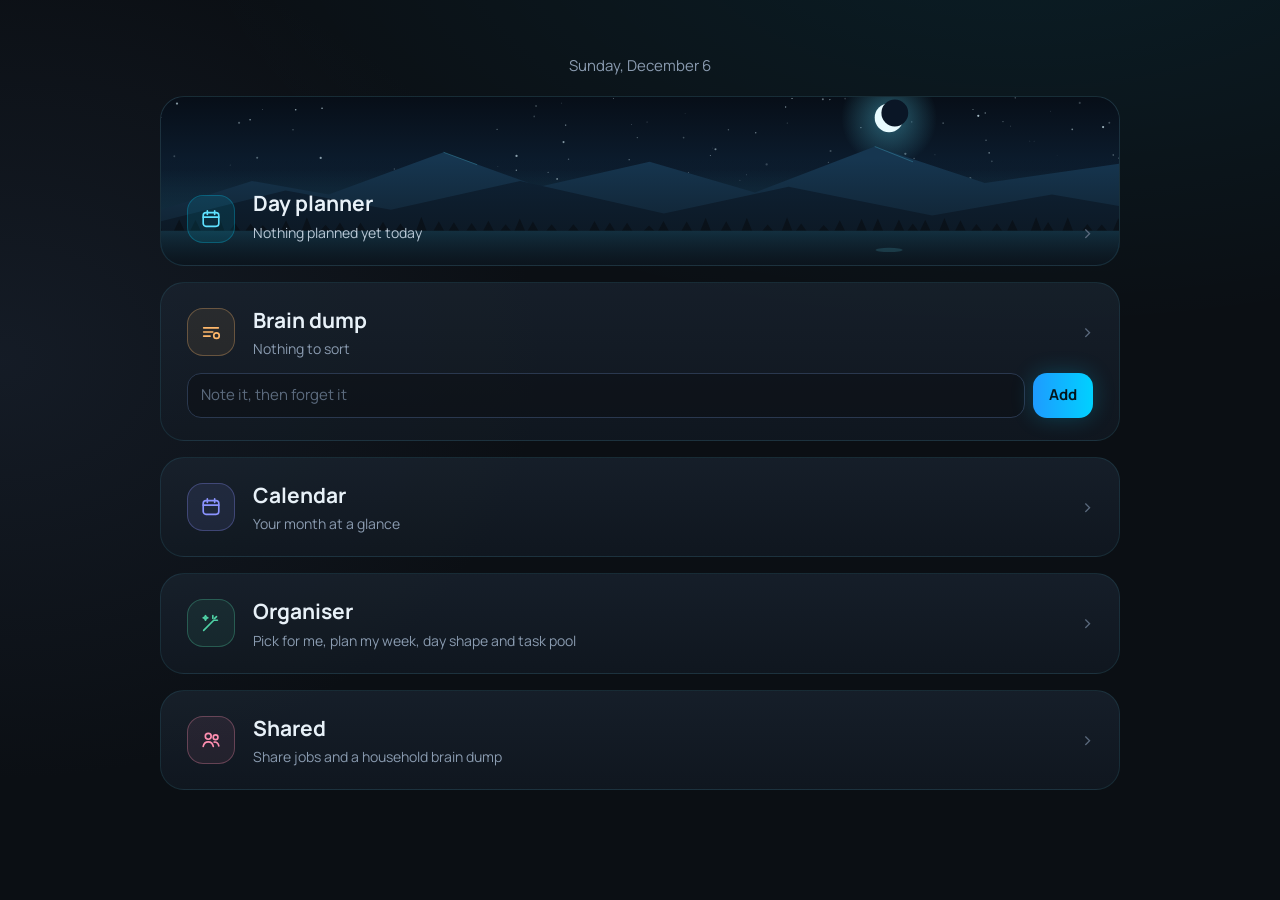
==== index.html @ e0b9aa86 "Pre-fill home sync server address Co-Authored-By: Claude Opus 5.5 <noreply@anthropic.com> Claude-Ses" ====
<!doctype html>
<html lang="en">
<head>
<meta charset="utf-8">
<meta name="viewport" content="width=device-width, initial-scale=1, viewport-fit=cover">
<meta name="theme-color" content="#0B0F14">
<title>Next Up</title>
<link rel="stylesheet" href="fonts/manrope.css">
<link rel="manifest" href="manifest.webmanifest">
<link rel="icon" href="icons/icon-192.png">
<link rel="apple-touch-icon" href="icons/icon-192.png">
<meta name="mobile-web-app-capable" content="yes">
<script src="sortable.min.js"></script>
<style>
:root{
  --bg:#0B0F14; --s1:#121A23; --s2:#1A2430; --s3:#2A384F; --line:rgba(94,225,255,.10); --line2:rgba(42,56,79,.75);
  --ink:#E8F1F8; --muted:#8A9BB0; --faint:#5C6B7E;
  --accent:#00D1FF; --accent2:#5EE1FF; --accent-ink:#03151C; --glow:rgba(0,209,255,.35);
  --danger:#FF7A88; --warn:#FFB86B; --ease:cubic-bezier(.25,.8,.25,1);
  color-scheme:dark;
}
@media (prefers-color-scheme: dark){:root:not([data-theme="light"]){--bg:#0B0F14;--s1:#121A23;--s2:#1A2430;--s3:#2A384F;--ink:#E8F1F8;--muted:#8A9BB0;--faint:#5C6B7E;--accent:#00D1FF;--accent2:#5EE1FF;color-scheme:dark}}
:root[data-theme="dark"]{--bg:#0B0F14;--s1:#121A23;--s2:#1A2430;--s3:#2A384F;--ink:#E8F1F8;--muted:#8A9BB0;--faint:#5C6B7E;--accent:#00D1FF;--accent2:#5EE1FF;color-scheme:dark}
:root{box-sizing:border-box;padding-top:env(safe-area-inset-top,0px);padding-bottom:env(safe-area-inset-bottom,0px)}
html{scroll-padding-top:env(safe-area-inset-top,0px);background:var(--bg);height:100%}
*,*::before,*::after{box-sizing:inherit}
body{margin:0;min-height:100%;color:var(--ink);font-family:Manrope,system-ui,-apple-system,"Segoe UI",Roboto,sans-serif;font-size:15px;line-height:1.5;-webkit-font-smoothing:antialiased;
  background:radial-gradient(1400px 700px at 80% -10%,rgba(0,209,255,.08),transparent 60%),radial-gradient(900px 700px at 0% 40%,rgba(42,56,79,.30),transparent 60%),var(--bg);background-attachment:fixed}
button,input,select,textarea{font:inherit;color:inherit}
button{cursor:pointer}
button:disabled{opacity:.4;cursor:default}
:focus-visible{outline:2px solid var(--accent2);outline-offset:2px;border-radius:10px}
.muted{color:var(--muted)} .grow{flex:1} .small{font-size:13px}

/* shell */
.shell{display:grid;grid-template-columns:264px minmax(0,1fr);min-height:100vh}
.side{position:sticky;top:0;height:100vh;padding:26px 18px;border-right:1px solid var(--line);background:rgba(11,15,20,.55);backdrop-filter:blur(10px);display:flex;flex-direction:column;gap:22px;overflow:auto}
.wordmark{font-weight:600;letter-spacing:.55em;font-size:15px;text-transform:uppercase;padding:0 8px}
.tagline{color:var(--muted);font-size:13px;padding:0 8px;margin-top:-16px}
.navl{display:grid;gap:4px}
.navl button{display:flex;align-items:center;gap:12px;border:1px solid transparent;background:transparent;color:var(--muted);padding:10px 12px;border-radius:14px;font-weight:600;text-align:left}
.navl button svg{width:20px;height:20px}
.navl button:hover{color:var(--ink);background:var(--s1)}
.navl button[aria-current="page"]{color:var(--ink);background:linear-gradient(90deg,rgba(0,209,255,.16),rgba(0,209,255,.03));border-color:rgba(0,209,255,.25)}
.navl button[aria-current="page"] svg{color:var(--accent2);filter:drop-shadow(0 0 6px rgba(0,209,255,.7))}
.badge{margin-left:auto;font-size:12px;background:var(--s3);color:var(--ink);border-radius:999px;padding:1px 8px}
.cap{border:1px solid var(--line);border-radius:18px;padding:14px;background:rgba(18,26,35,.7)}
.cap h3{margin:0 0 2px;font-size:14px}
.cap p{margin:6px 0 0;font-size:12.5px;color:var(--muted)}
.cap input{width:100%;border:1px solid var(--s3);background:rgba(11,15,20,.6);border-radius:12px;padding:10px 12px;margin-top:8px}
.mini-focus{border:1px solid var(--accent);border-radius:16px;padding:12px 14px;background:rgba(0,209,255,.06);cursor:pointer;box-shadow:0 0 18px rgba(0,209,255,.12)}
.mini-focus .k{font-size:12px;color:var(--muted)}
.mini-focus .v{font-weight:600;overflow-wrap:anywhere}
.side .bottom{margin-top:auto;display:grid;gap:8px}
.main{padding:28px 36px 60px;min-width:0;max-width:2200px;width:100%}

/* headers */
.phead{display:flex;align-items:center;gap:14px;flex-wrap:wrap;margin-bottom:20px}
.phead h1{font-size:28px;font-weight:700;margin:0;letter-spacing:-.015em}
.phead .sub{color:var(--muted);font-size:14px}

/* cards */
.card{background:linear-gradient(180deg,rgba(26,36,48,.75),rgba(18,26,35,.75));border:1px solid var(--line);border-radius:24px;padding:20px;position:relative;min-width:0}
.card h2{font-size:17px;font-weight:700;margin:0}
.card .hint{color:var(--muted);font-size:13.5px;margin:2px 0 12px}
.card-head{display:flex;align-items:center;justify-content:space-between;gap:10px;margin-bottom:12px}
.stack{display:grid;gap:16px;align-content:start;min-width:0}

/* home */
.home-grid{display:grid;grid-template-columns:repeat(4,minmax(0,1fr));gap:18px}
.span2{grid-column:span 2}.span4{grid-column:1/-1}
.hero{padding:0;overflow:hidden;min-height:300px;display:flex;flex-direction:column;justify-content:flex-end}
.scene{position:absolute;inset:0;width:100%;height:100%;display:block}
.hero-in{position:relative;padding:26px;display:flex;align-items:flex-end;justify-content:space-between;gap:20px}
.hero h1{font-size:clamp(28px,2.4vw,38px);font-weight:600;letter-spacing:-.02em;margin:0;line-height:1.1}
.hero p{margin:6px 0 0;color:#B9C8D6}
.hero .btns{display:flex;gap:10px;margin-top:18px;flex-wrap:wrap}
.mini-ring{position:relative;width:96px;height:96px;flex:none}
.mini-ring svg{width:100%;height:100%;transform:rotate(-90deg)}
.mini-ring .lbl{position:absolute;inset:0;display:grid;place-items:center;text-align:center;font-weight:700;font-size:18px;line-height:1.1}
.mini-ring .lbl small{display:block;font-size:11px;font-weight:500;color:#B9C8D6}
.now-line{display:flex;align-items:center;gap:12px;cursor:pointer;padding:10px 0;border-top:1px solid var(--line2)}
.now-line:first-of-type{border-top:none}
.now-line .k{font-size:12.5px;color:var(--muted);width:64px;flex:none}
.now-line .v{font-weight:600;flex:1;min-width:0;overflow-wrap:anywhere}
.dotc{width:9px;height:9px;border-radius:50%;background:var(--c,var(--accent));box-shadow:0 0 10px var(--c,var(--accent));flex:none}
.folder{width:100%;text-align:left;display:flex;align-items:center;gap:14px;cursor:pointer}
.folder:hover{border-color:rgba(94,225,255,.28)}
.folder .fi{width:48px;height:48px;border-radius:16px;background:rgba(0,209,255,.10);border:1px solid rgba(0,209,255,.25);display:grid;place-items:center;color:var(--accent2);flex:none}
.folder .fi svg{width:22px;height:22px}
.folder b{display:block;font-size:17px}
.folder span.sub{color:var(--muted);font-size:13.5px}
.chev{color:var(--faint);font-size:20px;line-height:1}
.week{display:grid;grid-template-columns:repeat(7,minmax(0,1fr));gap:12px}
.wday{border:1px solid var(--line2);border-radius:18px;padding:14px;background:rgba(11,15,20,.4);cursor:pointer;text-align:left;display:grid;gap:8px;align-content:start}
.wday:hover{border-color:rgba(94,225,255,.3)}
.wday.today{border-color:var(--accent);box-shadow:0 0 16px rgba(0,209,255,.15)}
.wday .dn{font-weight:700}
.wday .dl{font-size:12.5px;color:var(--muted)}
.wday ul{list-style:none;margin:0;padding:0;display:grid;gap:4px}
.wday li{font-size:13px;color:#C4D2DE;white-space:nowrap;overflow:hidden;text-overflow:ellipsis}
.wday li.d{text-decoration:line-through;color:var(--faint)}

/* buttons */
.btn{border:1px solid var(--s3);background:var(--s1);border-radius:14px;padding:10px 16px;font-weight:600;display:inline-flex;align-items:center;justify-content:center;gap:8px;white-space:nowrap}
.btn:hover{border-color:rgba(94,225,255,.35)}
.btn.primary{border:none;background:linear-gradient(90deg,#1E9BFF,var(--accent));color:var(--accent-ink);box-shadow:0 0 22px rgba(0,209,255,.22);font-weight:700}
.btn.block{width:100%}
.btn.ghost{background:transparent;border-color:transparent}
.btn.danger{color:var(--danger)}
.btn.sm{padding:7px 12px;font-size:13.5px;border-radius:12px}
.btn svg{width:18px;height:18px}
.icon-btn{width:34px;height:34px;border-radius:11px;border:none;background:transparent;color:var(--muted);display:grid;place-items:center;padding:0;flex:none}
.icon-btn svg{width:17px;height:17px}
.icon-btn:hover{color:var(--ink);background:var(--s2)}
.icon-btn[aria-pressed="true"]{color:var(--accent2)}

/* forms */
.add{display:flex;gap:8px}
.add input[type=text]{flex:1;min-width:0;border:1px solid var(--s3);background:rgba(11,15,20,.55);border-radius:14px;padding:10px 13px}
.add input::placeholder,textarea::placeholder,.cap input::placeholder{color:var(--faint)}
.add select{border:1px solid var(--s3);background:rgba(11,15,20,.55);border-radius:14px;padding:0 8px;max-width:100px}

/* rows */
ul.list{list-style:none;margin:0;padding:0;min-height:12px}
.trow{display:flex;align-items:center;gap:10px;padding:10px 12px 10px 6px;border-radius:16px;background:rgba(11,15,20,.45);border:1px solid var(--line2);margin-bottom:7px;cursor:pointer;transition:border-color .4s var(--ease),background .4s var(--ease)}
.trow:hover{border-color:rgba(94,225,255,.28)}
.trow.sel{border-color:var(--accent2);background:rgba(0,209,255,.07)}
.trow.running{border-color:var(--accent);box-shadow:0 0 18px rgba(0,209,255,.15)}
.trow.blocked .ttitle{color:var(--muted)}
.ghost{opacity:.35}
.handle{color:var(--faint);padding:6px 2px 6px 4px;cursor:grab;touch-action:none;display:flex}
.handle:hover{color:var(--accent2)}
.handle svg{width:16px;height:16px}
.check{flex:none;width:24px;height:24px;border-radius:50%;border:2px solid var(--s3);background:transparent;display:grid;place-items:center;padding:0;color:var(--accent-ink)}
.check svg{width:13px;height:13px;opacity:0}
.check:hover{border-color:var(--accent)}
.done .check,.check.on{background:var(--accent);border-color:var(--accent);box-shadow:0 0 10px var(--glow)}
.done .check svg,.check.on svg{opacity:1}
.tbody{flex:1;min-width:0}
.ttitle{font-weight:600;overflow-wrap:anywhere}
.done .ttitle{text-decoration:line-through;color:var(--muted)}
.chips{display:flex;flex-wrap:wrap;gap:4px 10px;margin-top:2px}
.chip{font-size:12.5px;color:var(--muted);display:inline-flex;align-items:center;gap:5px}
.chip i{width:7px;height:7px;border-radius:50%;background:var(--c);display:inline-block}
.chip.late{color:var(--danger)} .chip.warn{color:var(--warn)}
.chip svg{width:12px;height:12px}
.ttime{width:92px;flex:none;font-variant-numeric:tabular-nums;line-height:1.2}
.ttime b{display:block;font-size:15.5px;color:var(--ink)}
.ttime span{font-size:12px;color:var(--muted)}
.clock{font-variant-numeric:tabular-nums;font-weight:700;font-size:15px;color:var(--accent2)}
.clock.idle{color:var(--muted);font-weight:600}
.clock.over{color:var(--danger)}
.empty{color:var(--muted);text-align:center;padding:16px 12px;border:1.5px dashed var(--line2);border-radius:16px;font-size:13.5px;list-style:none}
.reveal{opacity:0;transition:opacity .3s}
.trow:hover .reveal,.trow:focus-within .reveal,.step:hover .reveal{opacity:1}
.nowmark{list-style:none;position:relative;height:16px;margin:2px 0 8px}
.nowmark::before{content:"";position:absolute;left:0;right:0;top:7px;height:2px;background:var(--accent);box-shadow:0 0 10px var(--accent)}
.nowmark span{position:absolute;left:12px;top:-1px;background:var(--bg);color:var(--accent2);font-size:11.5px;font-weight:700;padding:0 8px;border-radius:6px}

/* day */
.days{display:flex;gap:8px}
.days button{border:1px solid var(--line);background:var(--s1);border-radius:14px;padding:6px 12px;display:grid;justify-items:center;line-height:1.25;min-width:58px}
.days button small{font-size:11.5px;color:var(--muted)}
.days button b{font-size:15px}
.days button[aria-pressed="true"]{background:linear-gradient(180deg,rgba(0,209,255,.22),rgba(0,209,255,.08));border-color:var(--accent);box-shadow:0 0 16px rgba(0,209,255,.2)}
.day-grid{display:grid;grid-template-columns:minmax(300px,360px) minmax(0,1fr) minmax(380px,480px);gap:18px;align-items:start}
.sticky{position:sticky;top:20px;max-height:calc(100vh - 40px);overflow:auto}
.segb{border:1px solid color-mix(in srgb,var(--c) 30%,transparent);background:color-mix(in srgb,var(--c) 5%,rgba(18,26,35,.6));border-radius:22px;padding:6px 14px 12px;margin-bottom:14px}
.seg-h{display:flex;align-items:center;gap:12px;padding:10px 0}
.seg-h b{font-size:16px}
.seg-h .rng{font-variant-numeric:tabular-nums;color:var(--muted);font-size:13.5px}
.fillbar{height:5px;border-radius:5px;background:rgba(138,155,176,.18);overflow:hidden;width:120px}
.fillbar i{display:block;height:100%;background:var(--c,var(--accent));box-shadow:0 0 8px var(--c,var(--accent));border-radius:5px}
.foldbtn{border:1px solid var(--s3);background:transparent;color:var(--muted);border-radius:10px;padding:4px 10px;font-size:12.5px;font-weight:600;display:inline-flex;gap:6px;align-items:center}
.foldbtn svg{width:14px;height:14px;transition:transform .3s var(--ease)}
.foldbtn[aria-expanded="false"] svg{transform:rotate(-90deg)}
.foldbtn:hover{color:var(--ink);border-color:var(--c,var(--accent))}
.segb .slist{min-height:40px;padding-bottom:4px}
.segb.folded{padding-bottom:6px}
.segb .add{margin-top:6px}

/* minimal shell */
.side{display:none}
.shell{grid-template-columns:1fr}
.main{margin:0 auto}
.navbar{display:flex;gap:8px;margin-bottom:18px}
.home-min{max-width:960px;margin:3vh auto 0}
.htabs{list-style:none;margin:0;padding:0;display:grid;gap:16px}
.htab{display:flex;align-items:center;gap:18px;padding:22px 26px;cursor:grab;user-select:none;-webkit-user-select:none;transition:border-color .4s var(--ease),box-shadow .4s var(--ease)}
.htab:hover{border-color:rgba(94,225,255,.3);box-shadow:0 0 26px rgba(0,209,255,.08)}
.htab h2{font-size:21px}
.htab .sub{color:var(--muted);font-size:14px}
.ht-text{display:grid;gap:2px;min-width:0}
.hday{min-height:170px;overflow:hidden;align-items:flex-end}
.hday > :not(.scene){position:relative}
.hday .sub{color:#B9C8D6}
.hdump{flex-direction:column;align-items:stretch;gap:14px}
.ht-row{display:flex;align-items:center;gap:18px;cursor:pointer}
.htab .add input{cursor:text}
.home-top{text-align:center;margin-bottom:18px}
.home-top .wordmark{margin-bottom:22px;padding:0}
.home-top h1{font-size:clamp(32px,3vw,46px);font-weight:600;letter-spacing:-.02em;margin:0}
.home-top p{margin:6px 0 0}
.home-cards{display:grid;grid-template-columns:repeat(3,minmax(0,1fr));gap:22px;align-items:stretch}
.hcard{display:flex;flex-direction:column;gap:10px;min-height:400px;padding:26px}
.hc-top{display:flex;align-items:center;gap:14px;margin-bottom:4px}
.hc-top h2{font-size:21px}
.fi{width:48px;height:48px;border-radius:16px;background:rgba(0,209,255,.10);border:1px solid rgba(0,209,255,.25);display:grid;place-items:center;color:var(--accent2);flex:none}
.fi svg{width:22px;height:22px}
.hc-link{margin-top:auto;border:none;background:transparent;color:var(--muted);text-align:left;padding:10px 0 0;display:flex;justify-content:space-between;align-items:center;font-weight:600;border-top:1px solid var(--line2)}
.hc-link:hover{color:var(--ink)}
.hc-day{padding:0;overflow:hidden;text-align:left;cursor:pointer;justify-content:flex-end}
.hc-day:hover{border-color:rgba(94,225,255,.35);box-shadow:0 0 30px rgba(0,209,255,.12)}
.hc-in{position:relative;display:flex;flex-direction:column;gap:8px;padding:26px}
.hc-in .hint{margin:0;color:#B9C8D6}
.hc-go{display:flex;justify-content:space-between;align-items:center;font-weight:700;color:var(--accent2);margin-top:8px}
.cal-head{display:flex;align-items:center;justify-content:space-between;margin-bottom:10px}
.cal-head b{font-size:15px}
.cal-grid{display:grid;grid-template-columns:repeat(7,1fr);gap:4px}
.cwd{text-align:center;font-size:12px;color:var(--faint);font-weight:600;padding-bottom:4px}
.cday{position:relative;aspect-ratio:1;border:1px solid transparent;background:transparent;border-radius:12px;display:grid;place-items:center;font-size:14px;font-weight:600;padding:0}
.cday:hover{border-color:rgba(94,225,255,.35);background:rgba(0,209,255,.05)}
.cday.blank{pointer-events:none}
.cday.past{color:var(--faint)}
.cday.today{background:rgba(0,209,255,.14);border-color:var(--accent);color:var(--ink);box-shadow:0 0 12px rgba(0,209,255,.2)}
.cday i{position:absolute;bottom:5px;left:50%;transform:translateX(-50%);width:5px;height:5px;border-radius:50%;background:var(--accent2);box-shadow:0 0 6px var(--accent)}
.cday i.due{background:var(--warn);box-shadow:0 0 6px var(--warn)}
.cal-grid.big{gap:8px}
.cal-grid.big .cwd{font-size:13px;text-align:left;padding-left:8px}
.cday.big{aspect-ratio:auto;min-height:130px;place-items:start;align-content:start;text-align:left;padding:10px;border:1px solid var(--line2);background:rgba(11,15,20,.4)}
.cday.big .cn{font-size:15px;font-weight:700}
.cday.big ul{list-style:none;margin:6px 0 0;padding:0;display:grid;gap:3px;width:100%;min-width:0}
.cday.big li{font-size:12.5px;font-weight:500;color:#C4D2DE;white-space:nowrap;overflow:hidden;text-overflow:ellipsis}
.cday.big li b{color:var(--accent2);font-weight:700}
.cday.big li.d{text-decoration:line-through;color:var(--faint)}
.cday.big li.due{color:var(--warn)}
@media (max-width:1000px){.home-cards{grid-template-columns:1fr}.hcard{min-height:0}}

.day-grid.two{grid-template-columns:minmax(0,1fr) minmax(380px,480px)}
.days-bottom{justify-content:center;margin-top:22px;flex-wrap:wrap}
@media (max-width:1000px){.day-grid.two{grid-template-columns:1fr}}

.org-grid{display:grid;grid-template-columns:repeat(2,minmax(0,1fr));gap:18px;max-width:1300px}
.org-card{display:flex;flex-direction:column;gap:10px;align-items:flex-start}
.org-card .hint{margin:0 0 6px}
.org-wide{grid-column:1/-1;align-items:stretch}
.org-anchors{list-style:none;margin:0 0 6px;padding:0;display:grid;gap:6px;width:100%}
.org-anchor{display:flex;align-items:center;gap:10px;padding:9px 12px;border-radius:12px;border:1px solid color-mix(in srgb,var(--c) 30%,transparent);background:color-mix(in srgb,var(--c) 7%,transparent)}
.org-add{width:100%;flex-wrap:wrap}
.org-add input[type=date]{border:1px solid var(--s3);background:rgba(11,15,20,.55);border-radius:14px;padding:0 10px}
@media (max-width:1000px){.org-grid{grid-template-columns:1fr}}

.day-grid.one{grid-template-columns:minmax(0,1fr);max-width:1400px;margin:0 auto}
.navbar{align-items:center}
.crumbs-bar{display:flex;align-items:center;gap:6px;margin-left:10px;color:var(--muted);font-size:14px;flex-wrap:wrap;min-width:0}
.crumbs-bar > svg{width:16px;height:16px;color:var(--faint)}
.crumb{border:none;background:transparent;color:var(--muted);padding:4px 6px;border-radius:8px;font-weight:600}
button.crumb:hover{color:var(--ink);background:var(--s1)}
.crumb.cur{color:var(--accent2);max-width:420px;white-space:nowrap;overflow:hidden;text-overflow:ellipsis}
.csep{color:var(--faint)}
.erow{cursor:grab}
.hhead{height:calc(var(--row) - 6px);margin-bottom:6px;display:flex;align-items:center;gap:12px;padding:0 16px;border-radius:14px;border-left:3px solid var(--c);background:linear-gradient(90deg,color-mix(in srgb,var(--c) 18%,transparent),transparent 70%);cursor:pointer;user-select:none;-webkit-user-select:none;list-style:none}
.hhead b{font-size:16px}
.hhead:hover .addhere,.arow:hover .addhere{opacity:1}
.arow .addhere{opacity:0;transition:opacity .3s}
.arow.done b{text-decoration:line-through;opacity:.7}

.task-grid{display:grid;grid-template-columns:minmax(0,1.3fr) minmax(320px,1fr);gap:18px;align-items:start;max-width:1500px}
.timer-grid{display:grid;grid-template-columns:minmax(380px,1fr) minmax(0,1fr);gap:18px;align-items:start;max-width:1500px}
@media (max-width:1000px){.task-grid,.timer-grid{grid-template-columns:1fr}}

.hrow.nowrow{border:2px solid #FF9F43 !important;box-shadow:0 0 0 4px rgba(255,159,67,.10),0 0 24px rgba(255,159,67,.30)}
.hrow.nowrow .htime{color:#FFB86B;text-shadow:0 0 10px rgba(255,159,67,.6)}
.hrow.nowrow.erow .muted{color:var(--ink)}

.step{cursor:grab;user-select:none;-webkit-user-select:none;border-radius:12px}
.step:hover{background:rgba(26,36,48,.5)}
.step .handle{display:none}

.check.big{width:32px;height:32px;margin-right:4px}
.check.big svg{width:16px;height:16px}
.phead.done h1{text-decoration:line-through;color:var(--muted)}

.task-one{max-width:900px}
.org-sel{width:100%;max-width:560px;border:1px solid var(--s3);background:rgba(11,15,20,.55);border-radius:14px;padding:10px 12px}
.org-two{display:grid;grid-template-columns:1fr 1fr;gap:16px;width:100%}
@media (max-width:1000px){.org-two{grid-template-columns:1fr}}

.steptree{list-style:none}
.step.tnode{display:block !important;padding:0 !important;border-top:none !important;cursor:default;margin:0;gap:0;background:transparent}
.step.tnode:hover{background:transparent}
.tline .tbody{min-width:0;flex:1}
.tline .ttitle{overflow-wrap:break-word;word-break:normal}
.tnode:hover{background:transparent}
.tline{display:flex;align-items:center;gap:10px;padding:11px 12px;margin-bottom:8px;border-radius:16px;border:1px solid var(--line2);background:rgba(11,15,20,.45);cursor:grab;user-select:none;-webkit-user-select:none;transition:border-color .3s var(--ease),background .3s var(--ease)}
.tline:hover{border-color:rgba(94,225,255,.28)}
.tnode.open > .tline{border-color:rgba(0,209,255,.35);background:linear-gradient(90deg,rgba(0,209,255,.10),rgba(11,15,20,.45) 70%)}
.steptree.sub{margin:-2px 0 10px 34px;padding:0}
.steptree.sub .tline{padding:7px 10px;gap:8px;border-radius:12px;margin-bottom:6px;font-size:14px;background:rgba(18,26,35,.55)}
.steptree.sub .tline .check.sm{width:18px;height:18px}
.steptree.sub .tline .check.sm svg{width:10px;height:10px}
.steptree.sub .twisty,.steptree.sub .twisty-sp{width:20px}
.steptree.sub .twisty-sp{display:none}
.steptree.sub .fold-ic:not(.has){display:none}
.steptree.sub .fold-ic svg{width:15px;height:15px}
.twisty{width:24px;height:24px;border:none;background:transparent;color:var(--muted);display:grid;place-items:center;padding:0;border-radius:7px;flex:none}
.twisty svg{width:14px;height:14px;transition:transform .25s var(--ease)}
.twisty.open svg{transform:rotate(90deg)}
.twisty:hover{color:var(--ink);background:var(--s2)}
.twisty-sp{width:24px;flex:none}
.fold-ic{width:18px;flex:none;display:grid;place-items:center;color:var(--accent2)}
.fold-ic svg{width:17px;height:17px}
.tchips{margin:0;flex-wrap:nowrap}
.tnode.done > .tline .ttitle{text-decoration:line-through;color:var(--muted)}
.tnode.current > .tline{background:rgba(0,209,255,.07);box-shadow:inset 3px 0 0 var(--accent)}
#sdNotes{min-height:90px}

.find-sum{list-style:none;color:var(--muted);font-size:13px;margin:4px 0 10px}
.find-list{max-height:520px;overflow:auto}
.find-path{font-size:12.5px;color:var(--accent2);margin-top:4px;line-height:1.5}
.tplsel{border:1px solid var(--s3);background:rgba(11,15,20,.55);border-radius:12px;padding:0 8px;max-width:160px}

/* hours */
.hours-card{padding:14px 16px 16px}
.hours{--row:60px;position:relative}
.tcol{list-style:none;margin:0;padding:0}
.tcol li{height:var(--row);display:flex;flex-direction:column;justify-content:center;font-variant-numeric:tabular-nums;color:var(--muted);font-size:14px;font-weight:600;line-height:1.2}
.tcol li span{font-size:11.5px;font-weight:500;color:var(--faint)}
.tcol li.now{color:var(--accent2);text-shadow:0 0 10px rgba(0,209,255,.6)}
.hlist{list-style:none;margin:0;padding:0;min-width:0}
.htime{flex:none;width:52px;font-variant-numeric:tabular-nums;font-weight:700;font-size:14px;color:var(--muted);padding-left:8px}
.htime.wide{width:118px}
.htime.now{color:var(--accent2);text-shadow:0 0 10px rgba(0,209,255,.6)}
.hrow,#poolList .trow{cursor:grab;user-select:none;-webkit-user-select:none}
.hrow .check,.hrow button{cursor:pointer}
.chosen{cursor:grabbing;border-color:var(--accent2) !important;box-shadow:0 0 18px rgba(0,209,255,.25)}
.hrow{height:calc(var(--row) - 6px);margin:0 0 6px !important;display:flex;align-items:center;gap:10px;padding:0 12px 0 6px !important;border-radius:16px;border:1px solid var(--line2);background:rgba(11,15,20,.45);overflow:hidden}
.hrow .tbody.one{display:flex;align-items:center;gap:12px;min-width:0}
.hrow .tbody.one .ttitle{white-space:nowrap;overflow:hidden;text-overflow:ellipsis;flex:0 1 auto}
.hrow .tbody.one .chips{flex-wrap:nowrap;overflow:hidden;margin:0;flex:1 1 auto;min-width:0}
.hrow .tbody.one .chip{white-space:nowrap}
.arow{border-color:color-mix(in srgb,var(--c) 28%,transparent);background:color-mix(in srgb,var(--c) 9%,rgba(11,15,20,.4))}
.arow b{font-size:15px}
.arow.folded{background:linear-gradient(90deg,color-mix(in srgb,var(--c) 18%,transparent),color-mix(in srgb,var(--c) 5%,transparent));border-color:color-mix(in srgb,var(--c) 45%,transparent)}
.erow{border-style:dashed;background:transparent}
.erow .addhere{opacity:0;transition:opacity .3s}
.erow:hover .addhere,.erow .addhere:focus-visible{opacity:1}
.erow.adding{border-style:solid;border-color:var(--accent);padding:0 8px !important}
.erow.adding .add input{padding:7px 12px}
.hnow{position:absolute;left:0;right:0;height:2px;background:var(--accent);box-shadow:0 0 10px var(--accent);pointer-events:none;z-index:2}
.hnow::before{content:"";position:absolute;left:0;top:-3px;width:8px;height:8px;border-radius:50%;background:var(--accent)}
@media (hover:none){.erow .addhere{opacity:1}}

/* focus panel */
.ring-wrap{position:relative;width:var(--rs,220px);aspect-ratio:1;margin:4px auto 26px}
.ring{width:100%;height:100%;display:block}
.ring .track{fill:none;stroke:rgba(26,36,48,.9);stroke-width:9}
.ring .arc{fill:none;stroke:var(--accent);stroke-width:9;stroke-linecap:round;filter:drop-shadow(0 0 7px rgba(0,209,255,.7));transition:stroke-dashoffset 1s linear}
.ring .arc.over{stroke:var(--danger);filter:drop-shadow(0 0 7px rgba(255,122,136,.6))}
.ring-c{position:absolute;inset:0;display:grid;place-content:center;text-align:center}
.ring-time{font-size:calc(var(--rs,220px) * .2);font-weight:600;font-variant-numeric:tabular-nums;letter-spacing:-.02em;line-height:1}
.ring-time.over{color:var(--danger)}
.ring-label{color:#B9C8D6;font-size:13.5px;margin-top:6px}
.ring-play{position:absolute;left:50%;bottom:-24px;transform:translateX(-50%);width:56px;height:56px;border-radius:50%;border:none;background:radial-gradient(circle at 35% 30%,var(--accent2),#0FA5D8);color:var(--accent-ink);display:grid;place-items:center;box-shadow:0 0 26px rgba(0,209,255,.55)}
.ring-play svg{width:22px;height:22px}
.fp-hero{padding:0;overflow:hidden}
.fp-hero .inner{position:relative;padding:22px 20px 20px;display:grid;justify-items:center;gap:6px;text-align:center}
.fp-title{font-size:21px;font-weight:700;margin:2px 0 0;cursor:text;overflow-wrap:anywhere}
.nowstep{color:var(--accent2);font-weight:600;font-size:13.5px;min-height:20px}
.fp-actions{display:flex;gap:8px;justify-content:center;flex-wrap:wrap;margin-top:6px}
.meta{display:grid;grid-template-columns:auto 1fr;gap:8px 16px;font-size:14px;margin:0}
.meta dt{color:var(--muted)} .meta dd{margin:0;min-width:0}
.deplink{display:flex;align-items:center;gap:8px;cursor:pointer;padding:2px 0}
.deplink .check{width:18px;height:18px}
.deplink .check svg{width:10px;height:10px}
.step{display:flex;align-items:center;gap:10px;padding:8px 6px 8px 2px;border-top:1px solid var(--line2);list-style:none}
.step:first-child{border-top:none}
.step.current{background:rgba(0,209,255,.07);border-radius:12px;box-shadow:inset 3px 0 0 var(--accent)}
.check.sm{width:21px;height:21px}
textarea{width:100%;min-height:110px;resize:vertical;border:1px solid var(--s3);background:rgba(11,15,20,.55);border-radius:14px;padding:12px 14px;line-height:1.5}
.focus-grid{display:grid;grid-template-columns:minmax(360px,1.1fr) minmax(0,1fr) minmax(320px,.9fr);gap:18px;align-items:start}
.placeholder{display:grid;place-items:center;text-align:center;color:var(--muted);min-height:280px;gap:8px}
.placeholder svg{width:40px;height:40px;color:var(--s3)}

/* brain dump */
.dump-grid{display:grid;grid-template-columns:minmax(360px,520px) minmax(0,1fr);gap:18px;align-items:start}
.dump-big{display:flex;gap:10px;margin-bottom:18px;max-width:900px}
form[data-kind="shared"]{flex-wrap:wrap}form[data-kind="shared"] input{flex:1 1 100%}form[data-kind="shared"] select{flex:1;max-width:none!important;padding:10px}
.dump-big input{flex:1;border:1px solid var(--s3);background:rgba(11,15,20,.55);border-radius:16px;padding:14px 16px;font-size:16px}

/* wizard */
.wiz{max-width:760px}
.wiz .dots{display:flex;gap:8px;margin-bottom:18px}
.wiz .dots button{width:30px;height:6px;border-radius:6px;border:none;background:var(--s3);padding:0}
.wiz .dots button.on{background:var(--accent);box-shadow:0 0 8px var(--accent)}
.wiz .dots button.done{background:rgba(0,209,255,.4)}
.wiz .task{color:var(--muted);font-size:14px;margin:0 0 4px}
.wiz h2{font-size:24px;margin:0 0 18px;font-weight:700;letter-spacing:-.01em}
.opts{display:grid;grid-template-columns:repeat(auto-fill,minmax(150px,1fr));gap:10px}
.opt{border:1px solid var(--s3);background:rgba(11,15,20,.45);border-radius:16px;padding:14px;text-align:left;display:grid;gap:3px}
.opt b{font-size:15px}.opt span{font-size:12.5px;color:var(--muted)}
.opt:hover{border-color:rgba(94,225,255,.4)}
.opt[aria-pressed="true"]{border-color:var(--accent);background:rgba(0,209,255,.12);box-shadow:0 0 14px rgba(0,209,255,.18)}
.opt i{width:10px;height:10px;border-radius:50%;background:var(--c);box-shadow:0 0 8px var(--c);display:inline-block;margin-bottom:4px}
.wiz-row{display:flex;align-items:center;gap:10px;margin-top:14px;color:var(--muted);font-size:14px}
.wiz-row input{border:1px solid var(--s3);background:rgba(11,15,20,.55);border-radius:12px;padding:8px 10px;width:auto}
.wiz-foot{display:flex;gap:8px;margin-top:24px;align-items:center}
.deplist{list-style:none;margin:10px 0 0;padding:0;max-height:300px;overflow:auto;display:grid;gap:6px}
.depopt{width:100%;display:flex;align-items:center;gap:10px;border:1px solid var(--line2);background:rgba(11,15,20,.45);border-radius:14px;padding:9px 12px;text-align:left}
.depopt .check{width:20px;height:20px}
.depopt[aria-pressed="true"]{border-color:var(--accent)}
.depopt[aria-pressed="true"] .check{background:var(--accent);border-color:var(--accent)}
.depopt[aria-pressed="true"] .check svg{opacity:1}
.sum{display:grid;grid-template-columns:150px 1fr;gap:10px 18px;font-size:15px;margin:0 0 6px}
.sum dt{color:var(--muted)} .sum dd{margin:0}
.search{width:100%;border:1px solid var(--s3);background:rgba(11,15,20,.55);border-radius:12px;padding:9px 12px}

/* dialogs */
dialog{border:1px solid var(--line);border-radius:26px;background:linear-gradient(180deg,#16202B,#10171F);color:var(--ink);padding:0;width:min(560px,calc(100vw - 24px));max-height:calc(100dvh - 32px)}
dialog.wide{width:min(820px,calc(100vw - 24px))}
dialog::backdrop{background:rgba(3,6,10,.7);backdrop-filter:blur(3px)}
.dlg{padding:24px}
.dlg h3{margin:0 0 14px;font-size:20px;font-weight:700}
.field{display:block;margin-bottom:14px}
.field>span{display:block;font-size:13px;color:var(--muted);margin-bottom:6px;font-weight:600}
.field input{width:100%;border:1px solid var(--s3);background:rgba(11,15,20,.55);border-radius:14px;padding:11px 13px}
.two{display:grid;grid-template-columns:1fr 1fr;gap:10px}
.quick{display:flex;flex-wrap:wrap;gap:6px;margin-top:8px}
.quick button{border:1px solid var(--s3);background:transparent;border-radius:999px;padding:4px 12px;font-size:13.5px;color:var(--muted)}
.quick button[aria-pressed="true"]{border-color:var(--accent);color:var(--ink);background:rgba(0,209,255,.14)}
.actions{display:flex;gap:8px;justify-content:flex-end;flex-wrap:wrap;margin-top:8px}
.anchor{border:1px solid color-mix(in srgb,var(--c) 35%,transparent);background:color-mix(in srgb,var(--c) 6%,transparent);border-radius:20px;padding:14px;margin-bottom:12px}
.arow{display:flex;gap:8px;align-items:center}
.aname{flex:1;min-width:0;border:none;background:transparent;font-weight:700;font-size:17px;padding:2px 0}
.awhen{font-size:14px;margin:2px 0 10px;font-variant-numeric:tabular-nums}
.rngf{display:grid;grid-template-columns:58px 1fr;align-items:center;gap:8px;font-size:13px;color:var(--muted);margin-bottom:6px}
.rngf input{width:100%;accent-color:var(--c,var(--accent))}
.arow2{display:flex;flex-wrap:wrap;gap:10px;align-items:center;margin-top:8px;font-size:13.5px}
.arow2 select{border:1px solid var(--s3);background:var(--s1);border-radius:12px;padding:6px 8px}
.tog{display:flex;gap:6px;align-items:center;color:var(--muted)}
.tog input{accent-color:var(--accent)}
.swatches{display:flex;gap:6px;margin-left:auto}
.sw{width:22px;height:22px;border-radius:50%;border:2px solid transparent;background:var(--s);padding:0}
.sw.on{border-color:var(--ink);box-shadow:0 0 10px var(--s)}
.seg{display:inline-flex;background:var(--s1);border:1px solid var(--line);border-radius:14px;padding:3px;gap:2px}
.seg button{border:none;background:transparent;padding:6px 12px;border-radius:11px;font-weight:600;font-size:14px;color:var(--muted)}
.seg button[aria-pressed="true"]{background:var(--s3);color:var(--ink);box-shadow:inset 0 0 0 1px rgba(0,209,255,.35)}

/* picker */
.spin{text-align:center;padding:28px 24px 24px}
.spin .orb{width:118px;height:118px;margin:0 auto 10px;border-radius:50%;border:3px solid var(--accent);box-shadow:0 0 30px rgba(0,209,255,.4),inset 0 0 30px rgba(0,209,255,.15);display:grid;place-items:center;color:var(--accent2)}
.spin .orb svg{width:44px;height:44px}
.spin.spinning .orb{animation:turn 1s var(--ease)}
@keyframes turn{to{transform:rotate(360deg)}}
.spin .label{color:var(--muted);font-weight:600;margin:0}
.spin .result{font-size:28px;font-weight:700;margin:8px 0 4px;min-height:2.3em;display:flex;align-items:center;justify-content:center;overflow-wrap:anywhere}
.spin .result.settled{color:var(--accent2);text-shadow:0 0 18px rgba(0,209,255,.35)}
.spin .chips{justify-content:center;min-height:22px}
.spin .why{color:var(--muted);font-size:13.5px;min-height:20px;margin-top:6px}
.spin .from{margin:16px 0 18px}
.spin .actions{justify-content:center}

.toast{position:fixed;left:50%;bottom:28px;transform:translate(-50%,40px);opacity:0;background:var(--s2);border:1px solid var(--accent);color:var(--ink);padding:12px 18px;border-radius:16px;font-weight:600;transition:all .4s var(--ease);z-index:20;max-width:calc(100vw - 32px);box-shadow:0 0 24px rgba(0,209,255,.25);pointer-events:none;display:flex;gap:14px;align-items:center}
.toast.show{transform:translate(-50%,0);opacity:1;pointer-events:auto}
.toast button{border:none;background:transparent;color:var(--accent2);font-weight:700;padding:0}
.screen{animation:fade .45s var(--ease)}
@keyframes fade{from{opacity:0;transform:translateY(6px)}to{opacity:1;transform:none}}
@media (max-width:1400px){.day-grid{grid-template-columns:minmax(280px,320px) minmax(0,1fr)}.day-grid>.col3{grid-column:1/-1}.focus-grid{grid-template-columns:1fr 1fr}.week{grid-template-columns:repeat(4,1fr)}}
@media (max-width:1000px){.shell{grid-template-columns:1fr}.side{position:static;height:auto;border-right:none;border-bottom:1px solid var(--line)}.main{padding:20px 16px 60px}.day-grid,.focus-grid,.dump-grid{grid-template-columns:1fr}.home-grid{grid-template-columns:1fr}.span2{grid-column:auto}.week{grid-template-columns:repeat(2,1fr)}.sticky{position:static;max-height:none}}
@media (prefers-reduced-motion: reduce){*,*::before,*::after{animation:none!important;transition:none!important}}
</style>
</head>
<body>
<div class="shell" id="shell">
  <aside class="side" id="side"></aside>
  <main class="main" id="app"></main>
</div>

<dialog id="editDlg">
  <form class="dlg" id="editForm">
    <h3>Edit task</h3>
    <label class="field"><span>Task</span><input type="text" id="fTitle" required autocomplete="off"></label>
    <div class="field"><span>Time limit in minutes</span><input type="number" id="fDur" min="1" max="1440" placeholder="No limit"><div class="quick" id="quickDur"></div></div>
    <div class="two">
      <label class="field"><span>Day</span><input type="date" id="fDate"></label>
      <label class="field"><span>Start time</span><input type="time" id="fTime"></label>
    </div>
    <div class="actions">
      <button class="btn ghost danger" type="button" id="delBtn">Delete</button>
      <button class="btn" type="button" id="detailsBtn">Due date, importance and order…</button>
      <span class="grow"></span>
      <button class="btn" type="button" id="cancelBtn">Cancel</button>
      <button class="btn primary" type="submit">Save</button>
    </div>
  </form>
</dialog>

<dialog id="stepDlg">
  <form class="dlg" id="sdForm">
    <h3>Edit</h3>
    <label class="field"><span>Name</span><input type="text" id="sdName" required autocomplete="off"></label>
    <div class="field"><span>How long</span><div class="quick" id="sdDur"></div></div>
    <label class="field"><span>Notes</span><textarea id="sdNotes" placeholder="Anything you'll want to remember"></textarea></label>
    <div class="actions"><button class="btn" type="button" id="sdCancel">Cancel</button><button class="btn primary" type="submit">Save</button></div>
  </form>
</dialog>

<dialog id="wizDlg" class="wide"><div class="dlg" id="wizBox"></div></dialog>

<dialog id="shapeDlg">
  <div class="dlg">
    <h3>Day shape</h3>
    <p class="muted" style="margin:-8px 0 14px;font-size:14px">The constants that hold your day together. Slide them to fit.</p>
    <div id="shapeBody"></div>
    <div class="actions"><button class="btn primary" type="button" data-act="close-shape">Done</button></div>
  </div>
</dialog>

<dialog id="spinDlg">
  <div class="spin" id="spinBox">
    <div class="orb"><svg viewBox="0 0 24 24" fill="none" stroke="currentColor" stroke-width="1.6"><rect x="3.5" y="3.5" width="17" height="17" rx="4.5"/><circle cx="8.5" cy="8.5" r="1.3" fill="currentColor"/><circle cx="15.5" cy="8.5" r="1.3" fill="currentColor"/><circle cx="12" cy="12" r="1.3" fill="currentColor"/><circle cx="8.5" cy="15.5" r="1.3" fill="currentColor"/><circle cx="15.5" cy="15.5" r="1.3" fill="currentColor"/></svg></div>
    <p class="label">Your next job</p>
    <div class="result" id="spinResult" aria-live="polite"></div>
    <div class="chips" id="spinChips"></div>
    <div class="why" id="spinWhy"></div>
    <div class="from"><div class="seg" role="group" aria-label="Pick from">
      <button type="button" data-act="pool" data-pool="all" aria-pressed="true">Everything</button>
      <button type="button" data-act="pool" data-pool="today" aria-pressed="false">Today's plan</button>
      <button type="button" data-act="pool" data-pool="dump" aria-pressed="false">Brain dump</button>
    </div></div>
    <div class="actions">
      <button class="btn" type="button" data-act="spin-close">Not now</button>
      <button class="btn" type="button" data-act="spin-again" id="spinAgain">Spin again</button>
      <button class="btn primary" type="button" data-act="spin-start" id="spinStart">Start now</button>
    </div>
  </div>
</dialog>

<dialog id="shareDlg"><div class="dlg" id="shareBox"></div></dialog>

<div class="toast" id="toast" role="status"><span id="toastMsg"></span><button type="button" id="toastBtn" hidden></button></div>

<script>
(function(){
  const KEY = 'nextup.v2', OLD = 'nextup.v1';
  const COLORS = ['#8B93FF', '#00D1FF', '#4FD1A5', '#FFB86B', '#FF8FB1'];
  const IMP = [
    { name: 'Low', sub: 'Nice to do', c: '#8A9BB0' },
    { name: 'Medium', sub: 'Should get done', c: '#5EE1FF' },
    { name: 'High', sub: 'Needs doing soon', c: '#FFB86B' },
    { name: 'Must do', sub: 'Real consequences if not', c: '#FF7A88' }
  ];
  const DEF_ANCHORS = () => [
    { id: 'sleep', name: 'Sleep', start: 23 * 60, len: 480, days: 'all', color: '#8B93FF', fold: false },
    { id: 'work', name: 'Work', start: 9 * 60, len: 480, days: 'weekdays', color: '#00D1FF', fold: false }
  ];
  let state = { tasks: [], anchors: DEF_ANCHORS(), fold: {}, cap: 180, layout: {}, v3: true, homeOrder: ['day', 'dump', 'cal', 'org'], templates: [], sync: null };
  const ui = { hist: [], calMonth: null, addAt: null, scr: { s: 'home' }, sel: null, bdSel: null, wiz: { id: null, step: 0 }, pool: 'all', pickedId: null, editingId: null, refocus: null, scrollNow: false };

  const $ = s => document.querySelector(s);
  const pad = n => String(n).padStart(2, '0');
  const uid = () => Date.now().toString(36) + Math.random().toString(36).slice(2, 7);
  const esc = s => String(s == null ? '' : s).replace(/[&<>"']/g, c => ({ '&': '&amp;', '<': '&lt;', '>': '&gt;', '"': '&quot;', "'": '&#39;' }[c]));
  const ymd = d => d.getFullYear() + '-' + pad(d.getMonth() + 1) + '-' + pad(d.getDate());
  const today = () => ymd(new Date());
  const addDays = (s, n) => { const d = new Date(s + 'T00:00'); d.setDate(d.getDate() + n); return ymd(d); };
  const daysUntil = s => Math.round((new Date(s + 'T00:00') - new Date(today() + 'T00:00')) / 864e5);
  const nowMin = () => { const d = new Date(); return d.getHours() * 60 + d.getMinutes(); };
  const hm = m => { m = ((Math.round(m) % 1440) + 1440) % 1440; return pad(Math.floor(m / 60)) + ':' + pad(m % 60); };
  const toMin = s => { if (!s) return null; const [h, m] = s.split(':').map(Number); return h * 60 + (m || 0); };
  const reduceMotion = window.matchMedia && window.matchMedia('(prefers-reduced-motion: reduce)').matches;
  const C = 2 * Math.PI * 92;
  const flowDur = t => t.dur || 15;

  function durLabel(min){ if (min < 60) return min + ' min'; const h = Math.floor(min / 60), m = min % 60; return m ? h + ' h ' + m + ' min' : h + ' h'; }
  function fmt(sec){ const neg = sec < 0; let s = Math.abs(Math.round(sec)); const h = Math.floor(s / 3600), m = Math.floor((s % 3600) / 60), ss = s % 60; return (neg ? '+' : '') + (h ? h + ':' + pad(m) + ':' + pad(ss) : m + ':' + pad(ss)); }
  function dayName(d, long){
    const td = today();
    if (d === td) return 'Today'; if (d === addDays(td, 1)) return 'Tomorrow'; if (d === addDays(td, -1)) return 'Yesterday';
    return new Date(d + 'T00:00').toLocaleDateString(undefined, long ? { weekday: 'long', day: 'numeric', month: 'long' } : { weekday: 'short', day: 'numeric', month: 'short' });
  }
  function dueLabel(t){
    if (!t.due) return null; const n = daysUntil(t.due);
    if (n < 0) return { text: 'Overdue by ' + (-n) + (n === -1 ? ' day' : ' days'), cls: 'late' };
    if (n === 0) return { text: 'Due today', cls: 'warn' };
    if (n === 1) return { text: 'Due tomorrow', cls: 'warn' };
    if (n < 7) return { text: 'Due ' + new Date(t.due + 'T00:00').toLocaleDateString(undefined, { weekday: 'long' }), cls: '' };
    return { text: 'Due ' + new Date(t.due + 'T00:00').toLocaleDateString(undefined, { day: 'numeric', month: 'short' }), cls: '' };
  }

  // ---------- storage ----------
  function norm(t){
    const n = Object.assign({ id: uid(), title: '', status: 'planned', dur: null, date: '', start: null, due: '', imp: null, deps: [], remaining: null, runningSince: null, alerted: false, subtasks: [], notes: '', createdAt: Date.now(), doneAt: null, prev: null }, t);
    if (!Array.isArray(n.deps)) n.deps = []; if (!Array.isArray(n.subtasks)) n.subtasks = [];
    return n;
  }
  function load(){
    try {
      const raw = localStorage.getItem(KEY);
      if (raw){
        const p = JSON.parse(raw);
        if (p && Array.isArray(p.tasks)){
          state.tasks = p.tasks.map(norm);
          state.anchors = Array.isArray(p.anchors) ? p.anchors : DEF_ANCHORS();
          state.fold = p.fold || {}; state.cap = p.cap || 180; state.layout = p.layout || {}; state.templates = Array.isArray(p.templates) ? p.templates : []; if (Array.isArray(p.homeOrder)) state.homeOrder = p.homeOrder; state.sync = p.sync || null;
          if (!p.v3){ state.anchors.forEach(a => { a.fold = false; }); state.layout = {}; state.v3 = true; }
          return;
        }
      }
      const old = localStorage.getItem(OLD);
      if (old){ const p = JSON.parse(old); if (p && Array.isArray(p.tasks)) state.tasks = p.tasks.map(t => { const n = norm(t); n.start = toMin(t.time); delete n.time; return n; }); }
    } catch (e) {}
  }
  function save(){ try { localStorage.setItem(KEY, JSON.stringify(state)); } catch (e) {} if (window._syncSoon) window._syncSoon(); }
  let saveT; const saveSoon = () => { clearTimeout(saveT); saveT = setTimeout(save, 400); };
  const get = id => state.tasks.find(t => t.id === id);

  // ---------- anchors + segments ----------
  function anchorApplies(a, d){ const wd = new Date(d + 'T00:00').getDay(); if (a.days === 'weekdays') return wd >= 1 && wd <= 5; if (a.days === 'weekends') return wd === 0 || wd === 6; return true; }
  const anchorsOn = d => state.anchors.filter(a => anchorApplies(a, d));
  const covers = (a, m) => ((m - a.start) % 1440 + 1440) % 1440 < a.len;
  const anchorAt = (d, m) => anchorsOn(d).find(a => covers(a, m)) || null;
  const rangeLabel = a => hm(a.start) + ' – ' + hm(a.start + a.len);
  const partOfDay = m => m < 300 ? 'Night' : m < 720 ? 'Morning' : m < 1020 ? 'Afternoon' : m < 1320 ? 'Evening' : 'Night';
  function segments(d){
    const out = []; let i = 0;
    while (i < 96){
      const a = anchorAt(d, i * 15); let j = i + 1;
      while (j < 96 && anchorAt(d, j * 15) === a) j++;
      out.push({ start: i * 15, end: j * 15, a });
      i = j;
    }
    return out.map(s => Object.assign(s, { name: s.a ? s.a.name : partOfDay(s.start) }));
  }

  // ---------- tasks ----------
  const isOpen = t => t.status !== 'done';
  const onPlan = (t, d) => t && !t.anchorOf && (t.status === 'planned' || t.status === 'done') && !(t.shared && !t.date) && (t.date === d || (!t.date && d === today()));
  const tasksOn = d => state.tasks.filter(t => onPlan(t, d));
  const scheduled = d => tasksOn(d).filter(t => t.start != null).sort((a, b) => a.start - b.start);
  const anytime = d => tasksOn(d).filter(t => t.start == null);
  const inbox = () => state.tasks.filter(t => t.status === 'inbox');
  const poolTasks = () => state.tasks.filter(t => t.status === 'pool');
  const blockers = t => (t.deps || []).map(get).filter(x => x && isOpen(x));
  const dependents = t => state.tasks.filter(x => (x.deps || []).includes(t.id));
  function dependsOn(a, bId, seen){
    seen = seen || new Set(); if (seen.has(a.id)) return false; seen.add(a.id);
    return (a.deps || []).some(id => id === bId || (get(id) && dependsOn(get(id), bId, seen)));
  }
  function score(t){
    let u = 0;
    if (t.due){ const n = daysUntil(t.due); u = n < 0 ? 40 : n === 0 ? 30 : n <= 2 ? 20 : n <= 7 ? 10 : 3; }
    return (t.imp == null ? 1 : t.imp) * 12 + u + dependents(t).filter(isOpen).length * 5;
  }
  function addTask(f){ const t = norm(Object.assign({ id: uid() }, f)); t.title = (t.title || '').trim(); if (!t.title) return null; state.tasks.push(t); save(); return t; }
  function remainingOf(t){ if (t.dur == null) return null; let r = t.remaining == null ? t.dur * 60 : t.remaining; if (t.runningSince) r -= (Date.now() - t.runningSince) / 1000; return r; }
  function stopAll(ex){ state.tasks.forEach(o => { if (o.runningSince && o.id !== ex){ o.remaining = remainingOf(o); o.runningSince = null; } }); }
  function toggleTimer(id){
    const t = get(id); if (!t) return; ensureAudio();
    if (t.dur == null){ if (ui.scr.s === 'timer') toast('Choose how long to focus for first'); else go({ s: 'timer', id }); return; }
    if (t.runningSince){ t.remaining = remainingOf(t); t.runningSince = null; }
    else {
      stopAll(id); if (t.remaining == null) t.remaining = t.dur * 60;
      t.alerted = t.remaining <= 0; t.runningSince = Date.now();
      if (t.status === 'inbox' || t.status === 'pool'){ t.status = 'planned'; t.date = today(); }
    }
    save(); render();
  }
  function toggleDone(id){
    const t = get(id); if (!t) return;
    if (t.status === 'done'){ t.status = t.prev || 'planned'; t.doneAt = null; }
    else {
      if (t.runningSince){ t.remaining = remainingOf(t); t.runningSince = null; }
      t.prev = t.status; if (!t.date) t.date = today(); t.status = 'done'; t.doneAt = Date.now();
      const un = dependents(t).filter(x => isOpen(x) && !blockers(x).length);
      if (un.length) toast('Unlocked: ' + un.map(x => x.title).join(', '));
    }
    save(); render();
  }
  function applyOrder(ids){
    const map = Object.fromEntries(state.tasks.map(t => [t.id, t]));
    const slots = []; state.tasks.forEach((t, i) => { if (ids.includes(t.id)) slots.push(i); });
    const copy = state.tasks.slice(); slots.forEach((p, k) => { copy[p] = map[ids[k]]; }); state.tasks = copy;
  }

  // ---------- audio + toast ----------
  let ac = null;
  function ensureAudio(){ try { if (!ac) ac = new (window.AudioContext || window.webkitAudioContext)(); if (ac.state === 'suspended') ac.resume(); } catch (e) {} }
  function chime(){
    if (!ac) return; const now = ac.currentTime;
    [523.25, 659.25, 783.99].forEach((f, i) => { const o = ac.createOscillator(), g = ac.createGain(), d = i * .35; o.type = 'sine'; o.frequency.value = f; g.gain.setValueAtTime(.0001, now + d); g.gain.exponentialRampToValueAtTime(.18, now + d + .05); g.gain.exponentialRampToValueAtTime(.0001, now + d + 1.4); o.connect(g).connect(ac.destination); o.start(now + d); o.stop(now + d + 1.5); });
  }
  function undoable(msg){
    const snap = JSON.stringify({ tasks: state.tasks, layout: state.layout });
    return () => toast(msg, ['Undo', () => { const o = JSON.parse(snap); state.tasks = o.tasks.map(norm); state.layout = o.layout; save(); render(); }]);
  }
  let toastT;
  function toast(msg, action){
    $('#toastMsg').textContent = msg; const b = $('#toastBtn');
    if (action){ b.hidden = false; b.textContent = action[0]; b.onclick = () => { action[1](); $('#toast').classList.remove('show'); }; } else b.hidden = true;
    $('#toast').classList.add('show'); clearTimeout(toastT); toastT = setTimeout(() => $('#toast').classList.remove('show'), action ? 8000 : 3800);
  }

  // ---------- icons + scene ----------
  const I = {
    grip: '<svg viewBox="0 0 24 24" fill="currentColor"><circle cx="9" cy="6" r="1.5"/><circle cx="15" cy="6" r="1.5"/><circle cx="9" cy="12" r="1.5"/><circle cx="15" cy="12" r="1.5"/><circle cx="9" cy="18" r="1.5"/><circle cx="15" cy="18" r="1.5"/></svg>',
    tick: '<svg viewBox="0 0 24 24" fill="none" stroke="currentColor" stroke-width="3.4" stroke-linecap="round" stroke-linejoin="round"><path d="M5 12.5l4.5 4.5L19 7.5"/></svg>',
    play: '<svg viewBox="0 0 24 24" fill="currentColor"><path d="M8 5v14l11-7z"/></svg>',
    pause: '<svg viewBox="0 0 24 24" fill="currentColor"><rect x="6.5" y="5" width="4" height="14" rx="1"/><rect x="13.5" y="5" width="4" height="14" rx="1"/></svg>',
    back: '<svg viewBox="0 0 24 24" fill="none" stroke="currentColor" stroke-width="2" stroke-linecap="round" stroke-linejoin="round"><path d="M15 5l-7 7 7 7"/></svg>',
    fwd: '<svg viewBox="0 0 24 24" fill="none" stroke="currentColor" stroke-width="2" stroke-linecap="round" stroke-linejoin="round"><path d="M9 5l7 7-7 7"/></svg>',
    edit: '<svg viewBox="0 0 24 24" fill="none" stroke="currentColor" stroke-width="1.8" stroke-linecap="round" stroke-linejoin="round"><path d="M4 20h4L19 9l-4-4L4 16z"/></svg>',
    x: '<svg viewBox="0 0 24 24" fill="none" stroke="currentColor" stroke-width="2" stroke-linecap="round"><path d="M6 6l12 12M18 6L6 18"/></svg>',
    sliders: '<svg viewBox="0 0 24 24" fill="none" stroke="currentColor" stroke-width="1.8" stroke-linecap="round"><path d="M4 7h10M18 7h2M4 17h4M12 17h8"/><circle cx="16" cy="7" r="2"/><circle cx="10" cy="17" r="2"/></svg>',
    home: '<svg viewBox="0 0 24 24" fill="none" stroke="currentColor" stroke-width="1.8" stroke-linejoin="round"><path d="M4 10.5 12 4l8 6.5V19a1 1 0 0 1-1 1h-4.5v-5h-5v5H5a1 1 0 0 1-1-1z"/></svg>',
    cal: '<svg viewBox="0 0 24 24" fill="none" stroke="currentColor" stroke-width="1.8" stroke-linecap="round"><rect x="3.5" y="5" width="17" height="15" rx="3"/><path d="M8 3v4M16 3v4M3.5 10h17"/></svg>',
    brain: '<svg viewBox="0 0 24 24" fill="none" stroke="currentColor" stroke-width="1.8" stroke-linecap="round" stroke-linejoin="round"><path d="M4 7.5h16M4 12h10M4 16.5h7"/><circle cx="18" cy="16" r="3"/></svg>',
    timer: '<svg viewBox="0 0 24 24" fill="none" stroke="currentColor" stroke-width="1.8" stroke-linecap="round"><circle cx="12" cy="13" r="7.5"/><path d="M12 9.5V13l2.5 1.8M9.5 2.8h5"/></svg>',
    moon: '<svg viewBox="0 0 24 24" fill="none" stroke="currentColor" stroke-width="1.8" stroke-linejoin="round"><path d="M19 14.5A7.5 7.5 0 0 1 9.5 5a7.5 7.5 0 1 0 9.5 9.5z"/></svg>',
    dice: '<svg viewBox="0 0 24 24" fill="none" stroke="currentColor" stroke-width="1.8"><rect x="3.5" y="3.5" width="17" height="17" rx="4.5"/><circle cx="8.5" cy="8.5" r="1.2" fill="currentColor"/><circle cx="15.5" cy="15.5" r="1.2" fill="currentColor"/><circle cx="12" cy="12" r="1.2" fill="currentColor"/></svg>',
    wand: '<svg viewBox="0 0 24 24" fill="none" stroke="currentColor" stroke-width="1.8" stroke-linecap="round" stroke-linejoin="round"><path d="M4 20 15 9M14 4v3M19 9h-3M18 5l-2 2M6 4l.8 1.6L8.5 6.4 6.8 7.2 6 9l-.8-1.8L3.5 6.4l1.7-.8z"/></svg>',
    folder: '<svg viewBox="0 0 24 24" fill="none" stroke="currentColor" stroke-width="1.8" stroke-linejoin="round"><path d="M3.5 7.5a2 2 0 0 1 2-2h4l2 2.2h7a2 2 0 0 1 2 2V17a2 2 0 0 1-2 2h-13a2 2 0 0 1-2-2z"/></svg>',
    repeat: '<svg viewBox="0 0 24 24" fill="none" stroke="currentColor" stroke-width="1.8" stroke-linecap="round" stroke-linejoin="round"><path d="M17 3l3 3-3 3"/><path d="M4 11V9a3 3 0 0 1 3-3h13M7 21l-3-3 3-3"/><path d="M20 13v2a3 3 0 0 1-3 3H4"/></svg>',
    search: '<svg viewBox="0 0 24 24" fill="none" stroke="currentColor" stroke-width="1.8" stroke-linecap="round"><circle cx="11" cy="11" r="6.5"/><path d="M20 20l-4.2-4.2"/></svg>',
    share: '<svg viewBox="0 0 24 24" fill="none" stroke="currentColor" stroke-width="1.8" stroke-linecap="round" stroke-linejoin="round"><circle cx="9" cy="8" r="3.2"/><path d="M3.5 19c.6-3.2 2.9-5 5.5-5s4.9 1.8 5.5 5"/><circle cx="17" cy="9" r="2.6"/><path d="M15.5 14.3c2.4-.4 4.5 1.1 5 4.2"/></svg>',
    lock: '<svg viewBox="0 0 24 24" fill="none" stroke="currentColor" stroke-width="2" stroke-linecap="round"><rect x="5" y="11" width="14" height="9" rx="2"/><path d="M8 11V8a4 4 0 0 1 8 0v3"/></svg>',
    chevd: '<svg viewBox="0 0 24 24" fill="none" stroke="currentColor" stroke-width="2.2" stroke-linecap="round" stroke-linejoin="round"><path d="M6 9l6 6 6-6"/></svg>'
  };
  function scene(k, W){
    W = W || 400; let seed = 11; const rnd = () => (seed = (seed * 16807) % 2147483647) / 2147483647;
    let stars = ''; for (let i = 0; i < 46 * W / 400; i++) stars += `<circle cx="${(rnd() * W).toFixed(1)}" cy="${(rnd() * 120).toFixed(1)}" r="${(rnd() * .9 + .3).toFixed(2)}" fill="#DDF6FF" opacity="${(rnd() * .55 + .2).toFixed(2)}"/>`;
    let trees = ''; for (let x = -4; x < 404; x += 5 + rnd() * 5){ const h = 5 + rnd() * 10; trees += `M${x.toFixed(1)} 172 L${(x + 2.2).toFixed(1)} ${(172 - h).toFixed(1)} L${(x + 4.4).toFixed(1)} 172 Z `; }
    const sx = W / 400, mx = W * .76;
    return `<svg class="scene" viewBox="0 0 ${W} 240" preserveAspectRatio="xMidYMid slice" aria-hidden="true"><defs>
<linearGradient id="sky${k}" x1="0" y1="0" x2="0" y2="1"><stop offset="0" stop-color="#05080E"/><stop offset=".45" stop-color="#0C1D2F"/><stop offset=".68" stop-color="#17425B"/><stop offset=".72" stop-color="#1D5670"/></linearGradient>
<radialGradient id="mg${k}"><stop offset="0" stop-color="#5EE1FF" stop-opacity=".38"/><stop offset="1" stop-color="#5EE1FF" stop-opacity="0"/></radialGradient>
<linearGradient id="lk${k}" x1="0" y1="0" x2="0" y2="1"><stop offset="0" stop-color="#1A4E68"/><stop offset=".5" stop-color="#0D2335"/><stop offset="1" stop-color="#0B0F14"/></linearGradient>
<linearGradient id="fd${k}" x1="0" y1="0" x2="0" y2="1"><stop offset=".4" stop-color="#0B0F14" stop-opacity="0"/><stop offset="1" stop-color="#0B0F14" stop-opacity=".92"/></linearGradient></defs>
<rect width="${W}" height="240" fill="url(#sky${k})"/>${stars}
<circle cx="${mx}" cy="54" r="50" fill="url(#mg${k})"/><circle cx="${mx}" cy="54" r="15" fill="#E8FBFF"/><circle cx="${mx + 6}" cy="49" r="14" fill="#0A1626"/>
<g transform="scale(${sx} 1)">
<path d="M0 150 L38 120 L70 134 L118 90 L158 126 L204 100 L248 132 L298 84 L344 122 L400 102 L400 168 L0 168Z" fill="#163650"/>
<path d="M118 90 L132 103 M298 84 L314 100" stroke="#5EE1FF" stroke-opacity=".25" stroke-width="1" vector-effect="non-scaling-stroke"/>
<path d="M0 162 L52 130 L96 150 L150 120 L210 154 L262 126 L322 156 L372 134 L400 146 L400 174 L0 174Z" fill="#0E2337"/>
<path d="${trees}" fill="#08131E"/></g>
<rect y="172" width="${W}" height="68" fill="url(#lk${k})"/>
<ellipse cx="${mx}" cy="192" rx="14" ry="2.2" fill="#5EE1FF" opacity=".45"/>
<rect width="${W}" height="240" fill="url(#fd${k})"/></svg>`;
  }

  // ---------- row renderers ----------
  function chipsHTML(t, o){
    o = o || {}; const c = [];
    if (o.time && t.start != null) c.push(`<span class="chip">${hm(t.start)}</span>`);
    if (t.dur && !o.noDur) c.push(`<span class="chip">${durLabel(t.dur)}</span>`);
    if (t.imp != null) c.push(`<span class="chip" style="--c:${IMP[t.imp].c}"><i></i>${IMP[t.imp].name}</span>`);
    const dl = dueLabel(t); if (dl && isOpen(t)) c.push(`<span class="chip ${dl.cls}">${dl.text}</span>`);
    if (o.date && t.date && t.date !== today()) c.push(`<span class="chip">${esc(dayName(t.date))}</span>`);
    const bl = isOpen(t) ? blockers(t) : [];
    if (bl.length) c.push(`<span class="chip warn">${I.lock}Waiting on ${esc(bl[0].title)}${bl.length > 1 ? ' +' + (bl.length - 1) : ''}</span>`);
    if (t.subtasks.length) c.push(`<span class="chip">${t.subtasks.filter(s => s.done).length}/${t.subtasks.length} steps</span>`);
    if (t.shared) c.push(`<span class="chip" style="color:#FF8FB1">${I.share}${esc(whoLabel(t.assignee, true))}</span>`);
    if (o.extra) c.push(o.extra);
    return c.length ? `<div class="chips">${c.join('')}</div>` : '';
  }
  function trow(t, o){
    o = o || {}; const done = t.status === 'done';
    const end = t.start != null ? t.start + flowDur(t) : null;
    return `<li class="trow${done ? ' done' : ''}${t.runningSince ? ' running' : ''}${ui.sel === t.id && ui.scr.s === 'day' ? ' sel' : ''}${blockers(t).length && !done ? ' blocked' : ''}" data-id="${t.id}" data-open="${t.id}" role="button" tabindex="0">
      ${o.handle !== false ? `<span class="handle" title="Drag to move">${I.grip}</span>` : '<span style="width:4px"></span>'}
      ${o.time && t.start != null ? `<div class="ttime"><b>${hm(t.start)}</b><span>to ${hm(end)}</span></div>` : ''}
      <button type="button" class="check" data-check="${t.id}" aria-label="${done ? 'Mark not done' : 'Mark done'}">${I.tick}</button>
      <div class="tbody"><div class="ttitle">${esc(t.title)}</div>${chipsHTML(t, { date: o.date, extra: o.extra })}</div>
      ${!done && t.dur && o.clock !== false ? `<span class="clock" data-clock="${t.id}"></span>` : ''}
    </li>`;
  }

  // ---------- sidebar ----------
  function sideHTML(){
    const s = ui.scr.s, n = inbox().length, run = state.tasks.find(t => t.runningSince);
    const nb = (k, icon, label, badge) => `<button type="button" data-act="goto" data-s="${k}"${s === k ? ' aria-current="page"' : ''}>${icon}${label}${badge ? `<span class="badge">${badge}</span>` : ''}</button>`;
    return `<div class="wordmark">Next Up</div><div class="tagline">Less chaos. More focus.</div>
    <nav class="navl" aria-label="Main">${nb('home', I.home, 'Home')}${nb('day', I.cal, 'Day planner')}${nb('dump', I.brain, 'Brain dump', n || '')}${nb('focus', I.timer, 'Focus')}</nav>
    <div class="cap"><h3>Brain dump</h3><form data-kind="cap"><input type="text" name="title" placeholder="Note it, then forget it" aria-label="Add to brain dump" autocomplete="off"></form>
      <p>${n ? n + (n === 1 ? ' note' : ' notes') + ' tucked away to sort later.' : 'Press Enter to tuck a thought away.'}</p></div>
    ${run ? `<div class="mini-focus" data-act="goto" data-s="focus" role="button" tabindex="0"><div class="k">In focus</div><div class="v">${esc(run.title)}</div><span class="clock" data-clock="${run.id}"></span></div>` : ''}
    <div class="bottom"><button type="button" class="btn primary block" data-act="pick">${I.dice} Pick something for me</button><button type="button" class="btn block" data-act="plan-week">${I.wand} Plan my week</button></div>`;
  }

  // ---------- home ----------
  function curMonth(){ if (!ui.calMonth) ui.calMonth = today().slice(0, 7); return ui.calMonth; }
  function monthGrid(big){
    const ym = curMonth(), [y, m] = ym.split('-').map(Number), td = today();
    const first = new Date(y, m - 1, 1), off = (first.getDay() + 6) % 7, n = new Date(y, m, 0).getDate();
    const title = first.toLocaleDateString(undefined, { month: 'long', year: 'numeric' });
    const wd = ['Mon', 'Tue', 'Wed', 'Thu', 'Fri', 'Sat', 'Sun'].map(x => `<span class="cwd">${big ? x : x[0]}</span>`).join('');
    let cells = ''; for (let i = 0; i < off; i++) cells += '<span class="cday blank"></span>';
    for (let dn = 1; dn <= n; dn++){
      const d = `${y}-${pad(m)}-${pad(dn)}`, ts = tasksOn(d).slice().sort((a, b) => (a.start == null ? 1e4 : a.start) - (b.start == null ? 1e4 : b.start));
      const due = state.tasks.filter(t => isOpen(t) && t.due === d).length;
      const cls = `cday${d === td ? ' today' : ''}${d < td ? ' past' : ''}${big ? ' big' : ''}`;
      if (big) cells += `<button type="button" class="${cls}" data-act="open-day" data-date="${d}"><span class="cn">${dn}</span><ul>${ts.slice(0, 4).map(t => `<li class="${t.status === 'done' ? 'd' : ''}">${t.start != null ? `<b>${hm(t.start)}</b> ` : ''}${esc(t.title)}</li>`).join('')}${ts.length > 4 ? `<li class="muted">+${ts.length - 4} more</li>` : ''}${due ? `<li class="due">${due} due</li>` : ''}</ul></button>`;
      else cells += `<button type="button" class="${cls}" data-act="open-day" data-date="${d}" aria-label="${esc(dayName(d, true))}${ts.length ? ', ' + ts.length + ' tasks' : ''}"><span>${dn}</span>${ts.length || due ? `<i class="${due ? 'due' : ''}"></i>` : ''}</button>`;
    }
    return `<div class="cal-head"><button type="button" class="icon-btn" data-act="cal-nav" data-dir="-1" aria-label="Previous month">${I.back}</button><b>${esc(title)}</b><button type="button" class="icon-btn" data-act="cal-nav" data-dir="1" aria-label="Next month">${I.fwd}</button></div>
      <div class="cal-grid${big ? ' big' : ''}">${wd}${cells}</div>`;
  }
  function homeScreen(){
    const td = today(), hr = new Date().getHours();
    const greet = hr < 5 ? 'Still up?' : hr < 12 ? 'Good morning' : hr < 18 ? 'Good afternoon' : 'Good evening';
    const nIn = inbox().length, nPool = poolTasks().length, list = tasksOn(td), open = list.filter(isOpen).length;
    const ym = today().slice(0, 7), monthN = state.tasks.filter(t => !t.anchorOf && (t.status === 'planned' || t.status === 'done') && (t.date || td).startsWith(ym)).length;
    const tabs = {
      day: `<li class="card htab hday" data-key="day" data-act="open-day" data-date="${td}" role="button" tabindex="0">${scene('h', 1000)}
        <span class="fi">${I.cal}</span><span class="grow ht-text"><h2>Day planner</h2><span class="sub">${list.length ? open + ' of ' + list.length + ' tasks left today' : 'Nothing planned yet today'}</span></span><span class="chev">›</span></li>`,
      dump: `<li class="card htab hdump" data-key="dump">
        <div class="ht-row" data-act="goto" data-s="dump" role="button" tabindex="0"><span class="fi" style="color:#FFB86B;border-color:rgba(255,184,107,.3);background:rgba(255,184,107,.08)">${I.brain}</span><span class="grow ht-text"><h2>Brain dump</h2><span class="sub">${nIn ? nIn + ' to sort' : 'Nothing to sort'}${nPool ? ', ' + nPool + ' in task pool' : ''}</span></span><span class="chev">›</span></div>
        <form class="add" data-kind="cap"><input type="text" name="title" placeholder="Note it, then forget it" aria-label="Add to brain dump" autocomplete="off"><button class="btn primary" type="submit">Add</button></form></li>`,
      cal: `<li class="card htab" data-key="cal" data-act="goto" data-s="cal" role="button" tabindex="0"><span class="fi" style="color:#8B93FF;border-color:rgba(139,147,255,.3);background:rgba(139,147,255,.1)">${I.cal}</span><span class="grow ht-text"><h2>Calendar</h2><span class="sub">${monthN ? monthN + (monthN === 1 ? ' task' : ' tasks') + ' this month' : 'Your month at a glance'}</span></span><span class="chev">›</span></li>`,
      shared: `<li class="card htab" data-key="shared" data-act="goto" data-s="shared" role="button" tabindex="0"><span class="fi" style="color:#FF8FB1;border-color:rgba(255,143,177,.3);background:rgba(255,143,177,.08)">${I.share}</span><span class="grow ht-text"><h2>Shared</h2><span class="sub">${sharedSub()}</span></span><span class="chev">›</span></li>`,
      org: `<li class="card htab" data-key="org" data-act="goto" data-s="org" role="button" tabindex="0"><span class="fi" style="color:#4FD1A5;border-color:rgba(79,209,165,.3);background:rgba(79,209,165,.08)">${I.wand}</span><span class="grow ht-text"><h2>Organiser</h2><span class="sub">Pick for me, plan my week, day shape and task pool</span></span><span class="chev">›</span></li>`
    };
    const order = state.homeOrder.filter(k => tabs[k]).concat(Object.keys(tabs).filter(k => !state.homeOrder.includes(k)));
    return `<div class="home-min">
      <header class="home-top"><p class="muted">${esc(new Date().toLocaleDateString(undefined, { weekday: 'long', day: 'numeric', month: 'long' }))}</p></header>
      <ul class="htabs" id="homeList">${order.map(k => tabs[k]).join('')}</ul></div>`;
  }
  function countSteps(arr){ return (arr || []).reduce((a, s) => a + 1 + countSteps(s.subtasks), 0); }
  function cloneSteps(arr){ return (arr || []).map(s => ({ id: uid(), title: s.title, dur: s.dur || 0, done: false, open: false, notes: s.notes || '', subtasks: cloneSteps(s.subtasks) })); }
  function findResults(q){
    q = (q || '').trim().toLowerCase();
    const all = state.tasks.filter(t => t.title || t.subtasks.length);
    const days = new Set(all.map(t => t.date).filter(Boolean));
    const total = all.reduce((a, t) => a + 1 + countSteps(t.subtasks), 0);
    const summary = `<li class="find-sum">Searching ${total} ${total === 1 ? 'item' : 'items'} across ${days.size} ${days.size === 1 ? 'day' : 'days'}, including Sleep and Work hours, steps at every level, and notes.</li>`;
    const hits = [];
    const has = s => !q || (s.title || '').toLowerCase().includes(q) || (s.notes || '').toLowerCase().includes(q);
    const walk = (arr, trail, acc) => (arr || []).forEach(s => { const tr = trail.concat(s.title); if (q && has(s)) acc.push(tr.join(' \u203a ')); walk(s.subtasks, tr, acc); });
    all.forEach(t => { const inside = []; walk(t.subtasks, [], inside); if (has(t) || inside.length) hits.push({ t, inside }); });
    hits.sort((a, b) => (b.t.date || '0').localeCompare(a.t.date || '0') || (b.t.start || 0) - (a.t.start || 0));
    if (!hits.length) return summary + '<li class="empty">Nothing found.</li>';
    return summary + (q ? '' : '<li class="find-sum">Everything, newest first. Type to narrow it down.</li>') + hits.slice(0, q ? 60 : 40).map(({ t, inside }) => `<li class="trow" data-open="${t.id}" role="button" tabindex="0"><span style="width:4px"></span><div class="tbody"><div class="ttitle">${esc(t.title)}</div><div class="chips"><span class="chip">${t.date ? esc(dayName(t.date)) + (t.start != null ? ', ' + hm(t.start) : '') : t.status === 'inbox' ? 'Brain dump' : t.status === 'pool' ? 'Task pool' : ''}</span>${t.subtasks.length ? `<span class="chip">${countSteps(t.subtasks)} inside</span>` : ''}${t.anchorOf ? '<span class="chip">Sleep or work hour</span>' : ''}${t.status === 'done' ? '<span class="chip">Done</span>' : ''}</div>${inside.length ? `<div class="find-path">${inside.slice(0, 3).map(x => esc(x)).join('<br>')}${inside.length > 3 ? `<br>+${inside.length - 3} more` : ''}</div>` : ''}</div>
      <button type="button" class="btn sm" data-act="save-tpl" data-id="${t.id}">${I.repeat} Use again</button></li>`).join('');
  }
  function useTemplate(id, d, h){
    const x = state.templates.find(y => y.id === id); if (!x) return;
    const L = layoutFor(d);
    const t = addTask({ title: x.title, status: 'planned', date: d, dur: x.dur || null, notes: x.notes || '', subtasks: cloneSteps(x.subtasks) });
    const got = h != null && L[h] && L[h].k === 'e' ? (L[h] = { k: 't', id: t.id }, h) : placeNear(L, h != null ? h : firstHour(d), { k: 't', id: t.id });
    if (got < 0){ state.tasks = state.tasks.filter(y => y !== t); save(); toast('No free hours left on that day'); return; }
    syncLayout(d, L); ui.addAt = null; save(); render(); toast(`${x.title} added to ${dayName(d)} at ${pad(got)}:00`);
  }
  function orgDetailsHTML(){
    const opts = state.tasks.filter(t => !t.anchorOf && t.status !== 'done').sort((a, b) => ((a.date || '9') + pad(a.start == null ? 99 : a.start / 60)).localeCompare((b.date || '9') + pad(b.start == null ? 99 : b.start / 60)));
    if (!ui.orgTask || !opts.some(t => t.id === ui.orgTask)) ui.orgTask = opts[0] ? opts[0].id : null;
    const t = ui.orgTask && get(ui.orgTask);
    const label = x => (x.status === 'inbox' ? 'Brain dump: ' : x.status === 'pool' ? 'Pool: ' : dayName(x.date || today()) + (x.start != null ? ' ' + hm(x.start) : '') + ': ') + x.title;
    const p = t ? parts(t, false) : null;
    return `<section class="card org-card org-wide"><div class="hc-top"><span class="fi">${I.edit}</span><h2>Task details and notes</h2></div>
      <p class="hint">Due dates, importance, what needs doing first, and notes for any task.</p>
      ${opts.length ? `<select id="orgTaskSel" class="org-sel" aria-label="Choose a task">${opts.map(x => `<option value="${x.id}"${x.id === ui.orgTask ? ' selected' : ''}>${esc(label(x))}</option>`).join('')}</select>
      <div class="org-two">${p.meta}${p.notes}</div>` : '<p class="empty" style="width:100%">No open tasks yet.</p>'}</section>`;
  }
  function orgScreen(){
    const pool = poolTasks().sort((a, b) => score(b) - score(a)), td = today();
    const anchors = state.anchors.map(a => `<li class="org-anchor" style="--c:${a.color}"><span class="dotc" style="--c:${a.color}"></span><b>${esc(a.name)}</b><span class="muted">${rangeLabel(a)}</span><span class="grow"></span><span class="muted small">${a.days === 'all' ? 'Every day' : a.days === 'weekdays' ? 'Weekdays' : 'Weekends'}</span></li>`).join('');
    return `<div class="phead"><div><h1>Organiser</h1><div class="sub">Your planning tools, all in one place.</div></div></div>
    <div class="org-grid">
      <section class="card org-card"><div class="hc-top"><span class="fi">${I.dice}</span><h2>Pick for me</h2></div>
        <p class="hint">Stuck deciding? Get one job to do now. It favours important and urgent tasks, and skips anything still waiting on another task.</p>
        <button type="button" class="btn primary" data-act="pick">${I.dice} Pick something for me</button></section>
      <section class="card org-card"><div class="hc-top"><span class="fi">${I.wand}</span><h2>Plan my week</h2></div>
        <p class="hint">Fills free hours over the next 7 days from your task pool, most pressing first, with prerequisites before the tasks that need them. Up to ${durLabel(state.cap)} of tasks a day.</p>
        <button type="button" class="btn primary" data-act="plan-week">${I.wand} Plan my week</button></section>
      <section class="card org-card"><div class="hc-top"><span class="fi" style="color:#8B93FF;border-color:rgba(139,147,255,.3);background:rgba(139,147,255,.1)">${I.sliders}</span><h2>Day shape</h2></div>
        <p class="hint">The constants that hold your day together.</p>
        <ul class="org-anchors">${anchors || '<li class="empty">No constants yet.</li>'}</ul>
        <button type="button" class="btn" data-act="shape">${I.sliders} Adjust</button></section>
      <section class="card org-card"><div class="hc-top"><span class="fi">${I.cal}</span><h2>Add a task</h2></div>
        <p class="hint">Goes into the next free hour on the day you choose.</p>
        <form class="add org-add" data-kind="add"><input type="text" name="title" placeholder="What needs doing?" aria-label="New task" autocomplete="off">
          <input type="date" name="date" value="${td}" aria-label="Day">
          <select name="dur" aria-label="Time limit"><option value="">No limit</option><option value="5">5 min</option><option value="10">10 min</option><option value="15">15 min</option><option value="25">25 min</option><option value="30">30 min</option><option value="45">45 min</option><option value="60">1 h</option><option value="90">1.5 h</option><option value="120">2 h</option></select>
          <button class="btn primary" type="submit">Add</button></form></section>
      <section class="card org-card"><div class="hc-top"><span class="fi">${I.repeat}</span><h2>Use again</h2></div>
        <p class="hint">Lists you've saved to reuse, like a packing list. Save one with the Use again button on any task's page, or from Find below.</p>
        ${state.templates.length ? `<div class="wiz-row" style="margin:0 0 4px">Add to <input type="date" id="tplDate" value="${ui.tplDate || today()}"></div>
        <ul class="list" style="width:100%">${state.templates.map(x => `<li class="trow" style="cursor:default"><span style="width:4px"></span><div class="tbody"><div class="ttitle">${esc(x.title)}</div><div class="chips"><span class="chip">${countSteps(x.subtasks)} ${countSteps(x.subtasks) === 1 ? 'item' : 'items'} inside</span></div></div>
          <button type="button" class="btn sm" data-act="use-tpl" data-id="${x.id}">Add</button><button type="button" class="icon-btn" data-act="del-tpl" data-id="${x.id}" aria-label="Remove ${esc(x.title)} from Use again">${I.x}</button></li>`).join('')}</ul>` : '<p class="empty" style="width:100%;margin:0">Nothing saved yet.</p>'}</section>
      <section class="card org-card"><div class="hc-top"><span class="fi">${I.search}</span><h2>Find a task</h2></div>
        <p class="hint">Search everything you've ever added, including the steps inside tasks.</p>
        <input type="search" class="search" id="findQ" placeholder="Search, for example packing" value="${esc(ui.findQ || '')}" aria-label="Search tasks" autocomplete="off">
        <ul class="list find-list" id="findRes" style="width:100%">${findResults(ui.findQ || '')}</ul></section>
      <section class="card org-card org-wide" id="bkCard"><div class="hc-top"><span class="fi">${I.repeat}</span><h2>Backup and restore</h2></div>
        <p class="hint">Your tasks live only on this device. Copy or save a backup to move them to another device or keep them safe, then paste or open it there to restore.</p>
        <div class="fp-actions" style="justify-content:flex-start;margin:0 0 10px"><button type="button" class="btn" data-bk="copy">Copy backup</button>${window.self === window.top ? '<button type="button" class="btn" data-bk="save">Save backup file</button>' : ''}<label class="btn" style="cursor:pointer">Open backup file<input type="file" accept=".json,application/json,text/plain" data-bk="file" hidden></label></div>
        <textarea id="bkText" placeholder="Paste a backup here to restore it" style="min-height:80px"></textarea>
        <div class="fp-actions" style="justify-content:flex-start;margin-top:8px"><button type="button" class="btn primary" data-bk="restore">Restore from pasted backup</button></div></section>
      ${orgDetailsHTML()}
      <section class="card org-card org-wide"><div class="hc-top"><span class="fi" style="color:#FFB86B;border-color:rgba(255,184,107,.3);background:rgba(255,184,107,.08)">${I.brain}</span><h2>Task pool</h2><span class="grow"></span><span class="muted small">${pool.length}</span></div>
        <p class="hint">Sorted brain dump tasks, most pressing first.</p>
        <ul class="list">${pool.length ? pool.map(t => trow(t, { clock: false, handle: false }).replace('</li>', `<button type="button" class="btn sm" data-act="pool-today" data-id="${t.id}">Do today</button></li>`)).join('') : '<li class="empty">Sort your brain dump to fill this.</li>'}</ul></section>
    </div>`;
  }
  function calScreen(){
    return `<div class="phead"><h1>Calendar</h1><span class="grow"></span><button type="button" class="btn" data-act="cal-today">Today</button><button type="button" class="btn" data-act="plan-week">${I.wand} Plan my week</button></div>
      <section class="card">${monthGrid(true)}</section>`;
  }

  // ---------- hourly layout ----------
  const anchorById = id => state.anchors.find(a => a.id === id);
  const belongs = (t, d) => onPlan(t, d);
  function placeNear(L, h, entry){
    for (let k = h; k < 24; k++) if (L[k] && L[k].k === 'e'){ L[k] = entry; return k; }
    for (let k = h - 1; k >= 0; k--) if (L[k] && L[k].k === 'e'){ L[k] = entry; return k; }
    return -1;
  }
  function firstHour(d){ return d === today() ? new Date().getHours() : 0; }
  function layoutFor(d){
    let L;
    const stored = state.layout[d];
    const mine = tasksOn(d);
    if (Array.isArray(stored) && stored.length === 24){
      const seen = new Set();
      L = stored.map((x, h) => {
        if (!x || x.k === 'e') return { k: 'e' };
        if (x.k === 'a') return anchorById(x.aid) ? { k: 'a', aid: x.aid } : { k: 'e' };
        const t = get(x.id);
        if (!belongs(t, d) || seen.has(x.id) || (t.start != null && Math.floor(t.start / 60) !== h)) return { k: 'e' };
        seen.add(x.id); return { k: 't', id: x.id };
      });
      const missing = mine.filter(t => !seen.has(t.id)).sort((a, b) => (a.start == null ? 1e4 : a.start) - (b.start == null ? 1e4 : b.start));
      missing.forEach(t => {
        const h = t.start != null ? Math.floor(t.start / 60) : firstHour(d);
        if (t.start != null && L[h].k === 'a'){ L[h] = { k: 't', id: t.id }; return; }
        placeNear(L, h, { k: 't', id: t.id });
      });
    } else {
      L = Array(24).fill(null); const later = [];
      mine.filter(t => t.start != null).sort((a, b) => a.start - b.start).forEach(t => { const h = Math.floor(t.start / 60); if (!L[h]) L[h] = { k: 't', id: t.id }; else later.push(t); });
      for (let h = 0; h < 24; h++) if (!L[h]){ const a = anchorAt(d, h * 60); if (a) L[h] = { k: 'a', aid: a.id }; }
      for (let h = 0; h < 24; h++) if (!L[h]) L[h] = { k: 'e' };
      later.concat(mine.filter(t => t.start == null)).forEach(t => placeNear(L, t.start != null ? Math.floor(t.start / 60) : firstHour(d), { k: 't', id: t.id }));
    }
    syncLayout(d, L);
    return L;
  }
  function syncLayout(d, L){
    L.forEach((x, h) => { if (x.k === 't'){ const t = get(x.id); if (t){ t.date = d; t.start = h * 60; if (t.status !== 'done') t.status = 'planned'; } } });
    state.layout[d] = L;
  }
  function resetLayouts(){ const td = today(); Object.keys(state.layout).forEach(d => { if (d >= td) delete state.layout[d]; }); }
  function hourItems(d){
    const L = layoutFor(d), items = []; let h = 0;
    while (h < 24){
      const e = L[h];
      if (e.k === 'a'){
        const a = anchorById(e.aid); let j = h + 1;
        while (j < 24 && L[j].k === 'a' && L[j].aid === e.aid) j++;
        if (a.fold && j - h > 1){ items.push({ type: 'fold', a, h, n: j - h }); h = j; continue; }
        if (j - h > 1) items.push({ type: 'head', a, h, n: j - h });
        for (let k = h; k < j; k++) items.push({ type: 'a', a, h: k, n: 1, idx: k - h, run: j - h });
        h = j; continue;
      }
      items.push({ type: e.k, h, n: 1, id: e.id }); h++;
    }
    return items;
  }
  function timeTag(it){
    const d = ui.scr.date, nh = new Date().getHours();
    const now = d === today() && nh >= it.h && nh < it.h + it.n;
    return `<span class="htime${now ? ' now' : ''}${it.n > 1 ? ' wide' : ''}">${pad(it.h)}:00${it.n > 1 ? ' – ' + pad((it.h + it.n) % 24) + ':00' : ''}</span>`;
  }
  function hourRowHTML(it){
    if (it.type === 't'){
      const t = get(it.id); const done = t.status === 'done';
      return `<li class="hrow trow${done ? ' done' : ''}${t.runningSince ? ' running' : ''}${ui.sel === t.id ? ' sel' : ''}${blockers(t).length && !done ? ' blocked' : ''}" data-k="t" data-id="${t.id}" data-open="${t.id}" role="button" tabindex="0" title="Double-click to open">
        ${timeTag(it)}
        <button type="button" class="check" data-check="${t.id}" aria-label="${done ? 'Mark not done' : 'Mark done'}">${I.tick}</button>
        <div class="tbody one"><span class="ttitle">${esc(t.title)}</span>${chipsHTML(t, { noDur: true })}</div>
        ${!done && t.dur && (t.runningSince || t.remaining != null) ? `<span class="clock" data-clock="${t.id}"></span>` : ''}</li>`;
    }
    if (it.type === 'head'){
      const a = it.a;
      return `<li class="hhead" data-head="${a.id}" style="--c:${a.color}" title="Double-click to fold"><span class="dotc" style="--c:${a.color}"></span><b>${esc(a.name)}</b><span class="muted">${pad(it.h)}:00 – ${pad((it.h + it.n) % 24)}:00</span><span class="muted small">${durLabel(it.n * 60)}</span><span class="grow"></span><span class="muted small addhere">Double-click to fold</span></li>`;
    }
    if (it.type === 'a' || it.type === 'fold'){
      const a = it.a, fold = it.type === 'fold';
      const at = fold ? null : state.tasks.find(x => x.anchorOf === a.id && x.date === ui.scr.date && x.start === it.h * 60);
      const extra = at ? [at.subtasks.length ? at.subtasks.filter(x => x.done).length + '/' + at.subtasks.length + ' steps' : '', at.notes ? 'Notes' : '', at.status === 'done' ? 'Done' : ''].filter(Boolean).join(', ') : '';
      return `<li class="hrow arow${fold ? ' folded' : ''}${at && at.status === 'done' ? ' done' : ''}" data-k="a" data-aid="${a.id}"${fold ? ` data-n="${it.n}" title="Double-click to unfold"` : ` data-h="${it.h}" title="Double-click to open this hour"`} style="--c:${a.color}">
        ${timeTag(it)}<span class="dotc" style="--c:${a.color}"></span><b>${esc(a.name)}</b>
        <span class="muted small">${fold ? durLabel(it.n * 60) : it.run > 1 ? 'hour ' + (it.idx + 1) + ' of ' + it.run : ''}${extra ? ' ' + extra : ''}</span><span class="grow"></span>
        <span class="muted small addhere">${fold ? 'Double-click to unfold' : 'Double-click to open'}</span></li>`;
    }
    if (ui.addAt === it.h) return `<li class="hrow erow adding" data-k="e"><form class="add" data-kind="at" data-h="${it.h}" style="flex:1"><input type="text" name="title" placeholder="What happens at ${pad(it.h)}:00?" aria-label="New task at ${pad(it.h)}:00" autocomplete="off">${state.templates.length ? `<select name="tpl" class="tplsel" aria-label="Use again"><option value="">Use again…</option>${state.templates.map(x => `<option value="${x.id}">${esc(x.title)}</option>`).join('')}</select>` : ''}<button class="btn sm" type="submit">Add</button><button class="btn sm ghost" type="button" data-act="cancel-add">Cancel</button></form></li>`;
    return `<li class="hrow erow" data-k="e" data-h="${it.h}" title="Double-click to add a task">${timeTag(it)}<span class="muted">Free</span><span class="grow"></span><span class="muted small addhere">Double-click to add</span></li>`;
  }
  function dayScreen(){
    const d = ui.scr.date, td = today();
    let strip = ''; for (let i = -1; i < 7; i++){ const x = addDays(td, i), dt = new Date(x + 'T00:00'); strip += `<button type="button" data-act="set-date" data-date="${x}" aria-pressed="${x === d}"><small>${dt.toLocaleDateString(undefined, { weekday: 'short' })}</small><b>${dt.getDate()}</b></button>`; }
    const pool = poolTasks().sort((a, b) => score(b) - score(a));
    const items = hourItems(d), sel = ui.sel && get(ui.sel);
    const nh = new Date().getHours(), nm = nowMin();
    let nowIdx = -1, nowFrac = 0;
    items.forEach((it, i) => { if (it.type !== 'head' && nh >= it.h && nh < it.h + it.n){ nowIdx = i; nowFrac = (nm - it.h * 60) / (it.n * 60); } });
    const free = items.filter(it => it.type === 'e').length, used = tasksOn(d).length;
    return `<div class="phead"><div><h1>${esc(dayName(d, true))}</h1><div class="sub">${d === td ? esc(new Date().toLocaleDateString(undefined, { weekday: 'long', day: 'numeric', month: 'long' })) + ', ' : ''}${used} ${used === 1 ? 'task' : 'tasks'}, ${free} free ${free === 1 ? 'hour' : 'hours'}</div></div><span class="grow"></span>
</div>
    <div class="day-grid one">
      <div class="col2"><section class="card hours-card"><div class="hours">
        <ul class="hlist" id="hourList">${items.map((it, i) => d === td && i === nowIdx ? hourRowHTML(it).replace('<li class="', `<li data-fill="${(nowFrac * 100).toFixed(1)}" class="nowrow `) : hourRowHTML(it)).join('')}</ul>
      </div></section></div>
    </div>
    <div class="days days-bottom">${strip}</div>`;
  }

  // ---------- focus panel ----------
  function parts(t, big){
    const done = t.status === 'done', bl = blockers(t), deps = (t.deps || []).map(get).filter(Boolean), ups = dependents(t);
    const steps = t.subtasks; let off = 0;
    const stepRows = steps.map(s => { const from = off; off += (s.dur || 0); return `<li class="step${s.done ? ' done' : ''}" data-id="${s.id}" data-from="${from}" data-to="${off}">
      <span class="handle">${I.grip}</span><button type="button" class="check sm${s.done ? ' on' : ''}" data-act="toggle-step" data-tid="${t.id}" data-sid="${s.id}" aria-label="Mark step done">${I.tick}</button>
      <div class="tbody"><div class="ttitle">${esc(s.title)}</div><div class="chips"><span class="chip">${s.dur ? from + '–' + off + ' min' : 'No time'}</span></div></div>
      <button type="button" class="icon-btn reveal" data-act="del-step" data-tid="${t.id}" data-sid="${s.id}" aria-label="Remove step">${I.x}</button></li>`; }).join('');
    const ring = `<section class="card fp-hero">${scene('f' + (big ? 'b' : 's'), 500)}<div class="inner" style="--rs:${big ? '280px' : '210px'}">
      <div class="ring-wrap"><svg class="ring" viewBox="0 0 220 220"><circle class="track" cx="110" cy="110" r="92"/><circle class="arc" id="ringArc" data-id="${t.id}" cx="110" cy="110" r="92" stroke-dasharray="${C}" stroke-dashoffset="0" transform="rotate(-90 110 110)"/></svg>
        <div class="ring-c"><div class="ring-time" id="ringTime">${t.dur ? '' : '–'}</div><div class="ring-label" id="ringLabel">${t.dur ? '' : 'No time limit'}</div></div>
        ${done ? '' : `<button type="button" class="ring-play" data-play="${t.id}" aria-label="${t.runningSince ? 'Pause' : 'Start'}">${t.runningSince ? I.pause : I.play}</button>`}</div>
      ${big ? '' : `<h2 class="fp-title" data-dbl="${t.id}" title="Double-click to edit">${esc(t.title)}</h2>`}
      ${chipsHTML(t, { time: true, date: true })}
      <div class="nowstep" id="nowStep"></div>
      <div class="fp-actions">
        ${t.dur && !done ? `<button type="button" class="btn" data-act="reset" data-id="${t.id}">Reset timer</button>` : ''}
        <button type="button" class="btn" data-act="edit" data-id="${t.id}">${I.edit} Edit</button>
        ${!big ? `<button type="button" class="btn" data-act="open-focus" data-id="${t.id}">Full screen</button>` : ''}
      </div></div></section>`;
    const meta = `<section class="card"><div class="card-head"><h2>Details</h2><button type="button" class="btn sm" data-act="wiz-open" data-id="${t.id}">Change</button></div>
      <dl class="meta">
        <dt>Due</dt><dd>${t.due ? esc(dueLabel(t).text) + ` <span class="muted">(${esc(dayName(t.due))})</span>` : '<span class="muted">No deadline</span>'}</dd>
        <dt>Importance</dt><dd>${t.imp != null ? `<span class="chip" style="--c:${IMP[t.imp].c};color:var(--ink)"><i></i>${IMP[t.imp].name}</span>` : '<span class="muted">Not set</span>'}</dd>
        <dt>Time needed</dt><dd>${t.dur ? durLabel(t.dur) : '<span class="muted">Not set</span>'}</dd>
        <dt>Needs first</dt><dd>${deps.length ? deps.map(x => `<div class="deplink" data-open="${x.id}" role="button" tabindex="0"><span class="check${x.status === 'done' ? ' on' : ''}">${I.tick}</span>${esc(x.title)}</div>`).join('') : '<span class="muted">Nothing</span>'}</dd>
        ${ups.length ? `<dt>Unlocks</dt><dd>${ups.map(x => `<div class="deplink" data-open="${x.id}" role="button" tabindex="0">${esc(x.title)}</div>`).join('')}</dd>` : ''}
      </dl>${bl.length ? `<p class="chip warn" style="margin:12px 0 0">${I.lock} Finish ${esc(bl.map(x => x.title).join(', '))} first.</p>` : ''}</section>`;
    const stepsCard = stepsCardHTML(t, []);
    const notes = `<section class="card"><h2 style="margin-bottom:10px">Notes</h2><textarea id="notes" data-id="${t.id}" placeholder="Anything you'll want to remember">${esc(t.notes)}</textarea></section>`;
    return { ring, meta, stepsCard, notes };
  }
  const splitPath = p => p ? String(p).split('.').filter(Boolean) : [];
  function nodeAt(t, path){
    let n = t; if (!n) return null;
    for (const id of path){ n = (n.subtasks || []).find(x => x.id === id); if (!n) return null; }
    if (!Array.isArray(n.subtasks)) n.subtasks = [];
    return n;
  }
  function treeHTML(t, path, top){
    const node = nodeAt(t, path), P = path.join('.');
    let off = 0;
    return node.subtasks.map(s => {
      if (!Array.isArray(s.subtasks)) s.subtasks = [];
      const from = off; off += (s.dur || 0);
      const kids = s.subtasks.length, kd = s.subtasks.filter(x => x.done).length, open = !!s.open && kids;
      const cp = path.concat(s.id);
      return `<li class="step tnode${s.done ? ' done' : ''}${open ? ' open' : ''}${top ? '' : ' child'}" data-id="${s.id}"${top ? ` data-from="${from}" data-to="${off}"` : ''} data-dive="${s.id}" data-tid="${t.id}" data-path="${P}">
        <div class="tline" title="Drag to reorder, double-click to open">
          ${kids ? `<button type="button" class="twisty${open ? ' open' : ''}" data-act="twisty" data-tid="${t.id}" data-path="${P}" data-sid="${s.id}" aria-expanded="${!!open}" aria-label="${open ? 'Close' : 'Open'} ${esc(s.title)}">${I.fwd}</button>` : '<span class="twisty-sp"></span>'}
          <span class="fold-ic${kids ? ' has' : ''}">${kids ? I.folder : ''}</span>
          <button type="button" class="check sm${s.done ? ' on' : ''}" data-act="toggle-step" data-tid="${t.id}" data-path="${P}" data-sid="${s.id}" aria-label="${s.done ? 'Mark not done' : 'Mark done'}">${I.tick}</button>
          <div class="tbody"><div class="ttitle">${esc(s.title)}</div></div>
          <div class="chips tchips">${s.dur ? `<span class="chip">${durLabel(s.dur)}</span>` : ''}${kids ? `<span class="chip">${kd}/${kids}</span>` : ''}</div>
        </div>
        ${open ? `<ul class="list steptree sub" data-tid="${t.id}" data-path="${cp.join('.')}">${treeHTML(t, cp, false)}</ul>` : ''}
      </li>`;
    }).join('');
  }
  function stepsCardHTML(t, path){
    const node = nodeAt(t, path), P = path.join('.'), steps = node.subtasks;
    const span = path.length ? (node.dur || 0) : (t.dur || 60);
    const off = steps.reduce((a, s) => a + (s.dur || 0), 0);
    const heading = path.length ? 'Inside this' : t.start != null ? 'Within this hour' : 'Steps';
    return `<section class="card"><div class="card-head"><h2>${heading}</h2><span class="muted small">${steps.length ? durLabel(off) + (span ? ' of ' + durLabel(span) : '') + ' planned' : ''}</span></div>
      ${span ? `<div class="fillbar" style="width:100%;margin-bottom:12px"><i style="width:${Math.min(100, off / span * 100)}%"></i></div>` : ''}
      <ul class="list steptree" id="stepList" data-tid="${t.id}" data-path="${P}" style="margin-bottom:12px">${steps.length ? treeHTML(t, path, true) : `<li class="empty">${path.length ? 'Break this down further if it helps.' : 'Break this into smaller tasks, like 5 or 10 minutes each.'}</li>`}</ul>
      <form class="add" data-kind="step" data-tid="${t.id}" data-path="${P}"><input type="text" name="title" placeholder="Add a task within this" aria-label="New task within this" autocomplete="off">
        <select name="dur" aria-label="Length"><option value="0">No time</option><option value="1">1 min</option><option value="2">2 min</option><option value="5" selected>5 min</option><option value="10">10 min</option><option value="15">15 min</option><option value="20">20 min</option><option value="30">30 min</option></select>
        <button class="btn" type="submit">Add</button></form></section>`;
  }
  function stepScreen(){
    const t = get(ui.scr.id), path = ui.scr.path || [], node = nodeAt(t, path);
    if (!node || !path.length) return focusScreen();
    const parentPath = path.slice(0, -1), parent = nodeAt(t, parentPath);
    return `<div class="phead${node.done ? ' done' : ''}"><button type="button" class="check big${node.done ? ' on' : ''}" data-act="toggle-step" data-tid="${t.id}" data-path="${parentPath.join('.')}" data-sid="${node.id}" aria-label="${node.done ? 'Mark not done' : 'Mark done'}">${I.tick}</button><div><h1 class="ttitle" data-stepedit="1" title="Double-click to edit" style="cursor:text">${esc(node.title)}</h1><div class="sub">Inside ${esc(parent.title)}${node.dur ? ', ' + durLabel(node.dur) : ''}</div></div><span class="grow"></span>
        <button type="button" class="btn" data-act="step-edit">${I.edit} Edit</button>
        <button type="button" class="btn ghost danger" data-act="del-step" data-tid="${t.id}" data-path="${parentPath.join('.')}" data-sid="${node.id}" data-back="1">Delete</button></div>
      <div class="task-one">${stepsCardHTML(t, path)}</div>`;
  }
  function panelHTML(t){ const p = parts(t, false); return `<div class="stack">${p.ring}${p.stepsCard}${p.meta}${p.notes}</div>`; }
  function focusScreen(){
    const t = ui.scr.id && get(ui.scr.id);
    if (!t) return `<div class="phead"><h1>Nothing open</h1></div><section class="card hero" style="min-height:420px">${scene('e', 1000)}<div class="hero-in" style="display:block;text-align:center"><h1>Nothing open</h1><p>Open a task from your day planner.</p></div></section>`;
    const p = parts(t, true), done = t.status === 'done';
    const when = t.status === 'inbox' ? 'From brain dump' : t.status === 'pool' ? 'In task pool' : esc(dayName(t.date || today(), true)) + (t.start != null ? ', ' + hm(t.start) + ' – ' + hm(t.start + 60) : '');
    return `<div class="phead${done ? ' done' : ''}"><button type="button" class="check big${done ? ' on' : ''}" data-check="${t.id}" aria-label="${done ? 'Mark not done' : 'Mark done'}">${I.tick}</button><div><h1 class="ttitle" data-dbl="${t.id}" title="Double-click to edit" style="cursor:text">${esc(t.title)}</h1><div class="sub">${when}</div></div><span class="grow"></span>
        <button type="button" class="btn" data-act="edit" data-id="${t.id}">${I.edit} Edit</button>
        ${t.anchorOf ? '' : `<button type="button" class="btn" data-act="share-open" data-id="${t.id}">${I.share} ${t.shared ? 'Sharing' : 'Share'}</button>`}
        <button type="button" class="btn" data-act="save-tpl" data-id="${t.id}" title="Save this and everything inside it to reuse later">${I.repeat} Use again</button>
        ${done ? '' : `<button type="button" class="btn primary" data-act="focus-mode" data-id="${t.id}">${I.timer} Focus mode${t.runningSince ? ' (running)' : ''}</button>`}</div>
      <div class="task-one">${p.stepsCard}</div>`;
  }
  function timerScreen(){
    const t = ui.scr.id && get(ui.scr.id);
    if (!t) return focusScreen();
    const p = parts(t, true);
    const chooser = t.dur ? '' : `<section class="card"><h2 style="margin-bottom:12px">How long do you want to focus?</h2><div class="quick">${[10, 15, 25, 30, 45, 60, 90].map(m => `<button type="button" data-act="set-focus" data-id="${t.id}" data-m="${m}">${durLabel(m)}</button>`).join('')}</div></section>`;
    return `<div class="phead"><div><h1>Focus mode</h1><div class="sub">${esc(t.title)}</div></div></div>
      <div class="timer-grid"><div class="stack">${chooser}${p.ring}</div><div class="stack">${p.stepsCard}</div></div>`;
  }

  // ---------- brain dump + wizard ----------
  function dumpScreen(){
    const ins = inbox(), pool = poolTasks().sort((a, b) => score(b) - score(a));
    if (!ui.bdSel || !get(ui.bdSel) || get(ui.bdSel).status === 'done' || get(ui.bdSel).status === 'planned'){ ui.bdSel = ins[0] ? ins[0].id : null; ui.wiz = { id: ui.bdSel, step: 0 }; }
    const sel = ui.bdSel && get(ui.bdSel);
    if (sel && ui.wiz.id !== sel.id) ui.wiz = { id: sel.id, step: 0 };
    const row = t => `<li class="trow${ui.bdSel === t.id ? ' sel' : ''}" data-id="${t.id}" data-open="${t.id}" role="button" tabindex="0"><span style="width:4px"></span><div class="tbody"><div class="ttitle">${esc(t.title)}</div>${chipsHTML(t)}</div><button type="button" class="icon-btn" data-act="share-open" data-id="${t.id}" aria-label="Share ${esc(t.title)}"${t.shared ? ' aria-pressed="true"' : ''}>${I.share}</button><button type="button" class="icon-btn reveal" data-act="del" data-id="${t.id}" aria-label="Delete">${I.x}</button></li>`;
    return `<div class="phead"><div><h1>Brain dump</h1><div class="sub">Sort each note once. The app uses what you tell it to plan your week and pick your next job.</div></div></div>
      <form class="dump-big" data-kind="cap"><input type="text" name="title" placeholder="What's on your mind?" aria-label="Add to brain dump" autocomplete="off"><button class="btn primary" type="submit">Tuck it away</button></form>
      <div class="dump-grid">
        <div class="stack">
          <section class="card"><div class="card-head"><h2>To sort</h2><span class="muted small">${ins.length}</span></div><ul class="list">${ins.length ? ins.map(row).join('') : '<li class="empty">All sorted. Nice.</li>'}</ul></section>
          <section class="card"><div class="card-head"><h2>Task pool</h2><span class="muted small">${pool.length}</span></div><p class="hint">Sorted and waiting for a slot, most pressing first.</p><ul class="list">${pool.length ? pool.map(row).join('') : '<li class="empty">Nothing here yet.</li>'}</ul></section>
        </div>
        <section class="card">${sel ? wizHTML(sel) : `<div class="placeholder"><div>${I.brain}<p>Pick a note on the left to sort it.</p></div></div>`}</section>
      </div>`;
  }
  function weekendDate(){ const d = new Date(); const add = (6 - d.getDay() + 7) % 7; return addDays(today(), add); }
  function wizHTML(t){
    const st = ui.wiz.step, steps = ['Due', 'Importance', 'Time', 'Order', 'Done'];
    const dots = steps.map((s, i) => `<button type="button" class="${i === st ? 'on' : i < st ? 'done' : ''}" data-act="wiz-go" data-step="${i}" aria-label="Step ${i + 1}: ${s}"></button>`).join('');
    let body = '';
    if (st === 0){
      const opts = [['Today', today(), 'Has to happen today'], ['Tomorrow', addDays(today(), 1), ''], ['This weekend', weekendDate(), ''], ['Within a week', addDays(today(), 7), ''], ['Within a month', addDays(today(), 30), ''], ['No deadline', '', 'Whenever there is time']];
      body = `<h2>When does it need to be done by?</h2><div class="opts">${opts.map(o => `<button type="button" class="opt" data-act="wiz-due" data-v="${o[1]}" aria-pressed="${t.due === o[1]}"><b>${o[0]}</b><span>${o[2] || (o[1] ? esc(dayName(o[1])) : '')}</span></button>`).join('')}</div>
        <div class="wiz-row">Or pick a date <input type="date" id="wizDue" value="${t.due}"></div>`;
    } else if (st === 1){
      body = `<h2>How important is it?</h2><div class="opts">${IMP.map((m, i) => `<button type="button" class="opt" style="--c:${m.c}" data-act="wiz-imp" data-v="${i}" aria-pressed="${t.imp === i}"><i></i><b>${m.name}</b><span>${m.sub}</span></button>`).join('')}</div>`;
    } else if (st === 2){
      const ds = [5, 10, 15, 30, 45, 60, 90, 120, 180, 240];
      body = `<h2>How long will it take?</h2><div class="opts" style="grid-template-columns:repeat(auto-fill,minmax(110px,1fr))">${ds.map(m => `<button type="button" class="opt" data-act="wiz-dur" data-v="${m}" aria-pressed="${t.dur === m}"><b>${durLabel(m)}</b></button>`).join('')}</div>
        <div class="wiz-row">Or type minutes <input type="number" id="wizDur" min="1" max="1440" value="${t.dur || ''}" style="width:110px"></div>`;
    } else if (st === 3){
      const cands = state.tasks.filter(x => x.id !== t.id && isOpen(x) && !dependsOn(x, t.id)).sort((a, b) => (t.deps.includes(b.id) - t.deps.includes(a.id)));
      const ups = dependents(t);
      body = `<h2>Does anything need doing first?</h2><p class="muted" style="margin:-10px 0 14px">For example, "Buy paint and brushes" before "Paint the kitchen". The app won't pick this until those are done.</p>
        <form class="add" data-kind="prereq" data-tid="${t.id}" style="margin-bottom:14px"><input type="text" name="title" placeholder="Add something that needs doing first" aria-label="New task needed first" autocomplete="off"><button class="btn" type="submit">Add</button></form>
        ${cands.length > 6 ? `<input type="search" class="search" id="depQ" placeholder="Search your tasks" aria-label="Search tasks">` : ''}
        <ul class="deplist" id="depList">${cands.length ? cands.map(x => `<li data-q="${esc(x.title.toLowerCase())}"><button type="button" class="depopt" data-act="wiz-dep" data-tid="${t.id}" data-id="${x.id}" aria-pressed="${t.deps.includes(x.id)}"><span class="check">${I.tick}</span><span class="grow">${esc(x.title)}</span><span class="muted small">${x.status === 'inbox' ? 'To sort' : x.status === 'pool' ? 'Pool' : 'Planned'}</span></button></li>`).join('') : '<li class="empty">No other open tasks yet.</li>'}</ul>
        ${ups.length ? `<p class="muted small" style="margin-top:12px">This one unlocks: ${esc(ups.map(x => x.title).join(', '))}</p>` : ''}`;
    } else {
      const deps = t.deps.map(get).filter(Boolean);
      body = `<h2>All set</h2><dl class="sum">
        <dt>Task</dt><dd>${esc(t.title)}</dd>
        <dt>Due</dt><dd>${t.due ? esc(dayName(t.due, true)) : 'No deadline'}</dd>
        <dt>Importance</dt><dd>${t.imp != null ? IMP[t.imp].name : 'Not set'}</dd>
        <dt>Time needed</dt><dd>${t.dur ? durLabel(t.dur) : 'Not set'}</dd>
        <dt>Needs first</dt><dd>${deps.length ? esc(deps.map(x => x.title).join(', ')) : 'Nothing'}</dd></dl>`;
    }
    const last = st === 4, isIn = t.status === 'inbox';
    const foot = last
      ? `<button type="button" class="btn" data-act="wiz-go" data-step="3">Back</button><span class="grow"></span>
         ${isIn || t.status === 'pool' ? `<button type="button" class="btn" data-act="wiz-today" data-id="${t.id}">Do it today</button>` : ''}
         <button type="button" class="btn primary" data-act="wiz-save" data-id="${t.id}">${isIn ? 'Save to task pool' : 'Save'}</button>`
      : `${st > 0 ? `<button type="button" class="btn" data-act="wiz-go" data-step="${st - 1}">Back</button>` : ''}<span class="grow"></span><button type="button" class="btn${st === 3 ? ' primary' : ''}" data-act="wiz-go" data-step="${st + 1}">${st === 3 ? 'Next' : 'Skip'}</button>`;
    return `<div class="wiz"><div class="dots">${dots}</div><p class="task">${esc(t.title)}</p>${body}<div class="wiz-foot">${foot}</div></div>`;
  }
  function refreshWiz(){
    if ($('#wizDlg').open){ const t = get(ui.wiz.id); if (t) $('#wizBox').innerHTML = wizHTML(t); }
    else render();
  }
  function wizNext(){ ui.wiz.step = Math.min(4, ui.wiz.step + 1); refreshWiz(); }

  // ---------- render ----------
  let sorts = [];
  function render(){
    const s = ui.scr.s; let html = '';
    const label = x => x.s === 'home' ? 'Home' : x.s === 'day' ? 'Day planner' + (x.date && x.date !== today() ? ' (' + dayName(x.date) + ')' : '') : x.s === 'dump' ? 'Brain dump' : x.s === 'cal' ? 'Calendar' : x.s === 'org' ? 'Organiser' : x.s === 'shared' ? 'Shared' : x.s === 'timer' ? 'Focus mode' : x.s === 'step' ? ((nodeAt(get(x.id), x.path || []) || {}).title || 'Step') : (x.id && get(x.id) ? get(x.id).title : 'Focus');
    const path = ui.hist.concat([ui.scr]);
    const crumbs = (path[0].s === 'home' ? '' : `<button type="button" class="crumb" data-act="home">Home</button><span class="csep">\\</span>`) +
      path.map((x, i) => i === path.length - 1 ? `<span class="crumb cur">${esc(label(x))}</span>` : `<button type="button" class="crumb" data-act="crumb" data-i="${i}">${esc(label(x))}</button><span class="csep">\\</span>`).join('');
    const navbar = `<div class="navbar"><button type="button" class="btn sm" data-act="back">${I.back} Back</button><nav class="crumbs-bar" aria-label="You are here">${I.home}${crumbs}</nav></div>`;
    if (s === 'home') html = homeScreen(); else if (s === 'day') html = navbar + dayScreen(); else if (s === 'dump') html = navbar + dumpScreen(); else if (s === 'cal') html = navbar + calScreen(); else if (s === 'org') html = navbar + orgScreen(); else if (s === 'shared') html = navbar + sharedScreen(); else if (s === 'timer') html = navbar + timerScreen(); else if (s === 'step') html = navbar + stepScreen(); else html = navbar + focusScreen();
    const app = $('#app'), key = JSON.stringify(ui.scr);
    app.innerHTML = `<div class="${app.dataset.key !== key ? 'screen' : ''}">${html}</div>`; app.dataset.key = key;
    if (!state.tasks.some(t => t.runningSince)) document.title = 'Next Up';
    makeSortables(); updateClocks();
    const nr = document.querySelector('.nowrow'); if (nr) nr.style.setProperty('--fill', nr.dataset.fill + '%');
    if (ui.refocus){ const el = document.querySelector(ui.refocus); if (el) el.focus(); ui.refocus = null; }
    if (ui.scrollNow){ ui.scrollNow = false; const n = document.querySelector('.htime.now'); if (n) n.scrollIntoView({ block: 'center', behavior: reduceMotion ? 'auto' : 'smooth' }); }
  }
  const idsIn = el => [...el.children].filter(c => c.dataset.id).map(c => c.dataset.id);
  function readHours(el){
    const out = [];
    [...el.children].filter(c => c.dataset.k).forEach(c => { const n = +(c.dataset.n || 1); for (let i = 0; i < n; i++) out.push(c.dataset.k === 't' ? { k: 't', id: c.dataset.id } : c.dataset.k === 'a' ? { k: 'a', aid: c.dataset.aid } : { k: 'e' }); });
    return out;
  }
  function onDrop(e){
    const d = ui.scr.date, hl = $('#hourList');
    if (e.from === e.to && e.from.id === 'poolList'){ render(); return; }
    const old = layoutFor(d); let L = readHours(hl);
    if (L.length > 24){
      const id = e.item.dataset.id, idx = L.findIndex(x => x.k === 't' && x.id === id); let j = -1;
      for (let k = idx + 1; k < L.length; k++) if (L[k].k === 'e'){ j = k; break; }
      if (j < 0) for (let k = idx - 1; k >= 0; k--) if (L[k].k === 'e'){ j = k; break; }
      if (j < 0){ toast('No free hours left on this day'); render(); return; }
      L.splice(j, 1);
    } else if (L.length < 24){
      const id = e.item.dataset.id, oh = old.findIndex(x => x.k === 't' && x.id === id);
      L.splice(oh < 0 ? L.length : oh, 0, { k: 'e' });
      const t = get(id); if (t && t.status !== 'done'){ t.status = 'pool'; t.date = ''; t.start = null; }
    }
    syncLayout(d, L); save(); render();
  }
  function makeSortables(){
    sorts.forEach(s => s.destroy()); sorts = [];
    if (typeof Sortable === 'undefined') return;
    const base = { handle: '.handle', animation: reduceMotion ? 0 : 200, ghostClass: 'ghost', onEnd: onDrop };
    const hl = $('#hourList'), pl = $('#poolList');
    const anywhere = { animation: reduceMotion ? 0 : 200, ghostClass: 'ghost', chosenClass: 'chosen', onEnd: onDrop, filter: 'button, input, select, textarea, .adding', preventOnFilter: false, delayOnTouchOnly: true, delay: 150 };
    if (hl) sorts.push(Sortable.create(hl, Object.assign({}, anywhere, { group: { name: 'plan', pull: (to, from, el) => !to || to.el === hl || el.dataset.k === 't', put: true }, draggable: '.hrow' })));
    if (pl) sorts.push(Sortable.create(pl, Object.assign({}, anywhere, { group: { name: 'plan', pull: true, put: (to, from, el) => el.dataset.k === 't' }, draggable: '.trow' })));
    const hm2 = $('#homeList');
    if (hm2) sorts.push(Sortable.create(hm2, { animation: reduceMotion ? 0 : 220, ghostClass: 'ghost', chosenClass: 'chosen', draggable: '.htab', filter: 'input, button, select', preventOnFilter: false, delayOnTouchOnly: true, delay: 150,
      onEnd: () => { state.homeOrder = [...hm2.children].map(c => c.dataset.key).filter(Boolean); save(); } }));
    document.querySelectorAll('.steptree').forEach(sl => { if (!sl.querySelector(':scope > [data-id]')) return;
      sorts.push(Sortable.create(sl, { draggable: '.tnode', animation: reduceMotion ? 0 : 200, ghostClass: 'ghost', chosenClass: 'chosen', filter: 'button, input', preventOnFilter: false, delayOnTouchOnly: true, delay: 150, fallbackOnBody: true, swapThreshold: .65,
        onEnd: () => { const n = nodeAt(get(sl.dataset.tid), splitPath(sl.dataset.path)); if (!n) return; const o = idsIn(sl); n.subtasks.sort((a, b) => o.indexOf(a.id) - o.indexOf(b.id)); save(); render(); } })); });
  }
  function updateClocks(){
    document.querySelectorAll('[data-clock]').forEach(el => { const t = get(el.dataset.clock); if (!t) return; const r = remainingOf(t); if (r == null){ el.textContent = '–'; return; } el.textContent = fmt(r); el.classList.toggle('over', r < 0); el.classList.toggle('idle', !t.runningSince && t.remaining == null); });
    const arc = $('#ringArc'); if (!arc) return;
    const t = get(arc.dataset.id); if (!t) return; const r = remainingOf(t);
    if (r == null){ arc.style.strokeDashoffset = C * .999; arc.style.opacity = .25; return; }
    const total = t.dur * 60;
    arc.style.strokeDashoffset = r < 0 ? 0 : C * (1 - r / total); arc.classList.toggle('over', r < 0);
    const tm = $('#ringTime'); tm.textContent = fmt(r); tm.classList.toggle('over', r < 0);
    $('#ringLabel').textContent = t.status === 'done' ? 'Done' : r < 0 ? 'Over time' : t.runningSince ? 'Focusing' : t.remaining == null ? durLabel(t.dur) + ' session' : 'Paused';
    const started = t.runningSince || t.remaining != null, el = (total - r) / 60; let cur = null;
    document.querySelectorAll('#stepList > .step').forEach(s => { const on = !!started && el >= +s.dataset.from && el < +s.dataset.to && !s.classList.contains('done'); s.classList.toggle('current', on); if (on) cur = s.querySelector('.ttitle').textContent; });
    $('#nowStep').textContent = cur ? 'Now: ' + cur : '';
  }

  // ---------- navigation ----------
  function go(scr){ if (JSON.stringify(ui.scr) !== JSON.stringify(scr)) ui.hist.push(ui.scr); ui.addAt = null; ui.scr = scr; render(); window.scrollTo(0, 0); }
  function diveTo(tid, path){
    const depth = ui.scr.s === 'step' && ui.scr.id === tid ? (ui.scr.path || []).length : 0;
    ui.hist.push(ui.scr);
    for (let i = depth + 1; i < path.length; i++) ui.hist.push({ s: 'step', id: tid, path: path.slice(0, i) });
    ui.addAt = null; ui.scr = { s: 'step', id: tid, path }; render(); window.scrollTo(0, 0);
  }
  function back(){ ui.addAt = null; ui.scr = ui.hist.pop() || { s: 'home' }; render(); window.scrollTo(0, 0); }
  function focusTarget(){
    const r = state.tasks.find(t => t.runningSince); if (r) return r.id;
    if (ui.scr.s === 'focus' && ui.scr.id && get(ui.scr.id)) return ui.scr.id;
    const td = today(), nm = nowMin(), sch = scheduled(td).filter(isOpen);
    const c = sch.find(t => t.start <= nm && t.start + flowDur(t) > nm) || sch.find(t => t.start > nm); if (c) return c.id;
    const a = anytime(td).find(isOpen); return a ? a.id : null;
  }
  let lastTap = { id: null, at: 0 };
  function openTask(id){
    const s = ui.scr.s;
    if (s === 'day'){
      const now = Date.now();
      if (lastTap.id === id && now - lastTap.at < 450){ lastTap = { id: null, at: 0 }; go({ s: 'focus', id }); return; }
      lastTap = { id, at: now }; ui.sel = id;
      document.querySelectorAll('#hourList .trow.sel').forEach(el => el.classList.remove('sel'));
      const row = document.querySelector(`#hourList .trow[data-id="${id}"]`); if (row) row.classList.add('sel');
    }
    else if (s === 'dump'){ const t = get(id); if (t && (t.status === 'inbox' || t.status === 'pool')){ ui.bdSel = id; ui.wiz = { id, step: 0 }; render(); } else go({ s: 'focus', id }); }
    else go({ s: 'focus', id });
  }

  // ---------- edit dialog ----------
  [5, 10, 15, 25, 30, 45, 60, 90, 120].forEach(m => { const b = document.createElement('button'); b.type = 'button'; b.dataset.m = m; b.textContent = durLabel(m); b.onclick = () => { $('#fDur').value = m; paintQuick(); }; $('#quickDur').appendChild(b); });
  function paintQuick(){ const v = Number($('#fDur').value); $('#quickDur').querySelectorAll('button').forEach(b => b.setAttribute('aria-pressed', String(Number(b.dataset.m) === v))); }
  $('#fDur').addEventListener('input', paintQuick);
  function openEdit(id){
    const t = get(id); if (!t) return; ui.editingId = id;
    $('#fTitle').value = t.title; $('#fDur').value = t.dur || ''; $('#fDate').value = t.date || ''; $('#fTime').value = t.start != null ? hm(t.start) : '';
    paintQuick(); $('#editDlg').showModal(); setTimeout(() => $('#fTitle').focus(), 30);
  }
  $('#editForm').addEventListener('submit', e => {
    e.preventDefault(); const t = get(ui.editingId); if (!t) return;
    const title = $('#fTitle').value.trim(); if (!title) return;
    const dur = $('#fDur').value ? Math.max(1, Math.round(+$('#fDur').value)) : null;
    if (dur !== t.dur){ t.dur = dur; t.remaining = null; t.runningSince = null; t.alerted = false; }
    t.title = title; t.date = $('#fDate').value; t.start = toMin($('#fTime').value);
    if ((t.date || t.start != null) && (t.status === 'inbox' || t.status === 'pool')) t.status = 'planned';
    save(); $('#editDlg').close(); render();
  });
  $('#cancelBtn').onclick = () => $('#editDlg').close();
  $('#detailsBtn').onclick = () => { $('#editDlg').close(); openWiz(ui.editingId); };
  $('#delBtn').onclick = () => {
    const id = ui.editingId, x = get(id); const show = undoable('Deleted ' + (x ? x.title : 'task')); setTimeout(show); state.tasks = state.tasks.filter(t => t.id !== id); state.tasks.forEach(t => { t.deps = t.deps.filter(x => x !== id); });
    if (ui.sel === id) ui.sel = null; if (ui.scr.id === id){ ui.scr = ui.hist.pop() || { s: 'home' }; }
    save(); $('#editDlg').close(); render();
  };
  function openStepEdit(){
    const n = nodeAt(get(ui.scr.id), ui.scr.path || []); if (!n) return;
    $('#sdName').value = n.title; $('#sdNotes').value = n.notes || ''; ui.sdDur = n.dur || 0; paintSd();
    $('#stepDlg').showModal(); setTimeout(() => $('#sdName').focus(), 30);
  }
  function paintSd(){ $('#sdDur').querySelectorAll('button').forEach(b => b.setAttribute('aria-pressed', String(+b.dataset.m === ui.sdDur))); }
  [0, 1, 2, 5, 10, 15, 20, 30, 45, 60].forEach(m => { const b = document.createElement('button'); b.type = 'button'; b.dataset.m = m; b.textContent = m ? durLabel(m) : 'No time'; b.onclick = () => { ui.sdDur = m; paintSd(); }; $('#sdDur').appendChild(b); });
  $('#sdForm').addEventListener('submit', e => {
    e.preventDefault(); const n = nodeAt(get(ui.scr.id), ui.scr.path || []); if (!n) return;
    n.title = $('#sdName').value.trim() || n.title; n.dur = ui.sdDur; n.notes = $('#sdNotes').value; save(); $('#stepDlg').close(); render();
  });
  $('#sdCancel').onclick = () => $('#stepDlg').close();
  function openWiz(id){ ui.wiz = { id, step: 0 }; $('#wizBox').innerHTML = wizHTML(get(id)); $('#wizDlg').showModal(); }

  // ---------- day shape ----------
  function renderShape(){
    const dayOpt = a => ['all', 'weekdays', 'weekends'].map(v => `<option value="${v}"${a.days === v ? ' selected' : ''}>${v === 'all' ? 'Every day' : v === 'weekdays' ? 'Weekdays' : 'Weekends'}</option>`).join('');
    $('#shapeBody').innerHTML = state.anchors.map(a => `<div class="anchor" style="--c:${a.color}" data-aid="${a.id}">
      <div class="arow"><span class="dotc" style="--c:${a.color}"></span><input class="aname" data-f="name" value="${esc(a.name)}" aria-label="Constant name"><button type="button" class="icon-btn" data-act="del-anchor" data-aid="${a.id}" aria-label="Remove ${esc(a.name)}">${I.x}</button></div>
      <div class="awhen" data-lbl>${rangeLabel(a)} <span class="muted">(${durLabel(a.len)})</span></div>
      <label class="rngf"><span>Starts</span><input type="range" min="0" max="1425" step="15" value="${a.start}" data-f="start"></label>
      <label class="rngf"><span>Lasts</span><input type="range" min="15" max="960" step="15" value="${a.len}" data-f="len"></label>
      <div class="arow2"><select data-f="days" aria-label="Which days">${dayOpt(a)}</select><label class="tog"><input type="checkbox" data-f="fold"${a.fold ? ' checked' : ''}> Folded</label>
        <div class="swatches">${COLORS.map(c => `<button type="button" class="sw${c === a.color ? ' on' : ''}" style="--s:${c}" data-act="anchor-color" data-aid="${a.id}" data-c="${c}" aria-label="Colour"></button>`).join('')}</div></div></div>`).join('') +
      `<button type="button" class="btn block" data-act="add-anchor">Add a constant</button>
      <div class="anchor" style="--c:#00D1FF;margin-top:16px"><b>Plan my week</b><div class="awhen" id="capLbl">Up to ${durLabel(state.cap)} of tasks a day</div><label class="rngf"><span>Daily max</span><input type="range" min="30" max="600" step="15" value="${state.cap}" id="capRange"></label></div>`;
  }
  $('#shapeBody').addEventListener('input', e => {
    if (e.target.id === 'capRange'){ state.cap = +e.target.value; $('#capLbl').textContent = 'Up to ' + durLabel(state.cap) + ' of tasks a day'; saveSoon(); return; }
    const w = e.target.closest('[data-aid]'); if (!w) return; const a = state.anchors.find(x => x.id === w.dataset.aid); if (!a) return;
    const f = e.target.dataset.f;
    if (f === 'name') a.name = e.target.value || 'Untitled'; else if (f === 'start' || f === 'len') a[f] = +e.target.value; else if (f === 'days') a.days = e.target.value; else if (f === 'fold') a.fold = e.target.checked;
    if (f === 'start' || f === 'len' || f === 'days') resetLayouts();
    w.querySelector('[data-lbl]').innerHTML = `${rangeLabel(a)} <span class="muted">(${durLabel(a.len)})</span>`;
    saveSoon(); render();
  });

  // ---------- plan my week ----------
  function planWeek(){
    const snap = JSON.stringify({ tasks: state.tasks, layout: state.layout }), td = today(), nh = new Date().getHours();
    const days = [...Array(7)].map((_, i) => addDays(td, i));
    const Ls = {}, free = [];
    days.forEach((d, i) => { Ls[d] = layoutFor(d); Ls[d].forEach((x, h) => { if (x.k === 'e' && !(i === 0 && h <= nh)) free.push({ d, di: i, h, used: false }); }); });
    const load = {}; days.forEach(d => { load[d] = tasksOn(d).filter(isOpen).reduce((a, t) => a + (t.dur || 0), 0); });
    const known = {};
    state.tasks.forEach(t => {
      if (t.status === 'done') known[t.id] = -1e9;
      else if (t.status === 'planned'){ const dd = t.date || td, di = days.indexOf(dd); known[t.id] = di < 0 ? (dd < td ? -1e9 : 1e9) : di * 1440 + (t.start || 0) + 60; }
    });
    let cands = poolTasks(), placed = 0, skipped = 0;
    while (cands.length){
      const ready = cands.filter(t => t.deps.every(id => !get(id) || known[id] != null));
      if (!ready.length) break;
      ready.sort((a, b) => score(b) - score(a));
      const t = ready[0]; cands = cands.filter(x => x !== t);
      const need = t.dur || 30, after = Math.max(-1e9, ...t.deps.map(id => known[id] == null ? -1e9 : known[id]));
      const f = free.find(f => !f.used && f.di * 1440 + f.h * 60 >= after && !(load[f.d] > 0 && load[f.d] + need > state.cap));
      if (!f){ skipped++; continue; }
      f.used = true; Ls[f.d][f.h] = { k: 't', id: t.id }; t.status = 'planned'; t.date = f.d; t.start = f.h * 60;
      load[f.d] += need; known[t.id] = f.di * 1440 + f.h * 60 + 60; placed++;
    }
    days.forEach(d => syncLayout(d, Ls[d]));
    const waiting = cands.length;
    save(); render();
    if (placed) toast(`Planned ${placed} ${placed === 1 ? 'task' : 'tasks'} across your week${skipped ? `, ${skipped} didn't fit` : ''}${waiting ? `, ${waiting} waiting on unsorted tasks` : ''}.`, ['Undo', () => { const o = JSON.parse(snap); state.tasks = o.tasks.map(norm); state.layout = o.layout; save(); render(); }]);
    else toast(poolTasks().length ? 'Nothing fitted. Try a higher daily max in Day shape.' : 'Your task pool is empty. Sort some brain dump notes first.');
  }

  // ---------- picker ----------
  function candidates(){
    const td = today();
    const todayPlan = state.tasks.filter(t => t.status === 'planned' && (!t.date || t.date <= td));
    let c = ui.pool === 'today' ? todayPlan : ui.pool === 'dump' ? inbox().concat(poolTasks()) : todayPlan.concat(poolTasks(), inbox());
    return c.filter(t => !blockers(t).length);
  }
  function why(t){
    const r = []; if (t.imp != null && t.imp >= 2) r.push(IMP[t.imp].name.toLowerCase() + ' importance');
    const dl = dueLabel(t); if (dl && dl.cls) r.push(dl.text.toLowerCase());
    const u = dependents(t).filter(isOpen).length; if (u) r.push('unlocks ' + u + (u === 1 ? ' other task' : ' other tasks'));
    return r.length ? 'Picked partly because it\u2019s ' + r.join(', ') + '.' : '';
  }
  let spinT = null;
  function spin(){
    clearInterval(spinT); const c = candidates(), res = $('#spinResult');
    $('#spinChips').innerHTML = ''; $('#spinWhy').textContent = ''; $('#spinStart').disabled = true; $('#spinAgain').disabled = true;
    if (!c.length){ ui.pickedId = null; res.classList.remove('settled'); res.textContent = 'Nothing ready to pick.'; $('#spinWhy').textContent = 'Tasks waiting on others are left out.'; return; }
    const weights = c.map(t => score(t) + 6); let total = weights.reduce((a, b) => a + b, 0);
    let pick; for (let n = 0; n < 4; n++){ let r = Math.random() * total; pick = c[c.length - 1]; for (let i = 0; i < c.length; i++){ r -= weights[i]; if (r <= 0){ pick = c[i]; break; } } if (pick.id !== ui.pickedId || c.length < 2) break; }
    const box = $('#spinBox');
    const settle = () => { ui.pickedId = pick.id; res.textContent = pick.title; res.classList.add('settled'); $('#spinChips').innerHTML = chipsHTML(pick).replace(/^<div class="chips">|<\/div>$/g, ''); $('#spinWhy').textContent = why(pick); $('#spinStart').disabled = false; $('#spinAgain').disabled = c.length < 2; box.classList.remove('spinning'); };
    if (reduceMotion || c.length < 2){ settle(); return; }
    res.classList.remove('settled'); box.classList.remove('spinning'); void box.offsetWidth; box.classList.add('spinning');
    let n = 0; spinT = setInterval(() => { res.textContent = c[Math.floor(Math.random() * c.length)].title; if (++n >= 12){ clearInterval(spinT); settle(); } }, 80);
  }

  // ---------- events ----------
  document.addEventListener('click', e => {
    if (e.target.closest('.handle')) return;
    if (e.target.tagName === 'DIALOG'){ e.target.close(); if (e.target.id === 'wizDlg') render(); return; }
    const chk = e.target.closest('[data-check]'); if (chk){ toggleDone(chk.dataset.check); return; }
    const play = e.target.closest('[data-play]'); if (play){ toggleTimer(play.dataset.play); return; }
    const act = e.target.closest('[data-act]'), open = e.target.closest('[data-open]');
    if (act && (!open || open.contains(act))){ doAct(act.dataset.act, act.dataset, act); return; }
    if (open) openTask(open.dataset.open);
  });
  document.addEventListener('dblclick', e => {
    if (e.target.closest('[data-stepedit]')){ openStepEdit(); return; }
    const sd = e.target.closest('.step[data-dive]');
    if (sd && !e.target.closest('button')){ diveTo(sd.dataset.tid, splitPath(sd.dataset.path).concat(sd.dataset.dive)); return; }
    const d = e.target.closest('[data-dbl]'); if (d){ openEdit(d.dataset.dbl); return; }
    if (e.target.closest('button, .handle, input')) return;
    if (ui.scr.s === 'day'){
      const hd = e.target.closest('.hhead[data-head], .arow.folded');
      if (hd){ const a = anchorById(hd.dataset.head || hd.dataset.aid); if (a){ a.fold = !a.fold; save(); render(); } return; }
      const ar = e.target.closest('.arow[data-h]');
      if (ar){ const a = anchorById(ar.dataset.aid), d = ui.scr.date, h = +ar.dataset.h; if (!a) return;
        let t = state.tasks.find(x => x.anchorOf === a.id && x.date === d && x.start === h * 60);
        if (!t){ t = norm({ id: uid(), title: `${a.name} ${pad(h)}:00`, status: 'anchor', anchorOf: a.id, date: d, start: h * 60, dur: 60 }); state.tasks.push(t); save(); }
        go({ s: 'focus', id: t.id }); return; }
      const er = e.target.closest('.erow[data-h]'); if (er){ ui.addAt = +er.dataset.h; ui.refocus = 'form[data-kind="at"] input'; render(); return; }
      const tr = e.target.closest('.hrow.trow[data-open]'); if (tr && ui.scr.s === 'day'){ lastTap = { id: null, at: 0 }; go({ s: 'focus', id: tr.dataset.open }); return; }
      return;
    }
    const o = e.target.closest('.trow[data-open]'); if (o && ui.scr.s !== 'home') openEdit(o.dataset.open);
  });
  document.addEventListener('keydown', e => {
    if ((e.key === 'Enter' || e.key === ' ') && e.target.getAttribute('role') === 'button' && e.target.tagName !== 'BUTTON'){ e.preventDefault(); e.target.click(); }
  });
  document.addEventListener('change', e => {
    if (e.target.id === 'orgTaskSel'){ ui.orgTask = e.target.value; render(); return; }
    if (e.target.id === 'tplDate'){ ui.tplDate = e.target.value; return; }
    if (e.target.name === 'tpl' && e.target.value){ const f = e.target.closest('form'); useTemplate(e.target.value, ui.scr.date, f ? +f.dataset.h : null); return; }
    const t = get(ui.wiz.id);
    if (e.target.id === 'wizDue' && t){ t.due = e.target.value; save(); wizNext(); }
    if (e.target.id === 'wizDur' && t && +e.target.value > 0){ t.dur = Math.round(+e.target.value); t.remaining = null; save(); wizNext(); }
  });
  document.addEventListener('input', e => {
    if (e.target.id === 'stepNotes' || e.target.id === 'stepName'){ const n = nodeAt(get(ui.scr.id), ui.scr.path || []); if (n){ if (e.target.id === 'stepNotes') n.notes = e.target.value; else { n.title = e.target.value || 'Untitled'; const h = document.querySelector('.phead h1'); if (h) h.textContent = n.title; const c = document.querySelector('.crumb.cur'); if (c) c.textContent = n.title; } saveSoon(); } }
    if (e.target.id === 'notes'){ const t = get(e.target.dataset.id); if (t){ t.notes = e.target.value; saveSoon(); } }
    if (e.target.id === 'findQ'){ ui.findQ = e.target.value; $('#findRes').innerHTML = findResults(ui.findQ); }
    if (e.target.id === 'depQ'){ const q = e.target.value.toLowerCase(); document.querySelectorAll('#depList li[data-q]').forEach(li => { li.hidden = !li.dataset.q.includes(q); }); }
  });

  function doAct(a, ds, el){
    switch (a){
      case 'goto':
        if (ds.s === 'day'){ ui.scrollNow = true; go({ s: 'day', date: today() }); }
        else if (ds.s === 'focus'){ const id = focusTarget(); go({ s: 'focus', id }); }
        else go({ s: ds.s }); break;
      case 'back': back(); break;
      case 'save-tpl': {
        const t = get(ds.id); if (!t) break;
        const ex = state.templates.find(x => x.title.toLowerCase() === t.title.toLowerCase());
        const data = { title: t.title, dur: t.dur || null, notes: t.notes || '', subtasks: cloneSteps(t.subtasks) };
        if (ex) Object.assign(ex, data); else state.templates.push(Object.assign({ id: uid(), createdAt: Date.now() }, data));
        save(); render(); toast(ex ? `Updated ${t.title} in Use again` : `Saved ${t.title} to Use again`); break;
      }
      case 'use-tpl': useTemplate(ds.id, ($('#tplDate') && $('#tplDate').value) || today(), null); break;
      case 'del-tpl': { const x = state.templates.find(y => y.id === ds.id); const snap = JSON.stringify(state.templates); state.templates = state.templates.filter(y => y.id !== ds.id); save(); render(); toast('Removed ' + (x ? x.title : '') + ' from Use again', ['Undo', () => { state.templates = JSON.parse(snap); save(); render(); }]); break; }
      case 'focus-mode': go({ s: 'timer', id: ds.id }); break;
      case 'set-focus': { const t = get(ds.id); if (t){ t.dur = +ds.m; t.remaining = null; t.runningSince = null; toggleTimer(t.id); } break; }
      case 'crumb': { const i = +ds.i; ui.scr = ui.hist[i]; ui.hist = ui.hist.slice(0, i); ui.addAt = null; render(); window.scrollTo(0, 0); break; }
      case 'home': ui.hist = []; ui.addAt = null; ui.scr = { s: 'home' }; render(); window.scrollTo(0, 0); break;
      case 'cal-nav': { const [y, m] = curMonth().split('-').map(Number); const dt = new Date(y, m - 1 + Number(ds.dir), 1); ui.calMonth = dt.getFullYear() + '-' + pad(dt.getMonth() + 1); render(); break; }
      case 'pool-today': {
        const t = get(ds.id); if (!t) break; const d = today(), L = layoutFor(d);
        const h = placeNear(L, firstHour(d), { k: 't', id: t.id });
        if (h < 0){ toast('No free hours left today'); break; }
        syncLayout(d, L); save(); render(); toast(`Added to today at ${pad(h)}:00`); break;
      }
      case 'share-open': openShare(ds.id); break;
      case 'share-set': shareSet(ui.shareId, ds.v); break;
      case 'share-close': $('#shareDlg').close(); break;
      case 'take': { const t = get(ds.id); if (t){ t.assignee = state.sync.user.id; t.status = 'pool'; save(); render(); toast('Added to your task pool'); } break; }
      case 'sync-now': syncNow(true); break;
      case 'sync-auth': syncAuth(ds.mode); break;
      case 'sync-out': if (ds.sure){ state.sync = null; state.tasks.forEach(t => { if (t.shared){ t.shared = false; if (t.status === 'shared') t.status = 'pool'; } }); save(); render(); toast('Disconnected. Shared tasks were kept as your own.'); } else { el.dataset.sure = '1'; el.textContent = 'Tap again to disconnect'; } break;
      case 'cal-today': ui.calMonth = today().slice(0, 7); render(); break;
      case 'open-day': ui.scrollNow = ds.date === today(); go({ s: 'day', date: ds.date }); break;
      case 'set-date': ui.addAt = null; ui.scr = { s: 'day', date: ds.date }; ui.scrollNow = ds.date === today(); render(); break;
      case 'open-focus': go({ s: 'focus', id: ds.id }); break;
      case 'fold': {
        if (ds.aid){ const x = state.anchors.find(y => y.id === ds.aid); if (x) x.fold = !x.fold; }
        else state.fold[ds.name] = !state.fold[ds.name];
        save(); render(); break;
      }
      case 'add-at': ui.addAt = +ds.h; ui.refocus = 'form[data-kind="at"] input'; render(); break;
      case 'cancel-add': ui.addAt = null; render(); break;
      case 'edit': openEdit(ds.id); break;
      case 'del': { const x = get(ds.id); const show = undoable('Deleted ' + (x ? x.title : 'task')); state.tasks = state.tasks.filter(t => t.id !== ds.id); setTimeout(show); } state.tasks.forEach(t => { t.deps = t.deps.filter(x => x !== ds.id); }); save(); render(); break;
      case 'reset': { const t = get(ds.id); if (t){ t.remaining = null; t.runningSince = null; t.alerted = false; save(); render(); toast('Timer reset'); } break; }
      case 'toggle-step': { const n = nodeAt(get(ds.tid), splitPath(ds.path)), s = n && n.subtasks.find(x => x.id === ds.sid); if (s){ s.done = !s.done; save(); render(); } break; }
      case 'twisty': { const n = nodeAt(get(ds.tid), splitPath(ds.path)), st = n && n.subtasks.find(x => x.id === ds.sid); if (st){ st.open = !st.open; save(); render(); } break; }
      case 'step-edit': openStepEdit(); break;
      case 'dive': diveTo(ds.tid, splitPath(ds.path).concat(ds.sid)); break;
      case 'step-dur': { const n = nodeAt(get(ui.scr.id), ui.scr.path || []); if (n){ n.dur = +ds.m; save(); render(); } break; }
      case 'del-step': { const n = nodeAt(get(ds.tid), splitPath(ds.path)); if (n){ const st = n.subtasks.find(x => x.id === ds.sid); const show = undoable('Deleted ' + (st ? st.title : 'step')); n.subtasks = n.subtasks.filter(x => x.id !== ds.sid); save(); if (ds.back) back(); else render(); show(); } break; }
      case 'shape': renderShape(); $('#shapeDlg').showModal(); break;
      case 'close-shape': $('#shapeDlg').close(); save(); break;
      case 'add-anchor': resetLayouts(); state.anchors.push({ id: uid(), name: 'New constant', start: 12 * 60, len: 60, days: 'all', color: '#4FD1A5', fold: false }); save(); renderShape(); render(); break;
      case 'del-anchor': resetLayouts(); state.anchors = state.anchors.filter(x => x.id !== ds.aid); save(); renderShape(); render(); break;
      case 'anchor-color': { const x = state.anchors.find(y => y.id === ds.aid); if (x){ x.color = ds.c; save(); renderShape(); render(); } break; }
      case 'plan-week': planWeek(); break;
      case 'wiz-open': openWiz(ds.id); break;
      case 'wiz-go': ui.wiz.step = Math.max(0, Math.min(4, +ds.step)); refreshWiz(); break;
      case 'wiz-due': { const t = get(ui.wiz.id); if (t){ t.due = ds.v; save(); wizNext(); } break; }
      case 'wiz-imp': { const t = get(ui.wiz.id); if (t){ t.imp = +ds.v; save(); wizNext(); } break; }
      case 'wiz-dur': { const t = get(ui.wiz.id); if (t){ t.dur = +ds.v; t.remaining = null; save(); wizNext(); } break; }
      case 'wiz-dep': { const t = get(ds.tid); if (t){ t.deps = t.deps.includes(ds.id) ? t.deps.filter(x => x !== ds.id) : t.deps.concat(ds.id); save(); el.setAttribute('aria-pressed', String(t.deps.includes(ds.id))); } break; }
      case 'wiz-save': case 'wiz-today': {
        const t = get(ds.id); if (!t) break;
        if (a === 'wiz-today'){ t.status = 'planned'; t.date = today(); t.start = null; }
        else if (t.status === 'inbox') t.status = 'pool';
        save();
        if ($('#wizDlg').open){ $('#wizDlg').close(); render(); }
        else { const nxt = inbox()[0]; ui.bdSel = nxt ? nxt.id : null; ui.wiz = { id: ui.bdSel, step: 0 }; render(); }
        toast(a === 'wiz-today' ? 'Added to today' : t.status === 'pool' ? 'Saved to your task pool' : 'Saved');
        break;
      }
      case 'pick': ensureAudio(); ui.pickedId = null; $('#spinDlg').showModal(); spin(); break;
      case 'pool': ui.pool = ds.pool; document.querySelectorAll('[data-pool]').forEach(b => b.setAttribute('aria-pressed', String(b === el))); ui.pickedId = null; spin(); break;
      case 'spin-again': spin(); break;
      case 'spin-close': clearInterval(spinT); $('#spinDlg').close(); break;
      case 'spin-start': {
        const t = get(ui.pickedId); if (!t) return;
        if (t.status === 'inbox' || t.status === 'pool'){ t.status = 'planned'; t.date = today(); t.start = null; }
        if (t.dur == null){ t.dur = 25; t.remaining = null; toast('Set to 25 min. Double-click the title to change it.'); }
        $('#spinDlg').close(); ui.hist.push(ui.scr); ui.scr = { s: 'timer', id: t.id };
        if (!t.runningSince) toggleTimer(t.id); else { save(); render(); }
        window.scrollTo(0, 0); break;
      }
    }
  }

  document.addEventListener('submit', e => {
    const f = e.target; if (!f.dataset.kind) return; e.preventDefault();
    const title = (f.elements.title && f.elements.title.value || '').trim(); if (!title) return;
    const k = f.dataset.kind, d = (f.elements.date && f.elements.date.value) || ui.scr.date || today();
    if (k === 'shared'){ const t = addTask({ title, status: 'shared', shared: true, assignee: f.elements.who.value }); if (t.assignee === state.sync.user.id) t.status = 'pool'; ui.refocus = 'form[data-kind="shared"] input'; save(); render(); toast('Shared'); return; }
    if (k === 'cap'){ addTask({ title, status: 'inbox' }); ui.refocus = f.classList.contains('dump-big') ? '.dump-big input' : '.cap input'; render(); toast('Tucked away in your brain dump'); }
    else if (k === 'add' || k === 'at'){
      const L = layoutFor(d), dur = f.elements.dur && f.elements.dur.value ? +f.elements.dur.value : null;
      const t = addTask({ title, status: 'planned', date: d, dur });
      const h = k === 'at' ? +f.dataset.h : firstHour(d);
      const got = k === 'at' && L[h].k === 'e' ? (L[h] = { k: 't', id: t.id }, h) : placeNear(L, h, { k: 't', id: t.id });
      if (got < 0){ state.tasks = state.tasks.filter(x => x !== t); toast('No free hours left on this day'); }
      else { syncLayout(d, L); ui.sel = t.id; if (ui.scr.s === 'org') toast(`Added to ${dayName(d)} at ${pad(got)}:00`); }
      ui.addAt = null; save(); if (k === 'add') ui.refocus = 'form[data-kind="add"] input'; render();
    }
    else if (k === 'step'){
      const n = nodeAt(get(f.dataset.tid), splitPath(f.dataset.path)); if (!n) return; const keep = f.elements.dur.value;
      n.subtasks.push({ id: uid(), title, dur: +keep || 0, done: false, subtasks: [], notes: '' }); save(); render();
      const nf = document.querySelector('form[data-kind="step"]'); if (nf){ nf.elements.dur.value = keep; nf.elements.title.focus(); }
    }
    else if (k === 'prereq'){
      const t = get(f.dataset.tid); if (!t) return;
      const n = addTask({ title, status: 'inbox', due: t.due, imp: t.imp });
      t.deps.push(n.id); save(); refreshWiz(); toast('Added to brain dump to sort later');
      const ni = document.querySelector('form[data-kind="prereq"] input'); if (ni) ni.focus();
    }
  });

  // ---------- ticking ----------
  setInterval(() => {
    const t = state.tasks.find(x => x.runningSince); if (!t) return; updateClocks();
    const r = remainingOf(t);
    if (r <= 0 && !t.alerted){ t.alerted = true; save(); chime(); toast('Time\u2019s up: ' + t.title); }
    document.title = (r < 0 ? 'Over ' : '') + fmt(r) + ' \u2013 ' + t.title;
  }, 1000);
  let lastMin = nowMin();
  setInterval(() => {
    const m = nowMin(); if (m === lastMin) return; lastMin = m;
    if (document.querySelector('dialog[open]') || (document.activeElement && document.activeElement.matches('input,textarea,select'))) return;
    if (ui.scr.s === 'day' || ui.scr.s === 'home') render();
  }, 15000);
  document.addEventListener('visibilitychange', () => { if (!document.hidden && !document.querySelector('dialog[open]')) render(); });


  // ---------- backup + restore ----------
  function backupText(){ return JSON.stringify(Object.assign({ app: 'nextup', exportedAt: new Date().toISOString() }, state)); }
  let bkArm = 0;
  function restoreFrom(txt){
    let p; try { p = JSON.parse((txt || '').trim()); } catch (e) { toast('That doesn\'t look like a Next Up backup'); return; }
    if (!p || !Array.isArray(p.tasks)){ toast('That doesn\'t look like a Next Up backup'); return; }
    const b = document.querySelector('[data-bk="restore"]');
    if (Date.now() - bkArm > 5000){ bkArm = Date.now(); if (b) b.textContent = 'Tap again to replace everything here with ' + p.tasks.length + ' tasks'; window._bkPending = txt; return; }
    bkArm = 0;
    try { localStorage.setItem('nextup.beforeRestore', JSON.stringify(state)); } catch (e) {}
    delete p.app; delete p.exportedAt;
    try { localStorage.setItem(KEY, JSON.stringify(p)); } catch (e) { toast('Could not save on this device'); return; }
    state = { tasks: [], anchors: DEF_ANCHORS(), fold: {}, cap: 180, layout: {}, v3: true, homeOrder: ['day', 'dump', 'cal', 'org'], templates: [], sync: null };
    load(); render(); toast('Restored ' + state.tasks.length + ' tasks');
  }
  document.addEventListener('click', async e => {
    const b = e.target.closest('[data-bk]'); if (!b || b.tagName === 'INPUT') return;
    const k = b.dataset.bk;
    if (k === 'copy'){
      const txt = backupText();
      try { await navigator.clipboard.writeText(txt); toast('Backup copied. Paste it into Next Up on your other device.'); }
      catch (err) { const ta = document.getElementById('bkText'); ta.value = txt; ta.focus(); ta.select(); toast('Copy blocked here. The backup is in the box below, select all and copy it.'); }
    } else if (k === 'save'){
      const a = document.createElement('a'); a.href = URL.createObjectURL(new Blob([backupText()], { type: 'application/json' }));
      a.download = 'next-up-backup-' + today() + '.json'; document.body.appendChild(a); a.click(); a.remove(); toast('Backup saved to your downloads');
    } else if (k === 'restore'){
      const v = document.getElementById('bkText').value;
      restoreFrom(v || window._bkPending);
    }
  });
  document.addEventListener('change', e => {
    const f = e.target.closest('input[data-bk="file"]'); if (!f || !f.files[0]) return;
    f.files[0].text().then(txt => { document.getElementById('bkText').value = txt; restoreFrom(txt); });
  });

  // ---------- household sharing ----------
  const SYNC_ON = () => !!(state.sync && state.sync.token);
  const meId = () => state.sync && state.sync.user ? state.sync.user.id : null;
  const partner = () => ((state.sync && state.sync.users) || []).find(u => u.id !== meId()) || null;
  function whoLabel(a, short){ if (!a) return short ? 'Household' : 'Household pool'; if (a === meId()) return short ? 'Me' : 'For me'; const u = ((state.sync && state.sync.users) || []).find(x => x.id === a); return (short ? '' : 'For ') + (u ? u.name : 'partner'); }
  function sharedSub(){
    if (!SYNC_ON()) return 'Share jobs and a household brain dump';
    const s = state.tasks.filter(t => t.shared && t.status !== 'done');
    const mine = s.filter(t => t.assignee === meId()).length, pool = s.filter(t => !t.assignee).length;
    return `${mine} for you, ${pool} in household pool` + (state.sync.err ? ' (not synced, at home?)' : '');
  }
  const stripOpen = a => (a || []).map(s => ({ id: s.id, title: s.title, dur: s.dur || 0, done: !!s.done, notes: s.notes || '', subtasks: stripOpen(s.subtasks) }));
  const payload = t => ({ id: t.id, title: t.title, notes: t.notes || '', subtasks: stripOpen(t.subtasks), due: t.due || '', imp: t.imp, dur: t.dur, done: t.status === 'done', assignee: t.assignee || '' });
  const hashOf = t => JSON.stringify(payload(t));
  function placeFor(t){
    if (t.status === 'done') return;
    const mine = t.assignee === meId();
    if (mine && t.status === 'shared') t.status = 'pool';
    if (!mine && (t.status === 'inbox' || t.status === 'pool' || t.status === 'planned')) t.status = 'shared';
  }
  function openShare(id){
    const t = get(id); if (!t) return; ui.shareId = id;
    const box = $('#shareBox');
    if (!SYNC_ON()){ box.innerHTML = `<h3>Share</h3><p class="muted">Connect to your home sync server first.</p><div class="actions"><button class="btn" type="button" data-act="share-close">Close</button><button class="btn primary" type="button" data-act="goto" data-s="shared" onclick="document.getElementById('shareDlg').close()">Set up sharing</button></div>`; $('#shareDlg').showModal(); return; }
    const p = partner(), cur = t.shared ? (t.assignee || '') : null;
    const opt = (v, b, s) => `<button type="button" class="opt" data-act="share-set" data-v="${v}" aria-pressed="${cur === v}"><b>${b}</b><span>${s}</span></button>`;
    box.innerHTML = `<h3>Share "${esc(t.title)}"</h3><div class="opts">
      ${opt(meId(), 'For me', 'Shared, and on your list')}
      ${p ? opt(p.id, 'For ' + esc(p.name), 'Goes onto their list') : ''}
      ${opt('', 'Household pool', 'Either of you can take it')}
      ${t.shared ? '<button type="button" class="opt" data-act="share-set" data-v="__stop"><b>Stop sharing</b><span>Removes it from the other phone</span></button>' : ''}</div>
      ${p ? '' : '<p class="muted small" style="margin-top:12px">Your partner hasn\'t joined yet. Their option appears once they sign up.</p>'}
      <div class="actions"><button class="btn" type="button" data-act="share-close">Close</button></div>`;
    $('#shareDlg').showModal();
  }
  function shareSet(id, v){
    const t = get(id); if (!t) return; $('#shareDlg').close();
    if (v === '__stop'){ t.shared = false; delete t.assignee; if (t.status === 'shared') t.status = 'pool'; save(); render(); toast('No longer shared'); return; }
    t.shared = true; t.assignee = v; placeFor(t); save(); render();
    toast(v === meId() ? 'Shared, still on your list' : v ? 'Sent to ' + whoLabel(v, true) : 'Added to the household pool');
  }

  function api(path, opt){
    const s = state.sync; opt = opt || {};
    const ctl = new AbortController(); const tm = setTimeout(() => ctl.abort(), 8000);
    return fetch(s.url.replace(/\/+$/, '') + path, { method: opt.body ? 'POST' : 'GET', headers: Object.assign({ 'Content-Type': 'application/json' }, s.token ? { Authorization: 'Bearer ' + s.token } : {}), body: opt.body ? JSON.stringify(opt.body) : undefined, signal: ctl.signal })
      .then(async r => { clearTimeout(tm); const j = await r.json().catch(() => ({})); if (!r.ok){ const e = new Error(j.error || 'Server error ' + r.status); e.status = r.status; throw e; } return j; })
      .catch(e => { clearTimeout(tm); if (e.status) throw e; const x = new Error('Can\'t reach the sync server. Are you on home wifi, and is the certificate installed?'); x.net = true; throw x; });
  }
  async function syncAuth(mode){
    const f = document.getElementById('syncForm'); if (!f) return;
    const url = f.elements.url.value.trim(), name = f.elements.name.value.trim(), password = f.elements.pw.value, code = f.elements.code ? f.elements.code.value.trim() : '';
    if (!/^https:\/\//.test(url) && !/^http:\/\/(localhost|127\.)/.test(url)){ toast('The address must start with https://'); return; }
    state.sync = { url, token: null, seq: 0, known: [] };
    try {
      const r = await api(mode === 'signup' ? '/api/signup' : '/api/login', { body: { name, password, code } });
      state.sync.token = r.token; state.sync.user = r.user; save();
      await syncNow(false); toast('Connected as ' + r.user.name);
    } catch (e) { state.sync = null; ui.syncErr = e.message; render(); }
  }
  let syncing = false, syncT;
  async function syncNow(loud){
    if (!SYNC_ON() || syncing) return; syncing = true; const s = state.sync;
    try {
      const u = await api('/api/users'); s.users = u.users; s.user = u.me;
      const present = new Set(state.tasks.map(t => t.id));
      const out = state.tasks.filter(t => t.shared && t.syncHash !== hashOf(t)).map(payload);
      (s.known || []).forEach(id => { const t = get(id); if (!present.has(id) || (t && !t.shared)) out.push({ id, deleted: true }); });
      if (out.length){
        await api('/api/items', { body: { items: out } });
        out.forEach(o => { const t = get(o.id); if (o.deleted){ s.known = (s.known || []).filter(x => x !== o.id); } else if (t){ t.syncHash = hashOf(t); if (!s.known.includes(t.id)) s.known.push(t.id); } });
      }
      const r = await api('/api/items?since=' + (s.seq || 0));
      r.items.forEach(it => {
        let t = get(it.id);
        if (it.deleted){ if (t && t.shared) state.tasks = state.tasks.filter(x => x !== t); s.known = (s.known || []).filter(x => x !== it.id); return; }
        if (!t){ t = norm({ id: it.id, status: 'shared' }); state.tasks.push(t); }
        Object.assign(t, { title: it.title, notes: it.notes || '', subtasks: it.subtasks || [], due: it.due || '', imp: it.imp == null ? null : it.imp, dur: it.dur == null ? null : it.dur, assignee: it.assignee || '', shared: true, from: it.createdBy });
        if (it.done && t.status !== 'done'){ if (t.runningSince){ t.remaining = remainingOf(t); t.runningSince = null; } t.prev = t.status; t.status = 'done'; t.doneAt = it.updatedAt; }
        else if (!it.done && t.status === 'done'){ t.status = t.prev && t.prev !== 'done' ? t.prev : 'pool'; t.doneAt = null; }
        placeFor(t); t.syncHash = hashOf(t);
        if (!s.known.includes(t.id)) s.known.push(t.id);
      });
      s.seq = r.seq; s.err = null; s.last = Date.now();
      try { localStorage.setItem(KEY, JSON.stringify(state)); } catch (e) {}
      if (loud) toast('Synced');
      if (r.items.length || out.length || loud || ui.scr.s === 'shared') softRender();
    } catch (e) {
      if (e.status === 401){ s.token = null; toast('Please sign in to sharing again'); }
      s.err = e.message; if (loud) toast(e.message); if (ui.scr.s === 'shared') softRender();
    } finally { syncing = false; }
  }
  function softRender(){ const a = document.activeElement; if (document.querySelector('dialog[open]') || (a && /INPUT|TEXTAREA|SELECT/.test(a.tagName))) return; render(); }
  window._syncSoon = () => { if (!SYNC_ON()) return; clearTimeout(syncT); syncT = setTimeout(() => syncNow(false), 1500); };
  setInterval(() => { if (!document.hidden) syncNow(false); }, 30000);
  document.addEventListener('visibilitychange', () => { if (!document.hidden) syncNow(false); });
  window.addEventListener('online', () => syncNow(false));

  function sharedScreen(){
    if (!SYNC_ON()){
      const s = ui.syncPrev || {};
      return `<div class="phead"><div><h1>Shared</h1><div class="sub">Share jobs with each other and keep a household brain dump. Everything else stays private on your phone.</div></div></div>
      <section class="card task-one"><h2 style="margin-bottom:6px">Connect to your home server</h2>
        <p class="hint">Use the address and setup code from your NAS. The first time, choose Join. After that, Sign in.</p>
        <form id="syncForm" onsubmit="return false">
          <label class="field"><span>Server address</span><input type="url" name="url" placeholder="https://192.168.1.50:8443" value="${esc(s.url || (state.sync && state.sync.url) || 'https://10.3.1.218:8443')}" autocomplete="off" inputmode="url"></label>
          <div class="two"><label class="field"><span>Your name</span><input type="text" name="name" autocomplete="username"></label>
          <label class="field"><span>Password</span><input type="password" name="pw" autocomplete="current-password"></label></div>
          <label class="field"><span>Setup code (only for Join)</span><input type="text" name="code" autocomplete="off"></label>
          ${ui.syncErr ? `<p class="chip late" style="margin:0 0 12px">${esc(ui.syncErr)}</p>` : ''}
          <div class="actions" style="justify-content:flex-start"><button type="button" class="btn primary" data-act="sync-auth" data-mode="signup">Join</button><button type="button" class="btn" data-act="sync-auth" data-mode="login">Sign in</button></div>
        </form></section>`;
    }
    const s = state.sync, p = partner(), sh = state.tasks.filter(t => t.shared);
    const open = sh.filter(t => t.status !== 'done'), done = sh.filter(t => t.status === 'done').sort((a, b) => (b.doneAt || 0) - (a.doneAt || 0)).slice(0, 10);
    const mine = open.filter(t => t.assignee === meId()), pool = open.filter(t => !t.assignee), theirs = open.filter(t => t.assignee && t.assignee !== meId());
    const row = (t, btn) => trow(t, { clock: false, handle: false, date: true }).replace('</li>', (btn || '') + '</li>');
    const list = (arr, btn, empty) => `<ul class="list">${arr.length ? arr.map(t => row(t, btn(t))).join('') : `<li class="empty">${empty}</li>`}</ul>`;
    const ago = s.last ? Math.round((Date.now() - s.last) / 60000) : null;
    return `<div class="phead"><div><h1>Shared</h1><div class="sub">Signed in as ${esc(s.user.name)}${p ? ' with ' + esc(p.name) : ', waiting for your partner to join'}. ${s.err ? '<span style="color:var(--warn)">Not synced: ' + esc(s.err) + '</span>' : ago == null ? '' : ago < 1 ? 'Synced just now.' : 'Synced ' + ago + ' min ago.'}</div></div><span class="grow"></span><button type="button" class="btn" data-act="sync-now">${I.repeat} Sync now</button></div>
      <form class="add dump-big" data-kind="shared"><input type="text" name="title" placeholder="Add a shared job or household note" aria-label="New shared item" autocomplete="off">
        <select name="who" aria-label="For who" style="max-width:150px"><option value="">Household pool</option><option value="${meId()}">For me</option>${p ? `<option value="${p.id}">For ${esc(p.name)}</option>` : ''}</select><button class="btn primary" type="submit">Add</button></form>
      <div class="org-grid">
        <section class="card"><div class="card-head"><h2>For me</h2><span class="muted small">${mine.length}</span></div>${list(mine, t => t.status === 'pool' ? `<button type="button" class="btn sm" data-act="pool-today" data-id="${t.id}">Do today</button>` : '', 'Nothing assigned to you.')}</section>
        <section class="card"><div class="card-head"><h2>Household pool</h2><span class="muted small">${pool.length}</span></div>${list(pool, t => `<button type="button" class="btn sm" data-act="take" data-id="${t.id}">I'll take it</button>`, 'Shared brain dump. Add anything either of you could do.')}</section>
        ${p ? `<section class="card"><div class="card-head"><h2>For ${esc(p.name)}</h2><span class="muted small">${theirs.length}</span></div>${list(theirs, () => '', 'Nothing assigned to ' + esc(p.name) + '.')}</section>` : ''}
        <section class="card"><div class="card-head"><h2>Recently done</h2></div>${list(done, () => '', 'Nothing finished yet.')}</section>
      </div>
      <p class="muted small" style="margin-top:22px">Only items you share go to your NAS. Use the Share button on any task, or the share icon in your brain dump. <button type="button" class="btn sm ghost danger" data-act="sync-out">Disconnect this phone</button></p>`;
  }
  if (SYNC_ON()) setTimeout(() => syncNow(false), 300);
  if ('serviceWorker' in navigator) navigator.serviceWorker.register('sw.js').catch(() => {});
  if (navigator.storage && navigator.storage.persist) navigator.storage.persist().catch(() => {});
  load(); render();
})();
</script>
</body>
</html>
---- fonts/manrope.css ----
@font-face{font-family:Manrope;font-style:normal;font-display:swap;font-weight:400;src:url(manrope-latin-400-normal.woff2) format('woff2')}
@font-face{font-family:Manrope;font-style:normal;font-display:swap;font-weight:500;src:url(manrope-latin-500-normal.woff2) format('woff2')}
@font-face{font-family:Manrope;font-style:normal;font-display:swap;font-weight:600;src:url(manrope-latin-600-normal.woff2) format('woff2')}
@font-face{font-family:Manrope;font-style:normal;font-display:swap;font-weight:700;src:url(manrope-latin-700-normal.woff2) format('woff2')}
@font-face{font-family:Manrope;font-style:normal;font-display:swap;font-weight:800;src:url(manrope-latin-800-normal.woff2) format('woff2')}
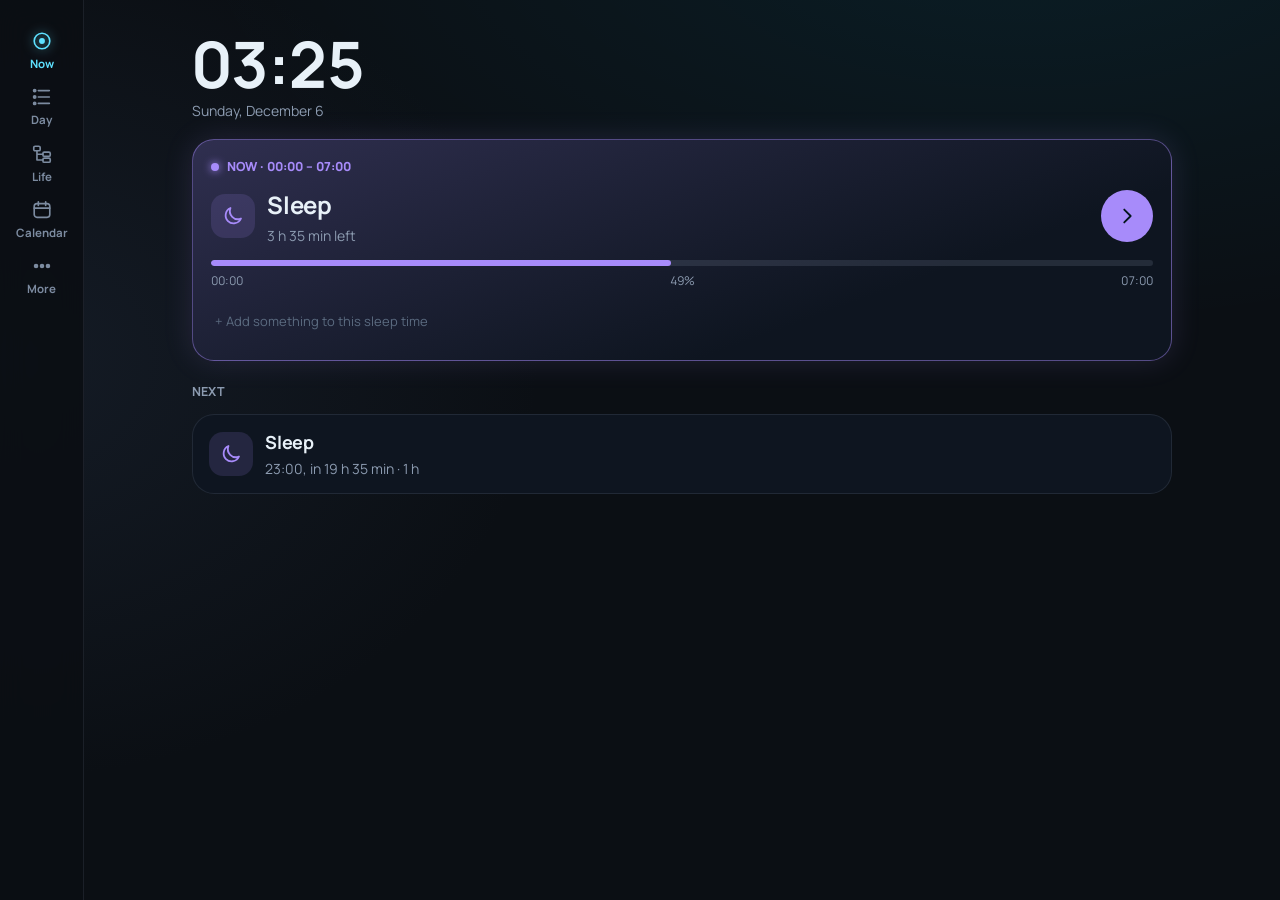
==== commit 737a7592: "v2 source (not live) Co-Authored-By: Claude Opus 5.5 <noreply@anthropic.com> Claude-Session: https:/" ====
--- a/index.html
+++ b/index.html
@@ -469,6 +469,176 @@
 @media (max-width:1400px){.day-grid{grid-template-columns:minmax(280px,320px) minmax(0,1fr)}.day-grid>.col3{grid-column:1/-1}.focus-grid{grid-template-columns:1fr 1fr}.week{grid-template-columns:repeat(4,1fr)}}
 @media (max-width:1000px){.shell{grid-template-columns:1fr}.side{position:static;height:auto;border-right:none;border-bottom:1px solid var(--line)}.main{padding:20px 16px 60px}.day-grid,.focus-grid,.dump-grid{grid-template-columns:1fr}.home-grid{grid-template-columns:1fr}.span2{grid-column:auto}.week{grid-template-columns:repeat(2,1fr)}.sticky{position:static;max-height:none}}
 @media (prefers-reduced-motion: reduce){*,*::before,*::after{animation:none!important;transition:none!important}}
+
+/* ===== v2: Now / Day / Life / Calendar ===== */
+body.nxon .main{padding-bottom:110px}
+:root{--n1:#0E1520;--n2:#141D2B;--n3:#1B2636;--nl:rgba(148,163,184,.14);--nt:#E6EDF5;--nm:#8C9BB0;--nf:#5B6B80;--na:#5EE1FF}.nx{max-width:980px;margin:0 auto}
+.nx h1{font-size:30px;font-weight:700;letter-spacing:-.02em;margin:0;line-height:1.1}
+.nx-top{display:flex;align-items:flex-end;gap:12px;margin:4px 0 18px;flex-wrap:wrap}
+.nx-top .sub{color:var(--nm);font-size:14px;margin-top:4px}
+.nx-ic{display:inline-grid;place-items:center;width:22px;height:22px;flex:none;color:var(--c)}
+.nx-ic svg{width:18px;height:18px}
+.nx-ic.lg{width:44px;height:44px;border-radius:14px;background:color-mix(in srgb,var(--c) 14%,transparent)}
+.nx-ic.lg svg{width:24px;height:24px}
+.nx-btn{border:1px solid var(--nl);background:var(--n2);color:var(--nt);border-radius:12px;padding:8px 14px;font-weight:600;font-size:14px;display:inline-flex;gap:6px;align-items:center;min-height:40px}
+.nx-btn svg{width:16px;height:16px}
+.nx-btn.pri{background:var(--na);color:#03151C;border-color:transparent}
+.nx-btn.ghost{background:transparent;border-color:transparent;color:var(--nm)}
+.nx-sec{color:var(--nm);font-size:12.5px;font-weight:700;margin:22px 0 8px;display:flex;align-items:center;gap:8px}
+.nx-empty{color:var(--nf);font-size:14px;padding:10px 2px}
+
+/* task rows */
+.nt{display:flex;align-items:center;gap:10px;padding:6px 4px;border-radius:12px;min-height:44px}
+.nt:hover{background:rgba(148,163,184,.06)}
+.nchk{flex:none;width:22px;height:22px;border-radius:50%;border:2px solid color-mix(in srgb,var(--c,#94A3B8) 70%,#334155);background:transparent;display:grid;place-items:center;padding:0;color:#03151C}
+.nchk svg{width:12px;height:12px;opacity:0}
+.nchk.on{background:var(--c,#5EE1FF);border-color:var(--c,#5EE1FF)}
+.nchk.on svg{opacity:1}
+.nchk.big{width:30px;height:30px}
+.nt-main{flex:1;min-width:0;border:none;background:none;text-align:left;padding:2px 0;display:grid;gap:1px;color:var(--nt)}
+.nt-t{font-weight:600;font-size:15px;overflow-wrap:anywhere}
+.nt-m{font-size:12.5px;color:var(--nm);display:flex;gap:4px 10px;flex-wrap:wrap}
+.nt-m .late{color:#FF7A88}.nt-m .warn{color:#FFB86B}
+.nt.done .nt-t{text-decoration:line-through;color:var(--nf)}
+
+/* timeline */
+.nx-days{display:flex;gap:6px;overflow-x:auto;margin:0 -4px 16px;padding:2px 4px;scrollbar-width:none}
+.nx-days::-webkit-scrollbar{display:none}
+.nx-days button{flex:none;border:1px solid var(--nl);background:var(--n1);border-radius:12px;min-width:50px;padding:6px 8px;display:grid;justify-items:center;line-height:1.2;color:var(--nt)}
+.nx-days button small{font-size:11px;color:var(--nm)}
+.nx-days button[aria-pressed="true"]{border-color:var(--na);background:rgba(94,225,255,.12)}
+.tl{list-style:none;margin:0;padding:0;position:relative}
+.tl::before{content:"";position:absolute;left:62px;top:6px;bottom:6px;width:1px;background:var(--nl)}
+.tl-item{display:grid;grid-template-columns:52px minmax(0,1fr);gap:20px;margin-bottom:10px;position:relative}
+.tl-time{text-align:right;font-variant-numeric:tabular-nums;padding-top:12px;line-height:1.15}
+.tl-time b{display:block;font-size:14px;font-weight:700;color:var(--nt)}
+.tl-time span{font-size:11.5px;color:var(--nf)}
+.tl-item.past{opacity:.5}
+.tl-item.past:hover{opacity:.85}
+.tl-dot{position:absolute;left:58px;top:17px;width:9px;height:9px;border-radius:50%;background:var(--c,#475569);box-shadow:0 0 0 3px var(--bg)}
+.tl-item.now .tl-dot{background:var(--na);box-shadow:0 0 0 3px var(--bg),0 0 12px var(--na)}
+.now-pill{display:inline-block;background:var(--na);color:#03151C;font-weight:800;font-size:12px;border-radius:999px;padding:2px 7px;margin-top:4px}
+.band{border-radius:16px;background:linear-gradient(90deg,color-mix(in srgb,var(--c) 16%,var(--n1)),color-mix(in srgb,var(--c) 5%,var(--n1)));border-left:3px solid var(--c);padding:4px 10px 6px}
+.tl-item.now .band,.tl-item.now .tl-task{box-shadow:0 0 0 1px color-mix(in srgb,var(--na) 55%,transparent),0 0 22px rgba(94,225,255,.12)}
+.band-head{display:flex;align-items:center;gap:10px;width:100%;border:none;background:none;color:var(--nt);padding:8px 0;text-align:left;min-height:44px}
+.band-head b{font-size:16px}
+.band-head .rng{color:var(--nm);font-size:13px;font-variant-numeric:tabular-nums}
+.band-head .chev{margin-left:auto;color:var(--nm);display:grid;transition:transform .25s}
+.band-head .chev svg{width:18px;height:18px}
+.band.open .band-head .chev{transform:rotate(180deg)}
+.band-mini{list-style:none;margin:0 0 4px 32px;padding:0;display:grid;gap:2px}
+.band-mini li{font-size:13.5px;color:#C5D1DE;display:flex;align-items:center;gap:8px}
+.band-mini li i{width:6px;height:6px;border-radius:50%;background:var(--c)}
+.band-mini li.d{color:var(--nf);text-decoration:line-through}
+.band-hours{margin:2px 0 4px}
+.bh{display:grid;grid-template-columns:46px minmax(0,1fr);gap:8px;border-top:1px solid var(--nl);padding:4px 0}
+.bh>span{font-size:12.5px;color:var(--nm);font-variant-numeric:tabular-nums;padding-top:12px}
+.bh.nowh>span{color:var(--na);font-weight:800}
+.add-here{border:none;background:none;color:var(--nf);font-size:13px;padding:10px 4px;text-align:left;min-height:40px}
+.add-here:hover{color:var(--na)}
+.tl-task{border-radius:14px;background:var(--n1);border-left:3px solid var(--c);padding:2px 8px}
+.tl-free .free{width:100%;border:1px dashed var(--nl);background:transparent;border-radius:12px;color:var(--nf);font-size:13px;padding:9px 12px;text-align:left;min-height:40px}
+.tl-free .free:hover{color:var(--na);border-color:rgba(94,225,255,.35)}
+.tl-free .tl-time{padding-top:10px}
+.tl-free .tl-time b{font-weight:600;color:var(--nm)}
+
+/* now view */
+.now-clock{font-size:clamp(44px,12vw,64px);font-weight:700;letter-spacing:-.03em;line-height:1;font-variant-numeric:tabular-nums}
+.ncard{border-radius:22px;padding:18px;background:var(--n1);border:1px solid var(--nl);position:relative}
+.ncard.cur{background:linear-gradient(160deg,color-mix(in srgb,var(--c) 22%,var(--n1)),var(--n1) 70%);border-color:color-mix(in srgb,var(--c) 45%,transparent);box-shadow:0 0 30px color-mix(in srgb,var(--c) 14%,transparent)}
+.ncard .lbl{font-size:12.5px;font-weight:800;color:var(--c);display:flex;align-items:center;gap:8px;margin-bottom:10px}
+.ncard .lbl i{width:8px;height:8px;border-radius:50%;background:var(--c);box-shadow:0 0 8px var(--c)}
+.ncard .ttl{display:flex;align-items:center;gap:12px}
+.ncard .ttl h2{font-size:24px;margin:0;font-weight:700;letter-spacing:-.01em;overflow-wrap:anywhere}
+.ncard .ttl p{margin:2px 0 0;color:var(--nm);font-size:14px}
+.ncard .go{margin-left:auto;flex:none;width:52px;height:52px;border-radius:50%;border:none;background:var(--c);color:#03151C;display:grid;place-items:center}
+.ncard .go svg{width:22px;height:22px}
+.nbar{height:6px;border-radius:6px;background:rgba(148,163,184,.16);margin:14px 0 6px;overflow:hidden}
+.nbar i{display:block;height:100%;background:var(--c);border-radius:6px}
+.nbar-l{display:flex;justify-content:space-between;font-size:12px;color:var(--nm);font-variant-numeric:tabular-nums}
+.ncard.next{margin-top:12px;padding:14px 16px}
+.ncard.next .ttl h2{font-size:18px}
+.later{list-style:none;margin:0;padding:0}
+.later li{display:flex;align-items:center;gap:12px;padding:10px 4px;border-bottom:1px solid var(--nl)}
+.later li .tm{width:48px;flex:none;font-variant-numeric:tabular-nums;color:var(--nm);font-size:13.5px}
+.later li button{flex:1;min-width:0;border:none;background:none;color:inherit;text-align:left;padding:0;display:flex;align-items:center;gap:10px;min-height:32px}
+
+/* life tree */
+.life{display:grid;gap:20px;grid-template-columns:minmax(0,1fr)}.life>.node{width:100%}
+@media (min-width:1000px){.life.two{grid-template-columns:minmax(300px,380px) minmax(0,1fr);align-items:start}.life.two .tree-pane{position:sticky;top:20px}}
+@media (max-width:999px){.life.two .tree-pane{display:none}}
+.tree-pane{background:var(--n1);border:1px solid var(--nl);border-radius:20px;padding:12px 10px}
+.tree{list-style:none;margin:0;padding:0}
+.tree .tree{margin-left:13px;padding-left:12px;border-left:1px solid var(--nl)}
+.tr-row{display:flex;align-items:center;gap:2px;border-radius:10px;min-height:40px}
+.tr-row.sel{background:rgba(94,225,255,.10)}
+.tr-row:hover{background:rgba(148,163,184,.06)}
+.tr-tw,.tr-sp{width:26px;height:26px;flex:none;border:none;background:none;color:var(--nf);display:grid;place-items:center;padding:0;border-radius:7px}
+.tr-tw svg{width:14px;height:14px;transition:transform .2s}
+.tr-tw.open svg{transform:rotate(90deg)}
+.tr-name{flex:1;min-width:0;display:flex;align-items:center;gap:8px;border:none;background:none;color:var(--nt);text-align:left;padding:6px 6px 6px 2px;font-size:15px;font-weight:600}
+.tr-name>span:not(.nx-ic){overflow:hidden;text-overflow:ellipsis;white-space:nowrap}
+.tr-name small{color:var(--nm);font-weight:500;font-size:12.5px;font-variant-numeric:tabular-nums;white-space:nowrap}
+.tr-name em{margin-left:auto;font-style:normal;font-size:12px;color:var(--nf);font-weight:600}
+.tr-row.task .tr-name{font-weight:500;font-size:14px;color:#C5D1DE}
+.tr-row.task .tr-name i{width:6px;height:6px;border-radius:50%;background:var(--c);flex:none;margin:0 8px 0 7px}
+.tr-row.task.d .tr-name{color:var(--nf);text-decoration:line-through}
+.tr-root{font-size:13px;font-weight:800;color:var(--nm);padding:4px 8px 8px;display:flex;align-items:center;gap:8px}
+.tree-foot{display:flex;gap:8px;flex-wrap:wrap;padding:12px 6px 4px;border-top:1px solid var(--nl);margin-top:10px}
+.crumbs{display:flex;align-items:center;gap:4px;flex-wrap:wrap;font-size:13.5px;color:var(--nm);margin-bottom:10px}
+.crumbs button{border:none;background:none;color:var(--nm);padding:4px 4px;font-weight:600;border-radius:6px}
+.crumbs button:hover{color:var(--nt)}
+.crumbs .cur{color:var(--na);font-weight:700}
+.node-head{display:flex;align-items:center;gap:14px;margin-bottom:6px}
+.node-head h1{font-size:28px}
+.node-head .sub{color:var(--nm);font-size:14px}
+.node-acts{display:flex;gap:8px;flex-wrap:wrap;margin:12px 0 4px}
+.sublist{display:grid;gap:4px}
+.subrow{display:flex;align-items:center;gap:10px;border:1px solid var(--nl);background:var(--n1);border-radius:12px;padding:8px 12px;color:var(--nt);text-align:left;width:100%;min-height:48px;font-weight:600}
+.subrow em{margin-left:auto;font-style:normal;color:var(--nm);font-size:12.5px;font-weight:600}
+.nx-addf{display:flex;gap:8px;margin-top:10px}
+.nx-addf input{flex:1;min-width:0;border:1px solid var(--nl);background:var(--n1);color:var(--nt);border-radius:12px;padding:10px 12px;font-size:16px}
+
+/* calendar */
+.ncal{background:var(--n1);border:1px solid var(--nl);border-radius:20px;padding:14px}
+.ncal-h{display:flex;align-items:center;justify-content:space-between;margin-bottom:8px}
+.ncal-g{display:grid;grid-template-columns:repeat(7,minmax(0,1fr));gap:4px}
+.ncal-g .wd{text-align:center;font-size:11.5px;color:var(--nf);font-weight:700;padding:4px 0}
+.ncal-g button{aspect-ratio:1;border:1px solid transparent;background:transparent;border-radius:12px;color:var(--nt);font-weight:600;font-size:14px;display:grid;place-items:center;align-content:center;gap:3px;padding:0}
+.ncal-g button.past{color:var(--nf)}
+.ncal-g button.today{color:var(--na)}
+.ncal-g button[aria-pressed="true"]{background:rgba(94,225,255,.12);border-color:var(--na)}
+.ncal-g .dots{display:flex;gap:2px;height:5px}
+.ncal-g .dots i{width:5px;height:5px;border-radius:50%;background:var(--c)}
+
+/* bottom nav */
+.nx-nav{position:fixed;left:0;right:0;bottom:0;z-index:15;display:flex;justify-content:center;gap:2px;padding:6px 8px calc(6px + env(safe-area-inset-bottom,0px));background:rgba(11,15,20,.92);backdrop-filter:blur(12px);border-top:1px solid rgba(148,163,184,.12)}
+.nx-nav button{flex:1;max-width:110px;border:none;background:none;color:#7C8BA0;display:grid;justify-items:center;gap:3px;font-size:11.5px;font-weight:700;padding:6px 0;border-radius:12px;min-height:52px}
+.nx-nav button svg{width:22px;height:22px}
+.nx-nav button[aria-current="page"]{color:#5EE1FF}
+.nx-nav button[aria-current="page"] svg{filter:drop-shadow(0 0 6px rgba(94,225,255,.6))}
+@media (min-width:1000px){
+  .nx-nav{top:0;right:auto;width:84px;flex-direction:column;justify-content:flex-start;padding:24px 8px;border-top:none;border-right:1px solid rgba(148,163,184,.12)}
+  .nx-nav button{max-width:none;flex:none}
+  body.nxon .main{padding-left:120px;padding-bottom:60px}
+}
+
+/* sheets */
+dialog.nxs{width:min(620px,calc(100vw - 16px))}
+.sh{padding:20px}
+.sh-head{display:flex;align-items:center;gap:12px;margin-bottom:14px}
+.sh-head h3{margin:0;font-size:21px;flex:1;min-width:0;overflow-wrap:anywhere}
+.sh-grid{display:grid;grid-template-columns:1fr 1fr;gap:10px;margin-bottom:12px}
+.sh-grid label{display:grid;gap:5px;font-size:12.5px;color:var(--muted);font-weight:700}
+.sh-grid input,.sh-grid select{width:100%;border:1px solid var(--s3);background:rgba(11,15,20,.55);color:var(--ink);border-radius:12px;padding:10px;font-size:16px;min-height:44px}
+.sh-acts{display:flex;gap:8px;flex-wrap:wrap;margin-top:14px}
+.icgrid{display:grid;grid-template-columns:repeat(auto-fill,minmax(44px,1fr));gap:6px;margin:6px 0 14px}
+.icgrid button{height:44px;border-radius:12px;border:1px solid var(--s3);background:transparent;color:var(--c);display:grid;place-items:center}
+.icgrid button svg{width:20px;height:20px}
+.icgrid button[aria-pressed="true"]{border-color:var(--c);background:color-mix(in srgb,var(--c) 16%,transparent)}
+.colgrid{display:flex;gap:8px;flex-wrap:wrap;margin:6px 0 14px}
+.colgrid button{width:34px;height:34px;border-radius:50%;border:2px solid transparent;background:var(--c)}
+.colgrid button[aria-pressed="true"]{border-color:#fff;box-shadow:0 0 10px var(--c)}
 </style>
 </head>
 <body>
@@ -539,6 +709,11 @@
 
 <dialog id="shareDlg"><div class="dlg" id="shareBox"></div></dialog>
 
+<dialog id="nxDlg" class="nxs"><div class="sh" id="nxBox"></div></dialog>
+<dialog id="nxAdd" class="nxs"><div class="sh" id="nxAddBox"></div></dialog>
+<dialog id="nxCat" class="nxs"><div class="sh" id="nxCatBox"></div></dialog>
+<nav class="nx-nav" id="nxNav" aria-label="Main"></nav>
+
 <div class="toast" id="toast" role="status"><span id="toastMsg"></span><button type="button" id="toastBtn" hidden></button></div>
 
 <script>
@@ -556,7 +731,7 @@
     { id: 'work', name: 'Work', start: 9 * 60, len: 480, days: 'weekdays', color: '#00D1FF', fold: false }
   ];
   let state = { tasks: [], anchors: DEF_ANCHORS(), fold: {}, cap: 180, layout: {}, v3: true, homeOrder: ['day', 'dump', 'cal', 'org'], templates: [], sync: null };
-  const ui = { hist: [], calMonth: null, addAt: null, scr: { s: 'home' }, sel: null, bdSel: null, wiz: { id: null, step: 0 }, pool: 'all', pickedId: null, editingId: null, refocus: null, scrollNow: false };
+  const ui = { hist: [], calMonth: null, addAt: null, scr: { s: 'now' }, sel: null, bdSel: null, wiz: { id: null, step: 0 }, pool: 'all', pickedId: null, editingId: null, refocus: null, scrollNow: false };
 
   const $ = s => document.querySelector(s);
   const pad = n => String(n).padStart(2, '0');
@@ -603,7 +778,7 @@
         if (p && Array.isArray(p.tasks)){
           state.tasks = p.tasks.map(norm);
           state.anchors = Array.isArray(p.anchors) ? p.anchors : DEF_ANCHORS();
-          state.fold = p.fold || {}; state.cap = p.cap || 180; state.layout = p.layout || {}; state.templates = Array.isArray(p.templates) ? p.templates : []; if (Array.isArray(p.homeOrder)) state.homeOrder = p.homeOrder; state.sync = p.sync || null;
+          state.fold = p.fold || {}; state.cap = p.cap || 180; state.layout = p.layout || {}; state.templates = Array.isArray(p.templates) ? p.templates : []; if (Array.isArray(p.homeOrder)) state.homeOrder = p.homeOrder; state.sync = p.sync || null; state.cats = Array.isArray(p.cats) ? p.cats : null; state.nopen = p.nopen || {};
           if (!p.v3){ state.anchors.forEach(a => { a.fold = false; }); state.layout = {}; state.v3 = true; }
           return;
         }
@@ -933,7 +1108,7 @@
       const missing = mine.filter(t => !seen.has(t.id)).sort((a, b) => (a.start == null ? 1e4 : a.start) - (b.start == null ? 1e4 : b.start));
       missing.forEach(t => {
         const h = t.start != null ? Math.floor(t.start / 60) : firstHour(d);
-        if (t.start != null && L[h].k === 'a'){ L[h] = { k: 't', id: t.id }; return; }
+        if (t.start != null){ if (L[h].k !== 't') L[h] = { k: 't', id: t.id }; return; }
         placeNear(L, h, { k: 't', id: t.id });
       });
     } else {
@@ -941,7 +1116,7 @@
       mine.filter(t => t.start != null).sort((a, b) => a.start - b.start).forEach(t => { const h = Math.floor(t.start / 60); if (!L[h]) L[h] = { k: 't', id: t.id }; else later.push(t); });
       for (let h = 0; h < 24; h++) if (!L[h]){ const a = anchorAt(d, h * 60); if (a) L[h] = { k: 'a', aid: a.id }; }
       for (let h = 0; h < 24; h++) if (!L[h]) L[h] = { k: 'e' };
-      later.concat(mine.filter(t => t.start == null)).forEach(t => placeNear(L, t.start != null ? Math.floor(t.start / 60) : firstHour(d), { k: 't', id: t.id }));
+      mine.filter(t => t.start == null).forEach(t => placeNear(L, t.start != null ? Math.floor(t.start / 60) : firstHour(d), { k: 't', id: t.id }));
     }
     syncLayout(d, L);
     return L;
@@ -1190,11 +1365,12 @@
     const crumbs = (path[0].s === 'home' ? '' : `<button type="button" class="crumb" data-act="home">Home</button><span class="csep">\\</span>`) +
       path.map((x, i) => i === path.length - 1 ? `<span class="crumb cur">${esc(label(x))}</span>` : `<button type="button" class="crumb" data-act="crumb" data-i="${i}">${esc(label(x))}</button><span class="csep">\\</span>`).join('');
     const navbar = `<div class="navbar"><button type="button" class="btn sm" data-act="back">${I.back} Back</button><nav class="crumbs-bar" aria-label="You are here">${I.home}${crumbs}</nav></div>`;
-    if (s === 'home') html = homeScreen(); else if (s === 'day') html = navbar + dayScreen(); else if (s === 'dump') html = navbar + dumpScreen(); else if (s === 'cal') html = navbar + calScreen(); else if (s === 'org') html = navbar + orgScreen(); else if (s === 'shared') html = navbar + sharedScreen(); else if (s === 'timer') html = navbar + timerScreen(); else if (s === 'step') html = navbar + stepScreen(); else html = navbar + focusScreen();
+    if (NX_SCREENS[s]) html = NX_SCREENS[s](); else if (s === 'home') html = homeScreen(); else if (s === 'day') html = navbar + dayScreen(); else if (s === 'dump') html = navbar + dumpScreen(); else if (s === 'cal') html = navbar + calScreen(); else if (s === 'org') html = navbar + orgScreen(); else if (s === 'shared') html = navbar + sharedScreen(); else if (s === 'timer') html = navbar + timerScreen(); else if (s === 'step') html = navbar + stepScreen(); else html = navbar + focusScreen();
     const app = $('#app'), key = JSON.stringify(ui.scr);
     app.innerHTML = `<div class="${app.dataset.key !== key ? 'screen' : ''}">${html}</div>`; app.dataset.key = key;
     if (!state.tasks.some(t => t.runningSince)) document.title = 'Next Up';
     makeSortables(); updateClocks();
+    document.body.classList.add('nxon'); $('#nxNav').innerHTML = nxNav(); if ($('#nxDlg').open) fillSheet();
     const nr = document.querySelector('.nowrow'); if (nr) nr.style.setProperty('--fill', nr.dataset.fill + '%');
     if (ui.refocus){ const el = document.querySelector(ui.refocus); if (el) el.focus(); ui.refocus = null; }
     if (ui.scrollNow){ ui.scrollNow = false; const n = document.querySelector('.htime.now'); if (n) n.scrollIntoView({ block: 'center', behavior: reduceMotion ? 'auto' : 'smooth' }); }
@@ -1450,6 +1626,7 @@
   });
 
   function doAct(a, ds, el){
+    if (nxAct(a, ds, el)) return;
     switch (a){
       case 'goto':
         if (ds.s === 'day'){ ui.scrollNow = true; go({ s: 'day', date: today() }); }
@@ -1543,6 +1720,7 @@
   document.addEventListener('submit', e => {
     const f = e.target; if (!f.dataset.kind) return; e.preventDefault();
     const title = (f.elements.title && f.elements.title.value || '').trim(); if (!title) return;
+    if (nxSubmit(f, title)) return;
     const k = f.dataset.kind, d = (f.elements.date && f.elements.date.value) || ui.scr.date || today();
     if (k === 'shared'){ const t = addTask({ title, status: 'shared', shared: true, assignee: f.elements.who.value }); if (t.assignee === state.sync.user.id) t.status = 'pool'; ui.refocus = 'form[data-kind="shared"] input'; save(); render(); toast('Shared'); return; }
     if (k === 'cap'){ addTask({ title, status: 'inbox' }); ui.refocus = f.classList.contains('dump-big') ? '.dump-big input' : '.cap input'; render(); toast('Tucked away in your brain dump'); }
@@ -1597,7 +1775,7 @@
     delete p.app; delete p.exportedAt;
     try { localStorage.setItem(KEY, JSON.stringify(p)); } catch (e) { toast('Could not save on this device'); return; }
     state = { tasks: [], anchors: DEF_ANCHORS(), fold: {}, cap: 180, layout: {}, v3: true, homeOrder: ['day', 'dump', 'cal', 'org'], templates: [], sync: null };
-    load(); render(); toast('Restored ' + state.tasks.length + ' tasks');
+    load(); ensureCats(); render(); toast('Restored ' + state.tasks.length + ' tasks');
   }
   document.addEventListener('click', async e => {
     const b = e.target.closest('[data-bk]'); if (!b || b.tagName === 'INPUT') return;
@@ -1750,9 +1928,371 @@
       <p class="muted small" style="margin-top:22px">Only items you share go to your NAS. Use the Share button on any task, or the share icon in your brain dump. <button type="button" class="btn sm ghost danger" data-act="sync-out">Disconnect this phone</button></p>`;
   }
   if (SYNC_ON()) setTimeout(() => syncNow(false), 300);
+
+  // ===================== v2: Now / Day / Life / Calendar =====================
+  const NCOL = { purple: '#A78BFA', green: '#34D399', orange: '#FB923C', teal: '#2DD4BF', blue: '#60A5FA', pink: '#F472B6', yellow: '#FACC15', grey: '#94A3B8' };
+  const sv = p => `<svg viewBox="0 0 24 24" fill="none" stroke="currentColor" stroke-width="1.8" stroke-linecap="round" stroke-linejoin="round">${p}</svg>`;
+  const NI = {
+    moon: sv('<path d="M20 14.5A8 8 0 0 1 9.5 4a8 8 0 1 0 10.5 10.5z"/>'),
+    sun: sv('<circle cx="12" cy="12" r="4"/><path d="M12 2.5v2M12 19.5v2M4.6 4.6l1.4 1.4M18 18l1.4 1.4M2.5 12h2M19.5 12h2M4.6 19.4 6 18M18 6l1.4-1.4"/>'),
+    briefcase: sv('<rect x="3" y="7" width="18" height="13" rx="2.5"/><path d="M8.5 7V5.5a2 2 0 0 1 2-2h3a2 2 0 0 1 2 2V7M3 12.5h18"/>'),
+    dumbbell: sv('<path d="M6.5 7.5v9M9.5 6v12M14.5 6v12M17.5 7.5v9M9.5 12h5M3.5 10v4M20.5 10v4"/>'),
+    heart: sv('<path d="M12 20s-7.5-4.6-7.5-10.2A4.3 4.3 0 0 1 12 7.2a4.3 4.3 0 0 1 7.5 2.6C19.5 15.4 12 20 12 20z"/>'),
+    rocket: sv('<path d="M13.5 5.5c2.5-2 5.5-2.2 6.5-1.5.7 1 .5 4-1.5 6.5L12 17l-5-5z"/><path d="M7 12 4 11.5l2.5-3h3.5M12 17l.5 3 3-2.5V14"/><circle cx="15.2" cy="8.8" r="1.4"/><path d="M6.5 17.5 4 20"/>'),
+    pulse: sv('<path d="M3 12h4l2.2-5.5 4.6 11 2.2-5.5H21"/>'),
+    pound: sv('<path d="M16.5 7A3.5 3.5 0 0 0 10 8.6V17M7 12h6.5M6.5 18h11"/>'),
+    house: sv('<path d="M4 10.5 12 4l8 6.5V19a1 1 0 0 1-1 1h-4.5v-5h-5v5H5a1 1 0 0 1-1-1z"/>'),
+    repeat: sv('<path d="M17 3l3 3-3 3"/><path d="M4 11V9a3 3 0 0 1 3-3h13M7 21l-3-3 3-3"/><path d="M20 13v2a3 3 0 0 1-3 3H4"/>'),
+    book: sv('<path d="M5 5a2 2 0 0 1 2-2h11v15H7a2 2 0 0 0-2 2z"/><path d="M5 20a2 2 0 0 1 2-2h11v3H7"/>'),
+    cart: sv('<circle cx="9" cy="20" r="1.2"/><circle cx="17" cy="20" r="1.2"/><path d="M3 4h2.2l2.3 11h11l2-8H6.2"/>'),
+    users: sv('<circle cx="9" cy="8" r="3.2"/><path d="M3.5 19c.6-3.2 2.9-5 5.5-5s4.9 1.8 5.5 5"/><circle cx="17" cy="9" r="2.6"/><path d="M15.5 14.3c2.4-.4 4.5 1.1 5 4.2"/>'),
+    star: sv('<path d="m12 3.5 2.6 5.3 5.9.9-4.3 4.1 1 5.8L12 16.9l-5.2 2.7 1-5.8-4.3-4.1 5.9-.9z"/>'),
+    paw: sv('<circle cx="6.5" cy="10" r="1.8"/><circle cx="10" cy="6" r="1.8"/><circle cx="14" cy="6" r="1.8"/><circle cx="17.5" cy="10" r="1.8"/><path d="M12 11c-2.6 0-5 3.6-5 6 0 1.8 1.6 2.5 3 2 1.2-.4 2.8-.4 4 0 1.4.5 3-.2 3-2 0-2.4-2.4-6-5-6z"/>'),
+    food: sv('<path d="M7 3v8M5 3v5a2 2 0 0 0 4 0V3M7 11v10M16 3c-1.8 1-3 3.5-3 6.5 0 1.4 1 2.5 3 2.5V21"/>'),
+    car: sv('<path d="M5 16V11l2-5h10l2 5v5"/><path d="M3 16h18v2H3zM5 11h14"/><circle cx="7.5" cy="13.5" r=".6"/><circle cx="16.5" cy="13.5" r=".6"/>'),
+    dot: sv('<circle cx="12" cy="12" r="4.5" fill="currentColor" stroke="none"/>'),
+    today: I.cal, life: sv('<path d="M12 3v5M12 16v5M3 12h5M16 12h5M6 6l3 3M15 15l3 3M6 18l3-3M15 9l3-3"/>'),
+    now: sv('<circle cx="12" cy="12" r="8.5"/><circle cx="12" cy="12" r="3.2" fill="currentColor" stroke="none"/>'),
+    day: sv('<path d="M8 5h12M8 12h12M8 19h12"/><circle cx="4" cy="5" r="1.2" fill="currentColor"/><circle cx="4" cy="12" r="1.2" fill="currentColor"/><circle cx="4" cy="19" r="1.2" fill="currentColor"/>'),
+    tree: sv('<rect x="3" y="3.5" width="7" height="5" rx="1.5"/><rect x="13" y="10" width="8" height="4.5" rx="1.5"/><rect x="13" y="16.5" width="8" height="4.5" rx="1.5"/><path d="M6.5 8.5v10h6.5M6.5 12.3H13"/>'),
+    more: sv('<circle cx="5.5" cy="12" r="1.6" fill="currentColor"/><circle cx="12" cy="12" r="1.6" fill="currentColor"/><circle cx="18.5" cy="12" r="1.6" fill="currentColor"/>'),
+    plus: sv('<path d="M12 5v14M5 12h14"/>'),
+    chev: sv('<path d="M6 9l6 6 6-6"/>')
+  };
+  const PICK_ICONS = ['moon', 'sun', 'briefcase', 'dumbbell', 'heart', 'pulse', 'rocket', 'house', 'pound', 'users', 'book', 'cart', 'food', 'car', 'paw', 'repeat', 'star', 'dot'];
+  function ensureCats(){
+    if (!Array.isArray(state.cats)) state.cats = [
+      { id: 'c-personal', name: 'Personal', icon: 'heart', color: NCOL.teal, parent: null },
+      { id: 'c-home', name: 'Home', icon: 'house', color: NCOL.yellow, parent: null },
+      { id: 'c-exercise', name: 'Exercise', icon: 'dumbbell', color: NCOL.orange, parent: null },
+      { id: 'c-health', name: 'Health', icon: 'pulse', color: NCOL.blue, parent: null },
+      { id: 'c-projects', name: 'Projects', icon: 'rocket', color: NCOL.pink, parent: null }
+    ];
+    if (!state.nopen || typeof state.nopen !== 'object') state.nopen = {};
+  }
+  const catById = id => (state.cats || []).find(c => c.id === id);
+  const aIcon = a => a.icon || (/sleep|bed|night/i.test(a.name) ? 'moon' : /work|job|office/i.test(a.name) ? 'briefcase' : /gym|exercise|run|train/i.test(a.name) ? 'dumbbell' : /morning/i.test(a.name) ? 'sun' : 'dot');
+  const aColor = a => a.ncolor || (/sleep|bed|night/i.test(a.name) ? NCOL.purple : /work|job|office/i.test(a.name) ? NCOL.green : /gym|exercise/i.test(a.name) ? NCOL.orange : a.color || NCOL.grey);
+  function nnode(id){
+    const a = anchorById(id); if (a) return { id: a.id, name: a.name, icon: aIcon(a), color: aColor(a), parent: null, anchor: a };
+    const c = catById(id); return c ? Object.assign({}, c, { color: c.color || NCOL.grey, icon: c.icon || 'dot' }) : null;
+  }
+  const nroots = () => state.anchors.map(a => nnode(a.id)).concat((state.cats || []).filter(c => !c.parent || !nnode(c.parent)).map(c => nnode(c.id)));
+  const nkids = id => (state.cats || []).filter(c => c.parent === id).map(c => nnode(c.id));
+  const ncatTasks = id => state.tasks.filter(t => t.cat === id && !t.anchorOf && (isOpen(t) || (t.doneAt && Date.now() - t.doneAt < 2 * 864e5)));
+  const nsub = id => [id].concat(...nkids(id).map(k => nsub(k.id)));
+  function npath(id){ const out = []; let n = nnode(id), g = 0; while (n && g++ < 40){ out.unshift(n); n = n.parent ? nnode(n.parent) : null; } return out; }
+  function tColor(t){ const n = t.cat && nnode(t.cat); if (n) return n.color; if (t.start != null){ const a = anchorAt(t.date || today(), t.start); if (a) return aColor(a); } return NCOL.grey; }
+  const ico = (k, c, cls) => `<span class="nx-ic${cls ? ' ' + cls : ''}" style="--c:${c}">${NI[k] || NI.dot}</span>`;
+  const daysLabel = a => a.days === 'weekdays' ? 'Weekdays' : a.days === 'weekends' ? 'Weekends' : 'Every day';
+
+  function dayModel(d){
+    const tasks = tasksOn(d).filter(t => t.start != null).sort((a, b) => a.start - b.start);
+    const runs = []; let h = 0;
+    while (h < 24){ const a = anchorAt(d, h * 60); let j = h + 1; while (j < 24 && anchorAt(d, j * 60) === a) j++; runs.push({ a, h0: h, h1: j }); h = j; }
+    const items = [];
+    runs.forEach(r => {
+      const inR = tasks.filter(t => t.start >= r.h0 * 60 && t.start < r.h1 * 60);
+      if (r.a){ items.push({ type: 'band', a: r.a, s: r.h0 * 60, e: r.h1 * 60, tasks: inR }); return; }
+      let fh = null;
+      for (let k = r.h0; k < r.h1; k++){
+        const ts = inR.filter(t => Math.floor(t.start / 60) === k);
+        if (ts.length){ if (fh != null){ items.push({ type: 'free', s: fh * 60, e: k * 60 }); fh = null; } ts.forEach(t => items.push({ type: 'task', t, s: t.start, e: t.start + flowDur(t) })); }
+        else if (fh == null) fh = k;
+      }
+      if (fh != null) items.push({ type: 'free', s: fh * 60, e: r.h1 * 60 });
+    });
+    return { items, any: tasksOn(d).filter(t => t.start == null) };
+  }
+
+  function ntRow(t, o){
+    o = o || {}; const done = t.status === 'done', m = [];
+    if (o.time && t.start != null) m.push(hm(t.start) + '–' + hm(t.start + flowDur(t)));
+    else if (t.dur) m.push(durLabel(t.dur));
+    if (o.cat && t.cat && nnode(t.cat)) m.push(esc(nnode(t.cat).name));
+    if (o.date && t.date && t.status === 'planned') m.push(esc(dayName(t.date)) + (t.start != null && !o.time ? ' ' + hm(t.start) : ''));
+    if (o.date && t.status === 'pool') m.push('Not scheduled');
+    if (t.subtasks.length) m.push(t.subtasks.filter(s => s.done).length + '/' + t.subtasks.length + ' steps');
+    const dl = dueLabel(t); if (dl && !done) m.push(`<span class="${dl.cls}">${esc(dl.text)}</span>`);
+    if (t.imp != null && t.imp >= 2 && !done) m.push(`<span style="color:${IMP[t.imp].c}">${IMP[t.imp].name}</span>`);
+    if (t.shared) m.push(`<span style="color:#FF8FB1">${esc(whoLabel(t.assignee, true))}</span>`);
+    return `<div class="nt${done ? ' done' : ''}" style="--c:${tColor(t)}"><button type="button" class="nchk${done ? ' on' : ''}" data-check="${t.id}" aria-label="${done ? 'Mark not done' : 'Mark done'}">${I.tick}</button>
+      <button type="button" class="nt-main" data-act="nx-task" data-id="${t.id}"><span class="nt-t">${esc(t.title)}</span>${m.length ? `<span class="nt-m">${m.join('<span>·</span>')}</span>` : ''}</button></div>`;
+  }
+
+  // ---------- Day timeline ----------
+  function nxDayScreen(){
+    const d = ui.scr.date || today(), td = today(), nm = d === td ? nowMin() : d < td ? 1e6 : -1;
+    const { items, any } = dayModel(d);
+    let strip = ''; for (let i = -1; i < 13; i++){ const x = addDays(td, i), dt = new Date(x + 'T00:00'); strip += `<button type="button" data-act="nx-date" data-date="${x}" aria-pressed="${x === d}"><small>${dt.toLocaleDateString(undefined, { weekday: 'short' })}</small><b>${dt.getDate()}</b></button>`; }
+    const st = it => it.e <= nm ? ' past' : it.s <= nm && nm < it.e ? ' now' : '';
+    const tcol = it => `<div class="tl-time"><b>${hm(it.s)}</b>${it.e - it.s > 60 || it.type === 'band' ? `<span>${hm(it.e)}</span>` : ''}${st(it) === ' now' ? `<div class="now-pill">${hm(nm)}</div>` : ''}</div>`;
+    const rows = items.map(it => {
+      if (it.type === 'free') return `<li class="tl-item tl-free${st(it)}">${tcol(it)}<div><button type="button" class="free" data-act="nx-add" data-date="${d}" data-h="${Math.max(Math.floor(it.s / 60), st(it) === ' now' ? Math.floor(nm / 60) : 0)}">Free${it.e - it.s > 60 ? ' until ' + hm(it.e) : ''} · + Add</button></div></li>`;
+      if (it.type === 'task') return `<li class="tl-item${st(it)}" style="--c:${tColor(it.t)}"><span class="tl-dot"></span>${tcol(it)}<div class="tl-task">${ntRow(it.t, { time: true, cat: true })}</div></li>`;
+      const a = it.a, c = aColor(a), key = d + '|' + a.id + '|' + it.s, open = !!state.nopen[key], h0 = it.s / 60, h1 = it.e / 60;
+      const doneN = it.tasks.filter(t => t.status === 'done').length;
+      let inner = '';
+      if (open){
+        let hrs = ''; for (let k = h0; k < h1; k++){ const ts = it.tasks.filter(t => Math.floor(t.start / 60) === k);
+          hrs += `<div class="bh${d === td && Math.floor(nm / 60) === k ? ' nowh' : ''}"><span>${pad(k)}:00</span><div>${ts.map(t => ntRow(t, { time: true })).join('')}<button type="button" class="add-here" data-act="nx-add" data-date="${d}" data-h="${k}" data-cat="${a.id}">+ Add at ${pad(k)}:00</button></div></div>`; }
+        inner = `<div class="band-hours">${hrs}</div>`;
+      } else if (it.tasks.length) inner = `<ul class="band-mini">${it.tasks.slice(0, 4).map(t => `<li class="${t.status === 'done' ? 'd' : ''}"><i></i>${esc(t.title)}</li>`).join('')}${it.tasks.length > 4 ? `<li>+${it.tasks.length - 4} more</li>` : ''}</ul>`;
+      return `<li class="tl-item${st(it)}" style="--c:${c}"><span class="tl-dot"></span>${tcol(it)}<div class="band${open ? ' open' : ''}">
+        <button type="button" class="band-head" data-act="nx-band" data-key="${key}" aria-expanded="${open}">${ico(aIcon(a), c)}<b>${esc(a.name)}</b><span class="rng">${durLabel(it.e - it.s)}${it.tasks.length ? ' · ' + doneN + '/' + it.tasks.length : ''}</span><span class="chev">${NI.chev}</span></button>${inner}</div></li>`;
+    }).join('');
+    return `<div class="nx"><div class="nx-top"><div><h1>${esc(dayName(d, true))}</h1><div class="sub">${d === td ? esc(new Date().toLocaleDateString(undefined, { weekday: 'long', day: 'numeric', month: 'long' })) : esc(new Date(d + 'T00:00').toLocaleDateString(undefined, { day: 'numeric', month: 'long', year: 'numeric' }))}</div></div><span class="grow"></span><button type="button" class="nx-btn pri" data-act="nx-add" data-date="${d}" data-h="${d === td ? Math.floor(nm / 60) : 9}">${NI.plus} Add</button></div>
+      <div class="nx-days">${strip}</div>
+      <ul class="tl">${rows}</ul>
+      <div class="nx-sec">Anytime ${esc(dayName(d).toLowerCase())}</div>
+      ${any.length ? any.map(t => ntRow(t, { cat: true })).join('') : '<div class="nx-empty">Nothing unscheduled for this day.</div>'}</div>`;
+  }
+
+  // ---------- Now / Next / Later ----------
+  function nxNowScreen(){
+    const d = today(), nm = nowMin(), { items, any } = dayModel(d);
+    const acts = [];
+    items.forEach(it => {
+      if (it.type === 'band'){ acts.push({ kind: 'band', it, s: it.s, e: it.e, c: aColor(it.a) }); it.tasks.forEach(t => acts.push({ kind: 'task', t, s: t.start, e: t.start + flowDur(t), c: tColor(t) })); }
+      else if (it.type === 'task') acts.push({ kind: 'task', t: it.t, s: it.s, e: it.e, c: tColor(it.t) });
+    });
+    const run = state.tasks.find(t => t.runningSince);
+    const cur = (run && { kind: 'task', t: run, s: run.start != null ? run.start : nm, e: run.start != null ? run.start + flowDur(run) : nm + flowDur(run), c: tColor(run) })
+      || acts.find(x => x.kind === 'task' && isOpen(x.t) && x.s <= nm && nm < x.e) || acts.find(x => x.kind === 'band' && x.s <= nm && nm < x.e) || null;
+    const up = acts.filter(x => x.s > nm && (x.kind !== 'task' || isOpen(x.t)) && !(cur && x.kind === 'task' && cur.kind === 'task' && x.t === cur.t)).sort((a, b) => a.s - b.s);
+    const next = up[0], later = up.slice(1);
+    const nameOf = x => x.kind === 'band' ? x.it.a.name : x.t.title;
+    const iconOf = x => x.kind === 'band' ? aIcon(x.it.a) : (x.t.cat && nnode(x.t.cat) ? nnode(x.t.cat).icon : 'dot');
+    const inMin = m => m < 60 ? m + ' min' : durLabel(Math.round(m / 5) * 5);
+    let curHTML;
+    if (cur){
+      const pct = Math.max(0, Math.min(100, (nm - cur.s) / Math.max(1, cur.e - cur.s) * 100));
+      let body = '';
+      if (cur.kind === 'band'){ const ts = cur.it.tasks.slice().sort((a, b) => isOpen(b) - isOpen(a)); body = ts.length ? ts.slice(0, 6).map(t => ntRow(t, { time: true })).join('') : `<button type="button" class="add-here" data-act="nx-add" data-date="${d}" data-h="${Math.floor(nm / 60)}" data-cat="${cur.it.a.id}">+ Add something to this ${esc(cur.it.a.name.toLowerCase())} time</button>`; }
+      else if (cur.t.subtasks.length) body = cur.t.subtasks.map(s => `<div class="nt" style="--c:${cur.c}"><button type="button" class="nchk${s.done ? ' on' : ''}" data-act="toggle-step" data-tid="${cur.t.id}" data-path="" data-sid="${s.id}" aria-label="Mark step done">${I.tick}</button><span class="nt-t" style="${s.done ? 'text-decoration:line-through;color:var(--nf)' : ''}">${esc(s.title)}</span></div>`).join('');
+      const go = cur.kind === 'task' ? `<button type="button" class="go" data-act="focus-mode" data-id="${cur.t.id}" aria-label="Focus on this">${I.play}</button>` : `<button type="button" class="go" data-act="nx-nav" data-s="day" aria-label="Open in day view">${I.fwd}</button>`;
+      curHTML = `<section class="ncard cur" style="--c:${cur.c}"><div class="lbl"><i></i>NOW · ${hm(cur.s)} – ${hm(cur.e)}</div>
+        <div class="ttl">${ico(iconOf(cur), cur.c, 'lg')}<div style="min-width:0"><h2${cur.kind === 'task' ? ` data-act="nx-task" data-id="${cur.t.id}" style="cursor:pointer"` : ''}>${esc(nameOf(cur))}</h2><p>${inMin(Math.max(0, cur.e - nm))} left</p></div>${go}</div>
+        <div class="nbar"><i style="width:${pct.toFixed(1)}%"></i></div><div class="nbar-l"><span>${hm(cur.s)}</span><span>${Math.round(pct)}%</span><span>${hm(cur.e)}</span></div>
+        ${body ? `<div style="margin-top:12px">${body}</div>` : ''}</section>`;
+    } else curHTML = `<section class="ncard cur" style="--c:${NCOL.teal}"><div class="lbl"><i></i>NOW · FREE TIME</div><div class="ttl">${ico('star', NCOL.teal, 'lg')}<div><h2>Nothing planned right now</h2><p>${next ? 'Free until ' + hm(next.s) : 'Free for the rest of today'}</p></div></div>
+      <div class="node-acts"><button type="button" class="nx-btn pri" data-act="pick">${I.dice} Pick something for me</button><button type="button" class="nx-btn" data-act="nx-add" data-date="${d}" data-h="${Math.floor(nm / 60)}">${NI.plus} Add now</button></div></section>`;
+    const nextHTML = next ? `<div class="nx-sec">NEXT</div><section class="ncard next" style="--c:${next.c}"><div class="ttl">${ico(iconOf(next), next.c, 'lg')}<div style="min-width:0"><h2 data-act="${next.kind === 'task' ? 'nx-task' : 'nx-nav'}" data-id="${next.kind === 'task' ? next.t.id : ''}" data-s="day" style="cursor:pointer">${esc(nameOf(next))}</h2><p>${hm(next.s)}, in ${inMin(next.s - nm)} · ${durLabel(next.e - next.s)}</p></div></div>
+      ${next.kind === 'band' && next.it.tasks.length ? `<div style="margin-top:8px">${next.it.tasks.filter(isOpen).slice(0, 3).map(t => ntRow(t, { time: true })).join('')}</div>` : ''}</section>` : '';
+    const laterHTML = later.length ? `<div class="nx-sec">LATER TODAY</div><ul class="later">${later.map((x, i) => `<li style="opacity:${Math.max(.45, 1 - i * .07)};--c:${x.c}"><span class="tm">${hm(x.s)}</span><button type="button" data-act="${x.kind === 'task' ? 'nx-task' : 'nx-nav'}" data-id="${x.kind === 'task' ? x.t.id : ''}" data-s="day">${ico(iconOf(x), x.c)}<span class="nt-t" style="font-weight:${x.kind === 'band' ? 700 : 500}">${esc(nameOf(x))}</span></button><span class="muted small">${durLabel(x.e - x.s)}</span></li>`).join('')}</ul>` : '';
+    const anyOpen = any.filter(isOpen);
+    return `<div class="nx"><div class="nx-top"><div><div class="now-clock">${hm(nm)}</div><div class="sub">${esc(new Date().toLocaleDateString(undefined, { weekday: 'long', day: 'numeric', month: 'long' }))}</div></div></div>
+      ${curHTML}${nextHTML}${laterHTML}
+      ${anyOpen.length ? `<div class="nx-sec">ANYTIME TODAY</div>${anyOpen.map(t => ntRow(t, { cat: true })).join('')}` : ''}
+      ${inbox().length ? `<div class="nx-sec">BRAIN DUMP</div><button type="button" class="subrow" data-act="goto" data-s="dump">${ico('book', '#FFB86B')}${inbox().length} ${inbox().length === 1 ? 'note' : 'notes'} to sort<em>›</em></button>` : ''}</div>`;
+  }
+
+  // ---------- Life tree ----------
+  function treeList(nodes){
+    return `<ul class="tree">${nodes.map(n => {
+      const ch = nkids(n.id), ts = ncatTasks(n.id), has = ch.length + ts.length, open = !!state.nopen[n.id], cnt = nsub(n.id).reduce((a, id) => a + ncatTasks(id).filter(isOpen).length, 0);
+      return `<li><div class="tr-row${ui.scr.id === n.id ? ' sel' : ''}">${has ? `<button type="button" class="tr-tw${open ? ' open' : ''}" data-act="nx-tw" data-id="${n.id}" aria-label="${open ? 'Collapse' : 'Expand'} ${esc(n.name)}">${I.fwd}</button>` : '<span class="tr-sp"></span>'}
+        <button type="button" class="tr-name" data-act="nx-node" data-id="${n.id}">${ico(n.icon, n.color)}<span>${esc(n.name)}</span>${n.anchor ? `<small>${rangeLabel(n.anchor)}</small>` : ''}${cnt ? `<em>${cnt}</em>` : ''}</button></div>
+        ${open && has ? (ch.length ? treeList(ch) : '') + (ts.length ? taskTree(ts, n.color) : '') : ''}</li>`;
+    }).join('')}</ul>`;
+  }
+  function taskTree(ts, c){
+    return `<ul class="tree">${ts.map(t => `<li><div class="tr-row task${t.status === 'done' ? ' d' : ''}" style="--c:${c}">${t.subtasks.length ? `<button type="button" class="tr-tw${state.nopen[t.id] ? ' open' : ''}" data-act="nx-tw" data-id="${t.id}" aria-label="Show steps">${I.fwd}</button>` : '<span class="tr-sp"></span>'}<button type="button" class="tr-name" data-act="nx-task" data-id="${t.id}"><i></i><span>${esc(t.title)}</span></button></div>${t.subtasks.length && state.nopen[t.id] ? stepTree(t.subtasks, c, t.id) : ''}</li>`).join('')}</ul>`;
+  }
+  function stepTree(ss, c, tid){
+    return `<ul class="tree">${ss.map(s => `<li><div class="tr-row task${s.done ? ' d' : ''}" style="--c:${c}"><span class="tr-sp"></span><button type="button" class="tr-name" data-act="nx-task" data-id="${tid}"><i></i><span>${esc(s.title)}</span></button></div>${(s.subtasks || []).length ? stepTree(s.subtasks, c, tid) : ''}</li>`).join('')}</ul>`;
+  }
+  function treePane(){
+    const td = today(), { items } = dayModel(td), tOpen = !!state.nopen.__today;
+    const todayKids = items.filter(i => i.type !== 'free').map(i => i.type === 'band'
+      ? `<li><div class="tr-row"><span class="tr-sp"></span><button type="button" class="tr-name" data-act="nx-node" data-id="${i.a.id}">${ico(aIcon(i.a), aColor(i.a))}<span>${esc(i.a.name)}</span><small>${hm(i.s)}–${hm(i.e)}</small></button></div></li>`
+      : `<li><div class="tr-row task${i.t.status === 'done' ? ' d' : ''}" style="--c:${tColor(i.t)}"><span class="tr-sp"></span><button type="button" class="tr-name" data-act="nx-task" data-id="${i.t.id}"><i></i><span>${esc(i.t.title)}</span><small>${hm(i.s)}</small></button></div></li>`).join('');
+    return `<div class="tree-pane"><div class="tr-root">${ico('life', '#5EE1FF')}My Life</div>
+      <ul class="tree"><li><div class="tr-row"><button type="button" class="tr-tw${tOpen ? ' open' : ''}" data-act="nx-tw" data-id="__today" aria-label="Show today">${I.fwd}</button><button type="button" class="tr-name" data-act="nx-nav" data-s="day">${ico('today', '#5EE1FF')}<span>Today</span><small>${esc(new Date().toLocaleDateString(undefined, { weekday: 'short', day: 'numeric', month: 'short' }))}</small></button></div>${tOpen ? `<ul class="tree">${todayKids}</ul>` : ''}</li></ul>
+      ${treeList(nroots())}
+      <div class="tree-foot"><button type="button" class="nx-btn" data-act="nx-catnew">${NI.plus} New category</button><button type="button" class="nx-btn ghost" data-act="goto" data-s="dump">${I.brain} Brain dump${inbox().length ? ' (' + inbox().length + ')' : ''}</button></div></div>`;
+  }
+  function nodeView(id){
+    const n = nnode(id); if (!n) return '';
+    const p = npath(id), ch = nkids(id), ts = ncatTasks(id), all = nsub(id).flatMap(ncatTasks), dn = all.filter(t => t.status === 'done').length;
+    const crumbs = `<nav class="crumbs" aria-label="Location"><button type="button" data-act="nx-nav" data-s="life">My Life</button>${p.map((x, i) => `<span>›</span>${i === p.length - 1 ? `<span class="cur">${esc(x.name)}</span>` : `<button type="button" data-act="nx-node" data-id="${x.id}">${esc(x.name)}</button>`}`).join('')}</nav>`;
+    let todayBlock = '';
+    if (n.anchor){ const b = dayModel(today()).items.filter(i => i.type === 'band' && i.a.id === n.id); const tt = b.flatMap(i => i.tasks);
+      todayBlock = `<div class="nx-sec">TODAY IN ${esc(n.name.toUpperCase())}${b.length ? ' · ' + b.map(i => hm(i.s) + '–' + hm(i.e)).join(', ') : ' · not today'}</div>${tt.length ? tt.map(t => ntRow(t, { time: true })).join('') : `<div class="nx-empty">Nothing scheduled in it today.</div>`}${b.length ? `<button type="button" class="add-here" data-act="nx-add" data-date="${today()}" data-h="${b[0].s / 60}" data-cat="${n.id}">+ Add to ${esc(n.name)} today</button>` : ''}`; }
+    const open = ts.filter(isOpen), done = ts.filter(t => !isOpen(t));
+    return `<div class="node">${crumbs}
+      <div class="node-head">${ico(n.icon, n.color, 'lg')}<div style="min-width:0"><h1>${esc(n.name)}</h1><div class="sub">${n.anchor ? daysLabel(n.anchor) + ', ' + rangeLabel(n.anchor) : all.length ? (all.length - dn) + ' open' : 'Empty so far'}</div></div></div>
+      ${all.length ? `<div class="nbar" style="--c:${n.color}"><i style="width:${(dn / all.length * 100).toFixed(1)}%"></i></div><div class="nbar-l"><span>${dn} of ${all.length} done</span><span></span></div>` : ''}
+      <div class="node-acts"><button type="button" class="nx-btn" data-act="nx-catnew" data-parent="${n.id}">${NI.plus} Subcategory</button><button type="button" class="nx-btn" data-act="nx-catedit" data-id="${n.id}">${I.edit} Edit</button>${n.anchor ? `<button type="button" class="nx-btn" data-act="shape">${I.sliders} Times</button>` : ''}</div>
+      ${todayBlock}
+      ${ch.length ? `<div class="nx-sec">INSIDE</div><div class="sublist">${ch.map(c => { const k = nsub(c.id).reduce((a, x) => a + ncatTasks(x).filter(isOpen).length, 0); return `<button type="button" class="subrow" data-act="nx-node" data-id="${c.id}">${ico(c.icon, c.color)}${esc(c.name)}<em>${k ? k + ' open' : ''} ›</em></button>`; }).join('')}</div>` : ''}
+      <div class="nx-sec">TASKS</div>
+      ${open.length ? open.map(t => ntRow(t, { date: true })).join('') : '<div class="nx-empty">No tasks here yet.</div>'}
+      <form class="nx-addf" data-kind="nx-cattask" data-cat="${n.id}"><input type="text" name="title" placeholder="Add a task to ${esc(n.name)}" aria-label="New task in ${esc(n.name)}" autocomplete="off"><button class="nx-btn pri" type="submit">Add</button></form>
+      ${done.length ? `<div class="nx-sec">RECENTLY DONE</div>${done.map(t => ntRow(t)).join('')}` : ''}</div>`;
+  }
+  function nxLifeScreen(){
+    const id = ui.scr.id && nnode(ui.scr.id) ? ui.scr.id : null;
+    if (!id) return `<div class="nx"><div class="nx-top"><div><h1>Life</h1><div class="sub">Everything, organised by area. Tap a name to open it.</div></div></div><div class="life">${treePane()}</div></div>`;
+    return `<div class="nx"><div class="life two">${treePane()}${nodeView(id)}</div></div>`;
+  }
+
+  // ---------- Calendar ----------
+  function nxCalScreen(){
+    const ym = curMonth(), [y, m] = ym.split('-').map(Number), td = today(), sel = ui.calSel || td;
+    const first = new Date(y, m - 1, 1), off = (first.getDay() + 6) % 7, n = new Date(y, m, 0).getDate();
+    let cells = ['M', 'T', 'W', 'T', 'F', 'S', 'S'].map(x => `<span class="wd">${x}</span>`).join('');
+    for (let i = 0; i < off; i++) cells += '<span></span>';
+    for (let dn = 1; dn <= n; dn++){
+      const d = `${y}-${pad(m)}-${pad(dn)}`, ts = tasksOn(d), due = state.tasks.some(t => isOpen(t) && t.due === d);
+      const cols = [...new Set(ts.map(tColor))].slice(0, 3); if (due) cols.push('#FFB86B');
+      cells += `<button type="button" class="${d === td ? 'today' : ''}${d < td ? ' past' : ''}" data-act="nx-calsel" data-date="${d}" aria-pressed="${d === sel}" aria-label="${esc(dayName(d, true))}${ts.length ? ', ' + ts.length + ' tasks' : ''}">${dn}<span class="dots">${cols.slice(0, 4).map(c => `<i style="--c:${c}"></i>`).join('')}</span></button>`;
+    }
+    const { items, any } = dayModel(sel);
+    const agenda = items.filter(i => i.type !== 'free').map(i => i.type === 'band'
+      ? `<li style="--c:${aColor(i.a)}"><span class="tm">${hm(i.s)}</span><button type="button" data-act="nx-date" data-date="${sel}">${ico(aIcon(i.a), aColor(i.a))}<span class="nt-t" style="font-weight:700">${esc(i.a.name)}</span></button><span class="muted small">${i.tasks.length ? i.tasks.length + ' inside' : durLabel(i.e - i.s)}</span></li>`
+      : `<li style="--c:${tColor(i.t)}"><span class="tm">${hm(i.s)}</span><button type="button" data-act="nx-task" data-id="${i.t.id}">${ico('dot', tColor(i.t))}<span class="nt-t" style="${i.t.status === 'done' ? 'text-decoration:line-through;color:var(--nf)' : ''}">${esc(i.t.title)}</span></button></li>`).join('');
+    const dues = state.tasks.filter(t => isOpen(t) && t.due === sel);
+    return `<div class="nx"><div class="nx-top"><div><h1>Calendar</h1></div><span class="grow"></span><button type="button" class="nx-btn" data-act="nx-caltoday">Today</button></div>
+      <section class="ncal"><div class="ncal-h"><button type="button" class="icon-btn" data-act="cal-nav" data-dir="-1" aria-label="Previous month">${I.back}</button><b>${esc(first.toLocaleDateString(undefined, { month: 'long', year: 'numeric' }))}</b><button type="button" class="icon-btn" data-act="cal-nav" data-dir="1" aria-label="Next month">${I.fwd}</button></div><div class="ncal-g">${cells}</div></section>
+      <div class="nx-top" style="margin-top:22px"><div><h1 style="font-size:22px">${esc(dayName(sel, true))}</h1></div><span class="grow"></span><button type="button" class="nx-btn" data-act="nx-date" data-date="${sel}">Open day ›</button></div>
+      ${dues.length ? `<div class="nx-sec">DUE</div>${dues.map(t => ntRow(t, { cat: true })).join('')}` : ''}
+      <ul class="later">${agenda || '<li class="nx-empty">Nothing scheduled.</li>'}</ul>
+      ${any.length ? `<div class="nx-sec">ANYTIME</div>${any.map(t => ntRow(t)).join('')}` : ''}</div>`;
+  }
+
+  // ---------- nav, sheets, actions ----------
+  const NX_SCREENS = { now: nxNowScreen, day: nxDayScreen, life: nxLifeScreen, cal: nxCalScreen };
+  function nxNav(){
+    const s = ui.scr.s, cur = k => (k === 'more' ? !NX_SCREENS[s] : s === k) ? ' aria-current="page"' : '';
+    const b = (k, ic, l) => `<button type="button" data-act="nx-nav" data-s="${k}"${cur(k)}>${ic}<span>${l}</span></button>`;
+    return b('now', NI.now, 'Now') + b('day', NI.day, 'Day') + b('life', NI.tree, 'Life') + b('cal', I.cal, 'Calendar') + b('more', NI.more, 'More');
+  }
+  function catOptions(sel){
+    const out = []; const walk = (ns, dep) => ns.forEach(n => { out.push(`<option value="${n.id}"${n.id === sel ? ' selected' : ''}>${' '.repeat(dep)}${esc(n.name)}</option>`); walk(nkids(n.id), dep + 1); });
+    walk(nroots(), 0); return `<option value="">No category</option>` + out.join('');
+  }
+  const hourOptions = sel => `<option value="">Anytime</option>` + Array.from({ length: 24 }, (_, h) => `<option value="${h}"${sel === h ? ' selected' : ''}>${pad(h)}:00</option>`).join('');
+  const durOptions = sel => `<option value="">No length</option>` + [5, 10, 15, 30, 45, 60, 90, 120, 180, 240].map(m => `<option value="${m}"${sel === m ? ' selected' : ''}>${durLabel(m)}</option>`).join('');
+  function nxSheet(id){ ui.nsheet = id; fillSheet(); const dl = $('#nxDlg'); if (!dl.open) dl.showModal(); }
+  function fillSheet(){
+    const t = get(ui.nsheet), dl = $('#nxDlg'); if (!t){ if (dl.open) dl.close(); return; }
+    const done = t.status === 'done', h = t.start != null ? Math.floor(t.start / 60) : null, ae = document.activeElement;
+    if (ae && dl.contains(ae) && (ae.tagName === 'TEXTAREA' || ae.dataset.nf)) return;
+    $('#nxBox').innerHTML = `<div class="sh-head"><button type="button" class="nchk big${done ? ' on' : ''}" style="--c:${tColor(t)}" data-check="${t.id}" aria-label="${done ? 'Mark not done' : 'Mark done'}">${I.tick}</button><h3>${esc(t.title)}</h3><button type="button" class="icon-btn" data-act="edit" data-id="${t.id}" aria-label="Rename">${I.edit}</button><button type="button" class="icon-btn" data-act="nx-close" aria-label="Close">${I.x}</button></div>
+      <div class="sh-grid">
+        <label>Day<input type="date" data-nf="date" value="${t.status === 'planned' || t.status === 'done' ? (t.date || today()) : ''}"></label>
+        <label>Time<select data-nf="hour">${hourOptions(t.status === 'planned' || t.status === 'done' ? h : null)}</select></label>
+        <label>Length<select data-nf="dur">${durOptions(t.dur)}</select></label>
+        <label>Category<select data-nf="cat">${catOptions(t.cat)}</select></label>
+      </div>
+      <div class="chips" style="margin-bottom:12px">${(() => { const dl2 = dueLabel(t); return (dl2 ? `<span class="chip ${dl2.cls}">${esc(dl2.text)}</span>` : '') + (t.imp != null ? `<span class="chip" style="--c:${IMP[t.imp].c}"><i></i>${IMP[t.imp].name}</span>` : ''); })()}<button type="button" class="btn sm" data-act="wiz-open" data-id="${t.id}">Due date, importance, order…</button></div>
+      ${stepsCardHTML(t, [])}
+      <section class="card" style="margin-top:12px"><h2 style="margin-bottom:10px">Notes</h2><textarea id="notes" data-id="${t.id}" placeholder="Anything you'll want to remember">${esc(t.notes)}</textarea></section>
+      <div class="sh-acts">${done ? '' : `<button type="button" class="nx-btn pri" data-act="nx-focus" data-id="${t.id}">${I.timer} Focus mode</button>`}<button type="button" class="nx-btn" data-act="share-open" data-id="${t.id}">${I.share} ${t.shared ? 'Sharing' : 'Share'}</button><button type="button" class="nx-btn" data-act="nx-full" data-id="${t.id}">Full page</button><span class="grow"></span><button type="button" class="nx-btn ghost" style="color:#FF7A88" data-act="nx-del" data-id="${t.id}">Delete</button></div>`;
+  }
+  function nxQuick(o){
+    ui.nquick = o; const box = $('#nxAddBox'), d = o.date || today();
+    box.innerHTML = `<form data-kind="nx-quick"><div class="sh-head"><h3>Add a task</h3><button type="button" class="icon-btn" data-act="nx-qclose" aria-label="Close">${I.x}</button></div>
+      <input type="text" name="title" class="search" style="font-size:17px;padding:13px 14px;margin-bottom:12px" placeholder="What needs doing?" autocomplete="off" aria-label="Task">
+      <div class="sh-grid"><label>Day<input type="date" name="date" value="${d}"></label><label>Time<select name="hour">${hourOptions(o.h == null ? null : +o.h)}</select></label>
+      <label>Length<select name="dur">${durOptions(null)}</select></label><label>Category<select name="cat">${catOptions(o.cat || '')}</select></label></div>
+      <div class="sh-acts"><span class="grow"></span><button type="submit" class="nx-btn pri">Add</button></div></form>`;
+    $('#nxAdd').showModal(); setTimeout(() => { const i = box.querySelector('input[name=title]'); if (i) i.focus(); }, 50);
+  }
+  function nxCatDlg(o){
+    ui.ncat = o; const box = $('#nxCatBox'), n = o.id ? nnode(o.id) : null, isA = n && n.anchor;
+    const col = o.color, icn = o.icon;
+    box.innerHTML = `<form data-kind="nx-cat"><div class="sh-head"><h3>${o.id ? 'Edit ' + esc(n.name) : o.parent ? 'New inside ' + esc(nnode(o.parent).name) : 'New category'}</h3><button type="button" class="icon-btn" data-act="nx-cclose" aria-label="Close">${I.x}</button></div>
+      <input type="text" name="title" class="search" style="font-size:17px;padding:13px 14px;margin-bottom:14px" value="${esc(o.name || '')}" placeholder="Name, for example Client projects" autocomplete="off" aria-label="Name">
+      <div class="muted small" style="font-weight:700">Icon</div><div class="icgrid" style="--c:${col}">${PICK_ICONS.map(k => `<button type="button" data-act="nx-cicon" data-v="${k}" aria-pressed="${k === icn}" aria-label="${k}">${NI[k]}</button>`).join('')}</div>
+      <div class="muted small" style="font-weight:700">Colour</div><div class="colgrid">${Object.entries(NCOL).map(([k, c]) => `<button type="button" style="--c:${c}" data-act="nx-ccol" data-v="${c}" aria-pressed="${c === col}" aria-label="${k}"></button>`).join('')}</div>
+      <div class="sh-acts">${o.id && !isA ? `<button type="button" class="nx-btn ghost" style="color:#FF7A88" data-act="nx-cdel">Delete</button>` : ''}<span class="grow"></span><button type="submit" class="nx-btn pri">Save</button></div></form>`;
+    if (!$('#nxCat').open){ $('#nxCat').showModal(); setTimeout(() => { const i = box.querySelector('input[name=title]'); if (i && !o.id) i.focus(); }, 50); }
+  }
+  function nxAct(a, ds){
+    switch (a){
+      case 'nx-nav': {
+        if (ds.s === 'more'){ ui.hist = []; ui.scr = { s: 'home' }; }
+        else { ui.hist = []; ui.scr = ds.s === 'day' ? { s: 'day', date: today() } : { s: ds.s }; }
+        ui.addAt = null; if ($('#nxDlg').open) $('#nxDlg').close(); render(); window.scrollTo(0, 0); return true;
+      }
+      case 'nx-date': ui.hist = []; ui.scr = { s: 'day', date: ds.date }; render(); window.scrollTo(0, 0); return true;
+      case 'nx-band': state.nopen[ds.key] = !state.nopen[ds.key]; save(); render(); return true;
+      case 'nx-tw': state.nopen[ds.id] = !state.nopen[ds.id]; save(); render(); return true;
+      case 'nx-node': if (ui.scr.s === 'life' && ui.scr.id) ui.hist.push(ui.scr); ui.scr = { s: 'life', id: ds.id }; state.nopen[ds.id] = true; let p = nnode(ds.id); while (p && p.parent){ state.nopen[p.parent] = true; p = nnode(p.parent); } render(); window.scrollTo(0, 0); return true;
+      case 'nx-task': if (ds.id) nxSheet(ds.id); return true;
+      case 'nx-close': $('#nxDlg').close(); render(); return true;
+      case 'nx-full': $('#nxDlg').close(); go({ s: 'focus', id: ds.id }); return true;
+      case 'nx-focus': $('#nxDlg').close(); go({ s: 'timer', id: ds.id }); return true;
+      case 'nx-del': { const x = get(ds.id); if (!x) return true; const show = undoable('Deleted ' + x.title); state.tasks = state.tasks.filter(t => t.id !== ds.id); state.tasks.forEach(t => { t.deps = t.deps.filter(y => y !== ds.id); }); $('#nxDlg').close(); save(); render(); show(); return true; }
+      case 'nx-add': nxQuick({ date: ds.date, h: ds.h === undefined || ds.h === '' ? null : ds.h, cat: ds.cat || (ui.scr.s === 'life' ? ui.scr.id : '') }); return true;
+      case 'nx-qclose': $('#nxAdd').close(); return true;
+      case 'nx-catnew': nxCatDlg({ id: null, parent: ds.parent || null, name: '', icon: ds.parent ? nnode(ds.parent).icon : 'star', color: ds.parent ? nnode(ds.parent).color : NCOL.teal }); return true;
+      case 'nx-catedit': { const n = nnode(ds.id); if (n) nxCatDlg({ id: n.id, parent: n.parent, name: n.name, icon: n.icon, color: n.color }); return true; }
+      case 'nx-cicon': ui.ncat.icon = ds.v; ui.ncat.name = ($('#nxCatBox input[name=title]') || {}).value || ui.ncat.name; nxCatDlg(ui.ncat); return true;
+      case 'nx-ccol': ui.ncat.color = ds.v; ui.ncat.name = ($('#nxCatBox input[name=title]') || {}).value || ui.ncat.name; nxCatDlg(ui.ncat); return true;
+      case 'nx-cclose': $('#nxCat').close(); return true;
+      case 'nx-cdel': {
+        const c = catById(ui.ncat.id); if (!c) return true;
+        const snap = JSON.stringify({ cats: state.cats, tasks: state.tasks.map(t => [t.id, t.cat]) });
+        nkids(c.id).forEach(k => { catById(k.id).parent = c.parent || null; });
+        state.tasks.forEach(t => { if (t.cat === c.id) t.cat = c.parent || ''; });
+        state.cats = state.cats.filter(x => x.id !== c.id); $('#nxCat').close();
+        if (ui.scr.s === 'life' && ui.scr.id === c.id) ui.scr = { s: 'life', id: c.parent || null };
+        save(); render(); toast('Deleted ' + c.name + '. Its tasks moved up a level.', ['Undo', () => { const o = JSON.parse(snap); state.cats = o.cats; o.tasks.forEach(([id, cat]) => { const t = get(id); if (t) t.cat = cat; }); save(); render(); }]);
+        return true;
+      }
+      case 'nx-calsel': ui.calSel = ds.date; render(); return true;
+      case 'nx-caltoday': ui.calMonth = today().slice(0, 7); ui.calSel = today(); render(); return true;
+    }
+    return false;
+  }
+  function nxSubmit(f, title){
+    const k = f.dataset.kind;
+    if (k === 'nx-quick'){
+      const d = f.elements.date.value || today(), hv = f.elements.hour.value, dur = f.elements.dur.value ? +f.elements.dur.value : null, cat = f.elements.cat.value;
+      const t = addTask({ title, status: 'planned', date: d, start: hv === '' ? null : +hv * 60, dur, cat: anchorById(cat) ? '' : cat });
+      if (t && hv === '' && !f.elements.date.value) t.status = 'pool';
+      $('#nxAdd').close(); save(); render(); toast(hv === '' ? 'Added' : `Added at ${pad(+hv)}:00`); return true;
+    }
+    if (k === 'nx-cattask'){
+      const cat = f.dataset.cat; addTask({ title, status: 'pool', cat: anchorById(cat) ? '' : cat });
+      ui.refocus = 'form[data-kind="nx-cattask"] input'; save(); render(); return true;
+    }
+    if (k === 'nx-cat'){
+      const o = ui.ncat;
+      if (o.id){ const a = anchorById(o.id); if (a){ a.name = title; a.icon = o.icon; a.ncolor = o.color; } else Object.assign(catById(o.id), { name: title, icon: o.icon, color: o.color }); }
+      else { const id = 'c' + uid(); state.cats.push({ id, name: title, icon: o.icon, color: o.color, parent: o.parent || null }); if (o.parent) state.nopen[o.parent] = true; }
+      $('#nxCat').close(); save(); render(); return true;
+    }
+    return false;
+  }
+  document.addEventListener('change', e => {
+    const f = e.target.closest('[data-nf]'); if (!f) return; const t = get(ui.nsheet); if (!t) return;
+    const v = f.value, k = f.dataset.nf;
+    if (k === 'cat') t.cat = anchorById(v) ? '' : v;
+    if (k === 'dur'){ t.dur = v ? +v : null; t.remaining = null; }
+    if (k === 'date' || k === 'hour'){
+      const dIn = $('#nxBox [data-nf=date]').value, hIn = $('#nxBox [data-nf=hour]').value;
+      if (!dIn && hIn === ''){ if (t.status === 'planned'){ t.status = 'pool'; t.start = null; } }
+      else { t.date = dIn || today(); t.start = hIn === '' ? null : +hIn * 60; if (t.status !== 'done') t.status = 'planned'; }
+    }
+    f.blur(); save(); render(); fillSheet();
+  });
+  document.addEventListener('click', e => { const dl = e.target.closest('#nxAdd, #nxCat'); if (dl && e.target === dl) dl.close(); });
+  $('#nxDlg').addEventListener('close', () => { ui.nsheet = null; });
+  let nxLastMin = -1;
+  setInterval(() => {
+    if (!NX_SCREENS[ui.scr.s] || ui.scr.s === 'life' || ui.scr.s === 'cal' || document.querySelector('dialog[open]')) return;
+    const ae = document.activeElement; if (ae && /INPUT|TEXTAREA|SELECT/.test(ae.tagName)) return;
+    const m = nowMin(); if (m !== nxLastMin){ nxLastMin = m; render(); }
+  }, 15000);
+
+  ensureCats();
   if ('serviceWorker' in navigator) navigator.serviceWorker.register('sw.js').catch(() => {});
   if (navigator.storage && navigator.storage.persist) navigator.storage.persist().catch(() => {});
-  load(); render();
+  load(); ensureCats(); render();
 })();
 </script>
 </body>
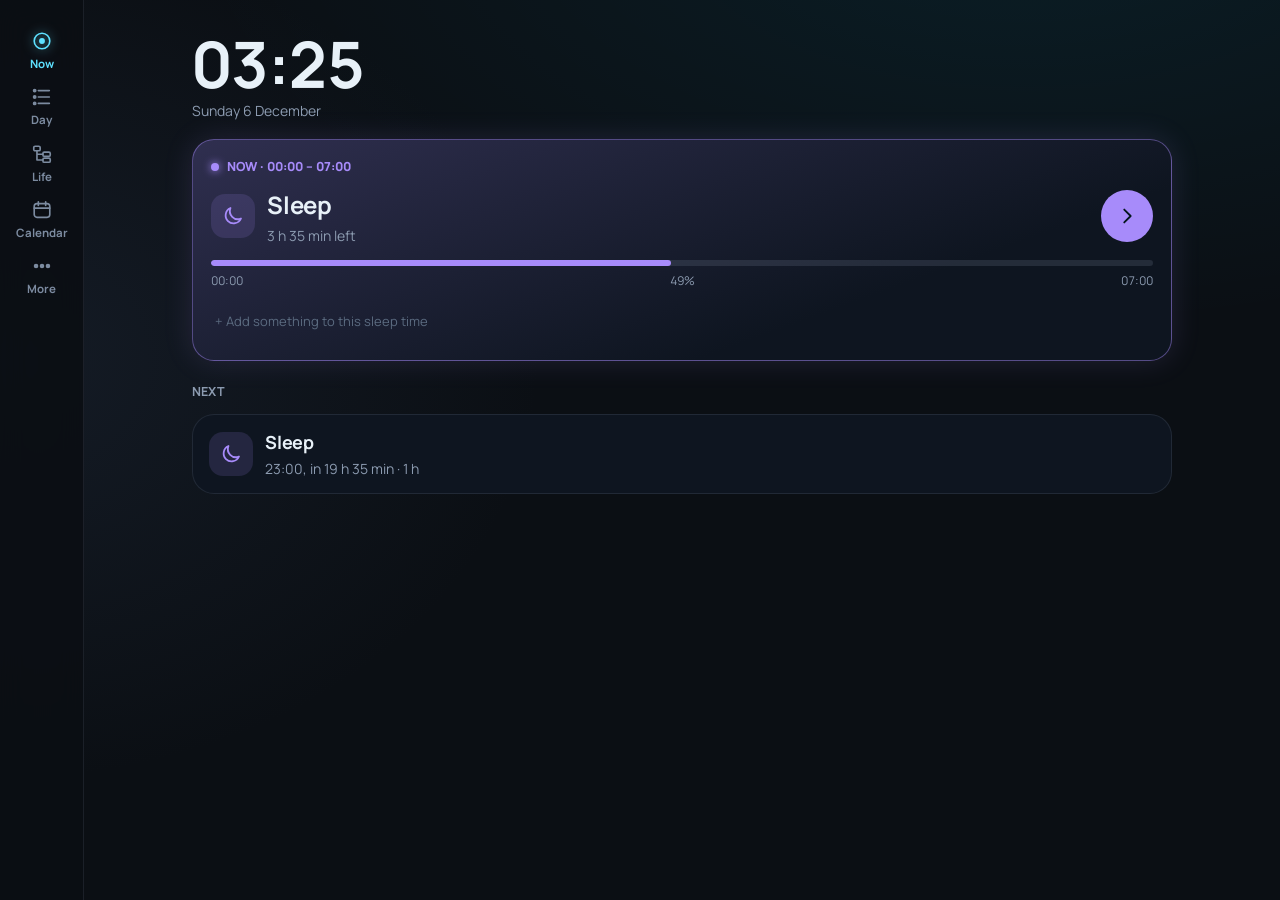
==== commit 845e5e6b: "v2 source: tweaks round 1 Co-Authored-By: Claude Opus 5.5 <noreply@anthropic.com> Claude-Session: ht" ====
--- a/index.html
+++ b/index.html
@@ -1,5 +1,5 @@
 <!doctype html>
-<html lang="en">
+<html lang="en-GB">
 <head>
 <meta charset="utf-8">
 <meta name="viewport" content="width=device-width, initial-scale=1, viewport-fit=cover">
@@ -631,6 +631,8 @@
 .sh-grid{display:grid;grid-template-columns:1fr 1fr;gap:10px;margin-bottom:12px}
 .sh-grid label{display:grid;gap:5px;font-size:12.5px;color:var(--muted);font-weight:700}
 .sh-grid input,.sh-grid select{width:100%;border:1px solid var(--s3);background:rgba(11,15,20,.55);color:var(--ink);border-radius:12px;padding:10px;font-size:16px;min-height:44px}
+.dpick{position:relative;display:flex;align-items:center;min-height:44px;border:1px solid var(--s3);background:rgba(11,15,20,.55);color:var(--ink);border-radius:12px;padding:10px;font-size:16px;font-weight:600}
+.dpick input{position:absolute;inset:0;opacity:0;width:100%;height:100%;min-height:0!important;padding:0!important;border:0!important}
 .sh-acts{display:flex;gap:8px;flex-wrap:wrap;margin-top:14px}
 .icgrid{display:grid;grid-template-columns:repeat(auto-fill,minmax(44px,1fr));gap:6px;margin:6px 0 14px}
 .icgrid button{height:44px;border-radius:12px;border:1px solid var(--s3);background:transparent;color:var(--c);display:grid;place-items:center}
@@ -680,7 +682,7 @@
 
 <dialog id="shapeDlg">
   <div class="dlg">
-    <h3>Day shape</h3>
+    <div style="display:flex;align-items:center;gap:10px;margin-bottom:14px"><h3 style="margin:0;flex:1">Day shape</h3><button class="btn" type="button" data-act="close-shape">Done</button></div>
     <p class="muted" style="margin:-8px 0 14px;font-size:14px">The constants that hold your day together. Slide them to fit.</p>
     <div id="shapeBody"></div>
     <div class="actions"><button class="btn primary" type="button" data-act="close-shape">Done</button></div>
@@ -753,15 +755,15 @@
   function dayName(d, long){
     const td = today();
     if (d === td) return 'Today'; if (d === addDays(td, 1)) return 'Tomorrow'; if (d === addDays(td, -1)) return 'Yesterday';
-    return new Date(d + 'T00:00').toLocaleDateString(undefined, long ? { weekday: 'long', day: 'numeric', month: 'long' } : { weekday: 'short', day: 'numeric', month: 'short' });
+    return new Date(d + 'T00:00').toLocaleDateString('en-GB', long ? { weekday: 'long', day: 'numeric', month: 'long' } : { weekday: 'short', day: 'numeric', month: 'short' });
   }
   function dueLabel(t){
     if (!t.due) return null; const n = daysUntil(t.due);
     if (n < 0) return { text: 'Overdue by ' + (-n) + (n === -1 ? ' day' : ' days'), cls: 'late' };
     if (n === 0) return { text: 'Due today', cls: 'warn' };
     if (n === 1) return { text: 'Due tomorrow', cls: 'warn' };
-    if (n < 7) return { text: 'Due ' + new Date(t.due + 'T00:00').toLocaleDateString(undefined, { weekday: 'long' }), cls: '' };
-    return { text: 'Due ' + new Date(t.due + 'T00:00').toLocaleDateString(undefined, { day: 'numeric', month: 'short' }), cls: '' };
+    if (n < 7) return { text: 'Due ' + new Date(t.due + 'T00:00').toLocaleDateString('en-GB', { weekday: 'long' }), cls: '' };
+    return { text: 'Due ' + new Date(t.due + 'T00:00').toLocaleDateString('en-GB', { day: 'numeric', month: 'short' }), cls: '' };
   }
 
   // ---------- storage ----------
@@ -872,6 +874,7 @@
   }
   let toastT;
   function toast(msg, action){
+    { const dl = [...document.querySelectorAll('dialog[open]')].pop(), tEl = document.getElementById('toast'); if (tEl.parentNode !== (dl || document.body)) (dl || document.body).appendChild(tEl); }
     $('#toastMsg').textContent = msg; const b = $('#toastBtn');
     if (action){ b.hidden = false; b.textContent = action[0]; b.onclick = () => { action[1](); $('#toast').classList.remove('show'); }; } else b.hidden = true;
     $('#toast').classList.add('show'); clearTimeout(toastT); toastT = setTimeout(() => $('#toast').classList.remove('show'), action ? 8000 : 3800);
@@ -968,7 +971,7 @@
   function monthGrid(big){
     const ym = curMonth(), [y, m] = ym.split('-').map(Number), td = today();
     const first = new Date(y, m - 1, 1), off = (first.getDay() + 6) % 7, n = new Date(y, m, 0).getDate();
-    const title = first.toLocaleDateString(undefined, { month: 'long', year: 'numeric' });
+    const title = first.toLocaleDateString('en-GB', { month: 'long', year: 'numeric' });
     const wd = ['Mon', 'Tue', 'Wed', 'Thu', 'Fri', 'Sat', 'Sun'].map(x => `<span class="cwd">${big ? x : x[0]}</span>`).join('');
     let cells = ''; for (let i = 0; i < off; i++) cells += '<span class="cday blank"></span>';
     for (let dn = 1; dn <= n; dn++){
@@ -998,7 +1001,7 @@
     };
     const order = state.homeOrder.filter(k => tabs[k]).concat(Object.keys(tabs).filter(k => !state.homeOrder.includes(k)));
     return `<div class="home-min">
-      <header class="home-top"><p class="muted">${esc(new Date().toLocaleDateString(undefined, { weekday: 'long', day: 'numeric', month: 'long' }))}</p></header>
+      <header class="home-top"><p class="muted">${esc(new Date().toLocaleDateString('en-GB', { weekday: 'long', day: 'numeric', month: 'long' }))}</p></header>
       <ul class="htabs" id="homeList">${order.map(k => tabs[k]).join('')}</ul></div>`;
   }
   function countSteps(arr){ return (arr || []).reduce((a, s) => a + 1 + countSteps(s.subtasks), 0); }
@@ -1174,14 +1177,14 @@
   }
   function dayScreen(){
     const d = ui.scr.date, td = today();
-    let strip = ''; for (let i = -1; i < 7; i++){ const x = addDays(td, i), dt = new Date(x + 'T00:00'); strip += `<button type="button" data-act="set-date" data-date="${x}" aria-pressed="${x === d}"><small>${dt.toLocaleDateString(undefined, { weekday: 'short' })}</small><b>${dt.getDate()}</b></button>`; }
+    let strip = ''; for (let i = -1; i < 7; i++){ const x = addDays(td, i), dt = new Date(x + 'T00:00'); strip += `<button type="button" data-act="set-date" data-date="${x}" aria-pressed="${x === d}"><small>${dt.toLocaleDateString('en-GB', { weekday: 'short' })}</small><b>${dt.getDate()}</b></button>`; }
     const pool = poolTasks().sort((a, b) => score(b) - score(a));
     const items = hourItems(d), sel = ui.sel && get(ui.sel);
     const nh = new Date().getHours(), nm = nowMin();
     let nowIdx = -1, nowFrac = 0;
     items.forEach((it, i) => { if (it.type !== 'head' && nh >= it.h && nh < it.h + it.n){ nowIdx = i; nowFrac = (nm - it.h * 60) / (it.n * 60); } });
     const free = items.filter(it => it.type === 'e').length, used = tasksOn(d).length;
-    return `<div class="phead"><div><h1>${esc(dayName(d, true))}</h1><div class="sub">${d === td ? esc(new Date().toLocaleDateString(undefined, { weekday: 'long', day: 'numeric', month: 'long' })) + ', ' : ''}${used} ${used === 1 ? 'task' : 'tasks'}, ${free} free ${free === 1 ? 'hour' : 'hours'}</div></div><span class="grow"></span>
+    return `<div class="phead"><div><h1>${esc(dayName(d, true))}</h1><div class="sub">${d === td ? esc(new Date().toLocaleDateString('en-GB', { weekday: 'long', day: 'numeric', month: 'long' })) + ', ' : ''}${used} ${used === 1 ? 'task' : 'tasks'}, ${free} free ${free === 1 ? 'hour' : 'hours'}</div></div><span class="grow"></span>
 </div>
     <div class="day-grid one">
       <div class="col2"><section class="card hours-card"><div class="hours">
@@ -1435,7 +1438,7 @@
     for (let i = depth + 1; i < path.length; i++) ui.hist.push({ s: 'step', id: tid, path: path.slice(0, i) });
     ui.addAt = null; ui.scr = { s: 'step', id: tid, path }; render(); window.scrollTo(0, 0);
   }
-  function back(){ ui.addAt = null; ui.scr = ui.hist.pop() || { s: 'home' }; render(); window.scrollTo(0, 0); }
+  function back(){ ui.addAt = null; ui.scr = ui.hist.pop() || { s: 'now' }; render(); window.scrollTo(0, 0); }
   function focusTarget(){
     const r = state.tasks.find(t => t.runningSince); if (r) return r.id;
     if (ui.scr.s === 'focus' && ui.scr.id && get(ui.scr.id)) return ui.scr.id;
@@ -1500,7 +1503,7 @@
   function renderShape(){
     const dayOpt = a => ['all', 'weekdays', 'weekends'].map(v => `<option value="${v}"${a.days === v ? ' selected' : ''}>${v === 'all' ? 'Every day' : v === 'weekdays' ? 'Weekdays' : 'Weekends'}</option>`).join('');
     $('#shapeBody').innerHTML = state.anchors.map(a => `<div class="anchor" style="--c:${a.color}" data-aid="${a.id}">
-      <div class="arow"><span class="dotc" style="--c:${a.color}"></span><input class="aname" data-f="name" value="${esc(a.name)}" aria-label="Constant name"><button type="button" class="icon-btn" data-act="del-anchor" data-aid="${a.id}" aria-label="Remove ${esc(a.name)}">${I.x}</button></div>
+      <div class="arow"><span class="dotc" style="--c:${a.color}"></span><input class="aname" data-f="name" value="${esc(a.name)}" aria-label="Constant name"><button type="button" class="btn sm ghost danger" data-act="del-anchor" data-aid="${a.id}" aria-label="Remove ${esc(a.name)} from every day">Remove</button></div>
       <div class="awhen" data-lbl>${rangeLabel(a)} <span class="muted">(${durLabel(a.len)})</span></div>
       <label class="rngf"><span>Starts</span><input type="range" min="0" max="1425" step="15" value="${a.start}" data-f="start"></label>
       <label class="rngf"><span>Lasts</span><input type="range" min="15" max="960" step="15" value="${a.len}" data-f="len"></label>
@@ -1683,7 +1686,14 @@
       case 'shape': renderShape(); $('#shapeDlg').showModal(); break;
       case 'close-shape': $('#shapeDlg').close(); save(); break;
       case 'add-anchor': resetLayouts(); state.anchors.push({ id: uid(), name: 'New constant', start: 12 * 60, len: 60, days: 'all', color: '#4FD1A5', fold: false }); save(); renderShape(); render(); break;
-      case 'del-anchor': resetLayouts(); state.anchors = state.anchors.filter(x => x.id !== ds.aid); save(); renderShape(); render(); break;
+      case 'del-anchor': {
+        const a = anchorById(ds.aid); if (!a) break;
+        if (el.dataset.sure !== '1'){ el.dataset.sure = '1'; el.textContent = 'Tap again to remove ' + a.name + ' from every day'; clearTimeout(el._t); el._t = setTimeout(() => { el.dataset.sure = ''; el.textContent = 'Remove'; }, 5000); break; }
+        const snap = JSON.stringify({ anchors: state.anchors, layout: state.layout });
+        resetLayouts(); state.anchors = state.anchors.filter(x => x.id !== ds.aid); save(); renderShape(); render();
+        toast('Removed ' + a.name + ' from every day', ['Undo', () => { const o = JSON.parse(snap); state.anchors = o.anchors; state.layout = o.layout; save(); renderShape(); render(); }]);
+        break;
+      }
       case 'anchor-color': { const x = state.anchors.find(y => y.id === ds.aid); if (x){ x.color = ds.c; save(); renderShape(); render(); } break; }
       case 'plan-week': planWeek(); break;
       case 'wiz-open': openWiz(ds.id); break;
@@ -2024,7 +2034,7 @@
   function nxDayScreen(){
     const d = ui.scr.date || today(), td = today(), nm = d === td ? nowMin() : d < td ? 1e6 : -1;
     const { items, any } = dayModel(d);
-    let strip = ''; for (let i = -1; i < 13; i++){ const x = addDays(td, i), dt = new Date(x + 'T00:00'); strip += `<button type="button" data-act="nx-date" data-date="${x}" aria-pressed="${x === d}"><small>${dt.toLocaleDateString(undefined, { weekday: 'short' })}</small><b>${dt.getDate()}</b></button>`; }
+    let strip = ''; for (let i = -1; i < 13; i++){ const x = addDays(td, i), dt = new Date(x + 'T00:00'); strip += `<button type="button" data-act="nx-date" data-date="${x}" aria-pressed="${x === d}"><small>${dt.toLocaleDateString('en-GB', { weekday: 'short' })}</small><b>${dt.getDate()}</b></button>`; }
     const st = it => it.e <= nm ? ' past' : it.s <= nm && nm < it.e ? ' now' : '';
     const tcol = it => `<div class="tl-time"><b>${hm(it.s)}</b>${it.e - it.s > 60 || it.type === 'band' ? `<span>${hm(it.e)}</span>` : ''}${st(it) === ' now' ? `<div class="now-pill">${hm(nm)}</div>` : ''}</div>`;
     const rows = items.map(it => {
@@ -2041,7 +2051,7 @@
       return `<li class="tl-item${st(it)}" style="--c:${c}"><span class="tl-dot"></span>${tcol(it)}<div class="band${open ? ' open' : ''}">
         <button type="button" class="band-head" data-act="nx-band" data-key="${key}" aria-expanded="${open}">${ico(aIcon(a), c)}<b>${esc(a.name)}</b><span class="rng">${durLabel(it.e - it.s)}${it.tasks.length ? ' · ' + doneN + '/' + it.tasks.length : ''}</span><span class="chev">${NI.chev}</span></button>${inner}</div></li>`;
     }).join('');
-    return `<div class="nx"><div class="nx-top"><div><h1>${esc(dayName(d, true))}</h1><div class="sub">${d === td ? esc(new Date().toLocaleDateString(undefined, { weekday: 'long', day: 'numeric', month: 'long' })) : esc(new Date(d + 'T00:00').toLocaleDateString(undefined, { day: 'numeric', month: 'long', year: 'numeric' }))}</div></div><span class="grow"></span><button type="button" class="nx-btn pri" data-act="nx-add" data-date="${d}" data-h="${d === td ? Math.floor(nm / 60) : 9}">${NI.plus} Add</button></div>
+    return `<div class="nx"><div class="nx-top"><div><h1>${esc(dayName(d, true))}</h1><div class="sub">${d === td ? esc(new Date().toLocaleDateString('en-GB', { weekday: 'long', day: 'numeric', month: 'long' })) : esc(new Date(d + 'T00:00').toLocaleDateString('en-GB', { day: 'numeric', month: 'long', year: 'numeric' }))}</div></div><span class="grow"></span><button type="button" class="nx-btn pri" data-act="nx-add" data-date="${d}" data-h="${d === td ? Math.floor(nm / 60) : 9}">${NI.plus} Add</button></div>
       <div class="nx-days">${strip}</div>
       <ul class="tl">${rows}</ul>
       <div class="nx-sec">Anytime ${esc(dayName(d).toLowerCase())}</div>
@@ -2081,7 +2091,7 @@
       ${next.kind === 'band' && next.it.tasks.length ? `<div style="margin-top:8px">${next.it.tasks.filter(isOpen).slice(0, 3).map(t => ntRow(t, { time: true })).join('')}</div>` : ''}</section>` : '';
     const laterHTML = later.length ? `<div class="nx-sec">LATER TODAY</div><ul class="later">${later.map((x, i) => `<li style="opacity:${Math.max(.45, 1 - i * .07)};--c:${x.c}"><span class="tm">${hm(x.s)}</span><button type="button" data-act="${x.kind === 'task' ? 'nx-task' : 'nx-nav'}" data-id="${x.kind === 'task' ? x.t.id : ''}" data-s="day">${ico(iconOf(x), x.c)}<span class="nt-t" style="font-weight:${x.kind === 'band' ? 700 : 500}">${esc(nameOf(x))}</span></button><span class="muted small">${durLabel(x.e - x.s)}</span></li>`).join('')}</ul>` : '';
     const anyOpen = any.filter(isOpen);
-    return `<div class="nx"><div class="nx-top"><div><div class="now-clock">${hm(nm)}</div><div class="sub">${esc(new Date().toLocaleDateString(undefined, { weekday: 'long', day: 'numeric', month: 'long' }))}</div></div></div>
+    return `<div class="nx"><div class="nx-top"><div><div class="now-clock">${hm(nm)}</div><div class="sub">${esc(new Date().toLocaleDateString('en-GB', { weekday: 'long', day: 'numeric', month: 'long' }))}</div></div></div>
       ${curHTML}${nextHTML}${laterHTML}
       ${anyOpen.length ? `<div class="nx-sec">ANYTIME TODAY</div>${anyOpen.map(t => ntRow(t, { cat: true })).join('')}` : ''}
       ${inbox().length ? `<div class="nx-sec">BRAIN DUMP</div><button type="button" class="subrow" data-act="goto" data-s="dump">${ico('book', '#FFB86B')}${inbox().length} ${inbox().length === 1 ? 'note' : 'notes'} to sort<em>›</em></button>` : ''}</div>`;
@@ -2108,7 +2118,7 @@
       ? `<li><div class="tr-row"><span class="tr-sp"></span><button type="button" class="tr-name" data-act="nx-node" data-id="${i.a.id}">${ico(aIcon(i.a), aColor(i.a))}<span>${esc(i.a.name)}</span><small>${hm(i.s)}–${hm(i.e)}</small></button></div></li>`
       : `<li><div class="tr-row task${i.t.status === 'done' ? ' d' : ''}" style="--c:${tColor(i.t)}"><span class="tr-sp"></span><button type="button" class="tr-name" data-act="nx-task" data-id="${i.t.id}"><i></i><span>${esc(i.t.title)}</span><small>${hm(i.s)}</small></button></div></li>`).join('');
     return `<div class="tree-pane"><div class="tr-root">${ico('life', '#5EE1FF')}My Life</div>
-      <ul class="tree"><li><div class="tr-row"><button type="button" class="tr-tw${tOpen ? ' open' : ''}" data-act="nx-tw" data-id="__today" aria-label="Show today">${I.fwd}</button><button type="button" class="tr-name" data-act="nx-nav" data-s="day">${ico('today', '#5EE1FF')}<span>Today</span><small>${esc(new Date().toLocaleDateString(undefined, { weekday: 'short', day: 'numeric', month: 'short' }))}</small></button></div>${tOpen ? `<ul class="tree">${todayKids}</ul>` : ''}</li></ul>
+      <ul class="tree"><li><div class="tr-row"><button type="button" class="tr-tw${tOpen ? ' open' : ''}" data-act="nx-tw" data-id="__today" aria-label="Show today">${I.fwd}</button><button type="button" class="tr-name" data-act="nx-nav" data-s="day">${ico('today', '#5EE1FF')}<span>Today</span><small>${esc(new Date().toLocaleDateString('en-GB', { weekday: 'short', day: 'numeric', month: 'short' }))}</small></button></div>${tOpen ? `<ul class="tree">${todayKids}</ul>` : ''}</li></ul>
       ${treeList(nroots())}
       <div class="tree-foot"><button type="button" class="nx-btn" data-act="nx-catnew">${NI.plus} New category</button><button type="button" class="nx-btn ghost" data-act="goto" data-s="dump">${I.brain} Brain dump${inbox().length ? ' (' + inbox().length + ')' : ''}</button></div></div>`;
   }
@@ -2154,7 +2164,7 @@
       : `<li style="--c:${tColor(i.t)}"><span class="tm">${hm(i.s)}</span><button type="button" data-act="nx-task" data-id="${i.t.id}">${ico('dot', tColor(i.t))}<span class="nt-t" style="${i.t.status === 'done' ? 'text-decoration:line-through;color:var(--nf)' : ''}">${esc(i.t.title)}</span></button></li>`).join('');
     const dues = state.tasks.filter(t => isOpen(t) && t.due === sel);
     return `<div class="nx"><div class="nx-top"><div><h1>Calendar</h1></div><span class="grow"></span><button type="button" class="nx-btn" data-act="nx-caltoday">Today</button></div>
-      <section class="ncal"><div class="ncal-h"><button type="button" class="icon-btn" data-act="cal-nav" data-dir="-1" aria-label="Previous month">${I.back}</button><b>${esc(first.toLocaleDateString(undefined, { month: 'long', year: 'numeric' }))}</b><button type="button" class="icon-btn" data-act="cal-nav" data-dir="1" aria-label="Next month">${I.fwd}</button></div><div class="ncal-g">${cells}</div></section>
+      <section class="ncal"><div class="ncal-h"><button type="button" class="icon-btn" data-act="cal-nav" data-dir="-1" aria-label="Previous month">${I.back}</button><b>${esc(first.toLocaleDateString('en-GB', { month: 'long', year: 'numeric' }))}</b><button type="button" class="icon-btn" data-act="cal-nav" data-dir="1" aria-label="Next month">${I.fwd}</button></div><div class="ncal-g">${cells}</div></section>
       <div class="nx-top" style="margin-top:22px"><div><h1 style="font-size:22px">${esc(dayName(sel, true))}</h1></div><span class="grow"></span><button type="button" class="nx-btn" data-act="nx-date" data-date="${sel}">Open day ›</button></div>
       ${dues.length ? `<div class="nx-sec">DUE</div>${dues.map(t => ntRow(t, { cat: true })).join('')}` : ''}
       <ul class="later">${agenda || '<li class="nx-empty">Nothing scheduled.</li>'}</ul>
@@ -2181,7 +2191,7 @@
     if (ae && dl.contains(ae) && (ae.tagName === 'TEXTAREA' || ae.dataset.nf)) return;
     $('#nxBox').innerHTML = `<div class="sh-head"><button type="button" class="nchk big${done ? ' on' : ''}" style="--c:${tColor(t)}" data-check="${t.id}" aria-label="${done ? 'Mark not done' : 'Mark done'}">${I.tick}</button><h3>${esc(t.title)}</h3><button type="button" class="icon-btn" data-act="edit" data-id="${t.id}" aria-label="Rename">${I.edit}</button><button type="button" class="icon-btn" data-act="nx-close" aria-label="Close">${I.x}</button></div>
       <div class="sh-grid">
-        <label>Day<input type="date" data-nf="date" value="${t.status === 'planned' || t.status === 'done' ? (t.date || today()) : ''}"></label>
+        <label>Day${ukPick('data-nf="date"', t.status === 'planned' || t.status === 'done' ? (t.date || today()) : '')}</label>
         <label>Time<select data-nf="hour">${hourOptions(t.status === 'planned' || t.status === 'done' ? h : null)}</select></label>
         <label>Length<select data-nf="dur">${durOptions(t.dur)}</select></label>
         <label>Category<select data-nf="cat">${catOptions(t.cat)}</select></label>
@@ -2191,11 +2201,14 @@
       <section class="card" style="margin-top:12px"><h2 style="margin-bottom:10px">Notes</h2><textarea id="notes" data-id="${t.id}" placeholder="Anything you'll want to remember">${esc(t.notes)}</textarea></section>
       <div class="sh-acts">${done ? '' : `<button type="button" class="nx-btn pri" data-act="nx-focus" data-id="${t.id}">${I.timer} Focus mode</button>`}<button type="button" class="nx-btn" data-act="share-open" data-id="${t.id}">${I.share} ${t.shared ? 'Sharing' : 'Share'}</button><button type="button" class="nx-btn" data-act="nx-full" data-id="${t.id}">Full page</button><span class="grow"></span><button type="button" class="nx-btn ghost" style="color:#FF7A88" data-act="nx-del" data-id="${t.id}">Delete</button></div>`;
   }
+  const ukDate = d => d ? new Date(d + 'T00:00').toLocaleDateString('en-GB', { weekday: 'short', day: 'numeric', month: 'short', year: 'numeric' }) : 'Not set';
+  const ukPick = (attr, v) => `<span class="dpick"><span class="dpv">${ukDate(v)}</span><input type="date" ${attr} value="${v}" aria-label="Day"></span>`;
+  document.addEventListener('input', e => { if (e.target.matches('.dpick input')){ const s = e.target.parentNode.querySelector('.dpv'); if (s) s.textContent = ukDate(e.target.value); } });
   function nxQuick(o){
     ui.nquick = o; const box = $('#nxAddBox'), d = o.date || today();
     box.innerHTML = `<form data-kind="nx-quick"><div class="sh-head"><h3>Add a task</h3><button type="button" class="icon-btn" data-act="nx-qclose" aria-label="Close">${I.x}</button></div>
       <input type="text" name="title" class="search" style="font-size:17px;padding:13px 14px;margin-bottom:12px" placeholder="What needs doing?" autocomplete="off" aria-label="Task">
-      <div class="sh-grid"><label>Day<input type="date" name="date" value="${d}"></label><label>Time<select name="hour">${hourOptions(o.h == null ? null : +o.h)}</select></label>
+      <div class="sh-grid"><label>Day${ukPick('name="date"', d)}</label><label>Time<select name="hour">${hourOptions(o.h == null ? null : +o.h)}</select></label>
       <label>Length<select name="dur">${durOptions(null)}</select></label><label>Category<select name="cat">${catOptions(o.cat || '')}</select></label></div>
       <div class="sh-acts"><span class="grow"></span><button type="submit" class="nx-btn pri">Add</button></div></form>`;
     $('#nxAdd').showModal(); setTimeout(() => { const i = box.querySelector('input[name=title]'); if (i) i.focus(); }, 50);
@@ -2217,10 +2230,10 @@
         else { ui.hist = []; ui.scr = ds.s === 'day' ? { s: 'day', date: today() } : { s: ds.s }; }
         ui.addAt = null; if ($('#nxDlg').open) $('#nxDlg').close(); render(); window.scrollTo(0, 0); return true;
       }
-      case 'nx-date': ui.hist = []; ui.scr = { s: 'day', date: ds.date }; render(); window.scrollTo(0, 0); return true;
+      case 'nx-date': if (ui.scr.s !== 'day') ui.hist.push(ui.scr); ui.scr = { s: 'day', date: ds.date }; render(); window.scrollTo(0, 0); return true;
       case 'nx-band': state.nopen[ds.key] = !state.nopen[ds.key]; save(); render(); return true;
       case 'nx-tw': state.nopen[ds.id] = !state.nopen[ds.id]; save(); render(); return true;
-      case 'nx-node': if (ui.scr.s === 'life' && ui.scr.id) ui.hist.push(ui.scr); ui.scr = { s: 'life', id: ds.id }; state.nopen[ds.id] = true; let p = nnode(ds.id); while (p && p.parent){ state.nopen[p.parent] = true; p = nnode(p.parent); } render(); window.scrollTo(0, 0); return true;
+      case 'nx-node': if (!(ui.scr.s === 'life' && ui.scr.id === ds.id)) ui.hist.push(ui.scr); ui.scr = { s: 'life', id: ds.id }; state.nopen[ds.id] = true; let p = nnode(ds.id); while (p && p.parent){ state.nopen[p.parent] = true; p = nnode(p.parent); } render(); window.scrollTo(0, 0); return true;
       case 'nx-task': if (ds.id) nxSheet(ds.id); return true;
       case 'nx-close': $('#nxDlg').close(); render(); return true;
       case 'nx-full': $('#nxDlg').close(); go({ s: 'focus', id: ds.id }); return true;
@@ -2293,6 +2306,19 @@
   if ('serviceWorker' in navigator) navigator.serviceWorker.register('sw.js').catch(() => {});
   if (navigator.storage && navigator.storage.persist) navigator.storage.persist().catch(() => {});
   load(); ensureCats(); render();
+  // Phone back button/gesture: step back inside the app instead of closing it.
+  try { history.replaceState({ nxBase: 1 }, ''); history.pushState({ nxTop: 1 }, ''); } catch (e) {}
+  window.addEventListener('popstate', () => {
+    const open = [...document.querySelectorAll('dialog[open]')].pop();
+    let handled = true;
+    if (open){ open.close(); if (open.id === 'wizDlg' || open.id === 'nxDlg') render(); }
+    else if (ui.hist.length) back();
+    else if (ui.scr.s === 'life' && ui.scr.id){ ui.scr = { s: 'life' }; render(); window.scrollTo(0, 0); }
+    else if (ui.scr.s !== 'now'){ ui.scr = { s: 'now' }; render(); window.scrollTo(0, 0); }
+    else handled = false;
+    if (handled) try { history.pushState({ nxTop: 1 }, ''); } catch (e) {}
+    else history.back();
+  });
 })();
 </script>
 </body>
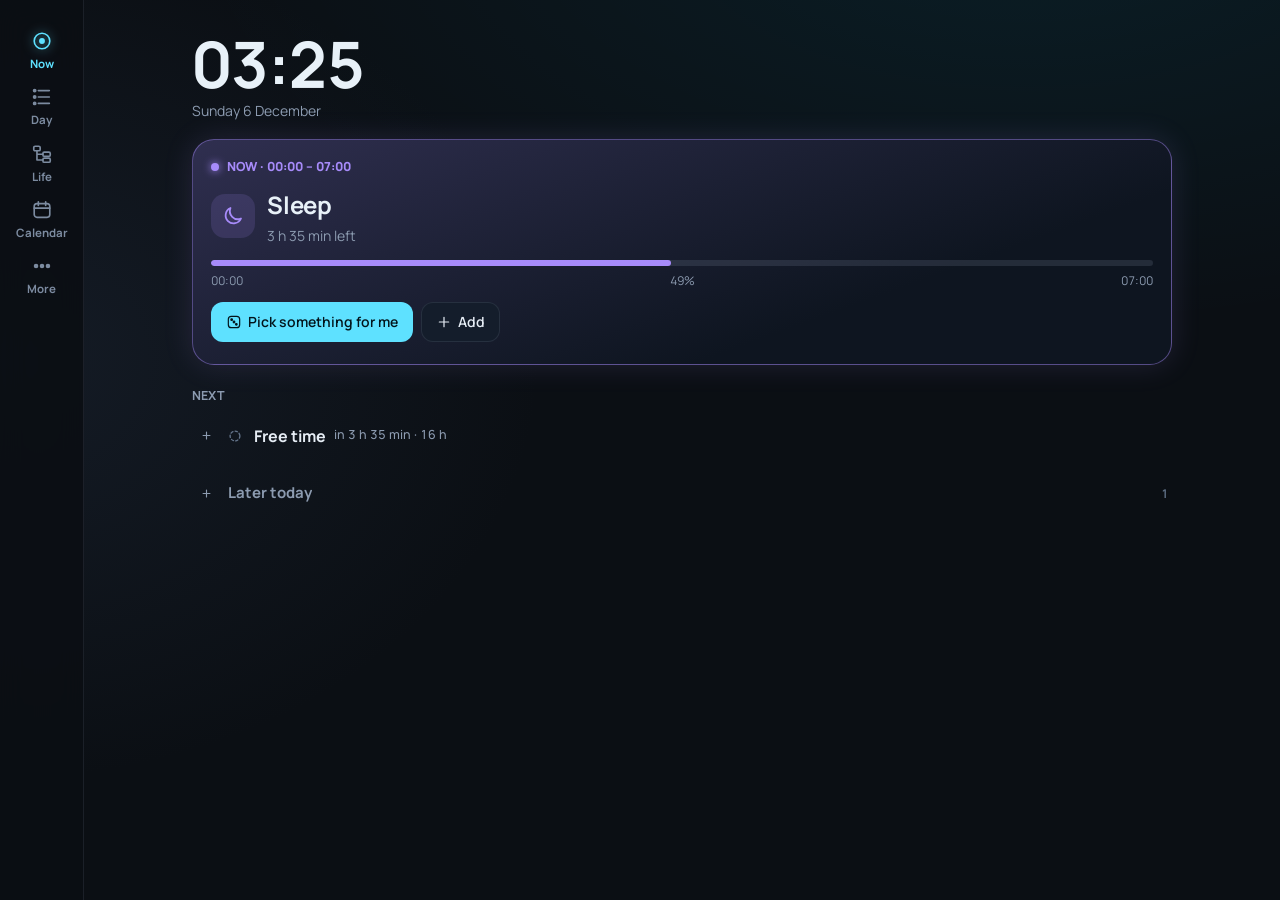
==== commit 590bafb1: "v2 source: round 2 Co-Authored-By: Claude Opus 5.5 <noreply@anthropic.com> Claude-Session: https://c" ====
--- a/index.html
+++ b/index.html
@@ -470,9 +470,13 @@
 @media (max-width:1000px){.shell{grid-template-columns:1fr}.side{position:static;height:auto;border-right:none;border-bottom:1px solid var(--line)}.main{padding:20px 16px 60px}.day-grid,.focus-grid,.dump-grid{grid-template-columns:1fr}.home-grid{grid-template-columns:1fr}.span2{grid-column:auto}.week{grid-template-columns:repeat(2,1fr)}.sticky{position:static;max-height:none}}
 @media (prefers-reduced-motion: reduce){*,*::before,*::after{animation:none!important;transition:none!important}}
 
+
 /* ===== v2: Now / Day / Life / Calendar ===== */
 body.nxon .main{padding-bottom:110px}
-:root{--n1:#0E1520;--n2:#141D2B;--n3:#1B2636;--nl:rgba(148,163,184,.14);--nt:#E6EDF5;--nm:#8C9BB0;--nf:#5B6B80;--na:#5EE1FF}.nx{max-width:980px;margin:0 auto}
+body.nxon .toast{bottom:calc(86px + env(safe-area-inset-bottom,0px))}
+@media (min-width:1000px){body.nxon .toast{bottom:28px}}
+:root{--n1:#0E1520;--n2:#141D2B;--n3:#1B2636;--nl:rgba(148,163,184,.14);--nt:#E6EDF5;--nm:#8C9BB0;--nf:#5B6B80;--na:#5EE1FF}
+.nx{max-width:980px;margin:0 auto}
 .nx h1{font-size:30px;font-weight:700;letter-spacing:-.02em;margin:0;line-height:1.1}
 .nx-top{display:flex;align-items:flex-end;gap:12px;margin:4px 0 18px;flex-wrap:wrap}
 .nx-top .sub{color:var(--nm);font-size:14px;margin-top:4px}
@@ -488,18 +492,11 @@
 .nx-empty{color:var(--nf);font-size:14px;padding:10px 2px}
 
 /* task rows */
-.nt{display:flex;align-items:center;gap:10px;padding:6px 4px;border-radius:12px;min-height:44px}
-.nt:hover{background:rgba(148,163,184,.06)}
 .nchk{flex:none;width:22px;height:22px;border-radius:50%;border:2px solid color-mix(in srgb,var(--c,#94A3B8) 70%,#334155);background:transparent;display:grid;place-items:center;padding:0;color:#03151C}
 .nchk svg{width:12px;height:12px;opacity:0}
 .nchk.on{background:var(--c,#5EE1FF);border-color:var(--c,#5EE1FF)}
 .nchk.on svg{opacity:1}
 .nchk.big{width:30px;height:30px}
-.nt-main{flex:1;min-width:0;border:none;background:none;text-align:left;padding:2px 0;display:grid;gap:1px;color:var(--nt)}
-.nt-t{font-weight:600;font-size:15px;overflow-wrap:anywhere}
-.nt-m{font-size:12.5px;color:var(--nm);display:flex;gap:4px 10px;flex-wrap:wrap}
-.nt-m .late{color:#FF7A88}.nt-m .warn{color:#FFB86B}
-.nt.done .nt-t{text-decoration:line-through;color:var(--nf)}
 
 /* timeline */
 .nx-days{display:flex;gap:6px;overflow-x:auto;margin:0 -4px 16px;padding:2px 4px;scrollbar-width:none}
@@ -518,29 +515,9 @@
 .tl-dot{position:absolute;left:58px;top:17px;width:9px;height:9px;border-radius:50%;background:var(--c,#475569);box-shadow:0 0 0 3px var(--bg)}
 .tl-item.now .tl-dot{background:var(--na);box-shadow:0 0 0 3px var(--bg),0 0 12px var(--na)}
 .now-pill{display:inline-block;background:var(--na);color:#03151C;font-weight:800;font-size:12px;border-radius:999px;padding:2px 7px;margin-top:4px}
-.band{border-radius:16px;background:linear-gradient(90deg,color-mix(in srgb,var(--c) 16%,var(--n1)),color-mix(in srgb,var(--c) 5%,var(--n1)));border-left:3px solid var(--c);padding:4px 10px 6px}
-.tl-item.now .band,.tl-item.now .tl-task{box-shadow:0 0 0 1px color-mix(in srgb,var(--na) 55%,transparent),0 0 22px rgba(94,225,255,.12)}
-.band-head{display:flex;align-items:center;gap:10px;width:100%;border:none;background:none;color:var(--nt);padding:8px 0;text-align:left;min-height:44px}
-.band-head b{font-size:16px}
-.band-head .rng{color:var(--nm);font-size:13px;font-variant-numeric:tabular-nums}
-.band-head .chev{margin-left:auto;color:var(--nm);display:grid;transition:transform .25s}
-.band-head .chev svg{width:18px;height:18px}
-.band.open .band-head .chev{transform:rotate(180deg)}
-.band-mini{list-style:none;margin:0 0 4px 32px;padding:0;display:grid;gap:2px}
-.band-mini li{font-size:13.5px;color:#C5D1DE;display:flex;align-items:center;gap:8px}
-.band-mini li i{width:6px;height:6px;border-radius:50%;background:var(--c)}
-.band-mini li.d{color:var(--nf);text-decoration:line-through}
 .band-hours{margin:2px 0 4px}
-.bh{display:grid;grid-template-columns:46px minmax(0,1fr);gap:8px;border-top:1px solid var(--nl);padding:4px 0}
-.bh>span{font-size:12.5px;color:var(--nm);font-variant-numeric:tabular-nums;padding-top:12px}
-.bh.nowh>span{color:var(--na);font-weight:800}
 .add-here{border:none;background:none;color:var(--nf);font-size:13px;padding:10px 4px;text-align:left;min-height:40px}
 .add-here:hover{color:var(--na)}
-.tl-task{border-radius:14px;background:var(--n1);border-left:3px solid var(--c);padding:2px 8px}
-.tl-free .free{width:100%;border:1px dashed var(--nl);background:transparent;border-radius:12px;color:var(--nf);font-size:13px;padding:9px 12px;text-align:left;min-height:40px}
-.tl-free .free:hover{color:var(--na);border-color:rgba(94,225,255,.35)}
-.tl-free .tl-time{padding-top:10px}
-.tl-free .tl-time b{font-weight:600;color:var(--nm)}
 
 /* now view */
 .now-clock{font-size:clamp(44px,12vw,64px);font-weight:700;letter-spacing:-.03em;line-height:1;font-variant-numeric:tabular-nums}
@@ -551,40 +528,15 @@
 .ncard .ttl{display:flex;align-items:center;gap:12px}
 .ncard .ttl h2{font-size:24px;margin:0;font-weight:700;letter-spacing:-.01em;overflow-wrap:anywhere}
 .ncard .ttl p{margin:2px 0 0;color:var(--nm);font-size:14px}
-.ncard .go{margin-left:auto;flex:none;width:52px;height:52px;border-radius:50%;border:none;background:var(--c);color:#03151C;display:grid;place-items:center}
-.ncard .go svg{width:22px;height:22px}
 .nbar{height:6px;border-radius:6px;background:rgba(148,163,184,.16);margin:14px 0 6px;overflow:hidden}
 .nbar i{display:block;height:100%;background:var(--c);border-radius:6px}
 .nbar-l{display:flex;justify-content:space-between;font-size:12px;color:var(--nm);font-variant-numeric:tabular-nums}
-.ncard.next{margin-top:12px;padding:14px 16px}
-.ncard.next .ttl h2{font-size:18px}
-.later{list-style:none;margin:0;padding:0}
-.later li{display:flex;align-items:center;gap:12px;padding:10px 4px;border-bottom:1px solid var(--nl)}
-.later li .tm{width:48px;flex:none;font-variant-numeric:tabular-nums;color:var(--nm);font-size:13.5px}
-.later li button{flex:1;min-width:0;border:none;background:none;color:inherit;text-align:left;padding:0;display:flex;align-items:center;gap:10px;min-height:32px}
 
 /* life tree */
 .life{display:grid;gap:20px;grid-template-columns:minmax(0,1fr)}.life>.node{width:100%}
 @media (min-width:1000px){.life.two{grid-template-columns:minmax(300px,380px) minmax(0,1fr);align-items:start}.life.two .tree-pane{position:sticky;top:20px}}
 @media (max-width:999px){.life.two .tree-pane{display:none}}
 .tree-pane{background:var(--n1);border:1px solid var(--nl);border-radius:20px;padding:12px 10px}
-.tree{list-style:none;margin:0;padding:0}
-.tree .tree{margin-left:13px;padding-left:12px;border-left:1px solid var(--nl)}
-.tr-row{display:flex;align-items:center;gap:2px;border-radius:10px;min-height:40px}
-.tr-row.sel{background:rgba(94,225,255,.10)}
-.tr-row:hover{background:rgba(148,163,184,.06)}
-.tr-tw,.tr-sp{width:26px;height:26px;flex:none;border:none;background:none;color:var(--nf);display:grid;place-items:center;padding:0;border-radius:7px}
-.tr-tw svg{width:14px;height:14px;transition:transform .2s}
-.tr-tw.open svg{transform:rotate(90deg)}
-.tr-name{flex:1;min-width:0;display:flex;align-items:center;gap:8px;border:none;background:none;color:var(--nt);text-align:left;padding:6px 6px 6px 2px;font-size:15px;font-weight:600}
-.tr-name>span:not(.nx-ic){overflow:hidden;text-overflow:ellipsis;white-space:nowrap}
-.tr-name small{color:var(--nm);font-weight:500;font-size:12.5px;font-variant-numeric:tabular-nums;white-space:nowrap}
-.tr-name em{margin-left:auto;font-style:normal;font-size:12px;color:var(--nf);font-weight:600}
-.tr-row.task .tr-name{font-weight:500;font-size:14px;color:#C5D1DE}
-.tr-row.task .tr-name i{width:6px;height:6px;border-radius:50%;background:var(--c);flex:none;margin:0 8px 0 7px}
-.tr-row.task.d .tr-name{color:var(--nf);text-decoration:line-through}
-.tr-root{font-size:13px;font-weight:800;color:var(--nm);padding:4px 8px 8px;display:flex;align-items:center;gap:8px}
-.tree-foot{display:flex;gap:8px;flex-wrap:wrap;padding:12px 6px 4px;border-top:1px solid var(--nl);margin-top:10px}
 .crumbs{display:flex;align-items:center;gap:4px;flex-wrap:wrap;font-size:13.5px;color:var(--nm);margin-bottom:10px}
 .crumbs button{border:none;background:none;color:var(--nm);padding:4px 4px;font-weight:600;border-radius:6px}
 .crumbs button:hover{color:var(--nt)}
@@ -593,9 +545,6 @@
 .node-head h1{font-size:28px}
 .node-head .sub{color:var(--nm);font-size:14px}
 .node-acts{display:flex;gap:8px;flex-wrap:wrap;margin:12px 0 4px}
-.sublist{display:grid;gap:4px}
-.subrow{display:flex;align-items:center;gap:10px;border:1px solid var(--nl);background:var(--n1);border-radius:12px;padding:8px 12px;color:var(--nt);text-align:left;width:100%;min-height:48px;font-weight:600}
-.subrow em{margin-left:auto;font-style:normal;color:var(--nm);font-size:12.5px;font-weight:600}
 .nx-addf{display:flex;gap:8px;margin-top:10px}
 .nx-addf input{flex:1;min-width:0;border:1px solid var(--nl);background:var(--n1);color:var(--nt);border-radius:12px;padding:10px 12px;font-size:16px}
 
@@ -631,8 +580,6 @@
 .sh-grid{display:grid;grid-template-columns:1fr 1fr;gap:10px;margin-bottom:12px}
 .sh-grid label{display:grid;gap:5px;font-size:12.5px;color:var(--muted);font-weight:700}
 .sh-grid input,.sh-grid select{width:100%;border:1px solid var(--s3);background:rgba(11,15,20,.55);color:var(--ink);border-radius:12px;padding:10px;font-size:16px;min-height:44px}
-.dpick{position:relative;display:flex;align-items:center;min-height:44px;border:1px solid var(--s3);background:rgba(11,15,20,.55);color:var(--ink);border-radius:12px;padding:10px;font-size:16px;font-weight:600}
-.dpick input{position:absolute;inset:0;opacity:0;width:100%;height:100%;min-height:0!important;padding:0!important;border:0!important}
 .sh-acts{display:flex;gap:8px;flex-wrap:wrap;margin-top:14px}
 .icgrid{display:grid;grid-template-columns:repeat(auto-fill,minmax(44px,1fr));gap:6px;margin:6px 0 14px}
 .icgrid button{height:44px;border-radius:12px;border:1px solid var(--s3);background:transparent;color:var(--c);display:grid;place-items:center}
@@ -641,6 +588,65 @@
 .colgrid{display:flex;gap:8px;flex-wrap:wrap;margin:6px 0 14px}
 .colgrid button{width:34px;height:34px;border-radius:50%;border:2px solid transparent;background:var(--c)}
 .colgrid button[aria-pressed="true"]{border-color:#fff;box-shadow:0 0 10px var(--c)}
+
+.tree-foot{display:flex;gap:8px;flex-wrap:wrap;padding:12px 6px 4px;border-top:1px solid var(--nl);margin-top:10px}
+.tr-root{font-size:13px;font-weight:800;color:var(--nm);padding:4px 8px 8px;display:flex;align-items:center;gap:8px}
+/* one tree component: indented rows with +/- */
+ul.xlist{list-style:none;margin:0;padding:0}
+.xr{position:relative;display:flex;align-items:center;gap:4px;min-height:44px;padding-left:calc(var(--d,0) * 22px);border-radius:10px;-webkit-user-select:none;user-select:none;-webkit-touch-callout:none}
+.xr::before{content:"";position:absolute;left:0;top:0;bottom:0;width:calc(var(--d,0) * 22px);background:repeating-linear-gradient(90deg,transparent 0 13px,rgba(148,163,184,.17) 13px 14px,transparent 14px 22px);pointer-events:none}
+.xr:hover{background:rgba(148,163,184,.05)}
+.xr.sel{background:rgba(94,225,255,.10)}
+.xt{width:28px;height:28px;flex:none;border:none;background:none;color:var(--nm);display:grid;place-items:center;padding:0;border-radius:8px}
+.xt svg{width:15px;height:15px}
+button.xt:hover{color:var(--nt);background:rgba(148,163,184,.1)}
+.xl{flex:1;min-width:0;border:none;background:none;color:var(--nt);text-align:left;display:flex;align-items:center;gap:8px;padding:9px 4px;font-size:15px;font-weight:600;min-height:42px}
+.xl .lb{overflow:hidden;text-overflow:ellipsis;white-space:nowrap;min-width:0}
+.xl small{color:var(--nm);font-weight:500;font-size:12.5px;white-space:nowrap;font-variant-numeric:tabular-nums;overflow:hidden;text-overflow:ellipsis}
+.xl small .late{color:#FF7A88}.xl small .warn{color:#FFB86B}
+.xl em{margin-left:auto;font-style:normal;font-size:12px;color:var(--nf);font-weight:700;padding-left:8px;font-variant-numeric:tabular-nums}
+.xr.task .xl{font-weight:500}
+.xr.done .lb,.xr.done .sn{text-decoration:line-through;color:var(--nf)}
+.xr.folder .lb{color:var(--nm);font-weight:700}
+.xr.band .xl{font-weight:700;font-size:16px}
+.xr .addl{color:var(--nf);font-weight:500;font-size:14px}
+.xr .addl:hover{color:var(--na)}
+.xr .nchk{margin-right:4px}
+.nchk.sm{width:19px;height:19px}.nchk.sm svg{width:10px;height:10px}
+.xr.running .lb{color:var(--na)}
+.xr.flash{animation:xflash 2s ease-out}
+@keyframes xflash{0%,35%{background:rgba(94,225,255,.24)}100%{background:transparent}}
+.playb{flex:none;width:42px;height:42px;border-radius:50%;border:none;background:var(--c);color:#03151C;display:grid;place-items:center;margin-left:6px}
+.playb svg{width:18px;height:18px}
+.nx-gap{height:14px}
+.nx-hint{color:var(--nf);font-size:13px;margin:18px 4px 0}
+.tband{border-radius:16px;background:linear-gradient(90deg,color-mix(in srgb,var(--c) 15%,var(--n1)),color-mix(in srgb,var(--c) 4%,var(--n1)));border-left:3px solid var(--c);padding:2px 6px 2px 2px}
+.tband.free{background:transparent;border:1px dashed rgba(148,163,184,.22);border-left:3px solid #475569}
+.tband.anyb{margin:18px 0 0 72px;--c:#7C8BA0;background:var(--n1)}
+.tl-item.now .tband{box-shadow:0 0 0 1px color-mix(in srgb,var(--na) 55%,transparent),0 0 22px rgba(94,225,255,.12)}
+@media (max-width:420px){.tl-item{grid-template-columns:44px minmax(0,1fr);gap:14px}.tl::before{left:51px}.tl-dot{left:47px}.tband.anyb{margin-left:58px}}
+/* drag and drop */
+.xr.dragging{opacity:.35}
+.xr.drop-into,.sh-head.drop-into{background:rgba(94,225,255,.16);box-shadow:inset 0 0 0 1.5px var(--na)}
+#dndLine{position:fixed;height:3px;border-radius:3px;background:var(--na);box-shadow:0 0 10px var(--na);pointer-events:none;z-index:2147483646;display:none}
+#dndGhost{position:fixed;z-index:2147483647;pointer-events:none;background:#1B2636;border:1px solid var(--na);color:var(--nt);padding:9px 14px;border-radius:12px;font-weight:700;font-size:14px;box-shadow:0 12px 30px rgba(0,0,0,.55);max-width:70vw;white-space:nowrap;overflow:hidden;text-overflow:ellipsis;transform:translate(-50%,-140%)}
+body.dnd-on,body.dnd-on *{-webkit-user-select:none!important;user-select:none!important}
+/* task box */
+.bx-title{flex:1;min-width:0;background:transparent;border:none;border-bottom:1px solid transparent;color:var(--ink);font-size:21px;font-weight:700;padding:4px 2px;border-radius:0}
+.bx-title:focus{outline:none;border-bottom-color:var(--na)}
+.bx-ctx{display:block;border:none;background:none;color:var(--nm);font-size:13px;padding:0 0 12px 44px;text-align:left}
+.bx-ctx b{color:var(--na);font-weight:700}
+.bx-list{margin:0 -6px}
+.xr .sn{flex:1;min-width:0;background:transparent;border:none;color:var(--nt);font-size:16px;padding:10px 6px;border-radius:8px;-webkit-user-select:text;user-select:text}
+.xr .sn:focus{outline:none;background:rgba(94,225,255,.07)}
+.xr .sn::placeholder{color:var(--nf)}
+.kc{color:var(--nm);font-size:12px;font-variant-numeric:tabular-nums}
+.grip{width:34px;height:40px;display:grid;place-items:center;color:var(--nf);touch-action:none;flex:none;cursor:grab}
+.grip svg{width:16px;height:16px}
+.sh .field textarea{min-height:90px}
+.dpick{position:relative;display:flex;align-items:center;min-height:44px;border:1px solid var(--s3);background:rgba(11,15,20,.55);color:var(--ink);border-radius:12px;padding:10px;font-size:16px;font-weight:600}
+.dpick input{position:absolute;inset:0;opacity:0;width:100%;height:100%;min-height:0!important;padding:0!important;border:0!important}
+
 </style>
 </head>
 <body>
@@ -1103,7 +1109,7 @@
       const seen = new Set();
       L = stored.map((x, h) => {
         if (!x || x.k === 'e') return { k: 'e' };
-        if (x.k === 'a') return anchorById(x.aid) ? { k: 'a', aid: x.aid } : { k: 'e' };
+        if (x.k === 'a') return anchorById(x.aid) && isBusy(anchorById(x.aid)) ? { k: 'a', aid: x.aid } : { k: 'e' };
         const t = get(x.id);
         if (!belongs(t, d) || seen.has(x.id) || (t.start != null && Math.floor(t.start / 60) !== h)) return { k: 'e' };
         seen.add(x.id); return { k: 't', id: x.id };
@@ -1117,7 +1123,7 @@
     } else {
       L = Array(24).fill(null); const later = [];
       mine.filter(t => t.start != null).sort((a, b) => a.start - b.start).forEach(t => { const h = Math.floor(t.start / 60); if (!L[h]) L[h] = { k: 't', id: t.id }; else later.push(t); });
-      for (let h = 0; h < 24; h++) if (!L[h]){ const a = anchorAt(d, h * 60); if (a) L[h] = { k: 'a', aid: a.id }; }
+      for (let h = 0; h < 24; h++) if (!L[h]){ const a = anchorAt(d, h * 60); if (a && isBusy(a)) L[h] = { k: 'a', aid: a.id }; }
       for (let h = 0; h < 24; h++) if (!L[h]) L[h] = { k: 'e' };
       mine.filter(t => t.start == null).forEach(t => placeNear(L, t.start != null ? Math.floor(t.start / 60) : firstHour(d), { k: 't', id: t.id }));
     }
@@ -1373,7 +1379,7 @@
     app.innerHTML = `<div class="${app.dataset.key !== key ? 'screen' : ''}">${html}</div>`; app.dataset.key = key;
     if (!state.tasks.some(t => t.runningSince)) document.title = 'Next Up';
     makeSortables(); updateClocks();
-    document.body.classList.add('nxon'); $('#nxNav').innerHTML = nxNav(); if ($('#nxDlg').open) fillSheet();
+    nxAfter();
     const nr = document.querySelector('.nowrow'); if (nr) nr.style.setProperty('--fill', nr.dataset.fill + '%');
     if (ui.refocus){ const el = document.querySelector(ui.refocus); if (el) el.focus(); ui.refocus = null; }
     if (ui.scrollNow){ ui.scrollNow = false; const n = document.querySelector('.htime.now'); if (n) n.scrollIntoView({ block: 'center', behavior: reduceMotion ? 'auto' : 'smooth' }); }
@@ -1509,7 +1515,8 @@
       <label class="rngf"><span>Lasts</span><input type="range" min="15" max="960" step="15" value="${a.len}" data-f="len"></label>
       <div class="arow2"><select data-f="days" aria-label="Which days">${dayOpt(a)}</select><label class="tog"><input type="checkbox" data-f="fold"${a.fold ? ' checked' : ''}> Folded</label>
         <div class="swatches">${COLORS.map(c => `<button type="button" class="sw${c === a.color ? ' on' : ''}" style="--s:${c}" data-act="anchor-color" data-aid="${a.id}" data-c="${c}" aria-label="Colour"></button>`).join('')}</div></div></div>`).join('') +
-      `<button type="button" class="btn block" data-act="add-anchor">Add a constant</button>
+      `<div class="muted small" style="font-weight:700;margin:4px 0 6px">Quick add a theme</div><div class="quick" style="margin:0 0 12px">${['Hygiene', 'Commute', 'Eating', 'Exercise', 'Leisure', 'Jobs', 'Social'].map(n => `<button type="button" data-act="add-theme" data-name="${n}">+ ${n}</button>`).join('')}</div>
+      <button type="button" class="btn block" data-act="add-anchor">Add a constant</button>
       <div class="anchor" style="--c:#00D1FF;margin-top:16px"><b>Plan my week</b><div class="awhen" id="capLbl">Up to ${durLabel(state.cap)} of tasks a day</div><label class="rngf"><span>Daily max</span><input type="range" min="30" max="600" step="15" value="${state.cap}" id="capRange"></label></div>`;
   }
   $('#shapeBody').addEventListener('input', e => {
@@ -1940,7 +1947,7 @@
   if (SYNC_ON()) setTimeout(() => syncNow(false), 300);
 
   // ===================== v2: Now / Day / Life / Calendar =====================
-  const NCOL = { purple: '#A78BFA', green: '#34D399', orange: '#FB923C', teal: '#2DD4BF', blue: '#60A5FA', pink: '#F472B6', yellow: '#FACC15', grey: '#94A3B8' };
+  const NCOL = { purple: '#A78BFA', green: '#34D399', orange: '#FB923C', teal: '#2DD4BF', blue: '#60A5FA', pink: '#F472B6', yellow: '#FACC15', amber: '#F59E0B', sky: '#38BDF8', grey: '#94A3B8' };
   const sv = p => `<svg viewBox="0 0 24 24" fill="none" stroke="currentColor" stroke-width="1.8" stroke-linecap="round" stroke-linejoin="round">${p}</svg>`;
   const NI = {
     moon: sv('<path d="M20 14.5A8 8 0 0 1 9.5 4a8 8 0 1 0 10.5 10.5z"/>'),
@@ -1959,7 +1966,10 @@
     star: sv('<path d="m12 3.5 2.6 5.3 5.9.9-4.3 4.1 1 5.8L12 16.9l-5.2 2.7 1-5.8-4.3-4.1 5.9-.9z"/>'),
     paw: sv('<circle cx="6.5" cy="10" r="1.8"/><circle cx="10" cy="6" r="1.8"/><circle cx="14" cy="6" r="1.8"/><circle cx="17.5" cy="10" r="1.8"/><path d="M12 11c-2.6 0-5 3.6-5 6 0 1.8 1.6 2.5 3 2 1.2-.4 2.8-.4 4 0 1.4.5 3-.2 3-2 0-2.4-2.4-6-5-6z"/>'),
     food: sv('<path d="M7 3v8M5 3v5a2 2 0 0 0 4 0V3M7 11v10M16 3c-1.8 1-3 3.5-3 6.5 0 1.4 1 2.5 3 2.5V21"/>'),
-    car: sv('<path d="M5 16V11l2-5h10l2 5v5"/><path d="M3 16h18v2H3zM5 11h14"/><circle cx="7.5" cy="13.5" r=".6"/><circle cx="16.5" cy="13.5" r=".6"/>'),
+    car: sv('<path d="M5 16V11l2-5h10l2 5v5"/><path d="M3 16h18v2H3zM5 11h14"/>'),
+    drop: sv('<path d="M12 3.5s-6 6.6-6 10.5a6 6 0 0 0 12 0c0-3.9-6-10.5-6-10.5z"/>'),
+    sofa: sv('<path d="M5 11V8a2 2 0 0 1 2-2h10a2 2 0 0 1 2 2v3"/><path d="M3 12.5a1.5 1.5 0 0 1 3 0V15h12v-2.5a1.5 1.5 0 0 1 3 0V18H3z"/><path d="M5 18v2M19 18v2"/>'),
+    free: sv('<circle cx="12" cy="12" r="6.5" stroke-dasharray="3 3"/>'),
     dot: sv('<circle cx="12" cy="12" r="4.5" fill="currentColor" stroke="none"/>'),
     today: I.cal, life: sv('<path d="M12 3v5M12 16v5M3 12h5M16 12h5M6 6l3 3M15 15l3 3M6 18l3-3M15 9l3-3"/>'),
     now: sv('<circle cx="12" cy="12" r="8.5"/><circle cx="12" cy="12" r="3.2" fill="currentColor" stroke="none"/>'),
@@ -1969,7 +1979,17 @@
     plus: sv('<path d="M12 5v14M5 12h14"/>'),
     chev: sv('<path d="M6 9l6 6 6-6"/>')
   };
-  const PICK_ICONS = ['moon', 'sun', 'briefcase', 'dumbbell', 'heart', 'pulse', 'rocket', 'house', 'pound', 'users', 'book', 'cart', 'food', 'car', 'paw', 'repeat', 'star', 'dot'];
+  const PLUS = sv('<path d="M12 6.5v11M6.5 12h11"/>'), MINUS = sv('<path d="M6.5 12h11"/>');
+  const PICK_ICONS = ['moon', 'sun', 'briefcase', 'dumbbell', 'heart', 'pulse', 'rocket', 'house', 'pound', 'users', 'book', 'cart', 'food', 'car', 'drop', 'sofa', 'paw', 'repeat', 'star', 'dot'];
+  const THEMES = [
+    [/sleep|bed|night/i, 'moon', NCOL.purple], [/gym|exercise|workout|run|walk|sport|fitness/i, 'dumbbell', NCOL.orange],
+    [/work|office|shift/i, 'briefcase', NCOL.green], [/commute|travel|drive|journey/i, 'car', NCOL.sky],
+    [/eat|meal|lunch|dinner|breakfast|cook/i, 'food', NCOL.amber], [/social|friend|family|date/i, 'users', NCOL.pink],
+    [/job|chore|house|clean|admin|errand/i, 'house', NCOL.yellow], [/hygiene|shower|routine|wash|bath|morning|evening/i, 'drop', NCOL.teal],
+    [/leisure|relax|play|tv|game|fun|hobby/i, 'sofa', NCOL.blue], [/dog|pet/i, 'paw', NCOL.amber]
+  ];
+  const themeLook = name => { const m = THEMES.find(x => x[0].test(name || '')); return m ? { icon: m[1], color: m[2] } : { icon: 'dot', color: null }; };
+  function isBusy(a){ return a.busy != null ? !!a.busy : ['moon', 'briefcase', 'car'].includes(themeLook(a.name).icon); }
   function ensureCats(){
     if (!Array.isArray(state.cats)) state.cats = [
       { id: 'c-personal', name: 'Personal', icon: 'heart', color: NCOL.teal, parent: null },
@@ -1979,171 +1999,157 @@
       { id: 'c-projects', name: 'Projects', icon: 'rocket', color: NCOL.pink, parent: null }
     ];
     if (!state.nopen || typeof state.nopen !== 'object') state.nopen = {};
+    if (!ui.xopen) ui.xopen = {};
   }
   const catById = id => (state.cats || []).find(c => c.id === id);
-  const aIcon = a => a.icon || (/sleep|bed|night/i.test(a.name) ? 'moon' : /work|job|office/i.test(a.name) ? 'briefcase' : /gym|exercise|run|train/i.test(a.name) ? 'dumbbell' : /morning/i.test(a.name) ? 'sun' : 'dot');
-  const aColor = a => a.ncolor || (/sleep|bed|night/i.test(a.name) ? NCOL.purple : /work|job|office/i.test(a.name) ? NCOL.green : /gym|exercise/i.test(a.name) ? NCOL.orange : a.color || NCOL.grey);
+  const aIcon = a => a.icon || themeLook(a.name).icon;
+  const aColor = a => a.ncolor || themeLook(a.name).color || a.color || NCOL.grey;
   function nnode(id){
     const a = anchorById(id); if (a) return { id: a.id, name: a.name, icon: aIcon(a), color: aColor(a), parent: null, anchor: a };
     const c = catById(id); return c ? Object.assign({}, c, { color: c.color || NCOL.grey, icon: c.icon || 'dot' }) : null;
   }
+  const okey = t => t.ord != null ? t.ord : t.createdAt;
+  const byOrd = (a, b) => okey(a) - okey(b);
   const nroots = () => state.anchors.map(a => nnode(a.id)).concat((state.cats || []).filter(c => !c.parent || !nnode(c.parent)).map(c => nnode(c.id)));
   const nkids = id => (state.cats || []).filter(c => c.parent === id).map(c => nnode(c.id));
-  const ncatTasks = id => state.tasks.filter(t => t.cat === id && !t.anchorOf && (isOpen(t) || (t.doneAt && Date.now() - t.doneAt < 2 * 864e5)));
+  const ncatTasks = id => state.tasks.filter(t => t.cat === id && !t.anchorOf && (isOpen(t) || (t.doneAt && Date.now() - t.doneAt < 2 * 864e5))).sort(byOrd);
   const nsub = id => [id].concat(...nkids(id).map(k => nsub(k.id)));
   function npath(id){ const out = []; let n = nnode(id), g = 0; while (n && g++ < 40){ out.unshift(n); n = n.parent ? nnode(n.parent) : null; } return out; }
-  function tColor(t){ const n = t.cat && nnode(t.cat); if (n) return n.color; if (t.start != null){ const a = anchorAt(t.date || today(), t.start); if (a) return aColor(a); } return NCOL.grey; }
   const ico = (k, c, cls) => `<span class="nx-ic${cls ? ' ' + cls : ''}" style="--c:${c}">${NI[k] || NI.dot}</span>`;
   const daysLabel = a => a.days === 'weekdays' ? 'Weekdays' : a.days === 'weekends' ? 'Weekends' : 'Every day';
 
+  // ---------- themed day ----------
+  function daySegs(d){ return segments(d).map(s => ({ d, s: s.start, e: s.end, a: s.a, name: s.a ? s.a.name : 'Free time', icon: s.a ? aIcon(s.a) : 'free', color: s.a ? aColor(s.a) : '#64748B' })); }
+  function segOf(d, m){ const ss = daySegs(d); return ss.find(x => x.s <= m && m < x.e) || ss[0]; }
   function dayModel(d){
-    const tasks = tasksOn(d).filter(t => t.start != null).sort((a, b) => a.start - b.start);
-    const runs = []; let h = 0;
-    while (h < 24){ const a = anchorAt(d, h * 60); let j = h + 1; while (j < 24 && anchorAt(d, j * 60) === a) j++; runs.push({ a, h0: h, h1: j }); h = j; }
-    const items = [];
-    runs.forEach(r => {
-      const inR = tasks.filter(t => t.start >= r.h0 * 60 && t.start < r.h1 * 60);
-      if (r.a){ items.push({ type: 'band', a: r.a, s: r.h0 * 60, e: r.h1 * 60, tasks: inR }); return; }
-      let fh = null;
-      for (let k = r.h0; k < r.h1; k++){
-        const ts = inR.filter(t => Math.floor(t.start / 60) === k);
-        if (ts.length){ if (fh != null){ items.push({ type: 'free', s: fh * 60, e: k * 60 }); fh = null; } ts.forEach(t => items.push({ type: 'task', t, s: t.start, e: t.start + flowDur(t) })); }
-        else if (fh == null) fh = k;
-      }
-      if (fh != null) items.push({ type: 'free', s: fh * 60, e: r.h1 * 60 });
-    });
-    return { items, any: tasksOn(d).filter(t => t.start == null) };
-  }
-
-  function ntRow(t, o){
-    o = o || {}; const done = t.status === 'done', m = [];
-    if (o.time && t.start != null) m.push(hm(t.start) + '–' + hm(t.start + flowDur(t)));
-    else if (t.dur) m.push(durLabel(t.dur));
-    if (o.cat && t.cat && nnode(t.cat)) m.push(esc(nnode(t.cat).name));
-    if (o.date && t.date && t.status === 'planned') m.push(esc(dayName(t.date)) + (t.start != null && !o.time ? ' ' + hm(t.start) : ''));
-    if (o.date && t.status === 'pool') m.push('Not scheduled');
-    if (t.subtasks.length) m.push(t.subtasks.filter(s => s.done).length + '/' + t.subtasks.length + ' steps');
-    const dl = dueLabel(t); if (dl && !done) m.push(`<span class="${dl.cls}">${esc(dl.text)}</span>`);
-    if (t.imp != null && t.imp >= 2 && !done) m.push(`<span style="color:${IMP[t.imp].c}">${IMP[t.imp].name}</span>`);
-    if (t.shared) m.push(`<span style="color:#FF8FB1">${esc(whoLabel(t.assignee, true))}</span>`);
-    return `<div class="nt${done ? ' done' : ''}" style="--c:${tColor(t)}"><button type="button" class="nchk${done ? ' on' : ''}" data-check="${t.id}" aria-label="${done ? 'Mark not done' : 'Mark done'}">${I.tick}</button>
-      <button type="button" class="nt-main" data-act="nx-task" data-id="${t.id}"><span class="nt-t">${esc(t.title)}</span>${m.length ? `<span class="nt-m">${m.join('<span>·</span>')}</span>` : ''}</button></div>`;
-  }
-
-  // ---------- Day timeline ----------
+    const segs = daySegs(d), ts = tasksOn(d);
+    segs.forEach(g => { g.tasks = ts.filter(t => t.start != null && t.start >= g.s && t.start < g.e).sort(byOrd); });
+    return { segs, any: ts.filter(t => t.start == null).sort(byOrd) };
+  }
+  function tColor(t){ const n = t.cat && nnode(t.cat); if (n) return n.color; if (t.start != null && (t.status === 'planned' || t.status === 'done')){ const g = segOf(t.date || today(), t.start); if (g && g.a) return g.color; } return NCOL.grey; }
+  const segOptions = (d, sel) => `<option value="">Anytime that day</option>` + daySegs(d).map(g => `<option value="${g.s}"${g.s === sel ? ' selected' : ''}>${esc(g.name)} · ${hm(g.s)}–${hm(g.e)}</option>`).join('');
+
+  // ---------- tree rows (one indented +/- structure everywhere) ----------
+  const isOpenK = (k, def) => { const st = /^(now|cal):/.test(k) ? ui.xopen : state.nopen; return st[k] == null ? !!def : !!st[k]; };
+  function xrow(o){
+    const tog = o.tk ? `<button type="button" class="xt" data-act="xtog" data-tk="${o.tk}" data-def="${o.def ? 1 : 0}" aria-expanded="${!!o.open}" aria-label="${o.open ? 'Collapse' : 'Expand'}">${o.open ? MINUS : PLUS}</button>` : '<span class="xt"></span>';
+    return `<li class="xr${o.cls || ''}" data-k="${o.k}"${o.ref ? ` data-dref="${o.ref}"` : ''}${o.ctx ? ` data-dctx="${o.ctx}"` : ''}${o.into ? ' data-into="1"' : ''}${o.nodrag ? ' data-nodrag="1"' : ''} style="--d:${o.depth || 0};--c:${o.color || NCOL.grey}">${tog}${o.check || ''}${o.icon ? ico(o.icon, o.color) : ''}<button type="button" class="xl" ${o.act || ''}><span class="lb">${o.label}</span>${o.meta ? `<small>${o.meta}</small>` : ''}${o.count ? `<em>${o.count}</em>` : ''}</button>${o.tail || ''}</li>`;
+  }
+  function stepRows(t, list, path, depth, M){
+    return (list || []).map(s => {
+      const kids = (s.subtasks || []).length, tk = M.p + 's:' + s.id, open = kids && isOpenK(tk, false), P = path.join('.'), ref = `s:${t.id}:${P}:${s.id}`;
+      return xrow({ k: 's:' + s.id, depth, tk: kids ? tk : null, open, ref, into: 1, color: tColor(t), cls: ' task' + (s.done ? ' done' : ''),
+        check: `<button type="button" class="nchk sm${s.done ? ' on' : ''}" data-act="toggle-step" data-tid="${t.id}" data-path="${P}" data-sid="${s.id}" aria-label="${s.done ? 'Mark not done' : 'Mark done'}">${I.tick}</button>`,
+        label: esc(s.title || 'Untitled'), count: kids ? s.subtasks.filter(x => x.done).length + '/' + kids : '',
+        act: M.mode === 'now' ? `data-act="xjump" data-ref="${ref}"` : `data-act="nx-task" data-id="${t.id}"` }) + (open ? stepRows(t, s.subtasks, path.concat(s.id), depth + 1, M) : '');
+    }).join('');
+  }
+  function taskRows(t, depth, ctx, M){
+    const done = t.status === 'done', n = t.subtasks.length, tk = M.p + 't:' + t.id, open = n && isOpenK(tk, false), meta = [];
+    if (M.date && t.status === 'planned' && t.date) meta.push(esc(dayName(t.date)));
+    if (M.date && t.status === 'pool') meta.push('Not scheduled');
+    const dl = dueLabel(t); if (dl && !done) meta.push(`<span class="${dl.cls}">${esc(dl.text)}</span>`);
+    if (t.shared) meta.push(`<span style="color:#FF8FB1">${esc(whoLabel(t.assignee, true))}</span>`);
+    return xrow({ k: 't:' + t.id, depth, tk: n ? tk : null, open, ref: 't:' + t.id, ctx, into: 1, color: tColor(t), cls: ' task' + (done ? ' done' : '') + (t.runningSince ? ' running' : ''),
+      check: `<button type="button" class="nchk${done ? ' on' : ''}" data-check="${t.id}" aria-label="${done ? 'Mark not done' : 'Mark done'}">${I.tick}</button>`,
+      label: esc(t.title), meta: meta.join(' · '), count: n ? t.subtasks.filter(s => s.done).length + '/' + n : '',
+      act: M.mode === 'now' ? `data-act="xjump" data-ref="t:${t.id}"` : `data-act="nx-task" data-id="${t.id}"`, tail: M.tail ? M.tail(t) : '' }) + (open ? stepRows(t, t.subtasks, [], depth + 1, M) : '');
+  }
+  function segRows(g, depth, M, def){
+    const tk = M.p + 'b:' + g.d + ':' + g.s, open = isOpenK(tk, def), n = g.tasks.length, dn = g.tasks.filter(t => t.status === 'done').length, ref = 'b:' + g.d + ':' + g.s;
+    const act = M.mode === 'now' ? `data-act="xjump" data-ref="${ref}"` : M.mode === 'day' ? `data-act="xtog" data-tk="${tk}" data-def="${def ? 1 : 0}"` : `data-act="nx-date" data-date="${g.d}" data-flash="${ref}"`;
+    let h = xrow({ k: ref, depth, tk, def, open, ref, into: 1, nodrag: 1, icon: g.icon, color: g.color, cls: ' band', label: esc(g.name),
+      meta: M.segMeta ? M.segMeta(g) : hm(g.s) + '–' + hm(g.e), count: n ? (dn ? dn + '/' : '') + n : '', act });
+    if (open){
+      h += g.tasks.map(t => taskRows(t, depth + 1, 'band:' + g.d + ':' + g.s, M)).join('');
+      if (M.mode !== 'now') h += `<li class="xr add" style="--d:${depth + 1}"><span class="xt"></span><button type="button" class="xl addl" data-act="nx-add" data-date="${g.d}" data-s="${g.s}">+ Add to ${esc(g.name)}</button></li>`;
+      else if (!n) h += `<li class="xr" style="--d:${depth + 1}"><span class="xt"></span><span class="xl addl">Nothing planned</span></li>`;
+    }
+    return h;
+  }
+  function catRows(n, depth, M){
+    const ch = nkids(n.id), ts = ncatTasks(n.id), has = ch.length + ts.length, tk = M.p + 'c:' + n.id, open = has && isOpenK(tk, false);
+    const cnt = nsub(n.id).reduce((a, id) => a + ncatTasks(id).filter(isOpen).length, 0);
+    let h = xrow({ k: 'c:' + n.id, depth, tk: has ? tk : null, open, ref: 'c:' + n.id, ctx: 'cat:' + (n.parent || 'root'), into: 1, nodrag: n.anchor ? 1 : 0,
+      icon: n.icon, color: n.color, cls: ' cat' + (ui.scr.s === 'life' && ui.scr.id === n.id ? ' sel' : ''), label: esc(n.name), meta: n.anchor ? rangeLabel(n.anchor) : '', count: cnt || '', act: `data-act="nx-node" data-id="${n.id}"` });
+    if (open) h += ch.map(c => catRows(c, depth + 1, M)).join('') + ts.map(t => taskRows(t, depth + 1, 'cat:' + n.id, M)).join('');
+    return h;
+  }
+  const folderRow = (k, label, count, color, depth) => { const open = isOpenK(k, false); return { open, html: xrow({ k, depth: depth || 0, tk: k, open, color: color || NCOL.grey, cls: ' folder', label, count, nodrag: 1, act: `data-act="xtog" data-tk="${k}" data-def="0"` }) }; };
+
+  // ---------- Now ----------
+  const inMin = m => m < 60 ? Math.max(0, Math.round(m)) + ' min' : durLabel(Math.round(m / 5) * 5);
+  function nxNowScreen(){
+    const d = today(), nm = nowMin(), { segs, any } = dayModel(d), M = { mode: 'now', p: 'now:' };
+    const ci = Math.max(0, segs.findIndex(g => g.s <= nm && nm < g.e)), g = segs[ci], next = segs[ci + 1], later = segs.slice(ci + 2);
+    const run = state.tasks.find(t => t.runningSince), focusT = run || g.tasks.find(isOpen);
+    const pct = Math.max(0, Math.min(100, (nm - g.s) / Math.max(1, g.e - g.s) * 100)), ctx = 'band:' + d + ':' + g.s;
+    const others = g.tasks.filter(t => t !== focusT && isOpen(t));
+    const more = others.length ? folderRow('now:more', `${others.length} more in ${esc(g.name)}`, '', g.color) : null;
+    const play = t => isOpen(t) ? `<button type="button" class="playb" data-act="focus-mode" data-id="${t.id}" aria-label="Focus on ${esc(t.title)}">${t.runningSince ? I.pause : I.play}</button>` : '';
+    const card = `<section class="ncard cur" style="--c:${g.color}"><div class="lbl"><i></i>NOW · ${hm(g.s)} – ${hm(g.e)}</div>
+      <div class="ttl">${ico(g.icon, g.color, 'lg')}<div style="min-width:0"><h2 data-act="xjump" data-ref="b:${d}:${g.s}" style="cursor:pointer">${esc(g.name)}</h2><p>${inMin(g.e - nm)} left</p></div></div>
+      <div class="nbar"><i style="width:${pct.toFixed(1)}%"></i></div><div class="nbar-l"><span>${hm(g.s)}</span><span>${Math.round(pct)}%</span><span>${hm(g.e)}</span></div>
+      ${focusT ? `<div class="nx-sec">${run ? 'IN FOCUS' : 'DO THIS NOW'}</div><ul class="xlist">${taskRows(focusT, 0, ctx, Object.assign({}, M, { tail: play }))}</ul>`
+        : `<div class="node-acts"><button type="button" class="nx-btn pri" data-act="pick">${I.dice} Pick something for me</button><button type="button" class="nx-btn" data-act="nx-add" data-date="${d}" data-s="${g.s}">${NI.plus} Add</button></div>`}
+      ${more ? `<ul class="xlist">${more.html}${more.open ? others.map(t => taskRows(t, 1, ctx, M)).join('') : ''}</ul>` : ''}</section>`;
+    const nextHTML = next ? `<div class="nx-sec">NEXT</div><ul class="xlist">${segRows(next, 0, Object.assign({}, M, { segMeta: x => 'in ' + inMin(x.s - nm) + ' · ' + durLabel(x.e - x.s) }), false)}</ul>` : '';
+    const lf = later.length ? folderRow('now:later', 'Later today', later.length, '#7C8BA0') : null;
+    const laterHTML = lf ? `<ul class="xlist">${lf.html}${lf.open ? later.map(x => segRows(x, 1, M, false)).join('') : ''}</ul>` : '';
+    const anyOpen = any.filter(isOpen), af = anyOpen.length ? folderRow('now:any', 'Anytime today', anyOpen.length, '#7C8BA0') : null;
+    const anyHTML = af ? `<ul class="xlist">${af.html}${af.open ? anyOpen.map(t => taskRows(t, 1, 'any:' + d, M)).join('') : ''}</ul>` : '';
+    const dump = inbox().length ? `<ul class="xlist">${xrow({ k: 'dump', depth: 0, icon: 'book', color: '#FFB86B', label: 'Brain dump', count: inbox().length + ' to sort', nodrag: 1, act: 'data-act="goto" data-s="dump"' })}</ul>` : '';
+    return `<div class="nx"><div class="nx-top"><div><div class="now-clock">${hm(nm)}</div><div class="sub">${esc(new Date().toLocaleDateString('en-GB', { weekday: 'long', day: 'numeric', month: 'long' }))}</div></div></div>
+      ${card}${nextHTML}<div class="nx-gap"></div>${laterHTML}${anyHTML}${dump}</div>`;
+  }
+
+  // ---------- Day ----------
   function nxDayScreen(){
-    const d = ui.scr.date || today(), td = today(), nm = d === td ? nowMin() : d < td ? 1e6 : -1;
-    const { items, any } = dayModel(d);
+    const d = ui.scr.date || today(), td = today(), nm = d === td ? nowMin() : d < td ? 1e6 : -1, { segs, any } = dayModel(d), M = { mode: 'day', p: 'day:', segMeta: g => durLabel(g.e - g.s) };
     let strip = ''; for (let i = -1; i < 13; i++){ const x = addDays(td, i), dt = new Date(x + 'T00:00'); strip += `<button type="button" data-act="nx-date" data-date="${x}" aria-pressed="${x === d}"><small>${dt.toLocaleDateString('en-GB', { weekday: 'short' })}</small><b>${dt.getDate()}</b></button>`; }
-    const st = it => it.e <= nm ? ' past' : it.s <= nm && nm < it.e ? ' now' : '';
-    const tcol = it => `<div class="tl-time"><b>${hm(it.s)}</b>${it.e - it.s > 60 || it.type === 'band' ? `<span>${hm(it.e)}</span>` : ''}${st(it) === ' now' ? `<div class="now-pill">${hm(nm)}</div>` : ''}</div>`;
-    const rows = items.map(it => {
-      if (it.type === 'free') return `<li class="tl-item tl-free${st(it)}">${tcol(it)}<div><button type="button" class="free" data-act="nx-add" data-date="${d}" data-h="${Math.max(Math.floor(it.s / 60), st(it) === ' now' ? Math.floor(nm / 60) : 0)}">Free${it.e - it.s > 60 ? ' until ' + hm(it.e) : ''} · + Add</button></div></li>`;
-      if (it.type === 'task') return `<li class="tl-item${st(it)}" style="--c:${tColor(it.t)}"><span class="tl-dot"></span>${tcol(it)}<div class="tl-task">${ntRow(it.t, { time: true, cat: true })}</div></li>`;
-      const a = it.a, c = aColor(a), key = d + '|' + a.id + '|' + it.s, open = !!state.nopen[key], h0 = it.s / 60, h1 = it.e / 60;
-      const doneN = it.tasks.filter(t => t.status === 'done').length;
-      let inner = '';
-      if (open){
-        let hrs = ''; for (let k = h0; k < h1; k++){ const ts = it.tasks.filter(t => Math.floor(t.start / 60) === k);
-          hrs += `<div class="bh${d === td && Math.floor(nm / 60) === k ? ' nowh' : ''}"><span>${pad(k)}:00</span><div>${ts.map(t => ntRow(t, { time: true })).join('')}<button type="button" class="add-here" data-act="nx-add" data-date="${d}" data-h="${k}" data-cat="${a.id}">+ Add at ${pad(k)}:00</button></div></div>`; }
-        inner = `<div class="band-hours">${hrs}</div>`;
-      } else if (it.tasks.length) inner = `<ul class="band-mini">${it.tasks.slice(0, 4).map(t => `<li class="${t.status === 'done' ? 'd' : ''}"><i></i>${esc(t.title)}</li>`).join('')}${it.tasks.length > 4 ? `<li>+${it.tasks.length - 4} more</li>` : ''}</ul>`;
-      return `<li class="tl-item${st(it)}" style="--c:${c}"><span class="tl-dot"></span>${tcol(it)}<div class="band${open ? ' open' : ''}">
-        <button type="button" class="band-head" data-act="nx-band" data-key="${key}" aria-expanded="${open}">${ico(aIcon(a), c)}<b>${esc(a.name)}</b><span class="rng">${durLabel(it.e - it.s)}${it.tasks.length ? ' · ' + doneN + '/' + it.tasks.length : ''}</span><span class="chev">${NI.chev}</span></button>${inner}</div></li>`;
+    const rows = segs.map(g => {
+      const st = g.e <= nm ? ' past' : g.s <= nm && nm < g.e ? ' now' : '';
+      return `<li class="tl-item${st}" style="--c:${g.color}"><span class="tl-dot"></span><div class="tl-time"><b>${hm(g.s)}</b><span>${hm(g.e)}</span>${st === ' now' ? `<div class="now-pill">${hm(nm)}</div>` : ''}</div>
+        <div class="tband${g.a ? '' : ' free'}"><ul class="xlist">${segRows(g, 0, M, st === ' now')}</ul></div></li>`;
     }).join('');
-    return `<div class="nx"><div class="nx-top"><div><h1>${esc(dayName(d, true))}</h1><div class="sub">${d === td ? esc(new Date().toLocaleDateString('en-GB', { weekday: 'long', day: 'numeric', month: 'long' })) : esc(new Date(d + 'T00:00').toLocaleDateString('en-GB', { day: 'numeric', month: 'long', year: 'numeric' }))}</div></div><span class="grow"></span><button type="button" class="nx-btn pri" data-act="nx-add" data-date="${d}" data-h="${d === td ? Math.floor(nm / 60) : 9}">${NI.plus} Add</button></div>
+    const anyRows = xrow({ k: 'a:' + d, depth: 0, ref: 'a:' + d, into: 1, nodrag: 1, icon: 'free', color: '#7C8BA0', cls: ' band', label: 'Anytime ' + esc(dayName(d).toLowerCase()), count: any.length || '', act: '' })
+      + any.map(t => taskRows(t, 1, 'any:' + d, M)).join('') + `<li class="xr add" style="--d:1"><span class="xt"></span><button type="button" class="xl addl" data-act="nx-add" data-date="${d}" data-s="">+ Add without a time</button></li>`;
+    return `<div class="nx"><div class="nx-top"><div><h1>${esc(dayName(d, true))}</h1><div class="sub">${esc(new Date(d + 'T00:00').toLocaleDateString('en-GB', { weekday: 'long', day: 'numeric', month: 'long' }))}</div></div><span class="grow"></span>
+      <button type="button" class="nx-btn" data-act="shape">${I.sliders} Themes</button><button type="button" class="nx-btn pri" data-act="nx-add" data-date="${d}" data-s="${d === td ? segOf(d, nm).s : ''}">${NI.plus} Add</button></div>
       <div class="nx-days">${strip}</div>
       <ul class="tl">${rows}</ul>
-      <div class="nx-sec">Anytime ${esc(dayName(d).toLowerCase())}</div>
-      ${any.length ? any.map(t => ntRow(t, { cat: true })).join('') : '<div class="nx-empty">Nothing unscheduled for this day.</div>'}</div>`;
-  }
-
-  // ---------- Now / Next / Later ----------
-  function nxNowScreen(){
-    const d = today(), nm = nowMin(), { items, any } = dayModel(d);
-    const acts = [];
-    items.forEach(it => {
-      if (it.type === 'band'){ acts.push({ kind: 'band', it, s: it.s, e: it.e, c: aColor(it.a) }); it.tasks.forEach(t => acts.push({ kind: 'task', t, s: t.start, e: t.start + flowDur(t), c: tColor(t) })); }
-      else if (it.type === 'task') acts.push({ kind: 'task', t: it.t, s: it.s, e: it.e, c: tColor(it.t) });
-    });
-    const run = state.tasks.find(t => t.runningSince);
-    const cur = (run && { kind: 'task', t: run, s: run.start != null ? run.start : nm, e: run.start != null ? run.start + flowDur(run) : nm + flowDur(run), c: tColor(run) })
-      || acts.find(x => x.kind === 'task' && isOpen(x.t) && x.s <= nm && nm < x.e) || acts.find(x => x.kind === 'band' && x.s <= nm && nm < x.e) || null;
-    const up = acts.filter(x => x.s > nm && (x.kind !== 'task' || isOpen(x.t)) && !(cur && x.kind === 'task' && cur.kind === 'task' && x.t === cur.t)).sort((a, b) => a.s - b.s);
-    const next = up[0], later = up.slice(1);
-    const nameOf = x => x.kind === 'band' ? x.it.a.name : x.t.title;
-    const iconOf = x => x.kind === 'band' ? aIcon(x.it.a) : (x.t.cat && nnode(x.t.cat) ? nnode(x.t.cat).icon : 'dot');
-    const inMin = m => m < 60 ? m + ' min' : durLabel(Math.round(m / 5) * 5);
-    let curHTML;
-    if (cur){
-      const pct = Math.max(0, Math.min(100, (nm - cur.s) / Math.max(1, cur.e - cur.s) * 100));
-      let body = '';
-      if (cur.kind === 'band'){ const ts = cur.it.tasks.slice().sort((a, b) => isOpen(b) - isOpen(a)); body = ts.length ? ts.slice(0, 6).map(t => ntRow(t, { time: true })).join('') : `<button type="button" class="add-here" data-act="nx-add" data-date="${d}" data-h="${Math.floor(nm / 60)}" data-cat="${cur.it.a.id}">+ Add something to this ${esc(cur.it.a.name.toLowerCase())} time</button>`; }
-      else if (cur.t.subtasks.length) body = cur.t.subtasks.map(s => `<div class="nt" style="--c:${cur.c}"><button type="button" class="nchk${s.done ? ' on' : ''}" data-act="toggle-step" data-tid="${cur.t.id}" data-path="" data-sid="${s.id}" aria-label="Mark step done">${I.tick}</button><span class="nt-t" style="${s.done ? 'text-decoration:line-through;color:var(--nf)' : ''}">${esc(s.title)}</span></div>`).join('');
-      const go = cur.kind === 'task' ? `<button type="button" class="go" data-act="focus-mode" data-id="${cur.t.id}" aria-label="Focus on this">${I.play}</button>` : `<button type="button" class="go" data-act="nx-nav" data-s="day" aria-label="Open in day view">${I.fwd}</button>`;
-      curHTML = `<section class="ncard cur" style="--c:${cur.c}"><div class="lbl"><i></i>NOW · ${hm(cur.s)} – ${hm(cur.e)}</div>
-        <div class="ttl">${ico(iconOf(cur), cur.c, 'lg')}<div style="min-width:0"><h2${cur.kind === 'task' ? ` data-act="nx-task" data-id="${cur.t.id}" style="cursor:pointer"` : ''}>${esc(nameOf(cur))}</h2><p>${inMin(Math.max(0, cur.e - nm))} left</p></div>${go}</div>
-        <div class="nbar"><i style="width:${pct.toFixed(1)}%"></i></div><div class="nbar-l"><span>${hm(cur.s)}</span><span>${Math.round(pct)}%</span><span>${hm(cur.e)}</span></div>
-        ${body ? `<div style="margin-top:12px">${body}</div>` : ''}</section>`;
-    } else curHTML = `<section class="ncard cur" style="--c:${NCOL.teal}"><div class="lbl"><i></i>NOW · FREE TIME</div><div class="ttl">${ico('star', NCOL.teal, 'lg')}<div><h2>Nothing planned right now</h2><p>${next ? 'Free until ' + hm(next.s) : 'Free for the rest of today'}</p></div></div>
-      <div class="node-acts"><button type="button" class="nx-btn pri" data-act="pick">${I.dice} Pick something for me</button><button type="button" class="nx-btn" data-act="nx-add" data-date="${d}" data-h="${Math.floor(nm / 60)}">${NI.plus} Add now</button></div></section>`;
-    const nextHTML = next ? `<div class="nx-sec">NEXT</div><section class="ncard next" style="--c:${next.c}"><div class="ttl">${ico(iconOf(next), next.c, 'lg')}<div style="min-width:0"><h2 data-act="${next.kind === 'task' ? 'nx-task' : 'nx-nav'}" data-id="${next.kind === 'task' ? next.t.id : ''}" data-s="day" style="cursor:pointer">${esc(nameOf(next))}</h2><p>${hm(next.s)}, in ${inMin(next.s - nm)} · ${durLabel(next.e - next.s)}</p></div></div>
-      ${next.kind === 'band' && next.it.tasks.length ? `<div style="margin-top:8px">${next.it.tasks.filter(isOpen).slice(0, 3).map(t => ntRow(t, { time: true })).join('')}</div>` : ''}</section>` : '';
-    const laterHTML = later.length ? `<div class="nx-sec">LATER TODAY</div><ul class="later">${later.map((x, i) => `<li style="opacity:${Math.max(.45, 1 - i * .07)};--c:${x.c}"><span class="tm">${hm(x.s)}</span><button type="button" data-act="${x.kind === 'task' ? 'nx-task' : 'nx-nav'}" data-id="${x.kind === 'task' ? x.t.id : ''}" data-s="day">${ico(iconOf(x), x.c)}<span class="nt-t" style="font-weight:${x.kind === 'band' ? 700 : 500}">${esc(nameOf(x))}</span></button><span class="muted small">${durLabel(x.e - x.s)}</span></li>`).join('')}</ul>` : '';
-    const anyOpen = any.filter(isOpen);
-    return `<div class="nx"><div class="nx-top"><div><div class="now-clock">${hm(nm)}</div><div class="sub">${esc(new Date().toLocaleDateString('en-GB', { weekday: 'long', day: 'numeric', month: 'long' }))}</div></div></div>
-      ${curHTML}${nextHTML}${laterHTML}
-      ${anyOpen.length ? `<div class="nx-sec">ANYTIME TODAY</div>${anyOpen.map(t => ntRow(t, { cat: true })).join('')}` : ''}
-      ${inbox().length ? `<div class="nx-sec">BRAIN DUMP</div><button type="button" class="subrow" data-act="goto" data-s="dump">${ico('book', '#FFB86B')}${inbox().length} ${inbox().length === 1 ? 'note' : 'notes'} to sort<em>›</em></button>` : ''}</div>`;
-  }
-
-  // ---------- Life tree ----------
-  function treeList(nodes){
-    return `<ul class="tree">${nodes.map(n => {
-      const ch = nkids(n.id), ts = ncatTasks(n.id), has = ch.length + ts.length, open = !!state.nopen[n.id], cnt = nsub(n.id).reduce((a, id) => a + ncatTasks(id).filter(isOpen).length, 0);
-      return `<li><div class="tr-row${ui.scr.id === n.id ? ' sel' : ''}">${has ? `<button type="button" class="tr-tw${open ? ' open' : ''}" data-act="nx-tw" data-id="${n.id}" aria-label="${open ? 'Collapse' : 'Expand'} ${esc(n.name)}">${I.fwd}</button>` : '<span class="tr-sp"></span>'}
-        <button type="button" class="tr-name" data-act="nx-node" data-id="${n.id}">${ico(n.icon, n.color)}<span>${esc(n.name)}</span>${n.anchor ? `<small>${rangeLabel(n.anchor)}</small>` : ''}${cnt ? `<em>${cnt}</em>` : ''}</button></div>
-        ${open && has ? (ch.length ? treeList(ch) : '') + (ts.length ? taskTree(ts, n.color) : '') : ''}</li>`;
-    }).join('')}</ul>`;
-  }
-  function taskTree(ts, c){
-    return `<ul class="tree">${ts.map(t => `<li><div class="tr-row task${t.status === 'done' ? ' d' : ''}" style="--c:${c}">${t.subtasks.length ? `<button type="button" class="tr-tw${state.nopen[t.id] ? ' open' : ''}" data-act="nx-tw" data-id="${t.id}" aria-label="Show steps">${I.fwd}</button>` : '<span class="tr-sp"></span>'}<button type="button" class="tr-name" data-act="nx-task" data-id="${t.id}"><i></i><span>${esc(t.title)}</span></button></div>${t.subtasks.length && state.nopen[t.id] ? stepTree(t.subtasks, c, t.id) : ''}</li>`).join('')}</ul>`;
-  }
-  function stepTree(ss, c, tid){
-    return `<ul class="tree">${ss.map(s => `<li><div class="tr-row task${s.done ? ' d' : ''}" style="--c:${c}"><span class="tr-sp"></span><button type="button" class="tr-name" data-act="nx-task" data-id="${tid}"><i></i><span>${esc(s.title)}</span></button></div>${(s.subtasks || []).length ? stepTree(s.subtasks, c, tid) : ''}</li>`).join('')}</ul>`;
-  }
+      <div class="tband anyb"><ul class="xlist">${anyRows}</ul></div>
+      <p class="nx-hint">Hold a task to drag it to another part of the day, into a folder, or into another task.</p></div>`;
+  }
+
+  // ---------- Life ----------
   function treePane(){
-    const td = today(), { items } = dayModel(td), tOpen = !!state.nopen.__today;
-    const todayKids = items.filter(i => i.type !== 'free').map(i => i.type === 'band'
-      ? `<li><div class="tr-row"><span class="tr-sp"></span><button type="button" class="tr-name" data-act="nx-node" data-id="${i.a.id}">${ico(aIcon(i.a), aColor(i.a))}<span>${esc(i.a.name)}</span><small>${hm(i.s)}–${hm(i.e)}</small></button></div></li>`
-      : `<li><div class="tr-row task${i.t.status === 'done' ? ' d' : ''}" style="--c:${tColor(i.t)}"><span class="tr-sp"></span><button type="button" class="tr-name" data-act="nx-task" data-id="${i.t.id}"><i></i><span>${esc(i.t.title)}</span><small>${hm(i.s)}</small></button></div></li>`).join('');
-    return `<div class="tree-pane"><div class="tr-root">${ico('life', '#5EE1FF')}My Life</div>
-      <ul class="tree"><li><div class="tr-row"><button type="button" class="tr-tw${tOpen ? ' open' : ''}" data-act="nx-tw" data-id="__today" aria-label="Show today">${I.fwd}</button><button type="button" class="tr-name" data-act="nx-nav" data-s="day">${ico('today', '#5EE1FF')}<span>Today</span><small>${esc(new Date().toLocaleDateString('en-GB', { weekday: 'short', day: 'numeric', month: 'short' }))}</small></button></div>${tOpen ? `<ul class="tree">${todayKids}</ul>` : ''}</li></ul>
-      ${treeList(nroots())}
-      <div class="tree-foot"><button type="button" class="nx-btn" data-act="nx-catnew">${NI.plus} New category</button><button type="button" class="nx-btn ghost" data-act="goto" data-s="dump">${I.brain} Brain dump${inbox().length ? ' (' + inbox().length + ')' : ''}</button></div></div>`;
+    const M = { mode: 'life', p: 'life:' }, td = today(), tk = 'life:today', open = isOpenK(tk, false), { segs } = dayModel(td);
+    return `<div class="tree-pane"><div class="tr-root">${ico('life', '#5EE1FF')}My Life</div><ul class="xlist">
+      ${xrow({ k: 'today', depth: 0, tk, open, icon: 'today', color: '#5EE1FF', label: 'Today', meta: esc(new Date().toLocaleDateString('en-GB', { weekday: 'short', day: 'numeric', month: 'short' })), nodrag: 1, act: 'data-act="nx-nav" data-s="day"' })}
+      ${open ? segs.map(g => segRows(g, 1, M, false)).join('') : ''}
+      ${nroots().map(n => catRows(n, 0, M)).join('')}</ul>
+      <div class="tree-foot"><button type="button" class="nx-btn" data-act="nx-catnew">${NI.plus} New folder</button><button type="button" class="nx-btn ghost" data-act="goto" data-s="dump">${I.brain} Brain dump${inbox().length ? ' (' + inbox().length + ')' : ''}</button></div></div>`;
   }
   function nodeView(id){
     const n = nnode(id); if (!n) return '';
-    const p = npath(id), ch = nkids(id), ts = ncatTasks(id), all = nsub(id).flatMap(ncatTasks), dn = all.filter(t => t.status === 'done').length;
+    const M = { mode: 'life', p: 'life:', date: true }, p = npath(id), ch = nkids(id), ts = ncatTasks(id), all = nsub(id).flatMap(ncatTasks), dn = all.filter(t => t.status === 'done').length;
     const crumbs = `<nav class="crumbs" aria-label="Location"><button type="button" data-act="nx-nav" data-s="life">My Life</button>${p.map((x, i) => `<span>›</span>${i === p.length - 1 ? `<span class="cur">${esc(x.name)}</span>` : `<button type="button" data-act="nx-node" data-id="${x.id}">${esc(x.name)}</button>`}`).join('')}</nav>`;
     let todayBlock = '';
-    if (n.anchor){ const b = dayModel(today()).items.filter(i => i.type === 'band' && i.a.id === n.id); const tt = b.flatMap(i => i.tasks);
-      todayBlock = `<div class="nx-sec">TODAY IN ${esc(n.name.toUpperCase())}${b.length ? ' · ' + b.map(i => hm(i.s) + '–' + hm(i.e)).join(', ') : ' · not today'}</div>${tt.length ? tt.map(t => ntRow(t, { time: true })).join('') : `<div class="nx-empty">Nothing scheduled in it today.</div>`}${b.length ? `<button type="button" class="add-here" data-act="nx-add" data-date="${today()}" data-h="${b[0].s / 60}" data-cat="${n.id}">+ Add to ${esc(n.name)} today</button>` : ''}`; }
-    const open = ts.filter(isOpen), done = ts.filter(t => !isOpen(t));
+    if (n.anchor){ const b = dayModel(today()).segs.filter(g => g.a && g.a.id === n.id);
+      todayBlock = `<div class="nx-sec">TODAY${b.length ? '' : ' · NOT TODAY'}</div>${b.length ? `<ul class="xlist">${b.map(g => segRows(g, 0, M, true)).join('')}</ul>` : ''}`; }
     return `<div class="node">${crumbs}
       <div class="node-head">${ico(n.icon, n.color, 'lg')}<div style="min-width:0"><h1>${esc(n.name)}</h1><div class="sub">${n.anchor ? daysLabel(n.anchor) + ', ' + rangeLabel(n.anchor) : all.length ? (all.length - dn) + ' open' : 'Empty so far'}</div></div></div>
       ${all.length ? `<div class="nbar" style="--c:${n.color}"><i style="width:${(dn / all.length * 100).toFixed(1)}%"></i></div><div class="nbar-l"><span>${dn} of ${all.length} done</span><span></span></div>` : ''}
-      <div class="node-acts"><button type="button" class="nx-btn" data-act="nx-catnew" data-parent="${n.id}">${NI.plus} Subcategory</button><button type="button" class="nx-btn" data-act="nx-catedit" data-id="${n.id}">${I.edit} Edit</button>${n.anchor ? `<button type="button" class="nx-btn" data-act="shape">${I.sliders} Times</button>` : ''}</div>
+      <div class="node-acts"><button type="button" class="nx-btn" data-act="nx-catnew" data-parent="${n.id}">${NI.plus} Folder</button><button type="button" class="nx-btn" data-act="nx-catedit" data-id="${n.id}">${I.edit} Edit</button>${n.anchor ? `<button type="button" class="nx-btn" data-act="shape">${I.sliders} Times</button>` : ''}</div>
       ${todayBlock}
-      ${ch.length ? `<div class="nx-sec">INSIDE</div><div class="sublist">${ch.map(c => { const k = nsub(c.id).reduce((a, x) => a + ncatTasks(x).filter(isOpen).length, 0); return `<button type="button" class="subrow" data-act="nx-node" data-id="${c.id}">${ico(c.icon, c.color)}${esc(c.name)}<em>${k ? k + ' open' : ''} ›</em></button>`; }).join('')}</div>` : ''}
-      <div class="nx-sec">TASKS</div>
-      ${open.length ? open.map(t => ntRow(t, { date: true })).join('') : '<div class="nx-empty">No tasks here yet.</div>'}
-      <form class="nx-addf" data-kind="nx-cattask" data-cat="${n.id}"><input type="text" name="title" placeholder="Add a task to ${esc(n.name)}" aria-label="New task in ${esc(n.name)}" autocomplete="off"><button class="nx-btn pri" type="submit">Add</button></form>
-      ${done.length ? `<div class="nx-sec">RECENTLY DONE</div>${done.map(t => ntRow(t)).join('')}` : ''}</div>`;
+      <div class="nx-sec">INSIDE</div>
+      <ul class="xlist">${ch.map(c => catRows(c, 0, M)).join('')}${ts.map(t => taskRows(t, 0, 'cat:' + n.id, M)).join('')}${!ch.length && !ts.length ? '<li class="nx-empty">Nothing here yet.</li>' : ''}</ul>
+      <form class="nx-addf" data-kind="nx-cattask" data-cat="${n.id}"><input type="text" name="title" placeholder="Add a task to ${esc(n.name)}" aria-label="New task in ${esc(n.name)}" autocomplete="off"><button class="nx-btn pri" type="submit">Add</button></form></div>`;
   }
   function nxLifeScreen(){
     const id = ui.scr.id && nnode(ui.scr.id) ? ui.scr.id : null;
-    if (!id) return `<div class="nx"><div class="nx-top"><div><h1>Life</h1><div class="sub">Everything, organised by area. Tap a name to open it.</div></div></div><div class="life">${treePane()}</div></div>`;
+    if (!id) return `<div class="nx"><div class="nx-top"><div><h1>Life</h1><div class="sub">Everything, organised in folders. Tap a name to open it, hold to move it.</div></div></div><div class="life">${treePane()}</div></div>`;
     return `<div class="nx"><div class="life two">${treePane()}${nodeView(id)}</div></div>`;
   }
 
@@ -2158,88 +2164,159 @@
       const cols = [...new Set(ts.map(tColor))].slice(0, 3); if (due) cols.push('#FFB86B');
       cells += `<button type="button" class="${d === td ? 'today' : ''}${d < td ? ' past' : ''}" data-act="nx-calsel" data-date="${d}" aria-pressed="${d === sel}" aria-label="${esc(dayName(d, true))}${ts.length ? ', ' + ts.length + ' tasks' : ''}">${dn}<span class="dots">${cols.slice(0, 4).map(c => `<i style="--c:${c}"></i>`).join('')}</span></button>`;
     }
-    const { items, any } = dayModel(sel);
-    const agenda = items.filter(i => i.type !== 'free').map(i => i.type === 'band'
-      ? `<li style="--c:${aColor(i.a)}"><span class="tm">${hm(i.s)}</span><button type="button" data-act="nx-date" data-date="${sel}">${ico(aIcon(i.a), aColor(i.a))}<span class="nt-t" style="font-weight:700">${esc(i.a.name)}</span></button><span class="muted small">${i.tasks.length ? i.tasks.length + ' inside' : durLabel(i.e - i.s)}</span></li>`
-      : `<li style="--c:${tColor(i.t)}"><span class="tm">${hm(i.s)}</span><button type="button" data-act="nx-task" data-id="${i.t.id}">${ico('dot', tColor(i.t))}<span class="nt-t" style="${i.t.status === 'done' ? 'text-decoration:line-through;color:var(--nf)' : ''}">${esc(i.t.title)}</span></button></li>`).join('');
-    const dues = state.tasks.filter(t => isOpen(t) && t.due === sel);
+    const { segs, any } = dayModel(sel), M = { mode: 'cal', p: 'cal:' }, dues = state.tasks.filter(t => isOpen(t) && t.due === sel);
     return `<div class="nx"><div class="nx-top"><div><h1>Calendar</h1></div><span class="grow"></span><button type="button" class="nx-btn" data-act="nx-caltoday">Today</button></div>
       <section class="ncal"><div class="ncal-h"><button type="button" class="icon-btn" data-act="cal-nav" data-dir="-1" aria-label="Previous month">${I.back}</button><b>${esc(first.toLocaleDateString('en-GB', { month: 'long', year: 'numeric' }))}</b><button type="button" class="icon-btn" data-act="cal-nav" data-dir="1" aria-label="Next month">${I.fwd}</button></div><div class="ncal-g">${cells}</div></section>
       <div class="nx-top" style="margin-top:22px"><div><h1 style="font-size:22px">${esc(dayName(sel, true))}</h1></div><span class="grow"></span><button type="button" class="nx-btn" data-act="nx-date" data-date="${sel}">Open day ›</button></div>
-      ${dues.length ? `<div class="nx-sec">DUE</div>${dues.map(t => ntRow(t, { cat: true })).join('')}` : ''}
-      <ul class="later">${agenda || '<li class="nx-empty">Nothing scheduled.</li>'}</ul>
-      ${any.length ? `<div class="nx-sec">ANYTIME</div>${any.map(t => ntRow(t)).join('')}` : ''}</div>`;
-  }
-
-  // ---------- nav, sheets, actions ----------
+      ${dues.length ? `<div class="nx-sec">DUE</div><ul class="xlist">${dues.map(t => taskRows(t, 0, '', M)).join('')}</ul>` : ''}
+      <ul class="xlist">${segs.filter(g => g.a || g.tasks.length).map(g => segRows(g, 0, M, false)).join('')}${any.length ? any.map(t => taskRows(t, 0, 'any:' + sel, M)).join('') : ''}</ul></div>`;
+  }
+
+  // ---------- nav ----------
   const NX_SCREENS = { now: nxNowScreen, day: nxDayScreen, life: nxLifeScreen, cal: nxCalScreen };
   function nxNav(){
     const s = ui.scr.s, cur = k => (k === 'more' ? !NX_SCREENS[s] : s === k) ? ' aria-current="page"' : '';
     const b = (k, ic, l) => `<button type="button" data-act="nx-nav" data-s="${k}"${cur(k)}>${ic}<span>${l}</span></button>`;
     return b('now', NI.now, 'Now') + b('day', NI.day, 'Day') + b('life', NI.tree, 'Life') + b('cal', I.cal, 'Calendar') + b('more', NI.more, 'More');
   }
+  function nxAfter(){
+    document.body.classList.add('nxon'); $('#nxNav').innerHTML = nxNav();
+    if ($('#nxDlg').open) fillSheet();
+    if (ui.flash){ const el = document.querySelector(`#app [data-k="${ui.flash}"]`); ui.flash = null; if (el){ el.scrollIntoView({ block: 'center' }); el.classList.add('flash'); } }
+  }
   function catOptions(sel){
     const out = []; const walk = (ns, dep) => ns.forEach(n => { out.push(`<option value="${n.id}"${n.id === sel ? ' selected' : ''}>${' '.repeat(dep)}${esc(n.name)}</option>`); walk(nkids(n.id), dep + 1); });
-    walk(nroots(), 0); return `<option value="">No category</option>` + out.join('');
-  }
-  const hourOptions = sel => `<option value="">Anytime</option>` + Array.from({ length: 24 }, (_, h) => `<option value="${h}"${sel === h ? ' selected' : ''}>${pad(h)}:00</option>`).join('');
+    walk(nroots(), 0); return `<option value="">No folder</option>` + out.join('');
+  }
   const durOptions = sel => `<option value="">No length</option>` + [5, 10, 15, 30, 45, 60, 90, 120, 180, 240].map(m => `<option value="${m}"${sel === m ? ' selected' : ''}>${durLabel(m)}</option>`).join('');
-  function nxSheet(id){ ui.nsheet = id; fillSheet(); const dl = $('#nxDlg'); if (!dl.open) dl.showModal(); }
-  function fillSheet(){
-    const t = get(ui.nsheet), dl = $('#nxDlg'); if (!t){ if (dl.open) dl.close(); return; }
-    const done = t.status === 'done', h = t.start != null ? Math.floor(t.start / 60) : null, ae = document.activeElement;
-    if (ae && dl.contains(ae) && (ae.tagName === 'TEXTAREA' || ae.dataset.nf)) return;
-    $('#nxBox').innerHTML = `<div class="sh-head"><button type="button" class="nchk big${done ? ' on' : ''}" style="--c:${tColor(t)}" data-check="${t.id}" aria-label="${done ? 'Mark not done' : 'Mark done'}">${I.tick}</button><h3>${esc(t.title)}</h3><button type="button" class="icon-btn" data-act="edit" data-id="${t.id}" aria-label="Rename">${I.edit}</button><button type="button" class="icon-btn" data-act="nx-close" aria-label="Close">${I.x}</button></div>
-      <div class="sh-grid">
-        <label>Day${ukPick('data-nf="date"', t.status === 'planned' || t.status === 'done' ? (t.date || today()) : '')}</label>
-        <label>Time<select data-nf="hour">${hourOptions(t.status === 'planned' || t.status === 'done' ? h : null)}</select></label>
-        <label>Length<select data-nf="dur">${durOptions(t.dur)}</select></label>
-        <label>Category<select data-nf="cat">${catOptions(t.cat)}</select></label>
-      </div>
-      <div class="chips" style="margin-bottom:12px">${(() => { const dl2 = dueLabel(t); return (dl2 ? `<span class="chip ${dl2.cls}">${esc(dl2.text)}</span>` : '') + (t.imp != null ? `<span class="chip" style="--c:${IMP[t.imp].c}"><i></i>${IMP[t.imp].name}</span>` : ''); })()}<button type="button" class="btn sm" data-act="wiz-open" data-id="${t.id}">Due date, importance, order…</button></div>
-      ${stepsCardHTML(t, [])}
-      <section class="card" style="margin-top:12px"><h2 style="margin-bottom:10px">Notes</h2><textarea id="notes" data-id="${t.id}" placeholder="Anything you'll want to remember">${esc(t.notes)}</textarea></section>
-      <div class="sh-acts">${done ? '' : `<button type="button" class="nx-btn pri" data-act="nx-focus" data-id="${t.id}">${I.timer} Focus mode</button>`}<button type="button" class="nx-btn" data-act="share-open" data-id="${t.id}">${I.share} ${t.shared ? 'Sharing' : 'Share'}</button><button type="button" class="nx-btn" data-act="nx-full" data-id="${t.id}">Full page</button><span class="grow"></span><button type="button" class="nx-btn ghost" style="color:#FF7A88" data-act="nx-del" data-id="${t.id}">Delete</button></div>`;
-  }
   const ukDate = d => d ? new Date(d + 'T00:00').toLocaleDateString('en-GB', { weekday: 'short', day: 'numeric', month: 'short', year: 'numeric' }) : 'Not set';
   const ukPick = (attr, v) => `<span class="dpick"><span class="dpv">${ukDate(v)}</span><input type="date" ${attr} value="${v}" aria-label="Day"></span>`;
-  document.addEventListener('input', e => { if (e.target.matches('.dpick input')){ const s = e.target.parentNode.querySelector('.dpv'); if (s) s.textContent = ukDate(e.target.value); } });
+
+  // ---------- task box: a small organiser for the task's own tasks ----------
+  function stepRef(r){ const p = String(r).split(':'); return { tid: p[1], path: p[2] ? p[2].split('.') : [], sid: p[3] }; }
+  function stepAt(R){ const t = get(R.tid), n = t && nodeAt(t, R.path); return n ? { list: n.subtasks, s: n.subtasks.find(x => x.id === R.sid) } : null; }
+  const newStep = () => ({ id: uid(), title: '', dur: 0, done: false, open: false, notes: '', subtasks: [] });
+  function boxRows(t, list, path, depth){
+    return list.map(s => {
+      const kids = (s.subtasks || []).length, P = path.join('.'), ref = `s:${t.id}:${P}:${s.id}`;
+      return `<li class="xr task${s.done ? ' done' : ''}" data-k="bx:${s.id}" data-dref="${ref}" data-into="1" style="--d:${depth};--c:${tColor(t)}">
+        ${kids ? `<button type="button" class="xt" data-act="twisty" data-tid="${t.id}" data-path="${P}" data-sid="${s.id}" aria-expanded="${!!s.open}" aria-label="${s.open ? 'Collapse' : 'Expand'}">${s.open ? MINUS : PLUS}</button>` : '<span class="xt"></span>'}
+        <button type="button" class="nchk sm${s.done ? ' on' : ''}" data-act="toggle-step" data-tid="${t.id}" data-path="${P}" data-sid="${s.id}" aria-label="${s.done ? 'Mark not done' : 'Mark done'}">${I.tick}</button>
+        <input class="sn" data-sn="${ref}" value="${esc(s.title)}" placeholder="Type a task" aria-label="Task name" enterkeyhint="next" autocomplete="off">
+        ${kids ? `<small class="kc">${s.subtasks.filter(x => x.done).length}/${kids}</small>` : ''}<span class="grip" aria-label="Drag to move">${I.grip}</span></li>` + (kids && s.open ? boxRows(t, s.subtasks, path.concat(s.id), depth + 1) : '');
+    }).join('');
+  }
+  function boxContext(t){
+    const c = [];
+    if (t.status === 'inbox') c.push('Brain dump'); else if (t.status === 'pool') c.push('Not scheduled'); else if (t.status === 'shared') c.push('Shared');
+    else if (t.date || t.status === 'planned'){ const d = t.date || today(); c.push(dayName(d) + (t.start != null ? ' · ' + segOf(d, t.start).name : '')); }
+    if (t.cat && nnode(t.cat)) c.push(nnode(t.cat).name);
+    if (t.dur) c.push(durLabel(t.dur));
+    return esc(c.join(' · ')) + ' · <b>Settings</b>';
+  }
+  function boxHTML(t){
+    const done = t.status === 'done';
+    return `<div class="sh-head" data-dref="t:${t.id}" data-into="1" data-nodrag="1"><button type="button" class="nchk big${done ? ' on' : ''}" style="--c:${tColor(t)}" data-check="${t.id}" aria-label="${done ? 'Mark not done' : 'Mark done'}">${I.tick}</button>
+        <input class="bx-title" data-bxt="${t.id}" value="${esc(t.title)}" aria-label="Task name" autocomplete="off"><button type="button" class="icon-btn" data-act="bx-adv" aria-label="More settings">${NI.more}</button><button type="button" class="icon-btn" data-act="nx-close" aria-label="Close">${I.x}</button></div>
+      <button type="button" class="bx-ctx" data-act="bx-adv">${boxContext(t)}</button>
+      <ul class="xlist bx-list">${t.subtasks.length ? boxRows(t, t.subtasks, [], 0) : '<li class="nx-empty" style="padding-left:12px">Tap Add, type, then press Enter for the next one. Hold and drag to reorder or put one inside another.</li>'}</ul>
+      <div class="sh-acts"><button type="button" class="nx-btn" data-act="bx-add">${NI.plus} Add</button><span class="grow"></span>${done ? '' : `<button type="button" class="nx-btn pri" data-act="nx-focus" data-id="${t.id}">${I.timer} Focus</button>`}</div>`;
+  }
+  function advHTML(t){
+    const sched = t.status === 'planned' || t.status === 'done', d = t.date || today(), dl2 = dueLabel(t);
+    return `<div class="sh-head"><button type="button" class="icon-btn" data-act="bx-back" aria-label="Back">${I.back}</button><h3>Settings</h3><button type="button" class="icon-btn" data-act="nx-close" aria-label="Close">${I.x}</button></div>
+      <p class="muted" style="margin:-6px 0 14px">${esc(t.title)}</p>
+      <div class="sh-grid">
+        <label>Day${ukPick('data-nf="date"', sched ? d : '')}</label>
+        <label>Part of the day<select data-nf="seg">${segOptions(d, sched && t.start != null ? segOf(d, t.start).s : null)}</select></label>
+        <label>Length<select data-nf="dur">${durOptions(t.dur)}</select></label>
+        <label>Folder<select data-nf="cat">${catOptions(t.cat)}</select></label>
+      </div>
+      <div class="chips" style="margin-bottom:12px">${dl2 ? `<span class="chip ${dl2.cls}">${esc(dl2.text)}</span>` : ''}${t.imp != null ? `<span class="chip" style="--c:${IMP[t.imp].c}"><i></i>${IMP[t.imp].name}</span>` : ''}<button type="button" class="btn sm" data-act="wiz-open" data-id="${t.id}">Due date, importance, order…</button></div>
+      <label class="field"><span>Notes</span><textarea id="notes" data-id="${t.id}" placeholder="Anything you'll want to remember">${esc(t.notes)}</textarea></label>
+      <div class="sh-acts"><button type="button" class="nx-btn" data-act="share-open" data-id="${t.id}">${I.share} ${t.shared ? 'Sharing' : 'Share'}</button><button type="button" class="nx-btn" data-act="nx-full" data-id="${t.id}">Full page</button><span class="grow"></span><button type="button" class="nx-btn ghost" style="color:#FF7A88" data-act="nx-del" data-id="${t.id}">Delete</button></div>`;
+  }
+  function nxSheet(id){ ui.nsheet = id; ui.boxAdv = false; fillSheet(true); const dl = $('#nxDlg'); if (!dl.open) dl.showModal(); }
+  function fillSheet(force){
+    const t = get(ui.nsheet), dl = $('#nxDlg'); if (!t){ if (dl.open) dl.close(); return; }
+    const ae = document.activeElement;
+    if (!force && ae && dl.contains(ae) && /INPUT|TEXTAREA|SELECT/.test(ae.tagName)) return;
+    $('#nxBox').innerHTML = ui.boxAdv ? advHTML(t) : boxHTML(t);
+  }
+  function focusStep(id){ const f = () => { const i = document.querySelector(`#nxBox [data-k="bx:${id}"] .sn`); if (i && document.activeElement !== i){ i.focus(); i.setSelectionRange(i.value.length, i.value.length); } }; f(); setTimeout(f, 40); }
+  function pruneSteps(list){ for (let i = list.length - 1; i >= 0; i--){ const s = list[i]; pruneSteps(s.subtasks || []); if (!(s.title || '').trim() && !(s.subtasks || []).length) list.splice(i, 1); } }
+  document.addEventListener('input', e => {
+    const el = e.target;
+    if (el.matches('.dpick input')){ const s = el.parentNode.querySelector('.dpv'); if (s) s.textContent = ukDate(el.value); }
+    if (el.dataset.sn){ const at = stepAt(stepRef(el.dataset.sn)); if (at && at.s){ at.s.title = el.value; saveSoon(); } }
+    if (el.dataset.bxt){ const t = get(el.dataset.bxt); if (t && el.value.trim()){ t.title = el.value; saveSoon(); } }
+  });
+  document.addEventListener('keydown', e => {
+    const el = e.target;
+    if (el.dataset && el.dataset.bxt && e.key === 'Enter'){ e.preventDefault(); el.blur(); render(); return; }
+    if (!el.dataset || !el.dataset.sn) return;
+    const R = stepRef(el.dataset.sn), at = stepAt(R); if (!at || !at.s) return;
+    if (e.key === 'Enter'){ e.preventDefault(); const ns = newStep(), i = at.list.indexOf(at.s); at.list.splice(i + 1, 0, ns); save(); fillSheet(true); focusStep(ns.id); }
+    else if (e.key === 'Backspace' && !el.value && !(at.s.subtasks || []).length){
+      e.preventDefault(); const i = at.list.indexOf(at.s), prev = at.list[i - 1]; at.list.splice(i, 1); save(); fillSheet(true); if (prev) focusStep(prev.id);
+    }
+  });
+  $('#nxDlg').addEventListener('close', () => { const t = get(ui.nsheet); if (t){ pruneSteps(t.subtasks); if (!t.title.trim()) t.title = 'Untitled'; save(); } ui.nsheet = null; ui.boxAdv = false; render(); });
+
   function nxQuick(o){
-    ui.nquick = o; const box = $('#nxAddBox'), d = o.date || today();
+    ui.nquick = o; const box = $('#nxAddBox'), d = o.date || today(), sel = o.s === '' || o.s == null ? null : +o.s;
     box.innerHTML = `<form data-kind="nx-quick"><div class="sh-head"><h3>Add a task</h3><button type="button" class="icon-btn" data-act="nx-qclose" aria-label="Close">${I.x}</button></div>
       <input type="text" name="title" class="search" style="font-size:17px;padding:13px 14px;margin-bottom:12px" placeholder="What needs doing?" autocomplete="off" aria-label="Task">
-      <div class="sh-grid"><label>Day${ukPick('name="date"', d)}</label><label>Time<select name="hour">${hourOptions(o.h == null ? null : +o.h)}</select></label>
-      <label>Length<select name="dur">${durOptions(null)}</select></label><label>Category<select name="cat">${catOptions(o.cat || '')}</select></label></div>
+      <div class="sh-grid"><label>Day${ukPick('name="date"', d)}</label><label>Part of the day<select name="seg">${segOptions(d, sel)}</select></label>
+      <label style="grid-column:1/-1">Folder<select name="cat">${catOptions(o.cat || '')}</select></label></div>
       <div class="sh-acts"><span class="grow"></span><button type="submit" class="nx-btn pri">Add</button></div></form>`;
     $('#nxAdd').showModal(); setTimeout(() => { const i = box.querySelector('input[name=title]'); if (i) i.focus(); }, 50);
   }
   function nxCatDlg(o){
     ui.ncat = o; const box = $('#nxCatBox'), n = o.id ? nnode(o.id) : null, isA = n && n.anchor;
-    const col = o.color, icn = o.icon;
-    box.innerHTML = `<form data-kind="nx-cat"><div class="sh-head"><h3>${o.id ? 'Edit ' + esc(n.name) : o.parent ? 'New inside ' + esc(nnode(o.parent).name) : 'New category'}</h3><button type="button" class="icon-btn" data-act="nx-cclose" aria-label="Close">${I.x}</button></div>
+    box.innerHTML = `<form data-kind="nx-cat"><div class="sh-head"><h3>${o.id ? 'Edit ' + esc(n.name) : o.parent ? 'New folder inside ' + esc(nnode(o.parent).name) : 'New folder'}</h3><button type="button" class="icon-btn" data-act="nx-cclose" aria-label="Close">${I.x}</button></div>
       <input type="text" name="title" class="search" style="font-size:17px;padding:13px 14px;margin-bottom:14px" value="${esc(o.name || '')}" placeholder="Name, for example Client projects" autocomplete="off" aria-label="Name">
-      <div class="muted small" style="font-weight:700">Icon</div><div class="icgrid" style="--c:${col}">${PICK_ICONS.map(k => `<button type="button" data-act="nx-cicon" data-v="${k}" aria-pressed="${k === icn}" aria-label="${k}">${NI[k]}</button>`).join('')}</div>
-      <div class="muted small" style="font-weight:700">Colour</div><div class="colgrid">${Object.entries(NCOL).map(([k, c]) => `<button type="button" style="--c:${c}" data-act="nx-ccol" data-v="${c}" aria-pressed="${c === col}" aria-label="${k}"></button>`).join('')}</div>
-      <div class="sh-acts">${o.id && !isA ? `<button type="button" class="nx-btn ghost" style="color:#FF7A88" data-act="nx-cdel">Delete</button>` : ''}<span class="grow"></span><button type="submit" class="nx-btn pri">Save</button></div></form>`;
+      <div class="muted small" style="font-weight:700">Icon</div><div class="icgrid" style="--c:${o.color}">${PICK_ICONS.map(k => `<button type="button" data-act="nx-cicon" data-v="${k}" aria-pressed="${k === o.icon}" aria-label="${k}">${NI[k]}</button>`).join('')}</div>
+      <div class="muted small" style="font-weight:700">Colour</div><div class="colgrid">${Object.entries(NCOL).map(([k, c]) => `<button type="button" style="--c:${c}" data-act="nx-ccol" data-v="${c}" aria-pressed="${c === o.color}" aria-label="${k}"></button>`).join('')}</div>
+      <div class="sh-acts">${o.id && !isA ? `<button type="button" class="nx-btn ghost" style="color:#FF7A88" data-act="nx-cdel">Delete folder</button>` : ''}<span class="grow"></span><button type="submit" class="nx-btn pri">Save</button></div></form>`;
     if (!$('#nxCat').open){ $('#nxCat').showModal(); setTimeout(() => { const i = box.querySelector('input[name=title]'); if (i && !o.id) i.focus(); }, 50); }
   }
-  function nxAct(a, ds){
+  function xjump(ref){
+    const p = String(ref).split(':'); let d = today(), key;
+    if (p[0] === 'b'){ d = p[1]; key = ref; state.nopen['day:' + ref] = true; }
+    else {
+      const R = p[0] === 's' ? stepRef(ref) : { tid: p[1], path: [], sid: null }, t = get(R.tid); if (!t) return;
+      if (t.status !== 'planned' && t.status !== 'done'){ nxSheet(t.id); return; }
+      d = t.date || today(); key = 't:' + t.id;
+      if (t.start != null) state.nopen['day:b:' + d + ':' + segOf(d, t.start).s] = true;
+      if (p[0] === 's'){ state.nopen['day:t:' + t.id] = true; R.path.forEach(id => { state.nopen['day:s:' + id] = true; }); key = 's:' + R.sid; }
+    }
+    ui.hist.push(ui.scr); ui.scr = { s: 'day', date: d }; ui.flash = key; render();
+  }
+  function nxAct(a, ds, el){
     switch (a){
       case 'nx-nav': {
-        if (ds.s === 'more'){ ui.hist = []; ui.scr = { s: 'home' }; }
-        else { ui.hist = []; ui.scr = ds.s === 'day' ? { s: 'day', date: today() } : { s: ds.s }; }
+        ui.hist = []; ui.xopen = {};
+        ui.scr = ds.s === 'more' ? { s: 'home' } : ds.s === 'day' ? { s: 'day', date: today() } : { s: ds.s };
         ui.addAt = null; if ($('#nxDlg').open) $('#nxDlg').close(); render(); window.scrollTo(0, 0); return true;
       }
-      case 'nx-date': if (ui.scr.s !== 'day') ui.hist.push(ui.scr); ui.scr = { s: 'day', date: ds.date }; render(); window.scrollTo(0, 0); return true;
-      case 'nx-band': state.nopen[ds.key] = !state.nopen[ds.key]; save(); render(); return true;
-      case 'nx-tw': state.nopen[ds.id] = !state.nopen[ds.id]; save(); render(); return true;
-      case 'nx-node': if (!(ui.scr.s === 'life' && ui.scr.id === ds.id)) ui.hist.push(ui.scr); ui.scr = { s: 'life', id: ds.id }; state.nopen[ds.id] = true; let p = nnode(ds.id); while (p && p.parent){ state.nopen[p.parent] = true; p = nnode(p.parent); } render(); window.scrollTo(0, 0); return true;
+      case 'nx-date': if (ui.scr.s !== 'day') ui.hist.push(ui.scr); ui.scr = { s: 'day', date: ds.date }; if (ds.flash){ ui.flash = ds.flash; state.nopen['day:' + ds.flash] = true; } render(); if (!ds.flash) window.scrollTo(0, 0); return true;
+      case 'xtog': { const k = ds.tk, st = /^(now|cal):/.test(k) ? ui.xopen : state.nopen; st[k] = !isOpenK(k, ds.def === '1'); if (st === state.nopen) save(); render(); return true; }
+      case 'xjump': xjump(ds.ref); return true;
+      case 'nx-node': if (!(ui.scr.s === 'life' && ui.scr.id === ds.id)) ui.hist.push(ui.scr); ui.scr = { s: 'life', id: ds.id }; { let p = nnode(ds.id); while (p && p.parent){ state.nopen['life:c:' + p.parent] = true; p = nnode(p.parent); } } render(); window.scrollTo(0, 0); return true;
       case 'nx-task': if (ds.id) nxSheet(ds.id); return true;
-      case 'nx-close': $('#nxDlg').close(); render(); return true;
+      case 'nx-close': $('#nxDlg').close(); return true;
+      case 'bx-adv': ui.boxAdv = true; fillSheet(true); return true;
+      case 'bx-back': ui.boxAdv = false; fillSheet(true); return true;
+      case 'bx-add': { const t = get(ui.nsheet); if (!t) return true; const ns = newStep(); t.subtasks.push(ns); save(); fillSheet(true); focusStep(ns.id); return true; }
       case 'nx-full': $('#nxDlg').close(); go({ s: 'focus', id: ds.id }); return true;
       case 'nx-focus': $('#nxDlg').close(); go({ s: 'timer', id: ds.id }); return true;
-      case 'nx-del': { const x = get(ds.id); if (!x) return true; const show = undoable('Deleted ' + x.title); state.tasks = state.tasks.filter(t => t.id !== ds.id); state.tasks.forEach(t => { t.deps = t.deps.filter(y => y !== ds.id); }); $('#nxDlg').close(); save(); render(); show(); return true; }
-      case 'nx-add': nxQuick({ date: ds.date, h: ds.h === undefined || ds.h === '' ? null : ds.h, cat: ds.cat || (ui.scr.s === 'life' ? ui.scr.id : '') }); return true;
+      case 'nx-del': {
+        const x = get(ds.id); if (!x) return true;
+        if (el.dataset.sure !== '1'){ el.dataset.sure = '1'; el.textContent = 'Tap again to delete'; setTimeout(() => { if (el.isConnected){ el.dataset.sure = ''; el.textContent = 'Delete'; } }, 4000); return true; }
+        const show = undoable('Deleted ' + x.title); state.tasks = state.tasks.filter(t => t.id !== ds.id); state.tasks.forEach(t => { t.deps = t.deps.filter(y => y !== ds.id); }); ui.nsheet = null; $('#nxDlg').close(); save(); render(); show(); return true;
+      }
+      case 'nx-add': nxQuick({ date: ds.date, s: ds.s, cat: ds.cat || (ui.scr.s === 'life' ? ui.scr.id : '') }); return true;
       case 'nx-qclose': $('#nxAdd').close(); return true;
       case 'nx-catnew': nxCatDlg({ id: null, parent: ds.parent || null, name: '', icon: ds.parent ? nnode(ds.parent).icon : 'star', color: ds.parent ? nnode(ds.parent).color : NCOL.teal }); return true;
       case 'nx-catedit': { const n = nnode(ds.id); if (n) nxCatDlg({ id: n.id, parent: n.parent, name: n.name, icon: n.icon, color: n.color }); return true; }
@@ -2248,56 +2325,201 @@
       case 'nx-cclose': $('#nxCat').close(); return true;
       case 'nx-cdel': {
         const c = catById(ui.ncat.id); if (!c) return true;
+        if (el.dataset.sure !== '1'){ el.dataset.sure = '1'; el.textContent = 'Tap again: tasks inside move up a level'; return true; }
         const snap = JSON.stringify({ cats: state.cats, tasks: state.tasks.map(t => [t.id, t.cat]) });
         nkids(c.id).forEach(k => { catById(k.id).parent = c.parent || null; });
         state.tasks.forEach(t => { if (t.cat === c.id) t.cat = c.parent || ''; });
         state.cats = state.cats.filter(x => x.id !== c.id); $('#nxCat').close();
         if (ui.scr.s === 'life' && ui.scr.id === c.id) ui.scr = { s: 'life', id: c.parent || null };
-        save(); render(); toast('Deleted ' + c.name + '. Its tasks moved up a level.', ['Undo', () => { const o = JSON.parse(snap); state.cats = o.cats; o.tasks.forEach(([id, cat]) => { const t = get(id); if (t) t.cat = cat; }); save(); render(); }]);
+        save(); render(); toast('Deleted ' + c.name, ['Undo', () => { const o = JSON.parse(snap); state.cats = o.cats; o.tasks.forEach(([id, cat]) => { const t = get(id); if (t) t.cat = cat; }); save(); render(); }]);
         return true;
       }
       case 'nx-calsel': ui.calSel = ds.date; render(); return true;
       case 'nx-caltoday': ui.calMonth = today().slice(0, 7); ui.calSel = today(); render(); return true;
+      case 'add-theme': {
+        const name = ds.name, lk = themeLook(name), gaps = daySegs(today()).filter(g => !g.a && g.e - g.s >= 30);
+        const gap = gaps.find(g => g.s >= 360) || gaps[0], start = gap ? gap.s : 720, len = gap ? Math.min(60, gap.e - gap.s) : 60;
+        resetLayouts(); state.anchors.push({ id: uid(), name, start, len, days: 'all', color: lk.color || '#4FD1A5', fold: false });
+        save(); renderShape(); render(); toast(`Added ${name} at ${hm(start)}. Use the sliders to set its time.`); return true;
+      }
     }
     return false;
   }
   function nxSubmit(f, title){
     const k = f.dataset.kind;
     if (k === 'nx-quick'){
-      const d = f.elements.date.value || today(), hv = f.elements.hour.value, dur = f.elements.dur.value ? +f.elements.dur.value : null, cat = f.elements.cat.value;
-      const t = addTask({ title, status: 'planned', date: d, start: hv === '' ? null : +hv * 60, dur, cat: anchorById(cat) ? '' : cat });
-      if (t && hv === '' && !f.elements.date.value) t.status = 'pool';
-      $('#nxAdd').close(); save(); render(); toast(hv === '' ? 'Added' : `Added at ${pad(+hv)}:00`); return true;
-    }
-    if (k === 'nx-cattask'){
-      const cat = f.dataset.cat; addTask({ title, status: 'pool', cat: anchorById(cat) ? '' : cat });
-      ui.refocus = 'form[data-kind="nx-cattask"] input'; save(); render(); return true;
-    }
+      const dv = f.elements.date.value, sv2 = f.elements.seg.value, cat = f.elements.cat.value;
+      const t = addTask({ title, status: dv ? 'planned' : 'pool', date: dv || '', start: dv && sv2 !== '' ? +sv2 : null, cat });
+      if (t) t.ord = Date.now();
+      $('#nxAdd').close(); save(); render(); toast('Added'); return true;
+    }
+    if (k === 'nx-cattask'){ const t = addTask({ title, status: 'pool', cat: f.dataset.cat }); if (t) t.ord = Date.now(); ui.refocus = 'form[data-kind="nx-cattask"] input'; save(); render(); return true; }
     if (k === 'nx-cat'){
       const o = ui.ncat;
       if (o.id){ const a = anchorById(o.id); if (a){ a.name = title; a.icon = o.icon; a.ncolor = o.color; } else Object.assign(catById(o.id), { name: title, icon: o.icon, color: o.color }); }
-      else { const id = 'c' + uid(); state.cats.push({ id, name: title, icon: o.icon, color: o.color, parent: o.parent || null }); if (o.parent) state.nopen[o.parent] = true; }
+      else { const id = 'c' + uid(); state.cats.push({ id, name: title, icon: o.icon, color: o.color, parent: o.parent || null }); if (o.parent) state.nopen['life:c:' + o.parent] = true; }
       $('#nxCat').close(); save(); render(); return true;
     }
     return false;
   }
   document.addEventListener('change', e => {
+    if (e.target.matches('#nxAddBox input[name=date]')){ const s = $('#nxAddBox select[name=seg]'); if (s) s.innerHTML = segOptions(e.target.value || today(), null); return; }
     const f = e.target.closest('[data-nf]'); if (!f) return; const t = get(ui.nsheet); if (!t) return;
     const v = f.value, k = f.dataset.nf;
-    if (k === 'cat') t.cat = anchorById(v) ? '' : v;
+    if (k === 'cat') t.cat = v;
     if (k === 'dur'){ t.dur = v ? +v : null; t.remaining = null; }
-    if (k === 'date' || k === 'hour'){
-      const dIn = $('#nxBox [data-nf=date]').value, hIn = $('#nxBox [data-nf=hour]').value;
-      if (!dIn && hIn === ''){ if (t.status === 'planned'){ t.status = 'pool'; t.start = null; } }
-      else { t.date = dIn || today(); t.start = hIn === '' ? null : +hIn * 60; if (t.status !== 'done') t.status = 'planned'; }
-    }
-    f.blur(); save(); render(); fillSheet();
+    if (k === 'date' || k === 'seg'){
+      const dIn = $('#nxBox [data-nf=date]').value, sIn = k === 'date' ? '' : $('#nxBox [data-nf=seg]').value;
+      if (!dIn && sIn === ''){ if (t.status === 'planned'){ t.status = 'pool'; t.start = null; t.date = ''; } }
+      else { t.date = dIn || today(); t.start = sIn === '' ? (k === 'date' ? t.start : null) : +sIn; if (t.status !== 'done') t.status = 'planned'; t.ord = Date.now(); }
+    }
+    f.blur(); save(); render(); fillSheet(true);
   });
   document.addEventListener('click', e => { const dl = e.target.closest('#nxAdd, #nxCat'); if (dl && e.target === dl) dl.close(); });
-  $('#nxDlg').addEventListener('close', () => { ui.nsheet = null; });
+
+  // ---------- drag and drop: hold to move tasks, steps and folders ----------
+  function pref(r){ const p = String(r).split(':'); if (p[0] === 's') return Object.assign({ type: 's' }, stepRef(r)); if (p[0] === 'b') return { type: 'b', d: p[1], s: +p[2] }; if (p[0] === 'a') return { type: 'a', d: p[1] }; return { type: p[0], id: p[1] }; }
+  function takeStep(R){ const at = stepAt(R); if (!at || !at.s) return null; at.list.splice(at.list.indexOf(at.s), 1); return at.s; }
+  function takeTask(id){ const t = get(id); if (!t) return null; if (t.runningSince){ t.remaining = remainingOf(t); t.runningSince = null; } state.tasks = state.tasks.filter(x => x !== t); state.tasks.forEach(x => { x.deps = (x.deps || []).filter(y => y !== id); }); return t; }
+  const asStep = t => ({ id: t.id, title: t.title, dur: t.dur || 0, done: t.status === 'done', open: false, notes: t.notes || '', subtasks: t.subtasks || [] });
+  function asTask(s){ const t = norm({ id: s.id, title: s.title || 'Untitled', dur: s.dur || null, notes: s.notes || '', subtasks: s.subtasks || [], status: 'pool' }); state.tasks.push(t); if (s.done){ t.status = 'done'; t.doneAt = Date.now(); } return t; }
+  function listOf(ctx){
+    const p = ctx.split(':');
+    if (p[0] === 'cat') return state.tasks.filter(t => t.cat === (p[1] === 'root' ? '' : p[1]) && !t.anchorOf).sort(byOrd);
+    if (p[0] === 'band'){ const g = dayModel(p[1]).segs.find(x => x.s === +p[2]); return g ? g.tasks : []; }
+    if (p[0] === 'any') return dayModel(p[1]).any;
+    return [];
+  }
+  function placeIn(t, ctx){
+    const p = ctx.split(':');
+    if (p[0] === 'cat') t.cat = p[1] === 'root' ? '' : p[1];
+    if (p[0] === 'band'){ t.date = p[1]; t.start = +p[2]; if (t.status !== 'done') t.status = 'planned'; }
+    if (p[0] === 'any'){ t.date = p[1]; t.start = null; if (t.status !== 'done') t.status = 'planned'; }
+  }
+  function ordFor(ctx, selfId, nearId, pos){
+    const L = listOf(ctx).filter(x => x.id !== selfId), keys = L.map(okey);
+    if (!nearId || !L.length) return (keys.length ? Math.max(...keys) : Date.now()) + 1000;
+    const i = L.findIndex(x => x.id === nearId); if (i < 0) return Math.max(...keys) + 1000;
+    if (pos === 'before') return i > 0 ? (keys[i - 1] + keys[i]) / 2 : keys[i] - 1000;
+    return i < L.length - 1 ? (keys[i] + keys[i + 1]) / 2 : keys[i] + 1000;
+  }
+  function openFor(tid, path){ ['day:', 'life:'].forEach(p => { state.nopen[p + 't:' + tid] = true; path.forEach(id => { state.nopen[p + 's:' + id] = true; }); }); const t = get(tid); let n = t; path.forEach(id => { n = n && n.subtasks.find(x => x.id === id); if (n) n.open = true; }); }
+  function dndMove(src, row, pos, dry){
+    const S = pref(src), tref = row.dataset.dref, T = pref(tref), ctx = row.dataset.dctx || '';
+    if (src === tref) return false;
+    if (S.type === 'c'){
+      const c = catById(S.id); if (!c || T.type !== 'c' || nsub(S.id).includes(T.id)) return false;
+      if (dry) return true;
+      if (pos === 'into'){ c.parent = T.id; state.nopen['life:c:' + T.id] = true; state.cats = state.cats.filter(x => x !== c).concat(c); }
+      else { const tc = catById(T.id); c.parent = tc ? tc.parent || null : null; state.cats = state.cats.filter(x => x !== c); let i = tc ? state.cats.indexOf(tc) : 0; if (tc && pos === 'after') i++; state.cats.splice(Math.max(0, i), 0, c); }
+      return true;
+    }
+    let dest = null;
+    if (T.type === 'c') dest = { ctx: 'cat:' + T.id };
+    else if (T.type === 'b') dest = { ctx: `band:${T.d}:${T.s}` };
+    else if (T.type === 'a') dest = { ctx: 'any:' + T.d };
+    else if (T.type === 't') dest = pos === 'into' ? { tid: T.id, path: [] } : ctx ? { ctx, near: T.id, pos } : null;
+    else if (T.type === 's') dest = pos === 'into' ? { tid: T.tid, path: T.path.concat(T.sid) } : { tid: T.tid, path: T.path, near: T.sid, pos };
+    if (!dest) return false;
+    if (dest.tid){
+      if (!get(dest.tid)) return false;
+      if (S.type === 't' && S.id === dest.tid) return false;
+      if (S.type === 's' && (dest.path.includes(S.sid) || dest.near === S.sid)) return false;
+      if (S.type === 't' && get(S.id) && get(S.id).anchorOf) return false;
+      if (dry) return true;
+      const item = S.type === 't' ? asStep(takeTask(S.id)) : takeStep(S); if (!item) return false;
+      const n = nodeAt(get(dest.tid), dest.path); if (!n){ return false; }
+      let i = n.subtasks.length; if (dest.near){ const j = n.subtasks.findIndex(x => x.id === dest.near); if (j >= 0) i = dest.pos === 'after' ? j + 1 : j; }
+      n.subtasks.splice(i, 0, item); openFor(dest.tid, dest.path); return true;
+    }
+    if (S.type === 't' && dest.near === S.id) return false;
+    if (dry) return true;
+    const t = S.type === 't' ? get(S.id) : (() => { const s = takeStep(S); return s ? asTask(s) : null; })();
+    if (!t) return false;
+    placeIn(t, dest.ctx); t.ord = ordFor(dest.ctx, t.id, dest.near, dest.pos);
+    return true;
+  }
+  const dnd = { cand: null, on: false };
+  function dndLabel(row){ const i = row.querySelector('.sn, .bx-title'); return (i ? i.value : (row.querySelector('.lb') || row).textContent || '').trim() || 'item'; }
+  function dndZone(row, y){
+    const r = row.getBoundingClientRect(), f = (y - r.top) / Math.max(1, r.height), T = pref(row.dataset.dref);
+    if (T.type === 'b' || T.type === 'a' || row.classList.contains('sh-head') || (T.type === 'c' && dnd.S.type !== 'c')) return 'into';
+    if (T.type === 't' && !row.dataset.dctx) return 'into';
+    return f < .3 ? 'before' : f > .7 ? 'after' : 'into';
+  }
+  function dndActivate(){
+    const c = dnd.cand; if (!c || !c.el.isConnected) return;
+    dnd.on = true; dnd.src = c.el.dataset.dref; dnd.S = pref(dnd.src); dnd.tgt = null; dnd.hover = null;
+    const host = c.el.closest('dialog') || document.body; dnd.scroller = host === document.body ? window : host;
+    dnd.ghost = document.createElement('div'); dnd.ghost.id = 'dndGhost'; dnd.ghost.textContent = dndLabel(c.el); host.appendChild(dnd.ghost);
+    dnd.line = document.createElement('div'); dnd.line.id = 'dndLine'; host.appendChild(dnd.line);
+    c.el.classList.add('dragging'); document.body.classList.add('dnd-on');
+    if (document.activeElement && document.activeElement.blur) document.activeElement.blur();
+    try { if (navigator.vibrate) navigator.vibrate(12); } catch (e) {}
+    dndAt(c.x, c.y); requestAnimationFrame(dndLoop);
+  }
+  function dndAt(x, y){
+    dnd.x = x; dnd.y = y; dnd.ghost.style.left = x + 'px'; dnd.ghost.style.top = y + 'px';
+    document.querySelectorAll('.drop-into').forEach(e => e.classList.remove('drop-into')); dnd.line.style.display = 'none'; dnd.tgt = null;
+    dnd.ghost.style.visibility = 'hidden'; const hit = document.elementFromPoint(x, y); dnd.ghost.style.visibility = '';
+    const row = hit && hit.closest('[data-dref]');
+    if (!row || row.dataset.dref === dnd.src) { dnd.hover = null; return; }
+    const pos = dndZone(row, y);
+    if (!dndMove(dnd.src, row, pos, true)){ dnd.hover = null; return; }
+    dnd.tgt = { row, pos };
+    if (pos === 'into') row.classList.add('drop-into');
+    else { const r = row.getBoundingClientRect(), dep = +(row.style.getPropertyValue('--d') || 0), left = r.left + dep * 22 + 30; Object.assign(dnd.line.style, { display: 'block', left: left + 'px', width: Math.max(40, r.right - left - 6) + 'px', top: (pos === 'before' ? r.top : r.bottom) - 1 + 'px' }); }
+    const tog = pos === 'into' && row.querySelector('.xt[aria-expanded="false"]'), key = row.dataset.dref;
+    if (tog){ if (!dnd.hover || dnd.hover.key !== key) dnd.hover = { key, at: Date.now() }; else if (Date.now() - dnd.hover.at > 700){ dnd.hover = null; doAct(tog.dataset.act, Object.assign({}, tog.dataset), tog); } }
+    else dnd.hover = null;
+  }
+  function dndLoop(){
+    if (!dnd.on) return;
+    const H = innerHeight, y = dnd.y; let v = 0;
+    if (y < 90) v = -Math.ceil((90 - y) / 7); else if (y > H - 120) v = Math.ceil((y - (H - 120)) / 7);
+    if (v){ if (dnd.scroller === window) window.scrollBy(0, v); else dnd.scroller.scrollTop += v; dndAt(dnd.x, dnd.y); }
+    else if (dnd.hover) dndAt(dnd.x, dnd.y);
+    requestAnimationFrame(dndLoop);
+  }
+  function dndEnd(){
+    clearTimeout(dnd.timer);
+    if (!dnd.on){ dnd.cand = null; return; }
+    const tg = dnd.tgt, src = dnd.src;
+    dnd.suppress = dnd.cand && !dnd.cand.touch ? Date.now() : 0; dnd.on = false; dnd.cand = null;
+    [dnd.ghost, dnd.line].forEach(e => e && e.remove()); document.querySelectorAll('.drop-into, .dragging').forEach(e => e.classList.remove('drop-into', 'dragging')); document.body.classList.remove('dnd-on');
+    if (!tg) return;
+    const snap = JSON.stringify({ tasks: state.tasks, cats: state.cats }), what = dnd.ghost ? dnd.ghost.textContent : 'item', where = tg.pos === 'into' ? dndLabel(tg.row) : '';
+    if (dndMove(src, tg.row, tg.pos, false)){
+      save(); render(); if ($('#nxDlg').open) fillSheet(true);
+      toast(`Moved “${what}”${where ? ' into ' + where : ''}`, ['Undo', () => { const o = JSON.parse(snap); state.tasks = o.tasks.map(norm); state.cats = o.cats; save(); render(); if ($('#nxDlg').open) fillSheet(true); }]);
+    }
+  }
+  function dndCandidate(target){
+    const row = target.closest('[data-dref]'); if (!row || row.dataset.nodrag) return null;
+    const grip = !!target.closest('.grip');
+    if (!grip && target.closest('input, textarea, select, .nchk, .xt, .playb, .icon-btn')) return null;
+    return { row, grip };
+  }
+  document.addEventListener('touchstart', e => {
+    if (e.touches.length !== 1 || dnd.on) return; const c = dndCandidate(e.target); if (!c) return;
+    const t = e.touches[0]; dnd.cand = { el: c.row, x: t.clientX, y: t.clientY, touch: true };
+    clearTimeout(dnd.timer); if (c.grip) dndActivate(); else dnd.timer = setTimeout(dndActivate, 380);
+  }, { passive: true });
+  document.addEventListener('touchmove', e => {
+    const t = e.touches[0];
+    if (dnd.on){ e.preventDefault(); dndAt(t.clientX, t.clientY); return; }
+    if (dnd.cand && Math.hypot(t.clientX - dnd.cand.x, t.clientY - dnd.cand.y) > 10){ clearTimeout(dnd.timer); dnd.cand = null; }
+  }, { passive: false });
+  document.addEventListener('touchend', dndEnd); document.addEventListener('touchcancel', dndEnd);
+  document.addEventListener('mousedown', e => { if (e.button !== 0 || dnd.on || (dnd.cand && dnd.cand.touch)) return; const c = dndCandidate(e.target); if (c) dnd.cand = { el: c.row, x: e.clientX, y: e.clientY, touch: false }; });
+  document.addEventListener('mousemove', e => { if (dnd.on){ dndAt(e.clientX, e.clientY); return; } if (dnd.cand && !dnd.cand.touch && Math.hypot(e.clientX - dnd.cand.x, e.clientY - dnd.cand.y) > 6) dndActivate(); });
+  document.addEventListener('mouseup', () => { if (dnd.cand && dnd.cand.touch && !dnd.on) return; dndEnd(); });
+  document.addEventListener('click', e => { if (dnd.suppress && Date.now() - dnd.suppress < 450){ dnd.suppress = 0; e.stopPropagation(); e.preventDefault(); } }, true);
+  document.addEventListener('contextmenu', e => { if (e.target.closest('.xr, .sh-head')) e.preventDefault(); });
+
   let nxLastMin = -1;
   setInterval(() => {
-    if (!NX_SCREENS[ui.scr.s] || ui.scr.s === 'life' || ui.scr.s === 'cal' || document.querySelector('dialog[open]')) return;
+    if (!NX_SCREENS[ui.scr.s] || ui.scr.s === 'life' || ui.scr.s === 'cal' || dnd.on || document.querySelector('dialog[open]')) return;
     const ae = document.activeElement; if (ae && /INPUT|TEXTAREA|SELECT/.test(ae.tagName)) return;
     const m = nowMin(); if (m !== nxLastMin){ nxLastMin = m; render(); }
   }, 15000);
@@ -2311,7 +2533,8 @@
   window.addEventListener('popstate', () => {
     const open = [...document.querySelectorAll('dialog[open]')].pop();
     let handled = true;
-    if (open){ open.close(); if (open.id === 'wizDlg' || open.id === 'nxDlg') render(); }
+    if (open && open.id === 'nxDlg' && ui.boxAdv){ ui.boxAdv = false; fillSheet(true); }
+    else if (open){ open.close(); if (open.id === 'wizDlg') render(); }
     else if (ui.hist.length) back();
     else if (ui.scr.s === 'life' && ui.scr.id){ ui.scr = { s: 'life' }; render(); window.scrollTo(0, 0); }
     else if (ui.scr.s !== 'now'){ ui.scr = { s: 'now' }; render(); window.scrollTo(0, 0); }
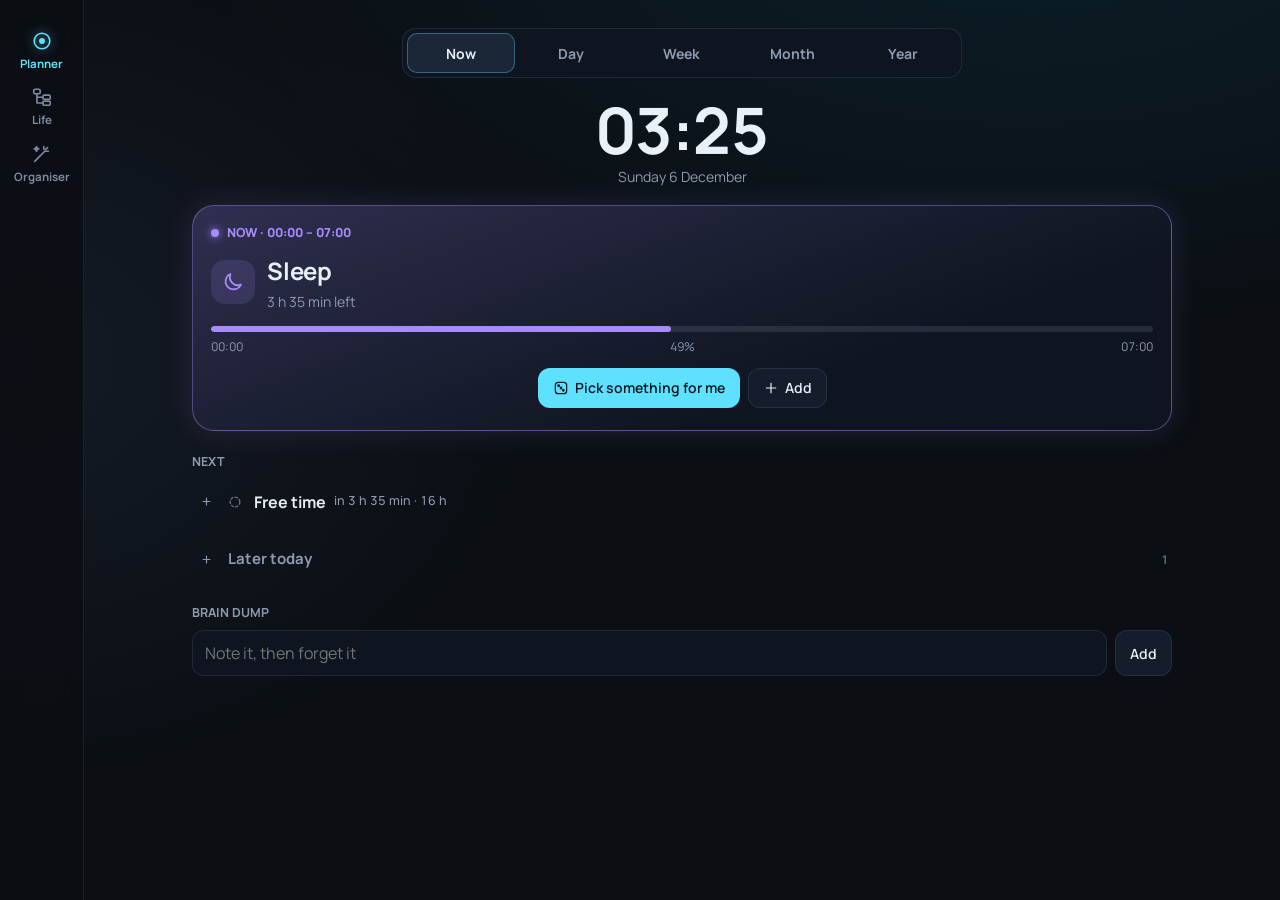
==== commit 71377e0e: "v2 source: round 3 Co-Authored-By: Claude Opus 5.5 <noreply@anthropic.com> Claude-Session: https://c" ====
--- a/index.html
+++ b/index.html
@@ -478,7 +478,30 @@
 :root{--n1:#0E1520;--n2:#141D2B;--n3:#1B2636;--nl:rgba(148,163,184,.14);--nt:#E6EDF5;--nm:#8C9BB0;--nf:#5B6B80;--na:#5EE1FF}
 .nx{max-width:980px;margin:0 auto}
 .nx h1{font-size:30px;font-weight:700;letter-spacing:-.02em;margin:0;line-height:1.1}
-.nx-top{display:flex;align-items:flex-end;gap:12px;margin:4px 0 18px;flex-wrap:wrap}
+.nx-top{display:flex;flex-direction:column;align-items:center;text-align:center;gap:4px;margin:4px 0 18px}
+.nx-top .sub{margin-top:0}
+.nx-acts{display:flex;gap:8px;justify-content:center;flex-wrap:wrap;margin-top:10px}
+.nx-hd{display:flex;align-items:center;justify-content:center;gap:10px}
+.node-head{justify-content:center;text-align:center}.node-acts{justify-content:center}.crumbs{justify-content:center}
+.toptabs{display:flex;gap:3px;background:var(--n1);border:1px solid var(--nl);border-radius:14px;padding:4px;margin:0 auto 20px;max-width:560px;overflow-x:auto;scrollbar-width:none}
+.toptabs::-webkit-scrollbar{display:none}
+.toptabs button{flex:1;border:none;background:none;color:var(--nm);font-weight:700;font-size:14px;padding:9px 8px;border-radius:10px;white-space:nowrap;min-height:40px}
+.toptabs button[aria-selected="true"]{background:var(--n3);color:var(--nt);box-shadow:inset 0 0 0 1px rgba(94,225,255,.35)}
+.toptabs em{font-style:normal;font-size:11.5px;background:#FFB86B;color:#1a1206;border-radius:999px;padding:0 6px;margin-left:2px}
+.xlist.wk>.xr.band{margin-top:4px;border-top:1px solid var(--nl);border-radius:0}
+.xlist.wk>.xr.band:first-child{border-top:none}
+.xr.past .lb{color:var(--nm)}
+.ygrid{display:grid;grid-template-columns:repeat(auto-fill,minmax(150px,1fr));gap:12px}
+.ym{border:1px solid var(--nl);background:var(--n1);border-radius:16px;padding:12px;color:var(--nt);text-align:left;display:grid;gap:8px}
+.ym.cur{border-color:var(--na)}
+.ym b{font-size:14px}
+.ymg{display:grid;grid-template-columns:repeat(7,1fr);gap:3px}
+.ymg i{aspect-ratio:1;border-radius:3px;background:rgba(148,163,184,.10)}
+.ymg i.on{background:#5EE1FF;opacity:.85}
+.ymg i.past{opacity:.45}
+.ymg i.td{outline:1.5px solid #fff}
+body[data-scr="org"] .phead,body[data-scr="dump"] .phead,body[data-scr="shared"] .phead{flex-direction:column;align-items:center;text-align:center}
+body[data-scr="org"] .phead .grow,body[data-scr="dump"] .phead .grow,body[data-scr="shared"] .phead .grow{display:none}
 .nx-top .sub{color:var(--nm);font-size:14px;margin-top:4px}
 .nx-ic{display:inline-grid;place-items:center;width:22px;height:22px;flex:none;color:var(--c)}
 .nx-ic svg{width:18px;height:18px}
@@ -1369,15 +1392,16 @@
   let sorts = [];
   function render(){
     const s = ui.scr.s; let html = '';
-    const label = x => x.s === 'home' ? 'Home' : x.s === 'day' ? 'Day planner' + (x.date && x.date !== today() ? ' (' + dayName(x.date) + ')' : '') : x.s === 'dump' ? 'Brain dump' : x.s === 'cal' ? 'Calendar' : x.s === 'org' ? 'Organiser' : x.s === 'shared' ? 'Shared' : x.s === 'timer' ? 'Focus mode' : x.s === 'step' ? ((nodeAt(get(x.id), x.path || []) || {}).title || 'Step') : (x.id && get(x.id) ? get(x.id).title : 'Focus');
+    const label = x => x.s === 'now' ? 'Now' : x.s === 'week' ? 'Week' : x.s === 'year' ? 'Year' : x.s === 'life' ? 'Life' : x.s === 'home' ? 'Home' : x.s === 'day' ? 'Day planner' + (x.date && x.date !== today() ? ' (' + dayName(x.date) + ')' : '') : x.s === 'dump' ? 'Brain dump' : x.s === 'cal' ? 'Month' : x.s === 'org' ? 'Organiser' : x.s === 'shared' ? 'Shared' : x.s === 'timer' ? 'Focus mode' : x.s === 'step' ? ((nodeAt(get(x.id), x.path || []) || {}).title || 'Step') : (x.id && get(x.id) ? get(x.id).title : 'Focus');
     const path = ui.hist.concat([ui.scr]);
     const crumbs = (path[0].s === 'home' ? '' : `<button type="button" class="crumb" data-act="home">Home</button><span class="csep">\\</span>`) +
       path.map((x, i) => i === path.length - 1 ? `<span class="crumb cur">${esc(label(x))}</span>` : `<button type="button" class="crumb" data-act="crumb" data-i="${i}">${esc(label(x))}</button><span class="csep">\\</span>`).join('');
     const navbar = `<div class="navbar"><button type="button" class="btn sm" data-act="back">${I.back} Back</button><nav class="crumbs-bar" aria-label="You are here">${I.home}${crumbs}</nav></div>`;
-    if (NX_SCREENS[s]) html = NX_SCREENS[s](); else if (s === 'home') html = homeScreen(); else if (s === 'day') html = navbar + dayScreen(); else if (s === 'dump') html = navbar + dumpScreen(); else if (s === 'cal') html = navbar + calScreen(); else if (s === 'org') html = navbar + orgScreen(); else if (s === 'shared') html = navbar + sharedScreen(); else if (s === 'timer') html = navbar + timerScreen(); else if (s === 'step') html = navbar + stepScreen(); else html = navbar + focusScreen();
+    if (s === 'home'){ ui.scr = { s: 'org' }; return render(); }
+    if (NX_SCREENS[s]) html = nxTabs(s) + NX_SCREENS[s](); else if (s === 'dump') html = nxTabs(s) + dumpScreen(); else if (s === 'org') html = nxTabs(s) + orgScreen(); else if (s === 'shared') html = nxTabs(s) + sharedScreen(); else if (s === 'day') html = navbar + dayScreen(); else if (s === 'dump') html = navbar + dumpScreen(); else if (s === 'cal') html = navbar + calScreen(); else if (s === 'org') html = navbar + orgScreen(); else if (s === 'shared') html = navbar + sharedScreen(); else if (s === 'timer') html = navbar + timerScreen(); else if (s === 'step') html = navbar + stepScreen(); else html = navbar + focusScreen();
     const app = $('#app'), key = JSON.stringify(ui.scr);
     app.innerHTML = `<div class="${app.dataset.key !== key ? 'screen' : ''}">${html}</div>`; app.dataset.key = key;
-    if (!state.tasks.some(t => t.runningSince)) document.title = 'Next Up';
+    if (!state.tasks.some(t => t.runningSince)) document.title = 'Next Up v2';
     makeSortables(); updateClocks();
     nxAfter();
     const nr = document.querySelector('.nowrow'); if (nr) nr.style.setProperty('--fill', nr.dataset.fill + '%');
@@ -2030,7 +2054,7 @@
   const segOptions = (d, sel) => `<option value="">Anytime that day</option>` + daySegs(d).map(g => `<option value="${g.s}"${g.s === sel ? ' selected' : ''}>${esc(g.name)} · ${hm(g.s)}–${hm(g.e)}</option>`).join('');
 
   // ---------- tree rows (one indented +/- structure everywhere) ----------
-  const isOpenK = (k, def) => { const st = /^(now|cal):/.test(k) ? ui.xopen : state.nopen; return st[k] == null ? !!def : !!st[k]; };
+  const isOpenK = (k, def) => { const st = /^(now|cal|wk):/.test(k) ? ui.xopen : state.nopen; return st[k] == null ? !!def : !!st[k]; };
   function xrow(o){
     const tog = o.tk ? `<button type="button" class="xt" data-act="xtog" data-tk="${o.tk}" data-def="${o.def ? 1 : 0}" aria-expanded="${!!o.open}" aria-label="${o.open ? 'Collapse' : 'Expand'}">${o.open ? MINUS : PLUS}</button>` : '<span class="xt"></span>';
     return `<li class="xr${o.cls || ''}" data-k="${o.k}"${o.ref ? ` data-dref="${o.ref}"` : ''}${o.ctx ? ` data-dctx="${o.ctx}"` : ''}${o.into ? ' data-into="1"' : ''}${o.nodrag ? ' data-nodrag="1"' : ''} style="--d:${o.depth || 0};--c:${o.color || NCOL.grey}">${tog}${o.check || ''}${o.icon ? ico(o.icon, o.color) : ''}<button type="button" class="xl" ${o.act || ''}><span class="lb">${o.label}</span>${o.meta ? `<small>${o.meta}</small>` : ''}${o.count ? `<em>${o.count}</em>` : ''}</button>${o.tail || ''}</li>`;
@@ -2098,7 +2122,7 @@
     const laterHTML = lf ? `<ul class="xlist">${lf.html}${lf.open ? later.map(x => segRows(x, 1, M, false)).join('') : ''}</ul>` : '';
     const anyOpen = any.filter(isOpen), af = anyOpen.length ? folderRow('now:any', 'Anytime today', anyOpen.length, '#7C8BA0') : null;
     const anyHTML = af ? `<ul class="xlist">${af.html}${af.open ? anyOpen.map(t => taskRows(t, 1, 'any:' + d, M)).join('') : ''}</ul>` : '';
-    const dump = inbox().length ? `<ul class="xlist">${xrow({ k: 'dump', depth: 0, icon: 'book', color: '#FFB86B', label: 'Brain dump', count: inbox().length + ' to sort', nodrag: 1, act: 'data-act="goto" data-s="dump"' })}</ul>` : '';
+    const dump = `<div class="nx-sec">BRAIN DUMP</div><form class="nx-addf" data-kind="cap" style="margin-top:0"><input type="text" name="title" placeholder="Note it, then forget it" aria-label="Add to brain dump" autocomplete="off"><button class="nx-btn" type="submit">Add</button></form>${inbox().length ? `<ul class="xlist">${xrow({ k: 'dump', depth: 0, icon: 'book', color: '#FFB86B', label: inbox().length + (inbox().length === 1 ? ' note' : ' notes') + ' to sort', nodrag: 1, act: 'data-act="nx-nav" data-s="dump"' })}</ul>` : ''}`;
     return `<div class="nx"><div class="nx-top"><div><div class="now-clock">${hm(nm)}</div><div class="sub">${esc(new Date().toLocaleDateString('en-GB', { weekday: 'long', day: 'numeric', month: 'long' }))}</div></div></div>
       ${card}${nextHTML}<div class="nx-gap"></div>${laterHTML}${anyHTML}${dump}</div>`;
   }
@@ -2114,8 +2138,8 @@
     }).join('');
     const anyRows = xrow({ k: 'a:' + d, depth: 0, ref: 'a:' + d, into: 1, nodrag: 1, icon: 'free', color: '#7C8BA0', cls: ' band', label: 'Anytime ' + esc(dayName(d).toLowerCase()), count: any.length || '', act: '' })
       + any.map(t => taskRows(t, 1, 'any:' + d, M)).join('') + `<li class="xr add" style="--d:1"><span class="xt"></span><button type="button" class="xl addl" data-act="nx-add" data-date="${d}" data-s="">+ Add without a time</button></li>`;
-    return `<div class="nx"><div class="nx-top"><div><h1>${esc(dayName(d, true))}</h1><div class="sub">${esc(new Date(d + 'T00:00').toLocaleDateString('en-GB', { weekday: 'long', day: 'numeric', month: 'long' }))}</div></div><span class="grow"></span>
-      <button type="button" class="nx-btn" data-act="shape">${I.sliders} Themes</button><button type="button" class="nx-btn pri" data-act="nx-add" data-date="${d}" data-s="${d === td ? segOf(d, nm).s : ''}">${NI.plus} Add</button></div>
+    return `<div class="nx"><div class="nx-top"><h1>${esc(dayName(d, true))}</h1><div class="sub">${esc(new Date(d + 'T00:00').toLocaleDateString('en-GB', { weekday: 'long', day: 'numeric', month: 'long' }))}</div>
+      <div class="nx-acts"><button type="button" class="nx-btn" data-act="shape">${I.sliders} Themes</button><button type="button" class="nx-btn pri" data-act="nx-add" data-date="${d}" data-s="${d === td ? segOf(d, nm).s : ''}">${NI.plus} Add</button></div></div>
       <div class="nx-days">${strip}</div>
       <ul class="tl">${rows}</ul>
       <div class="tband anyb"><ul class="xlist">${anyRows}</ul></div>
@@ -2165,22 +2189,63 @@
       cells += `<button type="button" class="${d === td ? 'today' : ''}${d < td ? ' past' : ''}" data-act="nx-calsel" data-date="${d}" aria-pressed="${d === sel}" aria-label="${esc(dayName(d, true))}${ts.length ? ', ' + ts.length + ' tasks' : ''}">${dn}<span class="dots">${cols.slice(0, 4).map(c => `<i style="--c:${c}"></i>`).join('')}</span></button>`;
     }
     const { segs, any } = dayModel(sel), M = { mode: 'cal', p: 'cal:' }, dues = state.tasks.filter(t => isOpen(t) && t.due === sel);
-    return `<div class="nx"><div class="nx-top"><div><h1>Calendar</h1></div><span class="grow"></span><button type="button" class="nx-btn" data-act="nx-caltoday">Today</button></div>
-      <section class="ncal"><div class="ncal-h"><button type="button" class="icon-btn" data-act="cal-nav" data-dir="-1" aria-label="Previous month">${I.back}</button><b>${esc(first.toLocaleDateString('en-GB', { month: 'long', year: 'numeric' }))}</b><button type="button" class="icon-btn" data-act="cal-nav" data-dir="1" aria-label="Next month">${I.fwd}</button></div><div class="ncal-g">${cells}</div></section>
-      <div class="nx-top" style="margin-top:22px"><div><h1 style="font-size:22px">${esc(dayName(sel, true))}</h1></div><span class="grow"></span><button type="button" class="nx-btn" data-act="nx-date" data-date="${sel}">Open day ›</button></div>
+    return `<div class="nx"><div class="nx-top"><div class="nx-hd"><button type="button" class="icon-btn" data-act="cal-nav" data-dir="-1" aria-label="Previous month">${I.back}</button><h1>${esc(first.toLocaleDateString('en-GB', { month: 'long' }))}</h1><button type="button" class="icon-btn" data-act="cal-nav" data-dir="1" aria-label="Next month">${I.fwd}</button></div><div class="sub">${y}</div>
+      ${ym !== td.slice(0, 7) ? `<div class="nx-acts"><button type="button" class="nx-btn" data-act="nx-caltoday">Back to this month</button></div>` : ''}</div>
+      <section class="ncal"><div class="ncal-g">${cells}</div></section>
+      <div class="nx-top" style="margin-top:22px"><h1 style="font-size:22px">${esc(dayName(sel, true))}</h1><div class="nx-acts"><button type="button" class="nx-btn" data-act="nx-date" data-date="${sel}">Open day ›</button></div></div>
       ${dues.length ? `<div class="nx-sec">DUE</div><ul class="xlist">${dues.map(t => taskRows(t, 0, '', M)).join('')}</ul>` : ''}
       <ul class="xlist">${segs.filter(g => g.a || g.tasks.length).map(g => segRows(g, 0, M, false)).join('')}${any.length ? any.map(t => taskRows(t, 0, 'any:' + sel, M)).join('') : ''}</ul></div>`;
   }
 
+  // ---------- Week ----------
+  function weekStart(d){ const off = (new Date(d + 'T00:00').getDay() + 6) % 7; return addDays(d, -off); }
+  function nxWeekScreen(){
+    const base = weekStart(ui.scr.date || today()), td = today(), M = { mode: 'cal', p: 'wk:' }, end = addDays(base, 6);
+    const fmt = (d, o) => new Date(d + 'T00:00').toLocaleDateString('en-GB', o);
+    let rows = '';
+    for (let i = 0; i < 7; i++){
+      const d = addDays(base, i), { segs, any } = dayModel(d), all = tasksOn(d), dn = all.filter(t => t.status === 'done').length, tk = 'wk:d:' + d, open = isOpenK(tk, d === td);
+      rows += xrow({ k: 'wd:' + d, depth: 0, tk, def: d === td, open, ref: 'a:' + d, into: 1, nodrag: 1, icon: 'today', color: d === td ? '#5EE1FF' : d < td ? '#5B6B80' : '#8C9BB0', cls: ' band' + (d < td ? ' past' : ''),
+        label: esc(fmt(d, { weekday: 'long' })), meta: esc(fmt(d, { day: 'numeric', month: 'short' })) + (d === td ? ' · Today' : ''), count: all.length ? (dn ? dn + '/' : '') + all.length : '', act: `data-act="nx-date" data-date="${d}"` });
+      if (open){
+        const used = segs.filter(g => g.tasks.length);
+        rows += used.map(g => segRows(g, 1, M, false)).join('') + any.map(t => taskRows(t, 1, 'any:' + d, M)).join('');
+        if (!used.length && !any.length) rows += `<li class="xr" style="--d:1"><span class="xt"></span><span class="xl addl">Nothing planned</span></li>`;
+        rows += `<li class="xr add" style="--d:1"><span class="xt"></span><button type="button" class="xl addl" data-act="nx-add" data-date="${d}" data-s="">+ Add to ${esc(fmt(d, { weekday: 'long' }))}</button></li>`;
+      }
+    }
+    return `<div class="nx"><div class="nx-top"><div class="nx-hd"><button type="button" class="icon-btn" data-act="nx-wk" data-dir="-7" aria-label="Previous week">${I.back}</button><h1>${base === weekStart(td) ? 'This week' : 'Week'}</h1><button type="button" class="icon-btn" data-act="nx-wk" data-dir="7" aria-label="Next week">${I.fwd}</button></div>
+      <div class="sub">${esc(fmt(base, { day: 'numeric', month: 'short' }))} – ${esc(fmt(end, { day: 'numeric', month: 'short', year: 'numeric' }))}</div>${base !== weekStart(td) ? `<div class="nx-acts"><button type="button" class="nx-btn" data-act="nx-wk" data-dir="0">Back to this week</button></div>` : ''}</div>
+      <ul class="xlist wk">${rows}</ul><p class="nx-hint">Hold a task and drop it on another day to move it.</p></div>`;
+  }
+  // ---------- Year ----------
+  function nxYearScreen(){
+    const y = ui.yr || +today().slice(0, 4), td = today(), busy = {};
+    state.tasks.forEach(t => { if ((t.status === 'planned' || t.status === 'done') && t.date && !t.anchorOf && t.date.startsWith(y + '-')) busy[t.date] = (busy[t.date] || 0) + 1; if (isOpen(t) && t.due && t.due.startsWith(y + '-')) busy[t.due] = (busy[t.due] || 0) + 1; });
+    let months = '';
+    for (let m = 1; m <= 12; m++){
+      const first = new Date(y, m - 1, 1), off = (first.getDay() + 6) % 7, n = new Date(y, m, 0).getDate(), ym = `${y}-${pad(m)}`;
+      let cells = ''; for (let i = 0; i < off; i++) cells += '<i></i>';
+      for (let dn = 1; dn <= n; dn++){ const d = `${ym}-${pad(dn)}`; cells += `<i class="${d === td ? 'td' : ''}${busy[d] ? ' on' : ''}${d < td ? ' past' : ''}"></i>`; }
+      months += `<button type="button" class="ym${ym === td.slice(0, 7) ? ' cur' : ''}" data-act="nx-month" data-ym="${ym}"><b>${esc(first.toLocaleDateString('en-GB', { month: 'long' }))}</b><span class="ymg">${cells}</span></button>`;
+    }
+    return `<div class="nx"><div class="nx-top"><div class="nx-hd"><button type="button" class="icon-btn" data-act="nx-yr" data-dir="-1" aria-label="Previous year">${I.back}</button><h1>${y}</h1><button type="button" class="icon-btn" data-act="nx-yr" data-dir="1" aria-label="Next year">${I.fwd}</button></div><div class="sub">Dots show days with plans. Tap a month to open it.</div></div>
+      <div class="ygrid">${months}</div></div>`;
+  }
   // ---------- nav ----------
-  const NX_SCREENS = { now: nxNowScreen, day: nxDayScreen, life: nxLifeScreen, cal: nxCalScreen };
+  const NX_SCREENS = { now: nxNowScreen, day: nxDayScreen, week: nxWeekScreen, cal: nxCalScreen, year: nxYearScreen, life: nxLifeScreen };
+  const PLAN = [['now', 'Now'], ['day', 'Day'], ['week', 'Week'], ['cal', 'Month'], ['year', 'Year']], ORG = [['org', 'Organiser'], ['dump', 'Brain dump'], ['shared', 'Shared']];
+  const nxGroup = s => PLAN.some(x => x[0] === s) ? 'plan' : s === 'life' ? 'life' : ORG.some(x => x[0] === s) || s === 'home' ? 'org' : '';
+  function nxTabs(s){
+    const set = nxGroup(s) === 'plan' ? PLAN : nxGroup(s) === 'org' ? ORG : null; if (!set) return '';
+    return `<div class="toptabs" role="tablist">${set.map(([k, l]) => `<button type="button" role="tab" data-act="nx-nav" data-s="${k}" aria-selected="${k === s}">${l}${k === 'dump' && inbox().length ? ` <em>${inbox().length}</em>` : ''}</button>`).join('')}</div>`;
+  }
   function nxNav(){
-    const s = ui.scr.s, cur = k => (k === 'more' ? !NX_SCREENS[s] : s === k) ? ' aria-current="page"' : '';
-    const b = (k, ic, l) => `<button type="button" data-act="nx-nav" data-s="${k}"${cur(k)}>${ic}<span>${l}</span></button>`;
-    return b('now', NI.now, 'Now') + b('day', NI.day, 'Day') + b('life', NI.tree, 'Life') + b('cal', I.cal, 'Calendar') + b('more', NI.more, 'More');
+    const g = nxGroup(ui.scr.s), b = (k, ic, l) => `<button type="button" data-act="nx-nav" data-s="${k}"${g === k ? ' aria-current="page"' : ''}>${ic}<span>${l}</span></button>`;
+    return b('plan', NI.now, 'Planner') + b('life', NI.tree, 'Life') + b('org', I.wand, 'Organiser');
   }
   function nxAfter(){
-    document.body.classList.add('nxon'); $('#nxNav').innerHTML = nxNav();
+    document.body.classList.add('nxon'); document.body.dataset.scr = ui.scr.s; $('#nxNav').innerHTML = nxNav();
     if ($('#nxDlg').open) fillSheet();
     if (ui.flash){ const el = document.querySelector(`#app [data-k="${ui.flash}"]`); ui.flash = null; if (el){ el.scrollIntoView({ block: 'center' }); el.classList.add('flash'); } }
   }
@@ -2295,13 +2360,15 @@
   }
   function nxAct(a, ds, el){
     switch (a){
-      case 'nx-nav': {
-        ui.hist = []; ui.xopen = {};
-        ui.scr = ds.s === 'more' ? { s: 'home' } : ds.s === 'day' ? { s: 'day', date: today() } : { s: ds.s };
+      case 'home': case 'nx-nav': {
+        const s = a === 'home' || ds.s === 'plan' ? 'now' : ds.s === 'more' || ds.s === 'home' ? 'org' : ds.s;
+        if (nxGroup(s) !== nxGroup(ui.scr.s) || s === 'now') ui.xopen = {};
+        ui.hist = []; ui.scr = s === 'day' || s === 'week' ? { s, date: today() } : { s };
+        if (s === 'cal'){ ui.calMonth = ui.calMonth || today().slice(0, 7); }
         ui.addAt = null; if ($('#nxDlg').open) $('#nxDlg').close(); render(); window.scrollTo(0, 0); return true;
       }
       case 'nx-date': if (ui.scr.s !== 'day') ui.hist.push(ui.scr); ui.scr = { s: 'day', date: ds.date }; if (ds.flash){ ui.flash = ds.flash; state.nopen['day:' + ds.flash] = true; } render(); if (!ds.flash) window.scrollTo(0, 0); return true;
-      case 'xtog': { const k = ds.tk, st = /^(now|cal):/.test(k) ? ui.xopen : state.nopen; st[k] = !isOpenK(k, ds.def === '1'); if (st === state.nopen) save(); render(); return true; }
+      case 'xtog': { const k = ds.tk, st = /^(now|cal|wk):/.test(k) ? ui.xopen : state.nopen; st[k] = !isOpenK(k, ds.def === '1'); if (st === state.nopen) save(); render(); return true; }
       case 'xjump': xjump(ds.ref); return true;
       case 'nx-node': if (!(ui.scr.s === 'life' && ui.scr.id === ds.id)) ui.hist.push(ui.scr); ui.scr = { s: 'life', id: ds.id }; { let p = nnode(ds.id); while (p && p.parent){ state.nopen['life:c:' + p.parent] = true; p = nnode(p.parent); } } render(); window.scrollTo(0, 0); return true;
       case 'nx-task': if (ds.id) nxSheet(ds.id); return true;
@@ -2335,6 +2402,9 @@
         return true;
       }
       case 'nx-calsel': ui.calSel = ds.date; render(); return true;
+      case 'nx-wk': ui.scr = { s: 'week', date: ds.dir === '0' ? today() : addDays(weekStart(ui.scr.date || today()), +ds.dir) }; render(); return true;
+      case 'nx-yr': ui.yr = (ui.yr || +today().slice(0, 4)) + +ds.dir; render(); return true;
+      case 'nx-month': ui.calMonth = ds.ym; ui.calSel = ds.ym === today().slice(0, 7) ? today() : ds.ym + '-01'; ui.scr = { s: 'cal' }; render(); window.scrollTo(0, 0); return true;
       case 'nx-caltoday': ui.calMonth = today().slice(0, 7); ui.calSel = today(); render(); return true;
       case 'add-theme': {
         const name = ds.name, lk = themeLook(name), gaps = daySegs(today()).filter(g => !g.a && g.e - g.s >= 30);
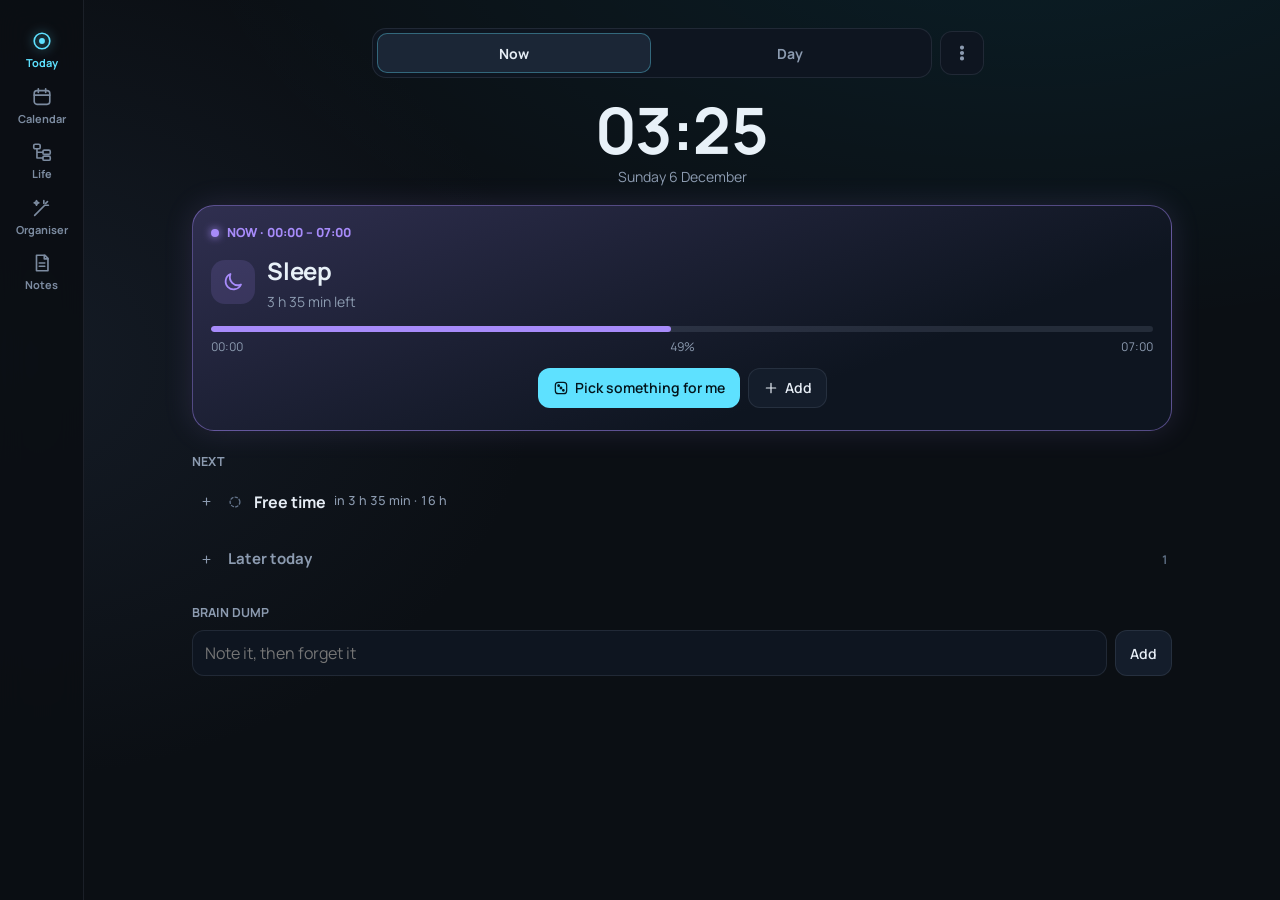
==== commit cb302109: "v2 source: round 4 Co-Authored-By: Claude Opus 5.5 <noreply@anthropic.com> Claude-Session: https://c" ====
--- a/index.html
+++ b/index.html
@@ -483,7 +483,28 @@
 .nx-acts{display:flex;gap:8px;justify-content:center;flex-wrap:wrap;margin-top:10px}
 .nx-hd{display:flex;align-items:center;justify-content:center;gap:10px}
 .node-head{justify-content:center;text-align:center}.node-acts{justify-content:center}.crumbs{justify-content:center}
+.nx-head{display:flex;align-items:center;gap:8px;max-width:620px;margin:0 auto 20px}
+.nx-head .toptabs{margin:0;flex:1;min-width:0}
+.nx-more{flex:none;width:44px;height:44px;border-radius:12px;border:1px solid var(--nl);background:var(--n1);color:var(--nm)}
+.nx-more svg{width:20px;height:20px}
 .toptabs{display:flex;gap:3px;background:var(--n1);border:1px solid var(--nl);border-radius:14px;padding:4px;margin:0 auto 20px;max-width:560px;overflow-x:auto;scrollbar-width:none}
+.obox{background:var(--n1);border:1px solid var(--nl);border-radius:18px;padding:4px 6px;margin-top:12px}
+.obox.done{opacity:.9}
+.xr.zero .lb{color:var(--nm);font-weight:500}
+.org-grid.one-col{grid-template-columns:minmax(0,1fr);max-width:760px;margin:0 auto}
+.nnew{background:var(--n1);border:1px solid var(--nl);border-radius:18px;padding:10px;display:grid;gap:8px}
+.nnew textarea{width:100%;min-height:76px;border:none;background:transparent;color:var(--nt);font-size:16px;resize:vertical;padding:6px}
+.nnew textarea:focus{outline:none}
+.nnew input[type=text]{width:100%;border:none;background:transparent;color:var(--nt);padding:8px 6px}
+.nnew input[type=text]:focus{outline:none}
+.nnew-row{display:flex;gap:8px;align-items:center}
+.nnew-row select{flex:1;min-width:0;border:1px solid var(--s3);background:rgba(11,15,20,.55);color:var(--ink);border-radius:12px;padding:10px;font-size:16px;min-height:44px}
+.nnew-row .dpick{flex:1;min-width:0}
+.nnew .quick{margin:0}
+.nbanner{background:rgba(255,184,107,.10);border:1px solid rgba(255,184,107,.35);color:#FFD9A8;border-radius:14px;padding:10px 12px;font-size:14px;display:flex;gap:10px;align-items:center;flex-wrap:wrap;justify-content:center;text-align:center}
+.nx-btn.sm{min-height:34px;padding:5px 12px;font-size:13px}
+#nxNoteBox textarea{width:100%;min-height:140px;border:1px solid var(--s3);background:rgba(11,15,20,.55);color:var(--ink);border-radius:14px;padding:12px;font-size:16px;line-height:1.5}
+.nx-nav button span{font-size:11px}
 .toptabs::-webkit-scrollbar{display:none}
 .toptabs button{flex:1;border:none;background:none;color:var(--nm);font-weight:700;font-size:14px;padding:9px 8px;border-radius:10px;white-space:nowrap;min-height:40px}
 .toptabs button[aria-selected="true"]{background:var(--n3);color:var(--nt);box-shadow:inset 0 0 0 1px rgba(94,225,255,.35)}
@@ -742,6 +763,7 @@
 
 <dialog id="nxDlg" class="nxs"><div class="sh" id="nxBox"></div></dialog>
 <dialog id="nxAdd" class="nxs"><div class="sh" id="nxAddBox"></div></dialog>
+<dialog id="nxNote" class="nxs"><div class="sh" id="nxNoteBox"></div></dialog>
 <dialog id="nxCat" class="nxs"><div class="sh" id="nxCatBox"></div></dialog>
 <nav class="nx-nav" id="nxNav" aria-label="Main"></nav>
 
@@ -809,7 +831,7 @@
         if (p && Array.isArray(p.tasks)){
           state.tasks = p.tasks.map(norm);
           state.anchors = Array.isArray(p.anchors) ? p.anchors : DEF_ANCHORS();
-          state.fold = p.fold || {}; state.cap = p.cap || 180; state.layout = p.layout || {}; state.templates = Array.isArray(p.templates) ? p.templates : []; if (Array.isArray(p.homeOrder)) state.homeOrder = p.homeOrder; state.sync = p.sync || null; state.cats = Array.isArray(p.cats) ? p.cats : null; state.nopen = p.nopen || {};
+          state.fold = p.fold || {}; state.cap = p.cap || 180; state.layout = p.layout || {}; state.templates = Array.isArray(p.templates) ? p.templates : []; if (Array.isArray(p.homeOrder)) state.homeOrder = p.homeOrder; state.sync = p.sync || null; state.cats = Array.isArray(p.cats) ? p.cats : null; state.nopen = p.nopen || {}; state.notes = Array.isArray(p.notes) ? p.notes : []; state.nfolders = Array.isArray(p.nfolders) ? p.nfolders : null;
           if (!p.v3){ state.anchors.forEach(a => { a.fold = false; }); state.layout = {}; state.v3 = true; }
           return;
         }
@@ -1392,13 +1414,13 @@
   let sorts = [];
   function render(){
     const s = ui.scr.s; let html = '';
-    const label = x => x.s === 'now' ? 'Now' : x.s === 'week' ? 'Week' : x.s === 'year' ? 'Year' : x.s === 'life' ? 'Life' : x.s === 'home' ? 'Home' : x.s === 'day' ? 'Day planner' + (x.date && x.date !== today() ? ' (' + dayName(x.date) + ')' : '') : x.s === 'dump' ? 'Brain dump' : x.s === 'cal' ? 'Month' : x.s === 'org' ? 'Organiser' : x.s === 'shared' ? 'Shared' : x.s === 'timer' ? 'Focus mode' : x.s === 'step' ? ((nodeAt(get(x.id), x.path || []) || {}).title || 'Step') : (x.id && get(x.id) ? get(x.id).title : 'Focus');
+    const label = x => x.s === 'settings' ? 'Settings' : x.s === 'notes' ? 'Notes' : x.s === 'rem' ? 'Reminders' : x.s === 'shape' ? 'Day shape' : x.s === 'now' ? 'Now' : x.s === 'week' ? 'Week' : x.s === 'year' ? 'Year' : x.s === 'life' ? 'Life' : x.s === 'home' ? 'Home' : x.s === 'day' ? 'Day planner' + (x.date && x.date !== today() ? ' (' + dayName(x.date) + ')' : '') : x.s === 'dump' ? 'Brain dump' : x.s === 'cal' ? 'Month' : x.s === 'org' ? 'Organiser' : x.s === 'shared' ? 'Shared' : x.s === 'timer' ? 'Focus mode' : x.s === 'step' ? ((nodeAt(get(x.id), x.path || []) || {}).title || 'Step') : (x.id && get(x.id) ? get(x.id).title : 'Focus');
     const path = ui.hist.concat([ui.scr]);
     const crumbs = (path[0].s === 'home' ? '' : `<button type="button" class="crumb" data-act="home">Home</button><span class="csep">\\</span>`) +
       path.map((x, i) => i === path.length - 1 ? `<span class="crumb cur">${esc(label(x))}</span>` : `<button type="button" class="crumb" data-act="crumb" data-i="${i}">${esc(label(x))}</button><span class="csep">\\</span>`).join('');
     const navbar = `<div class="navbar"><button type="button" class="btn sm" data-act="back">${I.back} Back</button><nav class="crumbs-bar" aria-label="You are here">${I.home}${crumbs}</nav></div>`;
-    if (s === 'home'){ ui.scr = { s: 'org' }; return render(); }
-    if (NX_SCREENS[s]) html = nxTabs(s) + NX_SCREENS[s](); else if (s === 'dump') html = nxTabs(s) + dumpScreen(); else if (s === 'org') html = nxTabs(s) + orgScreen(); else if (s === 'shared') html = nxTabs(s) + sharedScreen(); else if (s === 'day') html = navbar + dayScreen(); else if (s === 'dump') html = navbar + dumpScreen(); else if (s === 'cal') html = navbar + calScreen(); else if (s === 'org') html = navbar + orgScreen(); else if (s === 'shared') html = navbar + sharedScreen(); else if (s === 'timer') html = navbar + timerScreen(); else if (s === 'step') html = navbar + stepScreen(); else html = navbar + focusScreen();
+    if (s === 'home' || s === 'dump'){ ui.scr = { s: 'org' }; return render(); }
+    if (NX_SCREENS[s]) html = nxHead(s) + NX_SCREENS[s](); else if (s === 'shared') html = nxHead(s) + sharedScreen(); else if (s === 'day') html = navbar + dayScreen(); else if (s === 'dump') html = navbar + dumpScreen(); else if (s === 'cal') html = navbar + calScreen(); else if (s === 'org') html = navbar + orgScreen(); else if (s === 'shared') html = navbar + sharedScreen(); else if (s === 'timer') html = navbar + timerScreen(); else if (s === 'step') html = navbar + stepScreen(); else html = navbar + focusScreen();
     const app = $('#app'), key = JSON.stringify(ui.scr);
     app.innerHTML = `<div class="${app.dataset.key !== key ? 'screen' : ''}">${html}</div>`; app.dataset.key = key;
     if (!state.tasks.some(t => t.runningSince)) document.title = 'Next Up v2';
@@ -2000,6 +2022,9 @@
     day: sv('<path d="M8 5h12M8 12h12M8 19h12"/><circle cx="4" cy="5" r="1.2" fill="currentColor"/><circle cx="4" cy="12" r="1.2" fill="currentColor"/><circle cx="4" cy="19" r="1.2" fill="currentColor"/>'),
     tree: sv('<rect x="3" y="3.5" width="7" height="5" rx="1.5"/><rect x="13" y="10" width="8" height="4.5" rx="1.5"/><rect x="13" y="16.5" width="8" height="4.5" rx="1.5"/><path d="M6.5 8.5v10h6.5M6.5 12.3H13"/>'),
     more: sv('<circle cx="5.5" cy="12" r="1.6" fill="currentColor"/><circle cx="12" cy="12" r="1.6" fill="currentColor"/><circle cx="18.5" cy="12" r="1.6" fill="currentColor"/>'),
+    bell: sv('<path d="M6 16.5V11a6 6 0 0 1 12 0v5.5l1.5 2h-15z"/><path d="M10 20.5a2 2 0 0 0 4 0"/>'),
+    note: sv('<path d="M6 3.5h9l3.5 3.5v13.5H6z"/><path d="M14.5 3.5v4h4M9 12h6M9 15.5h6"/>'),
+    vdots: sv('<circle cx="12" cy="5.5" r="1.6" fill="currentColor"/><circle cx="12" cy="12" r="1.6" fill="currentColor"/><circle cx="12" cy="18.5" r="1.6" fill="currentColor"/>'),
     plus: sv('<path d="M12 5v14M5 12h14"/>'),
     chev: sv('<path d="M6 9l6 6 6-6"/>')
   };
@@ -2024,6 +2049,7 @@
     ];
     if (!state.nopen || typeof state.nopen !== 'object') state.nopen = {};
     if (!ui.xopen) ui.xopen = {};
+    ensureNotes();
   }
   const catById = id => (state.cats || []).find(c => c.id === id);
   const aIcon = a => a.icon || themeLook(a.name).icon;
@@ -2232,17 +2258,170 @@
     return `<div class="nx"><div class="nx-top"><div class="nx-hd"><button type="button" class="icon-btn" data-act="nx-yr" data-dir="-1" aria-label="Previous year">${I.back}</button><h1>${y}</h1><button type="button" class="icon-btn" data-act="nx-yr" data-dir="1" aria-label="Next year">${I.fwd}</button></div><div class="sub">Dots show days with plans. Tap a month to open it.</div></div>
       <div class="ygrid">${months}</div></div>`;
   }
+  // ---------- Organiser: sort the brain dump into Today / Next week / Later ----------
+  const HZ = [{ k: 'today', name: 'Today', icon: 'sun', color: NCOL.amber }, { k: 'week', name: 'Next week', icon: 'today', color: NCOL.blue }, { k: 'later', name: 'Later', icon: 'repeat', color: NCOL.purple }];
+  const catKey = t => catById(t.cat) ? t.cat : '';
+  function hzOf(t){
+    if (t.anchorOf || t.status === 'shared' || t.status === 'anchor') return null;
+    if (t.status === 'inbox') return 'inbox';
+    if (t.status === 'done') return 'done';
+    const td = today();
+    if (t.status === 'planned'){ const d = t.date || td; return d <= td ? 'today' : d <= addDays(td, 7) ? 'week' : 'later'; }
+    if (t.status === 'pool') return t.hz === 'week' ? 'week' : 'later';
+    return null;
+  }
+  function applyHz(t, hz, cat){
+    const td = today();
+    if (cat !== undefined) t.cat = cat;
+    if (hz === 'done'){ if (t.status !== 'done'){ if (t.runningSince){ t.remaining = remainingOf(t); t.runningSince = null; } t.prev = t.status; if (!t.date) t.date = td; t.status = 'done'; t.doneAt = Date.now(); } return; }
+    if (hz === 'inbox'){ t.status = 'inbox'; t.date = ''; t.start = null; t.hz = ''; return; }
+    if (hz === 'today'){ if (!(t.status === 'planned' && (t.date || td) <= td)){ t.status = 'planned'; t.date = td; t.start = null; } t.hz = ''; return; }
+    if (hz === 'week'){ if (!(t.status === 'planned' && t.date > td && t.date <= addDays(td, 7))){ t.status = 'pool'; t.date = ''; t.start = null; t.hz = 'week'; } return; }
+    if (hz === 'later'){ t.status = 'pool'; t.date = ''; t.start = null; t.hz = 'later'; }
+  }
+  const orgRoots = () => (state.cats || []).filter(c => !c.parent || !catById(c.parent)).map(c => nnode(c.id));
+  function orgCatRows(n, depth, hz, M){
+    const ids = nsub(n.id), ch = nkids(n.id), ts = state.tasks.filter(t => hzOf(t) === hz && catKey(t) === n.id).sort(byOrd);
+    const cnt = state.tasks.filter(t => hzOf(t) === hz && ids.includes(catKey(t))).length, has = ch.length + ts.length, tk = `org:${hz}:c:${n.id}`, open = has && isOpenK(tk, false);
+    let h = xrow({ k: `h:${hz}:${n.id}`, depth, tk: has ? tk : null, open, ref: `h:${hz}:${n.id}`, into: 1, nodrag: 1, icon: n.icon, color: n.color, cls: cnt ? '' : ' zero', label: esc(n.name), count: cnt || '', act: has ? `data-act="xtog" data-tk="${tk}" data-def="0"` : '' });
+    if (open) h += ch.map(c => orgCatRows(c, depth + 1, hz, M)).join('') + ts.map(t => taskRows(t, depth + 1, `h:${hz}:${n.id}`, M)).join('');
+    return h;
+  }
+  function nxOrgScreen(){
+    const M = { mode: 'org', p: 'org:', date: true }, ins = state.tasks.filter(t => hzOf(t) === 'inbox').sort(byOrd);
+    let mid = '';
+    HZ.forEach(z => {
+      const all = state.tasks.filter(t => hzOf(t) === z.k), tk = 'org:hz:' + z.k, open = isOpenK(tk, z.k === 'today');
+      mid += xrow({ k: 'h:' + z.k, depth: 0, tk, def: z.k === 'today', open, ref: 'h:' + z.k, into: 1, nodrag: 1, icon: z.icon, color: z.color, cls: ' band', label: z.name, count: all.length || '', act: `data-act="xtog" data-tk="${tk}" data-def="${z.k === 'today' ? 1 : 0}"` });
+      if (open) mid += orgRoots().map(n => orgCatRows(n, 1, z.k, M)).join('') + all.filter(t => !catKey(t)).sort(byOrd).map(t => taskRows(t, 1, `h:${z.k}:`, M)).join('');
+    });
+    const done = state.tasks.filter(t => hzOf(t) === 'done' && (!t.doneAt || Date.now() - t.doneAt < 30 * 864e5)).sort((a, b) => (b.doneAt || 0) - (a.doneAt || 0));
+    const dk = 'org:done', dOpen = isOpenK(dk, false);
+    return `<div class="nx"><div class="nx-top"><h1>Organiser</h1><div class="sub">Catch it, then hold and drag it where it belongs.</div></div>
+      <form class="nx-addf" data-kind="cap" style="margin:0 0 6px"><input type="text" name="title" placeholder="Brain dump: note it, then forget it" aria-label="Add to brain dump" autocomplete="off"><button class="nx-btn pri" type="submit">Add</button></form>
+      <section class="obox"><ul class="xlist">${xrow({ k: 'h:inbox', depth: 0, ref: 'h:inbox', into: 1, nodrag: 1, icon: 'book', color: '#FFB86B', cls: ' band', label: 'To sort', count: ins.length || '', act: '' })}
+        ${ins.length ? ins.map(t => taskRows(t, 1, 'h:inbox', M)).join('') : `<li class="xr" style="--d:1"><span class="xt"></span><span class="xl addl">All sorted. Nice.</span></li>`}</ul></section>
+      <section class="obox"><ul class="xlist">${mid}</ul></section>
+      <section class="obox done"><ul class="xlist">${xrow({ k: 'h:done', depth: 0, tk: dk, open: dOpen, ref: 'h:done', into: 1, nodrag: 1, icon: 'star', color: '#4FD1A5', cls: ' band', label: 'Completed', count: done.length || '', act: `data-act="xtog" data-tk="${dk}" data-def="0"` })}
+        ${dOpen ? done.map(t => taskRows(t, 1, 'h:done', M)).join('') || `<li class="xr" style="--d:1"><span class="xt"></span><span class="xl addl">Nothing finished in the last month yet.</span></li>` : ''}</ul></section>
+      <p class="nx-hint">Drop a job on Today to put it on today's plan, on Next week or Later to park it, or on Completed to tick it off. Drop it on a folder inside them to file it too.</p></div>`;
+  }
+
+  // ---------- Life: day shape tab, and the ⋮ settings page (older tools kept out of the way) ----------
+  function orgParts(names){
+    const tpl = document.createElement('template'); tpl.innerHTML = orgScreen();
+    const secs = [...tpl.content.querySelectorAll('section')];
+    return names.map(n => secs.find(s => ((s.querySelector('h2') || {}).textContent || '').trim() === n)).filter(Boolean).map(s => s.outerHTML).join('');
+  }
+  function nxShapeScreen(){
+    return `<div class="nx"><div class="nx-top"><h1>Day shape</h1><div class="sub">The themes that make up your day, and help deciding what to do.</div></div><div class="org-grid one-col">${orgParts(['Day shape', 'Pick for me', 'Plan my week'])}</div></div>`;
+  }
+  function nxSettingsScreen(){
+    return `<div class="nx"><div class="nx-top"><h1>Settings</h1><div class="sub">Extra tools, kept out of the way.</div></div><div class="org-grid one-col">${orgParts(['Add a task', 'Find a task', 'Use again', 'Task details and notes', 'Backup and restore'])}</div></div>`;
+  }
+
+  // ---------- Notes and reminders ----------
+  function ensureNotes(){
+    if (!Array.isArray(state.nfolders) || !state.nfolders.length) state.nfolders = [{ id: 'nf-general', name: 'General', icon: 'book', color: NCOL.teal }, { id: 'nf-ideas', name: 'Ideas', icon: 'star', color: NCOL.yellow }];
+    if (!Array.isArray(state.notes)) state.notes = [];
+  }
+  const noteById = id => (state.notes || []).find(n => n.id === id);
+  const nfById = id => (state.nfolders || []).find(f => f.id === id);
+  const nkey = n => n.ord != null ? n.ord : -n.at;
+  const notesIn = fid => state.notes.filter(n => n.folder === fid || (fid === state.nfolders[0].id && !nfById(n.folder))).sort((a, b) => nkey(a) - nkey(b));
+  const ukDT = v => v ? new Date(v).toLocaleString('en-GB', { weekday: 'short', day: 'numeric', month: 'short', hour: '2-digit', minute: '2-digit' }) : 'Not set';
+  const dtPick = (attr, v) => `<span class="dpick"><span class="dpv">${ukDT(v)}</span><input type="datetime-local" ${attr} value="${v || ''}" aria-label="When"></span>`;
+  const localDT = ms => { const d = new Date(ms); return ymd(d) + 'T' + pad(d.getHours()) + ':' + pad(d.getMinutes()); };
+  function relTime(v){ const m = Math.round((new Date(v).getTime() - Date.now()) / 60000); if (m < 0) return 'passed'; if (m < 60) return 'in ' + m + ' min'; if (m < 1440) return 'in ' + durLabel(Math.round(m / 5) * 5); return 'in ' + Math.round(m / 1440) + (Math.round(m / 1440) === 1 ? ' day' : ' days'); }
+  function noteRow(n, depth){
+    const first = (n.text || '').split('\n')[0] || 'Empty note';
+    return xrow({ k: 'n:' + n.id, depth, ref: 'n:' + n.id, ctx: 'nf:' + n.folder, icon: n.remind ? 'bell' : null, color: n.remind && !n.fired ? '#FFB86B' : '#7C8BA0', cls: ' task' + (n.remind && n.fired ? ' past' : ''),
+      label: esc(first), meta: n.remind ? esc(ukDT(n.remind)) : esc(new Date(n.at).toLocaleDateString('en-GB', { day: 'numeric', month: 'short' })), act: `data-act="nx-noteopen" data-id="${n.id}"` });
+  }
+  function nxNotesScreen(){
+    ensureNotes(); const sel = nfById(ui.nfSel) ? ui.nfSel : state.nfolders[0].id;
+    const folders = state.nfolders.map(f => { const ns = notesIn(f.id), tk = 'nt:f:' + f.id, open = isOpenK(tk, false);
+      return xrow({ k: 'nf:' + f.id, depth: 0, tk, open, ref: 'nf:' + f.id, into: 1, nodrag: 1, icon: f.icon || 'book', color: f.color || NCOL.teal, cls: ' band', label: esc(f.name), count: ns.length || '', act: `data-act="xtog" data-tk="${tk}" data-def="0"`,
+        tail: `<button type="button" class="icon-btn" data-act="nx-nfedit" data-id="${f.id}" aria-label="Rename or delete ${esc(f.name)}">${I.edit}</button>` }) + (open ? (ns.map(n => noteRow(n, 1)).join('') || `<li class="xr" style="--d:1"><span class="xt"></span><span class="xl addl">Empty</span></li>`) : ''); }).join('');
+    return `<div class="nx"><div class="nx-top"><h1>Notes</h1><div class="sub">Write it down and it files itself away.</div></div>
+      <form class="nnew" data-kind="nx-note"><textarea name="title" rows="3" placeholder="Write a note…" aria-label="New note"></textarea>
+        <div class="nnew-row"><select name="folder" aria-label="Folder">${state.nfolders.map(f => `<option value="${f.id}"${f.id === sel ? ' selected' : ''}>${esc(f.name)}</option>`).join('')}</select><button class="nx-btn pri" type="submit">Save</button></div></form>
+      <section class="obox"><ul class="xlist">${folders}</ul></section>
+      <form class="nx-addf" data-kind="nx-nfolder"><input type="text" name="title" placeholder="New folder name" aria-label="New folder" autocomplete="off"><button class="nx-btn" type="submit">${NI.plus} Folder</button></form>
+      <p class="nx-hint">Hold a note to drag it into another folder.</p></div>`;
+  }
+  function notifState(){ if (!('Notification' in window)) return 'none'; return Notification.permission; }
+  function nxRemScreen(){
+    ensureNotes(); const up = state.notes.filter(n => n.remind && !n.fired).sort((a, b) => a.remind.localeCompare(b.remind)), past = state.notes.filter(n => n.remind && n.fired).sort((a, b) => b.remind.localeCompare(a.remind)).slice(0, 30);
+    const ns = notifState(), pk = 'nt:past', pOpen = isOpenK(pk, false), def = localDT(Math.ceil((Date.now() + 3600000) / 900000) * 900000);
+    const at = (h, m, addD) => { const d = new Date(); d.setDate(d.getDate() + (addD || 0)); d.setHours(h, m, 0, 0); return localDT(d.getTime()); };
+    const quick = [['In 30 min', localDT(Date.now() + 1800000)], ['In 1 hour', localDT(Date.now() + 3600000)], ['Tonight 8pm', at(20, 0)], ['Tomorrow 9am', at(9, 0, 1)]];
+    return `<div class="nx"><div class="nx-top"><h1>Reminders</h1><div class="sub">A note with a time. Your phone alerts you when it's due.</div></div>
+      ${ns === 'granted' ? '' : ns === 'denied' ? `<p class="nbanner">Notifications are blocked for this app. Allow them in your phone's settings for Brave, or use "Add to phone calendar" on each reminder.</p>` : ns === 'none' ? '' : `<p class="nbanner">Turn on notifications so reminders can pop up. <button type="button" class="nx-btn sm" data-act="nx-notif">Turn on</button></p>`}
+      <form class="nnew" data-kind="nx-rem"><input type="text" name="title" placeholder="Remind me to…" aria-label="Reminder" autocomplete="off" style="font-size:16px">
+        <div class="nnew-row">${dtPick('name="when"', def)}<button class="nx-btn pri" type="submit">${NI.bell} Set</button></div>
+        <div class="quick">${quick.map(([l, v]) => `<button type="button" data-act="nx-remq" data-v="${v}">${l}</button>`).join('')}</div></form>
+      <div class="nx-sec">COMING UP</div>
+      <section class="obox"><ul class="xlist">${up.length ? up.map(n => xrow({ k: 'r:' + n.id, depth: 0, icon: 'bell', color: '#FFB86B', nodrag: 1, label: esc((n.text || '').split('\n')[0]), meta: esc(ukDT(n.remind)) + ' · ' + relTime(n.remind), act: `data-act="nx-noteopen" data-id="${n.id}"` })).join('') : '<li class="nx-empty" style="padding-left:12px">No reminders set.</li>'}</ul></section>
+      ${past.length ? `<section class="obox done"><ul class="xlist">${xrow({ k: 'r:past', depth: 0, tk: pk, open: pOpen, icon: 'star', color: '#7C8BA0', cls: ' band', label: 'Done', count: past.length, nodrag: 1, act: `data-act="xtog" data-tk="${pk}" data-def="0"` })}${pOpen ? past.map(n => noteRow(n, 1)).join('') : ''}</ul></section>` : ''}
+      <p class="nx-hint">Reminders pop up while Next Up is open or in the background. Phones can stop web apps when they're fully closed, so for anything important tap a reminder and use "Add to phone calendar" as well.</p></div>`;
+  }
+  document.getElementById('nxNote').addEventListener('close', () => { const n = noteById(ui.nnote); if (n && !(n.text || '').trim() && !n.remind){ state.notes = state.notes.filter(x => x !== n); } ui.nnote = null; save(); render(); });
+  function nxNoteSheet(id){ ui.nnote = id; fillNote(); const dl = $('#nxNote'); if (!dl.open) dl.showModal(); }
+  function fillNote(){
+    const n = noteById(ui.nnote), dl = $('#nxNote'); if (!n){ if (dl.open) dl.close(); return; }
+    $('#nxNoteBox').innerHTML = `<div class="sh-head"><h3>${n.remind ? 'Reminder' : 'Note'}</h3><button type="button" class="icon-btn" data-act="nx-noteclose" aria-label="Close">${I.x}</button></div>
+      <textarea data-nn="text" rows="6" aria-label="Note text">${esc(n.text)}</textarea>
+      <div class="sh-grid" style="margin-top:12px"><label>Folder<select data-nn="folder">${state.nfolders.map(f => `<option value="${f.id}"${f.id === n.folder ? ' selected' : ''}>${esc(f.name)}</option>`).join('')}</select></label>
+        <label>Remind me${dtPick('data-nn="remind"', n.remind || '')}</label></div>
+      <div class="sh-acts">${n.remind ? `<button type="button" class="nx-btn" data-act="nx-ics" data-id="${n.id}">${I.cal} Add to phone calendar</button><button type="button" class="nx-btn ghost" data-act="nx-remclear" data-id="${n.id}">Remove reminder</button>` : ''}<span class="grow"></span><button type="button" class="nx-btn ghost" style="color:#FF7A88" data-act="nx-notedel" data-id="${n.id}">Delete</button></div>`;
+  }
+  function icsFor(n){
+    const d = new Date(n.remind), z = x => pad(x), stamp = new Date().toISOString().replace(/[-:]/g, '').replace(/\.\d+/, '');
+    const local = `${d.getFullYear()}${z(d.getMonth() + 1)}${z(d.getDate())}T${z(d.getHours())}${z(d.getMinutes())}00`;
+    const txt = (n.text || 'Reminder').replace(/\\/g, '\\\\').replace(/\n/g, '\\n').replace(/[,;]/g, m => '\\' + m);
+    return ['BEGIN:VCALENDAR', 'VERSION:2.0', 'PRODID:-//Next Up//EN', 'BEGIN:VEVENT', 'UID:' + n.id + '@nextup', 'DTSTAMP:' + stamp, 'DTSTART:' + local, 'DURATION:PT10M', 'SUMMARY:' + txt.split('\\n')[0], 'DESCRIPTION:' + txt,
+      'BEGIN:VALARM', 'ACTION:DISPLAY', 'DESCRIPTION:' + txt.split('\\n')[0], 'TRIGGER:PT0M', 'END:VALARM', 'END:VEVENT', 'END:VCALENDAR'].join('\r\n');
+  }
+  function fireReminder(n){
+    const late = Date.now() - new Date(n.remind).getTime() > 3 * 60000, msg = (n.text || '').split('\n')[0];
+    toast((late ? 'Missed reminder: ' : 'Reminder: ') + msg, ['Open', () => { go({ s: 'rem' }); nxNoteSheet(n.id); }]);
+    try { ensureAudio(); chime(); setTimeout(chime, 1700); setTimeout(chime, 3400); } catch (e) {}
+    try { if (navigator.vibrate) navigator.vibrate([400, 150, 400, 150, 400]); } catch (e) {}
+    if ('Notification' in window && Notification.permission === 'granted' && navigator.serviceWorker && navigator.serviceWorker.controller){
+      navigator.serviceWorker.ready.then(r => r.showNotification(late ? 'Missed reminder' : 'Reminder', { body: n.text || '', tag: n.id, renotify: true, requireInteraction: true, vibrate: [400, 150, 400], icon: 'icons/icon-192.png', badge: 'icons/icon-192.png' })).catch(() => {});
+    }
+  }
+  function checkReminders(){
+    if (!Array.isArray(state.notes)) return; const now = Date.now(); let hit = false;
+    state.notes.forEach(n => { if (n.remind && !n.fired && new Date(n.remind).getTime() <= now){ n.fired = true; hit = true; fireReminder(n); } });
+    if (hit){ save(); if (['rem', 'notes'].includes(ui.scr.s) && !document.querySelector('dialog[open]')) render(); }
+  }
+  setInterval(checkReminders, 10000); setTimeout(checkReminders, 2000);
+  document.addEventListener('visibilitychange', () => { if (!document.hidden) checkReminders(); });
+  function askNotify(){ try { if ('Notification' in window && Notification.permission === 'default') Notification.requestPermission().then(() => render()); } catch (e) {} }
+
   // ---------- nav ----------
-  const NX_SCREENS = { now: nxNowScreen, day: nxDayScreen, week: nxWeekScreen, cal: nxCalScreen, year: nxYearScreen, life: nxLifeScreen };
-  const PLAN = [['now', 'Now'], ['day', 'Day'], ['week', 'Week'], ['cal', 'Month'], ['year', 'Year']], ORG = [['org', 'Organiser'], ['dump', 'Brain dump'], ['shared', 'Shared']];
-  const nxGroup = s => PLAN.some(x => x[0] === s) ? 'plan' : s === 'life' ? 'life' : ORG.some(x => x[0] === s) || s === 'home' ? 'org' : '';
+  const NX_SCREENS = { now: nxNowScreen, day: nxDayScreen, week: nxWeekScreen, cal: nxCalScreen, year: nxYearScreen, life: nxLifeScreen, shape: nxShapeScreen, org: nxOrgScreen, notes: nxNotesScreen, rem: nxRemScreen, settings: nxSettingsScreen };
+  const GROUPS = {
+    today: { label: 'Today', icon: NI.now, tabs: [['now', 'Now'], ['day', 'Day']] },
+    calendar: { label: 'Calendar', icon: I.cal, tabs: [['week', 'Week'], ['cal', 'Month'], ['year', 'Year']] },
+    life: { label: 'Life', icon: NI.tree, tabs: [['life', 'Folders'], ['shape', 'Day shape']] },
+    org: { label: 'Organiser', icon: I.wand, tabs: [['org', 'Organiser'], ['shared', 'Shared']] },
+    notes: { label: 'Notes', icon: NI.note, tabs: [['notes', 'Notes'], ['rem', 'Reminders']] }
+  };
+  const nxGroup = s => { if (s === 'home' || s === 'dump') return 'org'; for (const g in GROUPS) if (GROUPS[g].tabs.some(x => x[0] === s)) return g; return ''; };
   function nxTabs(s){
-    const set = nxGroup(s) === 'plan' ? PLAN : nxGroup(s) === 'org' ? ORG : null; if (!set) return '';
-    return `<div class="toptabs" role="tablist">${set.map(([k, l]) => `<button type="button" role="tab" data-act="nx-nav" data-s="${k}" aria-selected="${k === s}">${l}${k === 'dump' && inbox().length ? ` <em>${inbox().length}</em>` : ''}</button>`).join('')}</div>`;
+    const g = GROUPS[nxGroup(s)]; if (!g) return '';
+    return `<div class="toptabs" role="tablist">${g.tabs.map(([k, l]) => `<button type="button" role="tab" data-act="nx-nav" data-s="${k}" aria-selected="${k === s}">${l}${k === 'org' && inbox().length ? ` <em>${inbox().length}</em>` : ''}${k === 'rem' && (state.notes || []).some(n => n.remind && !n.fired) ? ` <em>${state.notes.filter(n => n.remind && !n.fired).length}</em>` : ''}</button>`).join('')}</div>`;
+  }
+  function nxHead(s){
+    if (s === 'settings') return `<div class="nx-head"><button type="button" class="nx-btn ghost" data-act="back">${I.back} Back</button><span class="grow"></span></div>`;
+    return `<div class="nx-head">${nxTabs(s) || '<span class="grow"></span>'}<button type="button" class="icon-btn nx-more" data-act="nx-nav" data-s="settings" aria-label="Settings and extra tools">${NI.vdots}</button></div>`;
   }
   function nxNav(){
-    const g = nxGroup(ui.scr.s), b = (k, ic, l) => `<button type="button" data-act="nx-nav" data-s="${k}"${g === k ? ' aria-current="page"' : ''}>${ic}<span>${l}</span></button>`;
-    return b('plan', NI.now, 'Planner') + b('life', NI.tree, 'Life') + b('org', I.wand, 'Organiser');
+    const cur = nxGroup(ui.scr.s);
+    return Object.entries(GROUPS).map(([k, g]) => `<button type="button" data-act="nx-nav" data-s="${k}"${cur === k ? ' aria-current="page"' : ''}>${g.icon}<span>${g.label}</span></button>`).join('');
   }
   function nxAfter(){
     document.body.classList.add('nxon'); document.body.dataset.scr = ui.scr.s; $('#nxNav').innerHTML = nxNav();
@@ -2312,7 +2491,8 @@
   function pruneSteps(list){ for (let i = list.length - 1; i >= 0; i--){ const s = list[i]; pruneSteps(s.subtasks || []); if (!(s.title || '').trim() && !(s.subtasks || []).length) list.splice(i, 1); } }
   document.addEventListener('input', e => {
     const el = e.target;
-    if (el.matches('.dpick input')){ const s = el.parentNode.querySelector('.dpv'); if (s) s.textContent = ukDate(el.value); }
+    if (el.matches('.dpick input')){ const s = el.parentNode.querySelector('.dpv'); if (s) s.textContent = el.type === 'datetime-local' ? ukDT(el.value) : ukDate(el.value); }
+    if (el.dataset.nn === 'text'){ const n = noteById(ui.nnote); if (n){ n.text = el.value; saveSoon(); } }
     if (el.dataset.sn){ const at = stepAt(stepRef(el.dataset.sn)); if (at && at.s){ at.s.title = el.value; saveSoon(); } }
     if (el.dataset.bxt){ const t = get(el.dataset.bxt); if (t && el.value.trim()){ t.title = el.value; saveSoon(); } }
   });
@@ -2361,7 +2541,8 @@
   function nxAct(a, ds, el){
     switch (a){
       case 'home': case 'nx-nav': {
-        const s = a === 'home' || ds.s === 'plan' ? 'now' : ds.s === 'more' || ds.s === 'home' ? 'org' : ds.s;
+        const s = a === 'home' ? 'now' : ({ today: 'now', plan: 'now', calendar: 'week', more: 'org', home: 'org', dump: 'org' })[ds.s] || ds.s;
+        if (s === 'settings'){ if (ui.scr.s !== 'settings') ui.hist.push(ui.scr); ui.scr = { s: 'settings' }; render(); window.scrollTo(0, 0); return true; }
         if (nxGroup(s) !== nxGroup(ui.scr.s) || s === 'now') ui.xopen = {};
         ui.hist = []; ui.scr = s === 'day' || s === 'week' ? { s, date: today() } : { s };
         if (s === 'cal'){ ui.calMonth = ui.calMonth || today().slice(0, 7); }
@@ -2402,6 +2583,21 @@
         return true;
       }
       case 'nx-calsel': ui.calSel = ds.date; render(); return true;
+      case 'nx-noteopen': nxNoteSheet(ds.id); return true;
+      case 'nx-noteclose': $('#nxNote').close(); return true;
+      case 'nx-notedel': { const n = noteById(ds.id); if (!n) return true; if (el.dataset.sure !== '1'){ el.dataset.sure = '1'; el.textContent = 'Tap again to delete'; return true; }
+        const snap = JSON.stringify(state.notes); state.notes = state.notes.filter(x => x !== n); ui.nnote = null; $('#nxNote').close(); save(); render(); toast('Note deleted', ['Undo', () => { state.notes = JSON.parse(snap); save(); render(); }]); return true; }
+      case 'nx-remclear': { const n = noteById(ds.id); if (n){ n.remind = ''; n.fired = false; save(); fillNote(); render(); } return true; }
+      case 'nx-ics': { const n = noteById(ds.id); if (!n || !n.remind) return true; const a2 = document.createElement('a'); a2.href = URL.createObjectURL(new Blob([icsFor(n)], { type: 'text/calendar' })); a2.download = 'reminder.ics'; document.body.appendChild(a2); a2.click(); a2.remove(); toast('Open the downloaded file to add it to your calendar'); return true; }
+      case 'nx-remq': { const i = $('form[data-kind="nx-rem"] input[name=when]'); if (i){ i.value = ds.v; i.parentNode.querySelector('.dpv').textContent = ukDT(ds.v); } return true; }
+      case 'nx-notif': askNotify(); return true;
+      case 'nx-nfedit': { const f = nfById(ds.id); if (!f) return true; ui.nfEdit = f.id;
+        $('#nxNoteBox').innerHTML = `<form data-kind="nx-nfsave"><div class="sh-head"><h3>Folder</h3><button type="button" class="icon-btn" data-act="nx-noteclose" aria-label="Close">${I.x}</button></div>
+          <input type="text" name="title" class="search" style="font-size:17px;padding:13px 14px;margin-bottom:14px" value="${esc(f.name)}" aria-label="Folder name" autocomplete="off">
+          <div class="sh-acts">${state.nfolders.length > 1 ? `<button type="button" class="nx-btn ghost" style="color:#FF7A88" data-act="nx-nfdel" data-id="${f.id}">Delete folder</button>` : ''}<span class="grow"></span><button type="submit" class="nx-btn pri">Save</button></div></form>`;
+        ui.nnote = null; $('#nxNote').showModal(); return true; }
+      case 'nx-nfdel': { const f = nfById(ds.id); if (!f) return true; if (el.dataset.sure !== '1'){ el.dataset.sure = '1'; el.textContent = 'Tap again: notes move to ' + state.nfolders.find(x => x !== f).name; return true; }
+        const to = state.nfolders.find(x => x !== f).id; state.notes.forEach(n => { if (n.folder === f.id) n.folder = to; }); state.nfolders = state.nfolders.filter(x => x !== f); $('#nxNote').close(); save(); render(); return true; }
       case 'nx-wk': ui.scr = { s: 'week', date: ds.dir === '0' ? today() : addDays(weekStart(ui.scr.date || today()), +ds.dir) }; render(); return true;
       case 'nx-yr': ui.yr = (ui.yr || +today().slice(0, 4)) + +ds.dir; render(); return true;
       case 'nx-month': ui.calMonth = ds.ym; ui.calSel = ds.ym === today().slice(0, 7) ? today() : ds.ym + '-01'; ui.scr = { s: 'cal' }; render(); window.scrollTo(0, 0); return true;
@@ -2417,6 +2613,10 @@
   }
   function nxSubmit(f, title){
     const k = f.dataset.kind;
+    if (k === 'nx-note'){ ensureNotes(); const fid = f.elements.folder.value; ui.nfSel = fid; state.notes.push({ id: uid(), text: title, folder: fid, at: Date.now(), remind: '', fired: false }); save(); render(); toast('Saved to ' + nfById(fid).name); return true; }
+    if (k === 'nx-rem'){ ensureNotes(); const w = f.elements.when.value; if (!w){ toast('Pick when to be reminded'); return true; } state.notes.push({ id: uid(), text: title, folder: state.nfolders[0].id, at: Date.now(), remind: w, fired: false }); save(); askNotify(); render(); toast('Reminder set for ' + ukDT(w)); return true; }
+    if (k === 'nx-nfolder'){ ensureNotes(); const c = Object.values(NCOL); state.nfolders.push({ id: 'nf' + uid(), name: title, icon: 'book', color: c[state.nfolders.length % c.length] }); save(); render(); return true; }
+    if (k === 'nx-nfsave'){ const fo = nfById(ui.nfEdit); if (fo) fo.name = title; $('#nxNote').close(); save(); render(); return true; }
     if (k === 'nx-quick'){
       const dv = f.elements.date.value, sv2 = f.elements.seg.value, cat = f.elements.cat.value;
       const t = addTask({ title, status: dv ? 'planned' : 'pool', date: dv || '', start: dv && sv2 !== '' ? +sv2 : null, cat });
@@ -2433,6 +2633,8 @@
     return false;
   }
   document.addEventListener('change', e => {
+    const nn = e.target.closest('[data-nn]');
+    if (nn){ const n = noteById(ui.nnote); if (!n) return; if (nn.dataset.nn === 'folder') n.folder = nn.value; if (nn.dataset.nn === 'remind'){ n.remind = nn.value; n.fired = false; if (nn.value) askNotify(); } save(); render(); fillNote(); return; }
     if (e.target.matches('#nxAddBox input[name=date]')){ const s = $('#nxAddBox select[name=seg]'); if (s) s.innerHTML = segOptions(e.target.value || today(), null); return; }
     const f = e.target.closest('[data-nf]'); if (!f) return; const t = get(ui.nsheet); if (!t) return;
     const v = f.value, k = f.dataset.nf;
@@ -2448,7 +2650,7 @@
   document.addEventListener('click', e => { const dl = e.target.closest('#nxAdd, #nxCat'); if (dl && e.target === dl) dl.close(); });
 
   // ---------- drag and drop: hold to move tasks, steps and folders ----------
-  function pref(r){ const p = String(r).split(':'); if (p[0] === 's') return Object.assign({ type: 's' }, stepRef(r)); if (p[0] === 'b') return { type: 'b', d: p[1], s: +p[2] }; if (p[0] === 'a') return { type: 'a', d: p[1] }; return { type: p[0], id: p[1] }; }
+  function pref(r){ const p = String(r).split(':'); if (p[0] === 'h') return { type: 'h', hz: p[1], cat: p.length > 2 ? p[2] : undefined }; if (p[0] === 's') return Object.assign({ type: 's' }, stepRef(r)); if (p[0] === 'b') return { type: 'b', d: p[1], s: +p[2] }; if (p[0] === 'a') return { type: 'a', d: p[1] }; return { type: p[0], id: p[1] }; }
   function takeStep(R){ const at = stepAt(R); if (!at || !at.s) return null; at.list.splice(at.list.indexOf(at.s), 1); return at.s; }
   function takeTask(id){ const t = get(id); if (!t) return null; if (t.runningSince){ t.remaining = remainingOf(t); t.runningSince = null; } state.tasks = state.tasks.filter(x => x !== t); state.tasks.forEach(x => { x.deps = (x.deps || []).filter(y => y !== id); }); return t; }
   const asStep = t => ({ id: t.id, title: t.title, dur: t.dur || 0, done: t.status === 'done', open: false, notes: t.notes || '', subtasks: t.subtasks || [] });
@@ -2458,6 +2660,7 @@
     if (p[0] === 'cat') return state.tasks.filter(t => t.cat === (p[1] === 'root' ? '' : p[1]) && !t.anchorOf).sort(byOrd);
     if (p[0] === 'band'){ const g = dayModel(p[1]).segs.find(x => x.s === +p[2]); return g ? g.tasks : []; }
     if (p[0] === 'any') return dayModel(p[1]).any;
+    if (p[0] === 'h') return state.tasks.filter(t => hzOf(t) === p[1] && (p.length < 3 || catKey(t) === p[2])).sort(byOrd);
     return [];
   }
   function placeIn(t, ctx){
@@ -2465,6 +2668,7 @@
     if (p[0] === 'cat') t.cat = p[1] === 'root' ? '' : p[1];
     if (p[0] === 'band'){ t.date = p[1]; t.start = +p[2]; if (t.status !== 'done') t.status = 'planned'; }
     if (p[0] === 'any'){ t.date = p[1]; t.start = null; if (t.status !== 'done') t.status = 'planned'; }
+    if (p[0] === 'h') applyHz(t, p[1], p.length > 2 ? p[2] : undefined);
   }
   function ordFor(ctx, selfId, nearId, pos){
     const L = listOf(ctx).filter(x => x.id !== selfId), keys = L.map(okey);
@@ -2477,6 +2681,15 @@
   function dndMove(src, row, pos, dry){
     const S = pref(src), tref = row.dataset.dref, T = pref(tref), ctx = row.dataset.dctx || '';
     if (src === tref) return false;
+    if (S.type === 'n'){
+      const n = noteById(S.id); if (!n) return false; let fid, near = null;
+      if (T.type === 'nf') fid = T.id; else if (T.type === 'n'){ const tn = noteById(T.id); if (!tn) return false; fid = tn.folder; near = T.id; } else return false;
+      if (dry) return true;
+      const L = notesIn(fid).filter(x => x !== n), keys = L.map(nkey), i = near ? L.findIndex(x => x.id === near) : -1;
+      n.folder = fid; n.ord = i < 0 ? (keys.length ? Math.max(...keys) + 1000 : 0) : pos === 'before' ? (i > 0 ? (keys[i - 1] + keys[i]) / 2 : keys[i] - 1000) : (i < L.length - 1 ? (keys[i] + keys[i + 1]) / 2 : keys[i] + 1000);
+      state.nopen['nt:f:' + fid] = true; return true;
+    }
+    if (T.type === 'n' || T.type === 'nf') return false;
     if (S.type === 'c'){
       const c = catById(S.id); if (!c || T.type !== 'c' || nsub(S.id).includes(T.id)) return false;
       if (dry) return true;
@@ -2486,6 +2699,7 @@
     }
     let dest = null;
     if (T.type === 'c') dest = { ctx: 'cat:' + T.id };
+    else if (T.type === 'h') dest = { ctx: tref };
     else if (T.type === 'b') dest = { ctx: `band:${T.d}:${T.s}` };
     else if (T.type === 'a') dest = { ctx: 'any:' + T.d };
     else if (T.type === 't') dest = pos === 'into' ? { tid: T.id, path: [] } : ctx ? { ctx, near: T.id, pos } : null;
@@ -2513,7 +2727,7 @@
   function dndLabel(row){ const i = row.querySelector('.sn, .bx-title'); return (i ? i.value : (row.querySelector('.lb') || row).textContent || '').trim() || 'item'; }
   function dndZone(row, y){
     const r = row.getBoundingClientRect(), f = (y - r.top) / Math.max(1, r.height), T = pref(row.dataset.dref);
-    if (T.type === 'b' || T.type === 'a' || row.classList.contains('sh-head') || (T.type === 'c' && dnd.S.type !== 'c')) return 'into';
+    if (T.type === 'b' || T.type === 'a' || T.type === 'h' || T.type === 'nf' || row.classList.contains('sh-head') || (T.type === 'c' && dnd.S.type !== 'c')) return 'into';
     if (T.type === 't' && !row.dataset.dctx) return 'into';
     return f < .3 ? 'before' : f > .7 ? 'after' : 'into';
   }
